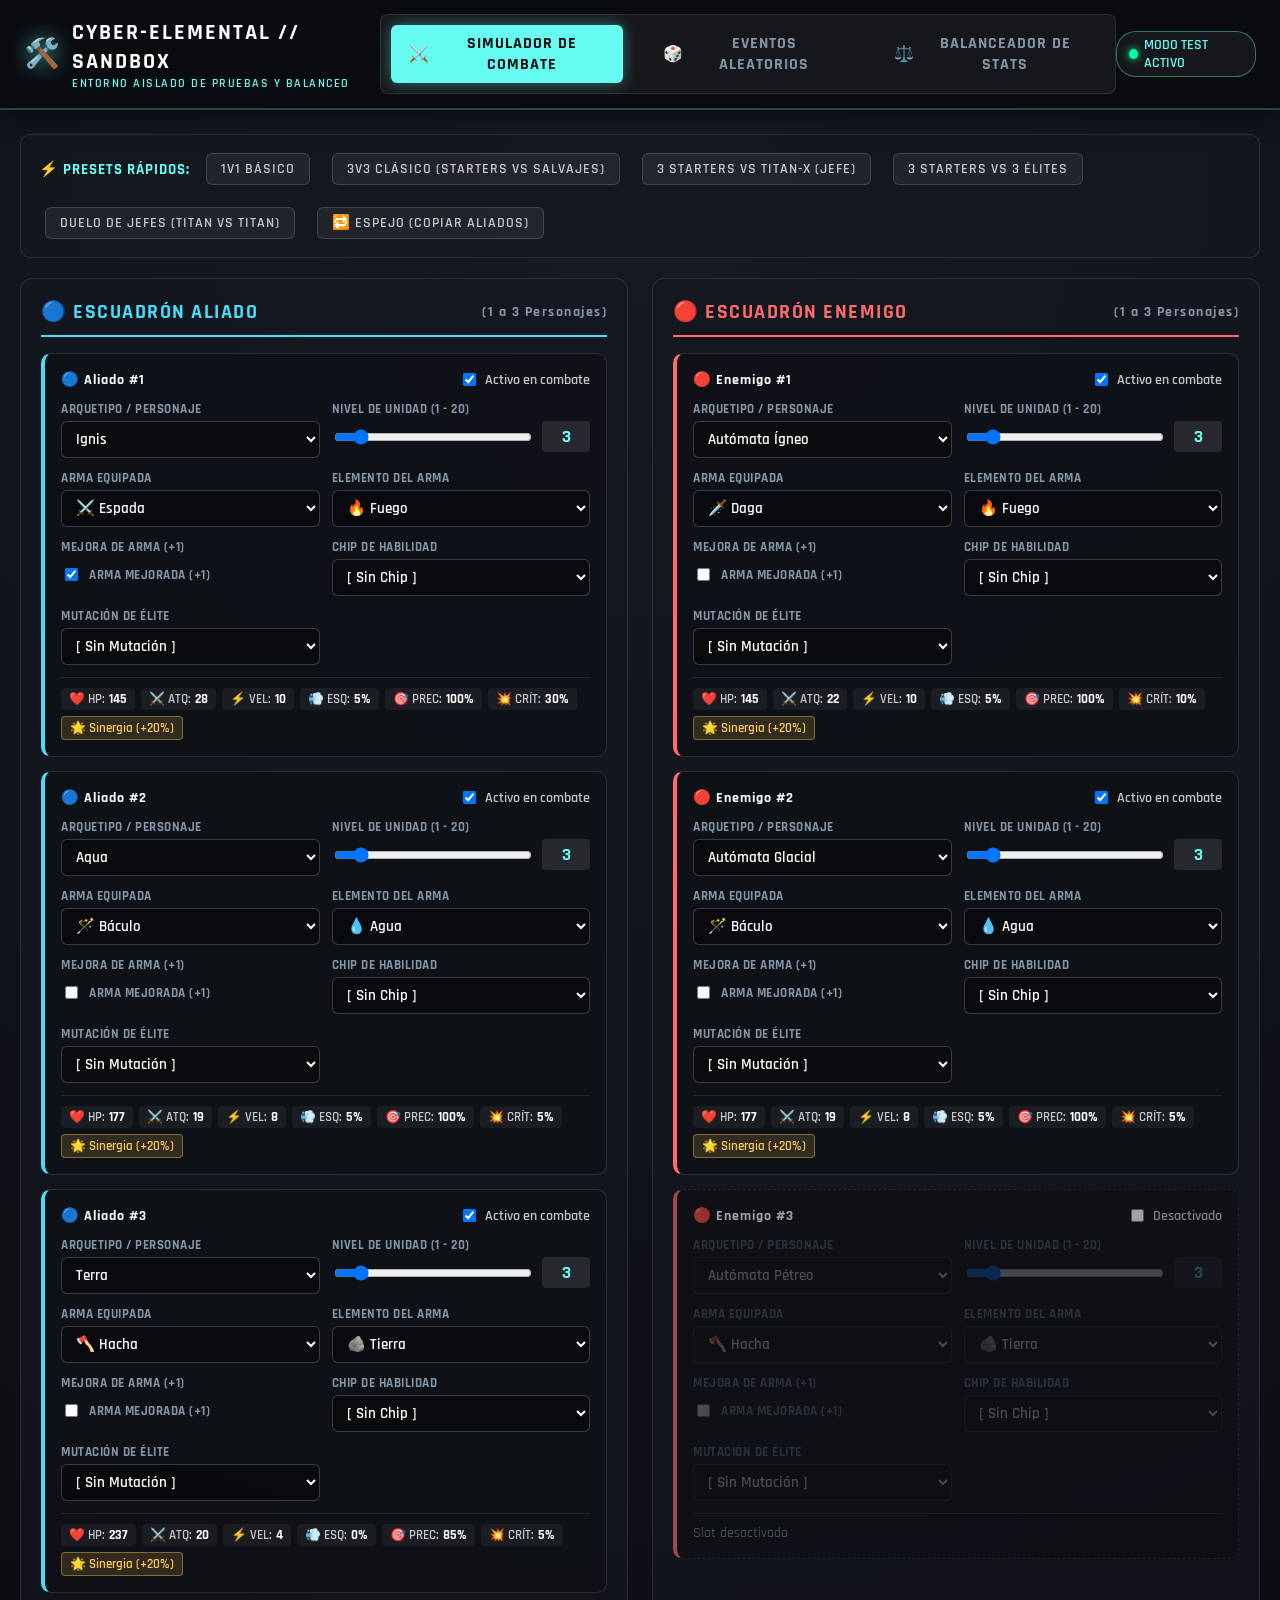
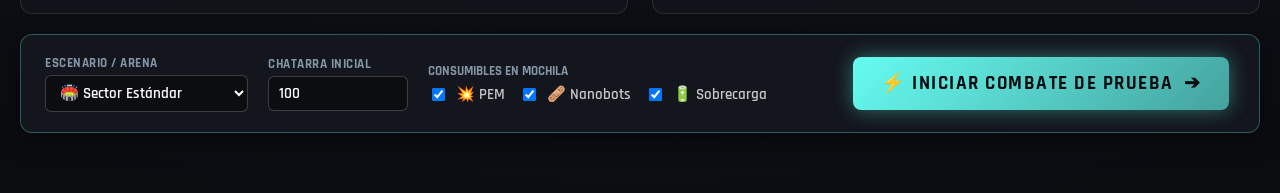
==== sandbox.html @ 803fe31c "feat: combate de escuadron, balance de elites, rocio reparador y sandbox - Nueva habilidad Rocio Rep" ====
<!DOCTYPE html>
<html lang="es">
<head>
    <meta charset="UTF-8">
    <meta name="viewport" content="width=device-width, initial-scale=1.0, maximum-scale=1.0, user-scalable=no, viewport-fit=cover">
    <title>Cyber-Elemental // Sandbox de Pruebas y Balance</title>
    <link href="https://fonts.googleapis.com/css2?family=Rajdhani:wght@400;500;600;700;800&display=swap" rel="stylesheet">
    <link rel="stylesheet" href="style.css">
    <link rel="stylesheet" href="sandbox.css">
</head>
<body class="sandbox-app-wrapper">

    <!-- Barra de Navegación Superior del Sandbox -->
    <header class="sandbox-navbar">
        <div class="sandbox-brand">
            <span class="sandbox-logo-icon">🛠️</span>
            <div class="sandbox-title-group">
                <h1>CYBER-ELEMENTAL // SANDBOX</h1>
                <div class="sandbox-tag">ENTORNO AISLADO DE PRUEBAS Y BALANCEO</div>
            </div>
        </div>

        <!-- 3 Botones / Modos Principales -->
        <div class="sandbox-nav-modes">
            <button id="tab-btn-combat" class="sandbox-tab-btn active" onclick="switchSandboxTab('combat')">
                <span>⚔️</span> SIMULADOR DE COMBATE
            </button>
            <button id="tab-btn-events" class="sandbox-tab-btn" onclick="switchSandboxTab('events')">
                <span>🎲</span> EVENTOS ALEATORIOS
            </button>
            <button id="tab-btn-balance" class="sandbox-tab-btn" onclick="switchSandboxTab('balance')">
                <span>⚖️</span> BALANCEADOR DE STATS
            </button>
        </div>

        <div class="sandbox-status-bar">
            <span class="sandbox-pill" style="color: #66fcf1; border-color: rgba(102, 252, 241, 0.4);">
                <span class="status-indicator online"></span> MODO TEST ACTIVO
            </span>
        </div>
    </header>

    <!-- Contenido Principal -->
    <main class="sandbox-main-content">
        
        <!-- ====================================================================
             1. MODO SIMULADOR DE COMBATE
             ==================================================================== -->
        <section id="view-combat" class="sandbox-view active">
            
            <!-- Editor y Configuración de Equipos -->
            <div id="combat-editor-container" style="display: flex; flex-direction: column; gap: 20px;">
                
                <!-- Barra de Presets Rápidos -->
                <div class="combat-presets-bar">
                    <span class="presets-label">⚡ PRESETS RÁPIDOS:</span>
                    <button class="btn-preset" onclick="applyCombatPreset('1V1')">1v1 Básico</button>
                    <button class="btn-preset" onclick="applyCombatPreset('3V3_STARTERS')">3v3 Clásico (Starters vs Salvajes)</button>
                    <button class="btn-preset" onclick="applyCombatPreset('VS_BOSS')">3 Starters vs TITAN-X (Jefe)</button>
                    <button class="btn-preset" onclick="applyCombatPreset('VS_3_ELITES')">3 Starters vs 3 Élites</button>
                    <button class="btn-preset" onclick="applyCombatPreset('BOSS_DUEL')">Duelo de Jefes (TITAN vs TITAN)</button>
                    <button class="btn-preset" onclick="applyCombatPreset('MIRROR')">🔁 Espejo (Copiar Aliados)</button>
                </div>

                <!-- Grid Dual: Aliados vs Enemigos -->
                <div class="teams-builder-grid">
                    
                    <!-- Columna Izquierda: Escuadrón Aliado (1 a 3) -->
                    <div class="team-builder-column">
                        <div class="column-header-allies">
                            <h2 class="team-col-title allies">
                                <span>🔵 ESCUADRÓN ALIADO</span>
                                <span style="font-size: 0.85rem; color: #8395a7;">(1 a 3 Personajes)</span>
                            </h2>
                        </div>
                        <div id="slots-allies" class="slots-container">
                            <!-- Slots generados por renderTeamBuilder('allies') -->
                        </div>
                    </div>

                    <!-- Columna Derecha: Escuadrón Enemigo (1 a 3) -->
                    <div class="team-builder-column">
                        <div class="column-header-enemies">
                            <h2 class="team-col-title enemies">
                                <span>🔴 ESCUADRÓN ENEMIGO</span>
                                <span style="font-size: 0.85rem; color: #8395a7;">(1 a 3 Personajes)</span>
                            </h2>
                        </div>
                        <div id="slots-enemies" class="slots-container">
                            <!-- Slots generados por renderTeamBuilder('enemies') -->
                        </div>
                    </div>

                </div>

                <!-- Barra de Parámetros Globales e Inicio de Combate -->
                <div class="combat-launch-bar">
                    <div class="launch-options-group">
                        <div class="form-group" style="min-width: 170px;">
                            <label>Escenario / Arena</label>
                            <select class="form-control" onchange="Sandbox.combatConfig.options.arenaBg = this.value">
                                <option value="bg-normal">🏟️ Sector Estándar</option>
                                <option value="bg-elite">💀 Sector Élite</option>
                                <option value="bg-boss">👑 Cámara del Jefe Final</option>
                            </select>
                        </div>

                        <div class="form-group" style="min-width: 140px;">
                            <label>Chatarra Inicial</label>
                            <input type="number" class="form-control" value="100" min="0" max="9999" onchange="Sandbox.combatConfig.options.startingScrap = parseInt(this.value) || 0">
                        </div>

                        <div style="display: flex; flex-direction: column; gap: 6px;">
                            <label style="font-size: 0.8rem; font-weight: 700; color: #8395a7; text-transform: uppercase;">Consumibles en Mochila</label>
                            <div style="display: flex; gap: 14px;">
                                <label class="option-checkbox-label">
                                    <input type="checkbox" checked onchange="Sandbox.combatConfig.options.hasPem = this.checked">
                                    💥 PEM
                                </label>
                                <label class="option-checkbox-label">
                                    <input type="checkbox" checked onchange="Sandbox.combatConfig.options.hasNanobots = this.checked">
                                    🩹 Nanobots
                                </label>
                                <label class="option-checkbox-label">
                                    <input type="checkbox" checked onchange="Sandbox.combatConfig.options.hasSobrecarga = this.checked">
                                    🔋 Sobrecarga
                                </label>
                            </div>
                        </div>
                    </div>

                    <button class="btn-launch-combat" onclick="launchSandboxCombat()">
                        <span>⚡ INICIAR COMBATE DE PRUEBA</span>
                        <span>➔</span>
                    </button>
                </div>

            </div>

            <!-- Contenedor del Combate Activo en Vivo (Se muestra al iniciar el combate) -->
            <div id="combat-live-container" style="display: none; flex-direction: column; width: 100%;">
                
                <!-- Barra de Control del Combate en Vivo -->
                <div class="combat-live-header-bar">
                    <div class="live-controls-left">
                        <button class="btn-sandbox-live" onclick="exitCombatToEditor()">
                            <span>⚙️</span> Modificar Equipos
                        </button>
                        <button class="btn-sandbox-live" onclick="restartSameCombat()">
                            <span>🔄</span> Reiniciar Mismo Combate
                        </button>
                        <button class="btn-sandbox-live" onclick="openCombatHistory()">
                            <span>📜</span> Registro Táctico
                        </button>
                    </div>

                    <div class="live-controls-right">
                        <span style="font-size: 0.85rem; font-weight: 700; color: #8395a7;">VELOCIDAD:</span>
                        <div class="speed-control-group">
                            <button id="btn-speed-1x" class="btn-speed active" onclick="setCombatSpeed(1)">1x</button>
                            <button id="btn-speed-2x" class="btn-speed" onclick="setCombatSpeed(2)">2x</button>
                            <button id="btn-speed-4x" class="btn-speed" onclick="setCombatSpeed(4)">4x</button>
                            <button id="btn-speed-8x" class="btn-speed" onclick="setCombatSpeed(8)">8x</button>
                        </div>
                    </div>
                </div>

                <!-- Pantalla del Combate Real del Motor -->
                <div id="screen-combat" class="screen active" style="display: flex;">
                    <div id="combat-arena-bg" class="combat-arena">
                        <div class="arena-floor-grid"></div>
                        <div id="combat-turn-queue" class="combat-turn-queue"></div>
                        <div id="combat-player-team" class="combat-player-team"></div>
                        <div id="combat-enemy-team" class="combat-enemy-team"></div>
                    </div>
                    <div id="combat-actions" class="combat-tactical-box"></div>
                </div>

            </div>

        </section>

        <!-- ====================================================================
             2. MODO PROBADOR DE EVENTOS
             ==================================================================== -->
        <section id="view-events" class="sandbox-view">
            
            <div class="events-sandbox-layout">
                
                <!-- Panel Izquierdo: Catálogo y Buscador de Eventos -->
                <div class="events-catalog-panel">
                    <div class="catalog-header">
                        <h3 class="catalog-title">📜 CATÁLOGO DE EVENTOS</h3>
                        <input type="text" class="form-control events-search-input" placeholder="🔍 Buscar por nombre o texto..." oninput="filterEventsCatalog(this.value)">
                        
                        <div style="display: flex; gap: 6px; margin-top: 4px;">
                            <button id="btn-cat-all" class="btn-hp-preset btn-cat-filter active" onclick="setEventsCategory('ALL')">Todos</button>
                            <button id="btn-cat-mystery" class="btn-hp-preset btn-cat-filter" onclick="setEventsCategory('MYSTERY')">Misterio (❓)</button>
                            <button id="btn-cat-special" class="btn-hp-preset btn-cat-filter" onclick="setEventsCategory('SPECIAL')">Especiales (⭐)</button>
                        </div>
                    </div>

                    <div id="events-catalog-list" class="events-list-scroll">
                        <!-- Generado por renderEventsCatalog() -->
                    </div>
                </div>

                <!-- Panel Derecho: Controlador de Estado de Prueba y Terminal -->
                <div class="events-interactive-panel">
                    
                    <!-- Controlador de Estado de la Partida Sandbox -->
                    <div class="sandbox-state-controller-card">
                        <div class="state-ctrl-group">
                            <span class="state-ctrl-label">⚙️ Chatarra de Prueba:</span>
                            <div class="scrap-stepper">
                                <button class="btn-stepper" onclick="adjustSandboxScrap(-20)">-20</button>
                                <button class="btn-stepper" onclick="adjustSandboxScrap(-10)">-10</button>
                                <input type="number" id="sandbox-scrap-input" class="scrap-input-val" value="50" onchange="Sandbox.eventsState.sandboxScrap = parseInt(this.value) || 0; syncSandboxGameStateTeam(); renderEventStage();">
                                <button class="btn-stepper" onclick="adjustSandboxScrap(10)">+10</button>
                                <button class="btn-stepper" onclick="adjustSandboxScrap(20)">+20</button>
                            </div>
                        </div>

                        <div class="state-ctrl-group">
                            <span class="state-ctrl-label">❤️ HP del Equipo:</span>
                            <div class="hp-quick-presets">
                                <button class="btn-hp-preset" onclick="setSandboxHpPct(100)">100% Full</button>
                                <button class="btn-hp-preset" onclick="setSandboxHpPct(50)">50% Medio</button>
                                <button class="btn-hp-preset" onclick="setSandboxHpPct(20)">20% Crítico</button>
                                <button class="btn-hp-preset" onclick="setSandboxHpPct(1)">1 HP</button>
                            </div>
                        </div>
                    </div>

                    <!-- Escenario y Terminal Interactiva del Evento -->
                    <div class="event-stage-container">
                        <div id="event-sandbox-stage">
                            <!-- Generado por renderEventStage() -->
                        </div>
                    </div>

                </div>

            </div>

        </section>

        <!-- ====================================================================
             3. MODO BALANCEADOR DE STATS
             ==================================================================== -->
        <section id="view-balance" class="sandbox-view">
            <!-- Barra Superior de Acciones de Balance -->
            <div class="balance-toolbar">
                <div class="balance-toolbar-actions">
                    <button class="btn-balance-cta btn-save-disk" onclick="handleSaveToDisk()" title="Modificar y sobrescribir directamente el archivo js/constants.js en tu disco duro">
                        <span>💾</span> Guardar en js/constants.js
                    </button>
                    <button class="btn-balance-cta btn-save-mem" onclick="handleSaveToMemory()" title="Guardar en localStorage del navegador y aplicar en memoria">
                        <span>⚡</span> Guardar en Navegador
                    </button>
                    <button class="btn-balance-cta btn-code" onclick="BalanceManager.downloadConstantsFile()" title="Descargar constants.js modificado">
                        <span>📥</span> Descargar Archivo
                    </button>
                    <button class="btn-balance-cta btn-reset" onclick="handleResetDefaults()" title="Restablecer valores oficiales originales">
                        <span>🔄</span> Restablecer Originales
                    </button>
                </div>

                <div class="balance-toolbar-actions">
                    <button class="btn-balance-cta btn-code" onclick="openCodeModal()" title="Ver código JavaScript generado">
                        <span>📋</span> Ver Código JS
                    </button>
                    <button class="btn-balance-cta btn-code" onclick="openExportModal()" title="Exportar configuración JSON">
                        <span>📤</span> Exportar JSON
                    </button>
                    <button class="btn-balance-cta btn-code" onclick="openImportModal()" title="Importar configuración JSON">
                        <span>📥</span> Importar JSON
                    </button>
                    <button class="btn-balance-cta btn-save-mem" style="background: rgba(254, 202, 87, 0.15); border-color: #feca57; color: #feca57;" onclick="testBalanceInCombat()" title="Ir al simulador de combate">
                        <span>⚔️</span> Probar en Combate
                    </button>
                </div>
            </div>

            <!-- Contenido dinámico del editor de balance -->
            <div id="balance-editor-content">
                <!-- Generado por renderBalanceEditor() -->
            </div>
        </section>

    </main>

    <!-- Modal de Resultado de Combate Sandbox -->
    <div id="sandbox-result-modal" class="sandbox-modal-overlay" style="display: none;">
        <div class="sandbox-result-box">
            <div id="sandbox-result-badge" class="result-badge">TELEMETRÍA DE COMBATE</div>
            <h2 id="sandbox-result-title" class="result-title victory">¡VICTORIA TÁCTICA!</h2>
            
            <div class="result-stats-grid">
                <div class="result-stat-item">
                    <span class="result-stat-label">Rondas Jugadas</span>
                    <span id="sandbox-stat-rounds" class="result-stat-val">3</span>
                </div>
                <div class="result-stat-item">
                    <span class="result-stat-label">Aliados Supervivientes</span>
                    <span id="sandbox-stat-allies-alive" class="result-stat-val">3 / 3</span>
                </div>
                <div class="result-stat-item">
                    <span class="result-stat-label">Enemigos Supervivientes</span>
                    <span id="sandbox-stat-enemies-alive" class="result-stat-val">0 / 3</span>
                </div>
                <div class="result-stat-item">
                    <span class="result-stat-label">Modo</span>
                    <span class="result-stat-val" style="color: #66fcf1;">SANDBOX TEST</span>
                </div>
            </div>

            <div class="result-actions-row">
                <button class="btn-sandbox-live" style="background: var(--accent-color); color: #0b0c10; font-size: 1rem; padding: 10px 20px;" onclick="restartSameCombat()">
                    🔄 Repetir Mismo Combate
                </button>
                <button class="btn-sandbox-live" style="font-size: 1rem; padding: 10px 20px;" onclick="exitCombatToEditor()">
                    ⚙️ Volver al Editor
                </button>
                <button class="btn-sandbox-live" style="font-size: 1rem; padding: 10px 20px;" onclick="openCombatHistory()">
                    📜 Ver Registro
                </button>
            </div>
        </div>
    </div>

    <!-- Modal de Historial Táctico de Combate (Reutilizado del motor) -->
    <div id="combat-history-modal" class="modal" style="display:none;">
        <div class="modal-content account-modal-box">
            <button class="close-btn" onclick="closeCombatHistory()" title="Cerrar ventana">&times;</button>
            <div class="account-modal-header">
                <div class="account-header-badge">📜 REGISTRO TÁCTICO // TELEMETRÍA DE COMBATE</div>
                <h2 class="account-modal-title">HISTORIAL DE BATALLA</h2>
            </div>
            <div id="history-log-list" class="combat-history-log-container"></div>
        </div>
    </div>

    <!-- Modal de Código / JSON Export -->
    <div id="code-modal" class="sandbox-modal-overlay" style="display: none;">
        <div class="sandbox-result-box" style="max-width: 750px; text-align: left;">
            <div style="display: flex; justify-content: space-between; align-items: center; margin-bottom: 12px;">
                <h3 id="code-modal-title" style="margin: 0; color: #66fcf1; font-size: 1.3rem;">📋 CÓDIGO GENERADO DE CONSTANTS.JS</h3>
                <button class="close-btn" style="background: none; border: none; color: #fff; font-size: 1.5rem; cursor: pointer;" onclick="closeCodeModal()">&times;</button>
            </div>
            <textarea id="code-modal-content" class="code-modal-textarea" readonly></textarea>
            <div style="display: flex; justify-content: flex-end; gap: 10px; margin-top: 14px;">
                <button class="btn-balance-cta btn-save-disk" onclick="copyCodeToClipboard()">📋 Copiar al Portapapeles</button>
                <button class="btn-balance-cta btn-code" onclick="closeCodeModal()">Cerrar</button>
            </div>
        </div>
    </div>

    <!-- Scripts del Motor del Juego -->
    <script src="js/constants.js"></script>
    <script src="js/balanceManager.js"></script>
    <script src="js/database.js"></script>
    <script src="js/eventsDatabase.js"></script>
    <script src="js/Robot.js"></script>
    <script src="js/teamManager.js"></script>
    <script src="js/inventory.js"></script>
    <script src="js/skillsData.js"></script>
    <script src="js/skillsManager.js"></script>
    <script src="js/combatSystem.js"></script>
    <script src="js/eventHandler.js"></script>
    <script src="js/postBattle.js"></script>

    <!-- Script del Sandbox -->
    <script src="js/sandbox.js"></script>
</body>
</html>
---- style.css ----
:root {
    --bg-color: #0b0c10;
    --container-bg: #15181e;
    --text-color: #c5c6c7;
    --accent-color: #66fcf1;
    --secondary-accent: #45a29e;
    --fire: #ff6b6b;
    --water: #48dbfb;
    --earth: #feca57;
    --air: #c8d6e5;
    --neutral: #8395a7;
    --card-bg: rgba(255, 255, 255, 0.03);
}

/* ==========================================================================
   Colores y Filtros Elementales (FUEGO, AGUA, TIERRA, AIRE, NEUTRO)
   ========================================================================== */

.elem-FUEGO, .elem-badge-FUEGO, .member-elem-FUEGO .member-elem-badge {
    color: var(--fire);
}
.member-emoji.elem-FUEGO,
.combat-avatar-emoji.elem-FUEGO,
.avatar-emoji.elem-FUEGO,
.emoji-graphic.elem-FUEGO,
.hud-weapon-icon.elem-FUEGO,
span.elem-FUEGO,
.defeated-avatar span.elem-FUEGO {
    filter: sepia(1) hue-rotate(-55deg) saturate(7) brightness(1.1) drop-shadow(0 0 14px rgba(255, 107, 107, 0.7));
}

.elem-AGUA, .elem-badge-AGUA, .member-elem-AGUA .member-elem-badge {
    color: var(--water);
}
.member-emoji.elem-AGUA,
.combat-avatar-emoji.elem-AGUA,
.avatar-emoji.elem-AGUA,
.emoji-graphic.elem-AGUA,
.hud-weapon-icon.elem-AGUA,
span.elem-AGUA,
.defeated-avatar span.elem-AGUA {
    filter: sepia(1) hue-rotate(160deg) saturate(7) brightness(1.2) drop-shadow(0 0 14px rgba(72, 219, 251, 0.7));
}

.elem-TIERRA, .elem-badge-TIERRA, .member-elem-TIERRA .member-elem-badge {
    color: var(--earth);
}
.member-emoji.elem-TIERRA,
.combat-avatar-emoji.elem-TIERRA,
.avatar-emoji.elem-TIERRA,
.emoji-graphic.elem-TIERRA,
.hud-weapon-icon.elem-TIERRA,
span.elem-TIERRA,
.defeated-avatar span.elem-TIERRA {
    filter: sepia(1) hue-rotate(15deg) saturate(6) brightness(1.15) drop-shadow(0 0 14px rgba(254, 202, 87, 0.7));
}

.elem-AIRE, .elem-badge-AIRE, .member-elem-AIRE .member-elem-badge {
    color: var(--air);
}
.member-emoji.elem-AIRE,
.combat-avatar-emoji.elem-AIRE,
.avatar-emoji.elem-AIRE,
.emoji-graphic.elem-AIRE,
.hud-weapon-icon.elem-AIRE,
span.elem-AIRE,
.defeated-avatar span.elem-AIRE {
    filter: sepia(1) hue-rotate(105deg) saturate(3) brightness(1.35) drop-shadow(0 0 14px rgba(200, 214, 229, 0.7));
}

.elem-NEUTRO, .elem-badge-NEUTRO, .member-elem-NEUTRO .member-elem-badge {
    color: var(--neutral);
}
.member-emoji.elem-NEUTRO,
.combat-avatar-emoji.elem-NEUTRO,
.avatar-emoji.elem-NEUTRO,
.emoji-graphic.elem-NEUTRO,
.hud-weapon-icon.elem-NEUTRO,
span.elem-NEUTRO,
.defeated-avatar span.elem-NEUTRO {
    filter: grayscale(1) brightness(1.1);
}

/* Evitar que los contenedores de texto hereden el filtro sepia si solo tienen clase elem- */
.team-weapon-pill.elem-FUEGO, .team-weapon-pill.elem-AGUA, .team-weapon-pill.elem-TIERRA, .team-weapon-pill.elem-AIRE,
.weapon-info.elem-FUEGO, .weapon-info.elem-AGUA, .weapon-info.elem-TIERRA, .weapon-info.elem-AIRE,
.member-elem-badge, .element-badge, .hud-element-badge, .hud-weapon-icon::after {
    filter: none !important;
}

html, body {
    margin: 0;
    padding: 0;
    width: 100%;
    height: 100%;
    overflow-x: hidden;
    -webkit-font-smoothing: antialiased;
    -moz-osx-font-smoothing: grayscale;
    -webkit-tap-highlight-color: transparent;
    touch-action: manipulation;
}

body {
    font-family: 'Rajdhani', sans-serif;
    font-size: 18px;
    background-color: var(--bg-color);
    color: var(--text-color);
    display: flex;
    justify-content: center;
    align-items: center;
    min-height: 100vh;
    min-height: 100dvh;
    box-sizing: border-box;
}

#game-container {
    width: 95vw;
    max-width: 1200px;
    height: 90vh;
    max-height: 850px;
    border: 1px solid var(--secondary-accent);
    border-radius: 12px;
    position: relative;
    overflow: hidden;
    background-color: var(--container-bg);
    box-shadow: 0 10px 30px rgba(0, 0, 0, 0.8), 0 0 20px rgba(69, 162, 158, 0.15);
    display: flex;
    flex-direction: column;
    box-sizing: border-box;
}

button {
    background-color: rgba(102, 252, 241, 0.05);
    color: var(--accent-color);
    border: 1px solid var(--secondary-accent);
    border-radius: 6px;
    padding: 10px 24px;
    margin: 6px;
    cursor: pointer;
    font-family: 'Rajdhani', sans-serif;
    font-size: 17px;
    font-weight: 600;
    text-transform: uppercase;
    letter-spacing: 1px;
    transition: all 0.2s ease-in-out;
    touch-action: manipulation;
    user-select: none;
    -webkit-user-select: none;
}

button:hover:not(:disabled) {
    background-color: var(--accent-color);
    color: #0b0c10;
    box-shadow: 0 0 12px rgba(102, 252, 241, 0.4);
    transform: translateY(-2px);
}

button:disabled {
    border-color: #444;
    color: #555;
    background-color: transparent;
    cursor: not-allowed;
}

.screen {
    display: none;
    padding: 65px 25px 25px 25px;
    height: 100%;
    width: 100%;
    box-sizing: border-box;
    text-align: center;
    overflow-y: auto;
    -webkit-overflow-scrolling: touch;
}

/* Pantalla de Inicio Cyberpunk */
#screen-start {
    padding: 20px 25px;
    display: none;
    flex-direction: column;
    justify-content: space-between;
    align-items: center;
    background: radial-gradient(circle at 50% 10%, rgba(102, 252, 241, 0.07) 0%, transparent 60%),
                radial-gradient(circle at 80% 80%, rgba(176, 38, 255, 0.05) 0%, transparent 50%),
                var(--container-bg);
}

#screen-start.active {
    display: flex;
}

.screen.active {
    display: flex;
    flex-direction: column;
}

.start-header {
    text-align: center;
    margin-bottom: 5px;
}

.sub-header-badge {
    display: inline-block;
    font-size: 11px;
    font-weight: 700;
    letter-spacing: 3px;
    color: var(--secondary-accent);
    background: rgba(69, 162, 158, 0.12);
    border: 1px solid rgba(102, 252, 241, 0.25);
    padding: 3px 14px;
    border-radius: 20px;
    margin-bottom: 4px;
    text-transform: uppercase;
    box-shadow: 0 0 10px rgba(102, 252, 241, 0.1);
}

.game-title {
    font-size: 40px;
    font-weight: 800;
    text-transform: uppercase;
    letter-spacing: 5px;
    margin: 0;
    background: linear-gradient(90deg, #66fcf1, #a29bfe, #fd79a8, #66fcf1);
    background-size: 300% 100%;
    -webkit-background-clip: text;
    -webkit-text-fill-color: transparent;
    animation: gradientShift 8s ease infinite;
    text-shadow: 0 0 25px rgba(102, 252, 241, 0.3);
}

@keyframes gradientShift {
    0% { background-position: 0% 50%; }
    50% { background-position: 100% 50%; }
    100% { background-position: 0% 50%; }
}

.start-instruction {
    font-size: 14px;
    color: #8395a7;
    margin: 2px 0 0 0;
    letter-spacing: 0.5px;
}

/* Selector Cards Container */
.selector-container {
    display: flex;
    justify-content: center;
    gap: 25px;
    width: 100%;
    max-width: 960px;
    margin: 8px 0;
}

.selector-box {
    flex: 1;
    max-width: 440px;
    background: rgba(13, 17, 23, 0.75);
    backdrop-filter: blur(12px);
    border: 1px solid rgba(102, 252, 241, 0.2);
    border-radius: 14px;
    padding: 14px 18px;
    box-shadow: 0 10px 25px rgba(0, 0, 0, 0.6), inset 0 0 15px rgba(102, 252, 241, 0.03);
    display: flex;
    flex-direction: column;
    position: relative;
    transition: border-color 0.3s, box-shadow 0.3s;
}

.selector-box:hover {
    border-color: rgba(102, 252, 241, 0.45);
    box-shadow: 0 12px 30px rgba(0, 0, 0, 0.7), 0 0 20px rgba(102, 252, 241, 0.15);
}

.box-header {
    display: flex;
    justify-content: space-between;
    align-items: center;
    border-bottom: 1px solid rgba(255, 255, 255, 0.08);
    padding-bottom: 8px;
    margin-bottom: 10px;
}

.box-title {
    font-size: 14px;
    font-weight: 700;
    letter-spacing: 2px;
    color: var(--accent-color);
    text-transform: uppercase;
}

.page-pill {
    font-size: 11px;
    font-weight: 700;
    padding: 2px 8px;
    background: rgba(255, 255, 255, 0.06);
    border: 1px solid rgba(255, 255, 255, 0.15);
    border-radius: 10px;
    color: #c5c6c7;
}

/* Carousel Layout */
.carousel {
    display: flex;
    align-items: center;
    justify-content: space-between;
    gap: 8px;
    flex: 1;
}

.carousel-nav-btn {
    background: rgba(102, 252, 241, 0.06);
    border: 1px solid rgba(102, 252, 241, 0.3);
    color: var(--accent-color);
    width: 34px;
    height: 34px;
    border-radius: 50%;
    display: flex;
    align-items: center;
    justify-content: center;
    cursor: pointer;
    font-size: 13px;
    padding: 0;
    margin: 0;
    transition: all 0.2s ease;
    flex-shrink: 0;
}

.carousel-nav-btn:hover {
    background: var(--accent-color);
    color: #0b0c10;
    transform: scale(1.15);
    box-shadow: 0 0 15px var(--accent-color);
}

.preview-area {
    flex-grow: 1;
    display: flex;
    flex-direction: column;
    align-items: center;
    text-align: center;
    min-height: 250px;
}

/* Hero Avatar & Platform */
.preview-hero {
    display: flex;
    flex-direction: column;
    align-items: center;
    margin-bottom: 8px;
}

.holo-platform {
    width: 76px;
    height: 76px;
    border-radius: 50%;
    display: flex;
    align-items: center;
    justify-content: center;
    position: relative;
    margin-bottom: 6px;
    background: radial-gradient(circle, rgba(255,255,255,0.06) 0%, transparent 70%);
    box-shadow: 0 6px 16px rgba(0,0,0,0.5);
    border: 1px dashed rgba(255, 255, 255, 0.15);
    transition: all 0.3s ease;
}

.platform-FUEGO { border-color: rgba(255, 107, 107, 0.5); box-shadow: 0 0 18px rgba(255, 107, 107, 0.25); }
.platform-AGUA { border-color: rgba(72, 219, 251, 0.5); box-shadow: 0 0 18px rgba(72, 219, 251, 0.25); }
.platform-TIERRA { border-color: rgba(254, 202, 87, 0.5); box-shadow: 0 0 18px rgba(254, 202, 87, 0.25); }
.platform-AIRE { border-color: rgba(200, 214, 229, 0.5); box-shadow: 0 0 18px rgba(200, 214, 229, 0.25); }

.avatar-emoji {
    font-size: 48px;
    margin: 0;
    line-height: 1;
    filter: drop-shadow(0 0 10px rgba(255,255,255,0.3));
    animation: heroFloat 3s ease-in-out infinite;
}

@keyframes heroFloat {
    0%, 100% { transform: translateY(0); }
    50% { transform: translateY(-5px); }
}

.hero-name-row {
    display: flex;
    align-items: center;
    gap: 8px;
}

.hero-name {
    font-size: 22px;
    font-weight: 700;
    margin: 0;
    letter-spacing: 1px;
    color: #fff;
}

.element-badge {
    font-size: 11px;
    font-weight: 700;
    padding: 2px 8px;
    border-radius: 5px;
    text-transform: uppercase;
    letter-spacing: 1px;
}

.elem-badge-FUEGO { background: rgba(255, 107, 107, 0.15); color: var(--fire); border: 1px solid var(--fire); }
.elem-badge-AGUA { background: rgba(72, 219, 251, 0.15); color: var(--water); border: 1px solid var(--water); }
.elem-badge-TIERRA { background: rgba(254, 202, 87, 0.15); color: var(--earth); border: 1px solid var(--earth); }
.elem-badge-AIRE { background: rgba(200, 214, 229, 0.15); color: var(--air); border: 1px solid var(--air); }

/* Stats Grid */
.stats-grid {
    display: grid;
    grid-template-columns: 1fr 1fr;
    gap: 5px;
    width: 100%;
    margin-bottom: 6px;
}

.stat-pill {
    background: rgba(0, 0, 0, 0.4);
    border: 1px solid rgba(255, 255, 255, 0.07);
    border-radius: 6px;
    padding: 4px 8px;
    display: flex;
    align-items: center;
    justify-content: space-between;
    font-size: 12px;
}

.stat-pill.full-width {
    grid-column: span 2;
}

.stat-icon {
    font-size: 12px;
    margin-right: 4px;
}

.stat-label {
    color: #8395a7;
    font-weight: 600;
}

.stat-val {
    color: #fff;
    font-weight: 700;
}

/* Special Skill & Passive Cards */
.special-skill-box, .weapon-passive-card {
    background: rgba(0, 0, 0, 0.45);
    border: 1px solid rgba(255, 255, 255, 0.08);
    border-radius: 8px;
    padding: 6px 10px;
    width: 100%;
    box-sizing: border-box;
    text-align: left;
    margin-top: 3px;
}

.skill-header, .passive-header {
    display: flex;
    justify-content: space-between;
    font-size: 10px;
    font-weight: 700;
    margin-bottom: 3px;
    color: var(--secondary-accent);
}

.skill-tag, .passive-tag {
    letter-spacing: 1px;
    text-transform: uppercase;
}

.skill-cd, .passive-type {
    color: #feca57;
}

.skill-body, .passive-body {
    font-size: 12px;
    line-height: 1.25;
    color: #c5c6c7;
}

/* Synergy Box */
.synergy-box {
    background: rgba(102, 252, 241, 0.08);
    border: 1px solid rgba(102, 252, 241, 0.3);
    border-radius: 8px;
    padding: 6px 10px;
    width: 100%;
    box-sizing: border-box;
    text-align: left;
    margin-top: 6px;
}

.synergy-header {
    font-size: 10px;
    font-weight: 700;
    letter-spacing: 1px;
    color: var(--accent-color);
    margin-bottom: 2px;
    display: flex;
    align-items: center;
    gap: 4px;
}

.synergy-body {
    font-size: 11px;
    color: #e0fbf9;
    line-height: 1.25;
}

.start-footer {
    width: 100%;
    max-width: 620px;
    display: flex;
    justify-content: center;
    gap: 10px;
    margin-top: 6px;
}

.btn-account-cta, .btn-leaderboard-cta {
    padding: 12px 16px;
    font-size: 14px;
    font-weight: 700;
    letter-spacing: 1.5px;
    border-radius: 10px;
    cursor: pointer;
    display: flex;
    align-items: center;
    justify-content: center;
    gap: 6px;
    transition: all 0.2s ease-in-out;
    white-space: nowrap;
}

.btn-account-cta {
    background: rgba(102, 252, 241, 0.08);
    border: 1px solid rgba(102, 252, 241, 0.4);
    color: var(--accent-color);
}

.btn-account-cta:hover {
    background: rgba(102, 252, 241, 0.2);
    border-color: var(--accent-color);
    box-shadow: 0 0 15px rgba(102, 252, 241, 0.3);
    transform: translateY(-2px);
}

.btn-leaderboard-cta {
    background: rgba(254, 202, 87, 0.1);
    border: 1px solid rgba(254, 202, 87, 0.45);
    color: #feca57;
}

.btn-leaderboard-cta:hover {
    background: rgba(254, 202, 87, 0.25);
    border-color: #ffd700;
    box-shadow: 0 0 15px rgba(254, 202, 87, 0.4);
    transform: translateY(-2px);
}

.btn-start-game {
    width: 100%;
    padding: 12px 28px;
    font-size: 18px;
    font-weight: 700;
    letter-spacing: 2px;
    background: linear-gradient(135deg, rgba(102, 252, 241, 0.15) 0%, rgba(69, 162, 158, 0.25) 100%);
    border: 2px solid var(--accent-color);
    border-radius: 10px;
    color: #fff;
    cursor: pointer;
    box-shadow: 0 0 20px rgba(102, 252, 241, 0.25), inset 0 0 15px rgba(102, 252, 241, 0.1);
    display: flex;
    align-items: center;
    justify-content: center;
    gap: 10px;
    transition: all 0.2s ease-in-out;
}

.btn-start-game:hover {
    background: var(--accent-color);
    color: #0b0c10;
    box-shadow: 0 0 30px rgba(102, 252, 241, 0.7);
    transform: translateY(-2px) scale(1.02);
}

.btn-start-game .btn-arrow {
    transition: transform 0.2s ease;
}

.btn-start-game:hover .btn-arrow {
    transform: translateX(5px);
}

/* Colores Elementales y Filtros para Emojis */
.elem-FUEGO { 
    color: var(--fire); 
    filter: sepia(1) hue-rotate(-50deg) saturate(5) brightness(0.9);
}
.elem-AGUA { 
    color: var(--water); 
    filter: sepia(1) hue-rotate(190deg) saturate(5) brightness(1.1);
}
.elem-TIERRA { 
    color: var(--earth); 
    filter: sepia(1) hue-rotate(20deg) saturate(4) brightness(0.8);
}
.elem-AIRE { 
    color: var(--air); 
    filter: sepia(1) hue-rotate(150deg) saturate(3) brightness(1.5);
}
.elem-NEUTRO {
    color: var(--neutral);
    filter: grayscale(1);
}

/* ==========================================================================
   Pantalla del Mapa y Torre Sectorial
   ========================================================================== */

#screen-map {
    display: none;
    padding: 65px 20px 20px 20px;
    height: 100%;
    box-sizing: border-box;
    overflow: hidden;
}

#screen-map.active {
    display: flex;
    flex-direction: column;
}

/* Panel Superior del Mapa */
.map-header-panel {
    background: rgba(13, 17, 23, 0.88);
    backdrop-filter: blur(12px);
    border: 1px solid rgba(102, 252, 241, 0.3);
    border-radius: 14px;
    padding: 10px 16px;
    margin-bottom: 10px;
    box-shadow: 0 8px 25px rgba(0, 0, 0, 0.6);
    flex-shrink: 0;
}

.map-header-badge {
    font-size: 10.5px;
    font-weight: 700;
    letter-spacing: 2px;
    color: #66fcf1;
    background: rgba(102, 252, 241, 0.12);
    border: 1px solid rgba(102, 252, 241, 0.35);
    border-radius: 20px;
    padding: 2px 10px;
    text-transform: uppercase;
    display: inline-block;
    margin-bottom: 4px;
}

.map-title-row {
    display: flex;
    justify-content: space-between;
    align-items: center;
    margin-bottom: 8px;
    flex-wrap: wrap;
    gap: 8px;
}

.map-main-title {
    font-size: 22px;
    font-weight: 900;
    letter-spacing: 2px;
    color: #fff;
    margin: 0;
    background: linear-gradient(90deg, #ffffff 0%, var(--accent-color) 100%);
    -webkit-background-clip: text;
    -webkit-text-fill-color: transparent;
    filter: drop-shadow(0 0 10px rgba(102, 252, 241, 0.4));
}

.map-floor-pill {
    display: flex;
    align-items: center;
    gap: 6px;
    background: rgba(0, 0, 0, 0.5);
    border: 1px solid rgba(102, 252, 241, 0.4);
    border-radius: 20px;
    padding: 3px 12px;
    font-size: 11.5px;
    font-weight: 700;
}

.map-floor-pill .pill-label { color: #8395a7; letter-spacing: 0.5px; }
.map-floor-pill .pill-val { color: #66fcf1; font-size: 16px; font-family: 'Rajdhani', monospace; font-weight: 900; }
.map-floor-pill .pill-max { color: #8395a7; }

/* Leyenda de Nodos */
.map-legend-bar {
    display: flex;
    gap: 12px;
    justify-content: center;
    flex-wrap: wrap;
    background: rgba(0, 0, 0, 0.35);
    border: 1px solid rgba(255, 255, 255, 0.06);
    border-radius: 8px;
    padding: 4px 10px;
    font-size: 11px;
    font-weight: 700;
    color: #c5c6c7;
}

.legend-item {
    display: flex;
    align-items: center;
    gap: 4px;
}

.legend-icon {
    font-size: 13px;
}

/* Contenedor de la Torre */
#map-container {
    display: flex;
    flex-direction: column;
    align-items: center;
    gap: 12px;
    flex: 1;
    overflow-y: auto;
    padding: 12px 10px 40px 10px;
    position: relative;
    width: 100%;
    box-sizing: border-box;
}

#map-svg-lines {
    position: absolute;
    top: 0;
    left: 0;
    width: 100%;
    height: 1500px;
    z-index: 0;
    pointer-events: none;
}

.map-line-active {
    animation: dashStroke 1s linear infinite;
    filter: drop-shadow(0 0 6px #66fcf1);
}

@keyframes dashStroke {
    to { stroke-dashoffset: -20; }
}

/* Filas de Pisos */
.map-floor-row {
    display: flex;
    align-items: center;
    gap: 20px;
    padding: 10px 18px;
    border-radius: 12px;
    width: 88%;
    max-width: 820px;
    justify-content: space-between;
    z-index: 1;
    box-sizing: border-box;
    transition: all 0.25s ease;
    position: relative;
}

.floor-passed {
    background: rgba(13, 17, 23, 0.55);
    border: 1px solid rgba(255, 255, 255, 0.05);
    opacity: 0.75;
}

.floor-current {
    background: rgba(102, 252, 241, 0.08);
    border: 1px solid rgba(102, 252, 241, 0.6);
    box-shadow: 0 0 25px rgba(102, 252, 241, 0.25), inset 0 0 15px rgba(102, 252, 241, 0.08);
    transform: scale(1.02);
}

.floor-future {
    background: rgba(13, 17, 23, 0.4);
    border: 1px solid rgba(255, 255, 255, 0.04);
}

.floor-boss-chamber {
    background: linear-gradient(90deg, rgba(255, 71, 87, 0.18) 0%, rgba(13, 17, 23, 0.9) 50%, rgba(255, 71, 87, 0.18) 100%);
    border: 1px solid rgba(255, 71, 87, 0.6);
    box-shadow: 0 0 30px rgba(255, 71, 87, 0.3);
}

/* Etiquetas del Piso */
.floor-label-box {
    display: flex;
    flex-direction: column;
    align-items: flex-start;
    min-width: 95px;
    user-select: none;
}

.floor-badge-boss {
    font-size: 13px;
    font-weight: 900;
    color: #ff4757;
    text-shadow: 0 0 10px rgba(255, 71, 87, 0.7);
    letter-spacing: 1px;
}

.floor-badge-current {
    font-size: 13px;
    font-weight: 900;
    color: #66fcf1;
    text-shadow: 0 0 10px rgba(102, 252, 241, 0.7);
    letter-spacing: 1px;
}

.floor-badge-passed {
    font-size: 12px;
    font-weight: 700;
    color: #8395a7;
}

.floor-badge-future {
    font-size: 12px;
    font-weight: 700;
    color: #576574;
}

.floor-sub-label {
    font-size: 9.5px;
    font-weight: 800;
    letter-spacing: 1px;
    text-transform: uppercase;
    margin-top: 1px;
}

.active-sub { color: #66fcf1; }
.passed-sub { color: #2ed573; }
.boss-sub { color: #ff6b81; }
.future-sub { color: #576574; }

/* Contenedor de Nodos */
.nodes-container {
    display: flex;
    gap: 36px;
    justify-content: center;
    flex-grow: 1;
    align-items: center;
}

/* Nodos del Mapa */
.map-node {
    background: rgba(18, 24, 32, 0.95);
    backdrop-filter: blur(8px);
    border: 1px solid rgba(255, 255, 255, 0.12);
    border-radius: 12px;
    padding: 8px 12px;
    min-width: 68px;
    display: flex;
    flex-direction: column;
    align-items: center;
    justify-content: center;
    gap: 3px;
    z-index: 2;
    position: relative;
    box-shadow: 0 6px 16px rgba(0, 0, 0, 0.6);
    transition: all 0.25s cubic-bezier(0.25, 1, 0.5, 1);
    user-select: none;
}

.node-icon-wrapper {
    position: relative;
    display: flex;
    align-items: center;
    justify-content: center;
}

.node-emoji {
    font-size: 24px;
    line-height: 1;
    transition: transform 0.2s ease;
}

.node-name {
    font-size: 10.5px;
    font-weight: 800;
    letter-spacing: 0.5px;
    white-space: nowrap;
    color: #c5c6c7;
}

.node-visited-check {
    position: absolute;
    top: -6px;
    right: -8px;
    background: #2ed573;
    color: #0b0c10;
    font-size: 9px;
    font-weight: 900;
    width: 14px;
    height: 14px;
    border-radius: 50%;
    display: flex;
    align-items: center;
    justify-content: center;
    box-shadow: 0 0 8px rgba(46, 213, 115, 0.8);
}

/* Estados de los Nodos */
.node-selectable {
    cursor: pointer;
    border-color: var(--accent-color);
    background: rgba(102, 252, 241, 0.14);
    box-shadow: 0 0 20px rgba(102, 252, 241, 0.4), 0 8px 25px rgba(0, 0, 0, 0.7);
    animation: nodePulse 1.5s ease-in-out infinite alternate;
}

.node-selectable:hover {
    transform: translateY(-4px) scale(1.12);
    background: var(--accent-color);
    border-color: #ffffff;
    box-shadow: 0 0 30px rgba(102, 252, 241, 0.85);
}

.node-selectable:hover .node-name {
    color: #0b0c10;
    font-weight: 900;
}

.node-pulse-ring {
    position: absolute;
    top: -4px;
    left: -4px;
    right: -4px;
    bottom: -4px;
    border: 2px solid var(--accent-color);
    border-radius: 16px;
    animation: ringExpand 1.5s cubic-bezier(0.25, 1, 0.5, 1) infinite;
    pointer-events: none;
}

.node-visited {
    opacity: 0.9;
    border-color: #feca57;
    background: rgba(254, 202, 87, 0.08);
    box-shadow: 0 0 12px rgba(254, 202, 87, 0.25);
}

.node-disabled {
    opacity: 0.35;
    cursor: not-allowed;
    border-color: rgba(255, 255, 255, 0.06);
    filter: grayscale(0.8);
}

.node-locked {
    opacity: 0.55;
    cursor: not-allowed;
    border-color: rgba(255, 255, 255, 0.08);
}

/* Colores temáticos por tipo de nodo */
.node-type-ELITE { border-color: rgba(162, 155, 254, 0.4); }
.node-type-ELITE .node-name { color: #a29bfe; }

.node-type-BOSS { border-color: rgba(255, 71, 87, 0.6); }
.node-type-BOSS .node-name { color: #ff4757; }

.node-type-REPAIR_SHOP { border-color: rgba(46, 213, 115, 0.4); }
.node-type-REPAIR_SHOP .node-name { color: #2ed573; }

.node-type-SHOP, .node-type-CHEST { border-color: rgba(254, 202, 87, 0.4); }
.node-type-SHOP .node-name, .node-type-CHEST .node-name { color: #feca57; }

@keyframes nodePulse {
    0% { transform: scale(1.0); box-shadow: 0 0 15px rgba(102, 252, 241, 0.3); }
    100% { transform: scale(1.04); box-shadow: 0 0 25px rgba(102, 252, 241, 0.6); }
}

@keyframes ringExpand {
    0% { opacity: 0.8; transform: scale(1); }
    100% { opacity: 0; transform: scale(1.2); }
}

/* ==========================================================================
/* ==========================================================================
   Pantalla de Evento / Nodo (Cofres, Campamento, Misterios, Tienda)
   ========================================================================== */

#screen-event {
    display: none;
    flex-direction: column;
    align-items: center;
    justify-content: flex-start;
    padding-top: 65px;
    padding-bottom: 25px;
    box-sizing: border-box;
    overflow-y: auto;
}

#screen-event.active {
    display: flex;
}

.event-panel-container {
    display: flex;
    flex-direction: column;
    align-items: center;
    width: 100%;
    max-width: 960px;
    margin: 0 auto;
    box-sizing: border-box;
}

.event-header-panel {
    text-align: center;
    margin-bottom: 14px;
    width: 100%;
}

.event-header-badge {
    display: inline-block;
    font-size: 11px;
    font-weight: 700;
    letter-spacing: 2px;
    color: var(--accent-color);
    background: rgba(102, 252, 241, 0.1);
    border: 1px solid var(--secondary-accent);
    border-radius: 20px;
    padding: 3px 14px;
    margin-bottom: 6px;
    text-transform: uppercase;
}

.event-main-title {
    font-size: clamp(24px, 4.5vw, 34px);
    font-weight: 900;
    letter-spacing: 2.5px;
    color: #fff;
    margin: 0 0 6px 0;
    text-transform: uppercase;
    text-shadow: 0 0 20px rgba(102, 252, 241, 0.5), 0 0 35px rgba(102, 252, 241, 0.2);
}

.event-subtitle {
    font-size: 14px;
    color: #a4b0be;
    margin: 0 auto;
    max-width: 650px;
    line-height: 1.35;
}

/* ==========================================================================
   Cofres y Suministros (Loot Showcase)
   ========================================================================== */

.chest-showcase-box {
    width: 100%;
    display: flex;
    justify-content: center;
    margin: 12px 0 20px 0;
}

.chest-reward-card {
    background: rgba(15, 20, 30, 0.85);
    border: 2px solid rgba(102, 252, 241, 0.4);
    border-radius: 16px;
    padding: 22px 28px;
    width: 100%;
    max-width: 520px;
    box-shadow: 0 12px 40px rgba(0, 0, 0, 0.8), 0 0 30px rgba(102, 252, 241, 0.2);
    backdrop-filter: blur(10px);
    display: flex;
    flex-direction: column;
    align-items: center;
    text-align: center;
    box-sizing: border-box;
    transition: all 0.3s ease;
}

.chest-reward-card:hover {
    border-color: var(--accent-color);
    box-shadow: 0 16px 50px rgba(0, 0, 0, 0.9), 0 0 40px rgba(102, 252, 241, 0.35);
    transform: translateY(-3px);
}

.chest-card-top {
    display: flex;
    justify-content: space-between;
    align-items: center;
    width: 100%;
    margin-bottom: 12px;
}

.chest-badge {
    font-size: 11px;
    font-weight: 800;
    letter-spacing: 1px;
    padding: 3px 10px;
    border-radius: 12px;
    text-transform: uppercase;
}

.chest-type-tag {
    font-size: 11px;
    font-weight: 700;
    color: #8395a7;
    letter-spacing: 1px;
}

.chest-hero-visual {
    display: flex;
    flex-direction: column;
    align-items: center;
    margin: 10px 0 14px 0;
}

.chest-holo-pedestal {
    width: 100px;
    height: 100px;
    border-radius: 50%;
    background: radial-gradient(circle, rgba(102, 252, 241, 0.25) 0%, transparent 70%);
    border: 1px dashed rgba(102, 252, 241, 0.5);
    display: flex;
    align-items: center;
    justify-content: center;
    box-shadow: 0 0 25px rgba(102, 252, 241, 0.3);
    margin-bottom: 10px;
    animation: heroFloat 3s ease-in-out infinite;
}

.chest-reward-icon {
    font-size: 52px;
    line-height: 1;
}

.chest-reward-title {
    font-size: 24px;
    font-weight: 900;
    letter-spacing: 1.5px;
    color: #fff;
    margin-top: 4px;
}

.chest-reward-desc {
    font-size: 14px;
    color: #c5c6c7;
    line-height: 1.45;
    background: rgba(0, 0, 0, 0.4);
    border: 1px solid rgba(255, 255, 255, 0.08);
    border-radius: 8px;
    padding: 10px 14px;
    width: 100%;
    box-sizing: border-box;
}

/* ==========================================================================
   Campamento Táctico (Taller de Reparación)
   ========================================================================== */

.camp-operations-grid {
    display: grid;
    grid-template-columns: repeat(auto-fit, minmax(260px, 1fr));
    gap: 16px;
    width: 100%;
    margin: 10px 0 20px 0;
    box-sizing: border-box;
}

.camp-op-card {
    background: rgba(15, 20, 30, 0.85);
    border: 1px solid rgba(102, 252, 241, 0.25);
    border-radius: 14px;
    padding: 18px 16px;
    display: flex;
    flex-direction: column;
    align-items: center;
    text-align: center;
    backdrop-filter: blur(8px);
    box-shadow: 0 8px 24px rgba(0, 0, 0, 0.6);
    transition: all 0.25s ease;
    box-sizing: border-box;
}

.camp-op-card:hover {
    border-color: var(--accent-color);
    box-shadow: 0 12px 30px rgba(0, 0, 0, 0.8), 0 0 20px rgba(102, 252, 241, 0.3);
    transform: translateY(-4px);
}

.camp-op-top {
    display: flex;
    justify-content: space-between;
    align-items: center;
    width: 100%;
    margin-bottom: 8px;
}

.camp-op-badge {
    font-size: 10px;
    font-weight: 800;
    letter-spacing: 1px;
    padding: 2px 8px;
    border-radius: 10px;
    text-transform: uppercase;
}

.badge-green { background: rgba(46, 213, 115, 0.15); color: #2ed573; border: 1px solid #2ed573; }
.badge-purple { background: rgba(162, 155, 254, 0.15); color: #a29bfe; border: 1px solid #a29bfe; }
.badge-gold { background: rgba(254, 202, 87, 0.15); color: #feca57; border: 1px solid #feca57; }

.camp-op-stat {
    font-size: 13px;
    font-weight: 800;
    color: #fff;
    font-family: 'Rajdhani', monospace;
}

.camp-op-icon {
    font-size: 40px;
    margin: 6px 0 8px 0;
}

.camp-op-title {
    font-size: 18px;
    font-weight: 800;
    color: #fff;
    letter-spacing: 1px;
    margin-bottom: 6px;
}

.camp-op-desc {
    font-size: 13px;
    color: #a4b0be;
    line-height: 1.35;
    flex-grow: 1;
    margin-bottom: 14px;
}

.camp-op-footer {
    width: 100%;
}

.btn-camp-action {
    width: 100%;
    padding: 10px 14px;
    font-size: 14px;
    font-weight: 800;
    letter-spacing: 1px;
    border-radius: 8px;
    cursor: pointer;
    display: flex;
    align-items: center;
    justify-content: center;
    gap: 6px;
    margin: 0;
    transition: all 0.2s ease;
}

.btn-camp-heal {
    background: rgba(46, 213, 115, 0.15);
    border-color: #2ed573;
    color: #2ed573;
}
.btn-camp-heal:hover {
    background: #2ed573;
    color: #0b0c10;
    box-shadow: 0 0 16px rgba(46, 213, 115, 0.6);
}

.btn-camp-train {
    background: rgba(162, 155, 254, 0.15);
    border-color: #a29bfe;
    color: #a29bfe;
}
.btn-camp-train:hover {
    background: #a29bfe;
    color: #0b0c10;
    box-shadow: 0 0 16px rgba(162, 155, 254, 0.6);
}

.btn-camp-forge {
    background: rgba(254, 202, 87, 0.15);
    border-color: #feca57;
    color: #feca57;
}
.btn-camp-forge:hover {
    background: #feca57;
    color: #0b0c10;
    box-shadow: 0 0 16px rgba(254, 202, 87, 0.6);
}

/* Selector de Unidades / Armas en Campamento */
.camp-select-grid {
    display: grid;
    grid-template-columns: repeat(auto-fit, minmax(220px, 1fr));
    gap: 14px;
    width: 100%;
    max-width: 800px;
    margin: 12px 0 20px 0;
    box-sizing: border-box;
}

.camp-select-card {
    background: rgba(15, 20, 30, 0.9);
    border: 1px solid rgba(255, 255, 255, 0.15);
    border-radius: 12px;
    padding: 14px;
    display: flex;
    flex-direction: column;
    align-items: center;
    text-align: center;
    cursor: pointer;
    transition: all 0.2s ease;
    box-sizing: border-box;
}

.camp-select-card:hover {
    border-color: var(--accent-color);
    box-shadow: 0 8px 24px rgba(0, 0, 0, 0.8), 0 0 18px rgba(102, 252, 241, 0.4);
    transform: translateY(-3px);
}

.camp-select-header {
    display: flex;
    justify-content: space-between;
    width: 100%;
    margin-bottom: 6px;
    align-items: center;
}

.camp-select-emoji {
    font-size: 38px;
    margin: 4px 0;
}

.camp-select-name {
    font-size: 16px;
    font-weight: 800;
    color: #fff;
    margin-bottom: 4px;
}

.camp-select-xp-row {
    font-size: 11px;
    color: #a4b0be;
    margin-bottom: 3px;
    font-family: 'Rajdhani', monospace;
    font-weight: 700;
}

.camp-select-desc {
    font-size: 11px;
    color: #a4b0be;
    margin: 4px 0 10px 0;
    line-height: 1.25;
}

.btn-camp-select-cta {
    width: 100%;
    padding: 7px 12px;
    font-size: 13px;
    font-weight: 800;
    border-radius: 6px;
    margin: 8px 0 0 0;
}

.btn-camp-back {
    background: rgba(255, 255, 255, 0.08);
    border: 1px solid rgba(255, 255, 255, 0.2);
    color: #c5c6c7;
    padding: 8px 20px;
    border-radius: 8px;
    font-size: 14px;
    font-weight: 700;
    cursor: pointer;
    transition: all 0.2s ease;
}

.btn-camp-back:hover {
    background: rgba(255, 255, 255, 0.2);
    color: #fff;
}

/* ==========================================================================
   Eventos Misteriosos (Anomalías y Decisiones)
   ========================================================================== */

.mystery-terminal-card {
    width: 100%;
    max-width: 700px;
    background: rgba(13, 17, 23, 0.94);
    border: 1px solid rgba(102, 252, 241, 0.35);
    border-radius: 12px;
    box-shadow: 0 10px 30px rgba(0, 0, 0, 0.8), 0 0 20px rgba(102, 252, 241, 0.15);
    backdrop-filter: blur(10px);
    overflow: hidden;
    margin-bottom: 16px;
    box-sizing: border-box;
}

.mystery-terminal-header {
    background: rgba(0, 0, 0, 0.6);
    border-bottom: 1px solid rgba(255, 255, 255, 0.08);
    padding: 8px 14px;
    display: flex;
    align-items: center;
    gap: 6px;
}

.terminal-dot {
    width: 8px;
    height: 8px;
    border-radius: 50%;
}
.terminal-dot.green { background: #2ed573; box-shadow: 0 0 6px #2ed573; }
.terminal-dot.yellow { background: #feca57; box-shadow: 0 0 6px #feca57; }
.terminal-dot.red { background: #ff4757; box-shadow: 0 0 6px #ff4757; }

.terminal-title {
    font-size: 11px;
    font-weight: 700;
    letter-spacing: 1.5px;
    color: #8395a7;
    margin-left: 8px;
    text-transform: uppercase;
}

.mystery-terminal-body {
    padding: 18px 24px;
}

.mystery-narrative-text {
    font-size: 16px;
    color: #e0fbf9;
    line-height: 1.5;
    font-style: italic;
    letter-spacing: 0.5px;
}

.mystery-choices-grid {
    display: flex;
    flex-direction: column;
    gap: 10px;
    width: 100%;
    max-width: 700px;
    margin-bottom: 16px;
}

.btn-mystery-choice {
    background: rgba(102, 252, 241, 0.06);
    border: 1px solid rgba(102, 252, 241, 0.3);
    color: #fff;
    padding: 12px 18px;
    border-radius: 10px;
    cursor: pointer;
    font-size: 15px;
    font-weight: 700;
    display: flex;
    justify-content: space-between;
    align-items: center;
    gap: 10px;
    margin: 0;
    transition: all 0.2s ease;
    text-align: left;
}

.btn-mystery-choice.can-choose:hover {
    background: rgba(102, 252, 241, 0.2);
    border-color: var(--accent-color);
    box-shadow: 0 0 16px rgba(102, 252, 241, 0.4);
    transform: translateX(4px);
}

.btn-mystery-choice.cannot-choose {
    border-color: rgba(255, 71, 87, 0.3);
    background: rgba(255, 71, 87, 0.05);
    color: #8395a7;
    cursor: not-allowed;
}

.choice-content {
    display: flex;
    align-items: center;
    gap: 10px;
}

.choice-icon {
    font-size: 16px;
}

.choice-label {
    letter-spacing: 0.5px;
}

.choice-locked-tag {
    font-size: 10px;
    font-weight: 800;
    color: #ff6b81;
    background: rgba(255, 71, 87, 0.15);
    padding: 2px 8px;
    border-radius: 4px;
    text-transform: uppercase;
}

.choice-arrow {
    font-size: 16px;
    color: var(--accent-color);
}

/* Caja de Resolución de Evento */
.event-resolution-box {
    width: 100%;
    max-width: 650px;
    background: rgba(13, 17, 23, 0.94);
    border: 1px solid rgba(46, 213, 115, 0.4);
    border-radius: 14px;
    padding: 20px 24px;
    display: flex;
    align-items: center;
    gap: 16px;
    box-shadow: 0 10px 30px rgba(0, 0, 0, 0.8), 0 0 20px rgba(46, 213, 115, 0.2);
    margin: 10px 0 20px 0;
    box-sizing: border-box;
}

.resolution-icon {
    font-size: 38px;
    flex-shrink: 0;
}

.resolution-text {
    font-size: 16px;
    color: #fff;
    line-height: 1.45;
}

.event-bottom-actions {
    display: flex;
    justify-content: center;
    width: 100%;
    margin-top: 8px;
}

.btn-event-cta {
    background: linear-gradient(135deg, rgba(102, 252, 241, 0.2) 0%, rgba(69, 162, 158, 0.35) 100%);
    border: 1.5px solid var(--accent-color);
    color: #fff;
    padding: 12px 30px;
    font-size: 16px;
    font-weight: 800;
    letter-spacing: 1.5px;
    border-radius: 10px;
    cursor: pointer;
    display: flex;
    align-items: center;
    gap: 8px;
    transition: all 0.2s ease;
    box-shadow: 0 0 20px rgba(102, 252, 241, 0.35);
}

.btn-event-cta:hover {
    background: var(--accent-color);
    color: #0b0c10;
    box-shadow: 0 0 30px rgba(102, 252, 241, 0.7);
    transform: translateY(-2px);
}

/* ==========================================================================
   Pantalla Post-Batalla y Tarjetas de Escuadrón
   ========================================================================== */

#screen-post-battle {
    justify-content: flex-start;
    padding: 75px 25px 25px 25px;
    overflow-y: auto;
}

.post-battle-container {
    width: 100%;
    max-width: 900px;
    margin: 0 auto;
    display: flex;
    flex-direction: column;
    align-items: center;
}

.post-header-badge {
    font-size: 11px;
    font-weight: 700;
    letter-spacing: 2px;
    color: var(--accent-color);
    background: rgba(102, 252, 241, 0.1);
    border: 1px solid var(--secondary-accent);
    border-radius: 20px;
    padding: 4px 14px;
    margin-bottom: 6px;
    text-transform: uppercase;
}

.post-battle-title {
    font-size: 26px;
    font-weight: 900;
    letter-spacing: 2px;
    margin: 0 0 14px 0;
    background: linear-gradient(90deg, #ffffff, #66fcf1, #a8ffb2);
    -webkit-background-clip: text;
    -webkit-text-fill-color: transparent;
    filter: drop-shadow(0 0 12px rgba(102, 252, 241, 0.6));
}

/* Tarjeta de Resumen y Recompensas */
.post-summary-card {
    background: rgba(13, 17, 23, 0.85);
    backdrop-filter: blur(12px);
    border: 1px solid rgba(102, 252, 241, 0.3);
    border-radius: 14px;
    padding: 15px 22px;
    width: 100%;
    box-sizing: border-box;
    display: flex;
    align-items: center;
    gap: 22px;
    box-shadow: 0 8px 30px rgba(0, 0, 0, 0.6), inset 0 0 15px rgba(102, 252, 241, 0.08);
    margin-bottom: 15px;
}

.defeated-hero-box {
    display: flex;
    flex-direction: column;
    align-items: center;
    justify-content: center;
    position: relative;
    min-width: 110px;
    padding: 10px;
    background: rgba(0, 0, 0, 0.4);
    border: 1px solid rgba(255, 51, 102, 0.3);
    border-radius: 12px;
}

.defeated-holo-platform {
    position: absolute;
    bottom: 22px;
    width: 80px;
    height: 22px;
    border-radius: 50%;
    background: radial-gradient(ellipse at center, rgba(255, 51, 102, 0.4) 0%, transparent 75%);
    box-shadow: 0 0 15px rgba(255, 51, 102, 0.4);
    pointer-events: none;
}

.defeated-avatar {
    font-size: 52px;
    line-height: 1;
    z-index: 2;
    filter: grayscale(0.6) drop-shadow(0 0 10px rgba(255, 51, 102, 0.5));
    margin-bottom: 4px;
}

.defeated-label {
    font-size: 10px;
    font-weight: 800;
    letter-spacing: 1px;
    color: #ff4757;
    background: rgba(255, 71, 87, 0.15);
    border: 1px solid rgba(255, 71, 87, 0.4);
    border-radius: 4px;
    padding: 2px 6px;
    text-transform: uppercase;
}

.post-rewards-content {
    flex-grow: 1;
    display: flex;
    flex-direction: column;
    gap: 10px;
    text-align: left;
}

.rewards-badges-row {
    display: flex;
    gap: 10px;
    flex-wrap: wrap;
}

.reward-pill {
    font-size: 13px;
    font-weight: 700;
    letter-spacing: 0.5px;
    padding: 5px 14px;
    border-radius: 20px;
    display: flex;
    align-items: center;
    gap: 6px;
}

.pill-scrap {
    background: rgba(254, 202, 87, 0.15);
    border: 1px solid rgba(254, 202, 87, 0.5);
    color: #feca57;
    box-shadow: 0 0 10px rgba(254, 202, 87, 0.2);
}

.pill-xp {
    background: rgba(102, 252, 241, 0.15);
    border: 1px solid rgba(102, 252, 241, 0.5);
    color: #66fcf1;
    box-shadow: 0 0 10px rgba(102, 252, 241, 0.2);
}

.pill-elite {
    background: rgba(162, 155, 254, 0.2);
    border: 1px solid #a29bfe;
    color: #dcdde1;
    box-shadow: 0 0 12px rgba(162, 155, 254, 0.35);
}

.pill-boss {
    background: rgba(255, 51, 102, 0.2);
    border: 1px solid #ff3366;
    color: #ff758c;
    box-shadow: 0 0 14px rgba(255, 51, 102, 0.4);
}

.post-battle-log {
    display: flex;
    flex-direction: column;
    gap: 5px;
    font-size: 13px;
    font-family: 'Rajdhani', sans-serif;
    color: #c5c6c7;
}

.post-log-item {
    background: rgba(255, 255, 255, 0.03);
    border-left: 3px solid var(--accent-color);
    padding: 4px 10px;
    border-radius: 0 6px 6px 0;
}

.log-lvl-up {
    border-left-color: #2ed573;
    color: #a8ffb2;
    background: rgba(46, 213, 115, 0.1);
    font-weight: 700;
}

.log-weapon {
    border-left-color: #feca57;
    color: #ffd32a;
    background: rgba(254, 202, 87, 0.1);
}

.log-item {
    border-left-color: #a29bfe;
    color: #dcdde1;
    background: rgba(162, 155, 254, 0.1);
}

.log-explosion {
    border-left-color: #ff4757;
    color: #ff6b81;
    background: rgba(255, 71, 87, 0.15);
    font-weight: 700;
    animation: logFlash 0.5s ease-in-out;
}

.log-game-over {
    border-left-color: #ff3838;
    color: #ff4d4d;
    background: rgba(255, 0, 0, 0.25);
    font-weight: 900;
    animation: logFlash 0.5s ease-in-out;
}

@keyframes logFlash {
    0% { transform: scale(0.95); opacity: 0.5; background: rgba(255, 71, 87, 0.4); }
    50% { transform: scale(1.02); opacity: 1; }
    100% { transform: scale(1.0); background: rgba(255, 71, 87, 0.15); }
}

.anim-explosion-shake {
    animation: screenShake 0.6s cubic-bezier(.36,.07,.19,.97) both;
}

@keyframes screenShake {
    10%, 90% { transform: translate3d(-3px, 0, 0); }
    20%, 80% { transform: translate3d(5px, 0, 0); }
    30%, 50%, 70% { transform: translate3d(-7px, 0, 0); }
    40%, 60% { transform: translate3d(7px, 0, 0); }
}

/* Botones de Acción Post-Batalla */
.post-actions-row {
    display: flex;
    justify-content: center;
    gap: 12px;
    flex-wrap: wrap;
    margin-bottom: 18px;
    width: 100%;
}

.btn-post-action {
    padding: 10px 20px;
    border-radius: 10px;
    font-size: 14px;
    font-weight: 700;
    letter-spacing: 0.5px;
    cursor: pointer;
    margin: 0;
    transition: all 0.2s ease;
    display: flex;
    align-items: center;
    gap: 6px;
    box-shadow: 0 4px 15px rgba(0, 0, 0, 0.4);
}

.btn-post-recruit {
    background: rgba(46, 213, 115, 0.12);
    border: 1px solid #2ed573;
    color: #2ed573;
}
.btn-post-recruit:hover:not(:disabled) {
    background: #2ed573;
    color: #0b0c10;
    box-shadow: 0 0 20px rgba(46, 213, 115, 0.6);
    transform: translateY(-2px);
}

.btn-post-recruit-elite {
    background: rgba(255, 71, 87, 0.15);
    border: 1px solid #ff4757;
    color: #ff6b81;
    animation: eliteRecruitPulse 1.5s infinite alternate;
}
.btn-post-recruit-elite:hover:not(:disabled) {
    background: #ff4757;
    color: #0b0c10;
    box-shadow: 0 0 25px rgba(255, 71, 87, 0.85);
    transform: translateY(-2px);
}

@keyframes eliteRecruitPulse {
    0% { box-shadow: 0 0 8px rgba(255, 71, 87, 0.3); border-color: rgba(255, 71, 87, 0.6); }
    100% { box-shadow: 0 0 20px rgba(255, 71, 87, 0.75); border-color: #ff4757; }
}

.btn-post-scrap {
    background: rgba(255, 165, 2, 0.12);
    border: 1px solid #ffa502;
    color: #ffa502;
}
.btn-post-scrap:hover:not(:disabled) {
    background: #ffa502;
    color: #0b0c10;
    box-shadow: 0 0 20px rgba(255, 165, 2, 0.6);
    transform: translateY(-2px);
}

.btn-post-advance {
    background: rgba(0, 210, 211, 0.12);
    border: 1px solid #00d2d3;
    color: #00d2d3;
}
.btn-post-advance:hover:not(:disabled) {
    background: #00d2d3;
    color: #0b0c10;
    box-shadow: 0 0 20px rgba(0, 210, 211, 0.6);
    transform: translateY(-2px);
}

/* Sección de Estado del Escuadrón */
.team-section-container {
    width: 100%;
    border-top: 1px solid rgba(255, 255, 255, 0.08);
    padding-top: 14px;
}

.team-section-header {
    font-size: 12px;
    font-weight: 700;
    letter-spacing: 2px;
    color: var(--secondary-accent);
    text-align: left;
    margin-bottom: 12px;
    display: flex;
    align-items: center;
    gap: 6px;
}

.team-status-grid, .team-status {
    display: flex;
    justify-content: center;
    gap: 14px;
    flex-wrap: wrap;
    width: 100%;
    margin-top: 0;
    border-top: none;
    padding-top: 0;
}

/* Tarjeta Modular de Robot del Escuadrón */
.team-member-card {
    background: rgba(13, 17, 23, 0.85);
    backdrop-filter: blur(10px);
    border: 1px solid rgba(255, 255, 255, 0.12);
    border-radius: 12px;
    padding: 10px 12px;
    width: 185px;
    box-sizing: border-box;
    box-shadow: 0 8px 25px rgba(0,0,0,0.5);
    text-align: center;
    position: relative;
    transition: all 0.2s ease;
}

.team-member-card:hover {
    border-color: var(--accent-color);
    box-shadow: 0 8px 25px rgba(0,0,0,0.7), 0 0 15px rgba(102, 252, 241, 0.25);
    transform: translateY(-2px);
}

.team-member-card.is-offline {
    opacity: 0.55;
    border-color: #ff4757;
}

.team-member-header {
    display: flex;
    justify-content: space-between;
    align-items: center;
    margin-bottom: 6px;
}

.member-elem-badge {
    font-size: 10px;
    font-weight: 800;
    padding: 1px 6px;
    border-radius: 4px;
    background: rgba(255, 255, 255, 0.1);
}

.member-lvl-badge {
    font-size: 11px;
    font-weight: 700;
    color: #feca57;
}

.team-member-avatar-box {
    position: relative;
    display: flex;
    justify-content: center;
    align-items: center;
    margin: 4px 0;
}

.member-holo-ring {
    position: absolute;
    bottom: -2px;
    width: 60px;
    height: 18px;
    border-radius: 50%;
    background: radial-gradient(ellipse at center, rgba(102, 252, 241, 0.35) 0%, transparent 70%);
}

.member-emoji {
    font-size: 44px;
    line-height: 1;
    z-index: 2;
    filter: drop-shadow(0 0 10px rgba(255,255,255,0.3));
}

.team-member-name {
    font-size: 15px;
    font-weight: 700;
    color: #fff;
    letter-spacing: 0.5px;
    margin: 4px 0 6px 0;
}

/* Barras HP y XP */
.team-member-bars {
    display: flex;
    flex-direction: column;
    gap: 4px;
    margin-bottom: 8px;
}

.member-bar-row {
    display: flex;
    justify-content: space-between;
    font-size: 10px;
    font-weight: 700;
}

.member-bar-row .bar-name { color: #8395a7; }
.member-bar-row .bar-num { color: #fff; font-family: 'Rajdhani', monospace; }

.member-track {
    width: 100%;
    height: 6px;
    background: rgba(0,0,0,0.6);
    border-radius: 3px;
    border: 1px solid rgba(255,255,255,0.06);
    overflow: hidden;
}

.member-fill {
    height: 100%;
    border-radius: 3px;
    transition: width 0.3s ease;
}

.member-hp-fill {
    background: linear-gradient(90deg, #45a29e, #66fcf1);
    box-shadow: 0 0 8px #66fcf1;
}

.member-xp-fill {
    background: linear-gradient(90deg, #9b59b6, #e056fd);
    box-shadow: 0 0 8px #e056fd;
}

/* Mini Grid de Stats */
.team-member-stats-grid {
    display: grid;
    grid-template-columns: 1fr 1fr;
    gap: 3px;
    background: rgba(0, 0, 0, 0.4);
    border-radius: 6px;
    padding: 4px;
    margin-bottom: 6px;
}

.stat-mini-cell {
    display: flex;
    justify-content: space-between;
    font-size: 10px;
    font-weight: 700;
    padding: 1px 4px;
}

.stat-mini-label { color: #8395a7; }
.stat-mini-val { color: #fff; }

/* Arma y Chips */
.team-weapon-pill {
    font-size: 11px;
    font-weight: 700;
    background: rgba(0, 0, 0, 0.5);
    border: 1px solid rgba(255, 255, 255, 0.1);
    border-radius: 6px;
    padding: 3px 6px;
    margin-bottom: 4px;
    display: flex;
    justify-content: space-between;
    align-items: center;
}

.affinity-star {
    font-size: 9px;
    color: #feca57;
    background: rgba(254, 202, 87, 0.15);
    padding: 1px 4px;
    border-radius: 3px;
}

.team-chips-container {
    display: flex;
    gap: 3px;
    flex-wrap: wrap;
    justify-content: center;
    margin-bottom: 4px;
}

.chip-mini-badge {
    font-size: 9px;
    font-weight: 700;
    background: rgba(162, 155, 254, 0.15);
    border: 1px solid rgba(162, 155, 254, 0.4);
    color: #dcdde1;
    padding: 1px 4px;
    border-radius: 4px;
}

.team-member-status-footer {
    font-size: 10px;
    font-weight: 800;
    letter-spacing: 1px;
    padding: 3px;
    border-radius: 4px;
    display: flex;
    align-items: center;
    justify-content: center;
    gap: 5px;
    margin-top: 4px;
}

.team-member-status-footer.online {
    color: #2ed573;
    background: rgba(46, 213, 115, 0.1);
}

.team-member-status-footer.offline {
    color: #ff4757;
    background: rgba(255, 71, 87, 0.1);
}

.status-indicator-dot {
    width: 6px;
    height: 6px;
    border-radius: 50%;
    background-color: currentColor;
    box-shadow: 0 0 6px currentColor;
}

/* Barras de Estado (Buff/Debuff) */
.status-bars {
    position: absolute;
    top: -50px;
    left: 0;
    width: 100%;
    display: flex;
    flex-direction: column;
    gap: 4px;
    align-items: center;
    z-index: 25;
    pointer-events: auto;
}

.buff-bar, .debuff-bar {
    display: none; /* JS toggles to flex when statuses exist */
    gap: 6px;
    padding: 2px 8px;
    align-items: center;
    justify-content: center;
    background: transparent;
    pointer-events: auto;
}

.status-pill {
    position: relative;
    display: inline-flex;
    align-items: center;
    gap: 4px;
    font-size: 12px;
    font-weight: 800;
    font-family: 'Rajdhani', monospace;
    padding: 2px 8px;
    border-radius: 8px;
    cursor: pointer;
    transition: all 0.2s ease;
    user-select: none;
    pointer-events: auto;
}

.status-pill:hover {
    transform: translateY(-2px) scale(1.1);
}

.pill-buff {
    background: rgba(46, 213, 115, 0.2);
    border: 1px solid rgba(46, 213, 115, 0.6);
    color: #2ed573;
    box-shadow: 0 0 10px rgba(46, 213, 115, 0.3);
    text-shadow: 0 0 5px #000;
}

.pill-buff:hover {
    box-shadow: 0 0 16px #2ed573;
}

.pill-debuff {
    background: rgba(255, 71, 87, 0.2);
    border: 1px solid rgba(255, 71, 87, 0.6);
    color: #ff6b81;
    box-shadow: 0 0 10px rgba(255, 71, 87, 0.3);
    text-shadow: 0 0 5px #000;
}

.pill-debuff:hover {
    box-shadow: 0 0 16px #ff4757;
}

.status-pill.pill-mutation {
    background: rgba(255, 177, 66, 0.22);
    border: 1px solid rgba(255, 177, 66, 0.85);
    color: #ffb142;
    box-shadow: 0 0 12px rgba(255, 177, 66, 0.4);
    text-shadow: 0 0 5px #000;
}

.status-pill.status-pasiva-furia {
    background: rgba(255, 71, 87, 0.25) !important;
    border: 1px solid rgba(255, 71, 87, 0.85) !important;
    color: #ff4757 !important;
    box-shadow: 0 0 12px rgba(255, 71, 87, 0.5) !important;
    animation: pulse-berserk 1.5s infinite alternate;
}

@keyframes pulse-berserk {
    0% {
        box-shadow: 0 0 8px rgba(255, 71, 87, 0.4);
        border-color: rgba(255, 71, 87, 0.6);
    }
    100% {
        box-shadow: 0 0 18px rgba(255, 71, 87, 0.9);
        border-color: #ff4757;
    }
}

.status-pill.pill-mutation:hover {
    box-shadow: 0 0 18px #ffd32a;
    border-color: #ffd32a;
}

.status-pill.pill-mutation .pill-perm {
    font-size: 13px;
    font-weight: 900;
    color: #ffd32a;
    text-shadow: 0 0 5px rgba(255, 177, 66, 0.8);
}

/* Tooltip Cyberpunk Instantáneo en Hover */
.status-pill::after {
    content: attr(data-tooltip);
    position: absolute;
    bottom: calc(100% + 8px);
    left: 50%;
    transform: translateX(-50%) translateY(4px);
    background: rgba(11, 12, 16, 0.96);
    color: #ffffff;
    font-size: 11px;
    font-weight: 800;
    font-family: 'Rajdhani', sans-serif;
    letter-spacing: 0.5px;
    white-space: nowrap;
    padding: 4px 10px;
    border-radius: 6px;
    border: 1px solid var(--accent-color);
    box-shadow: 0 4px 20px rgba(0, 0, 0, 0.9), 0 0 12px rgba(102, 252, 241, 0.4);
    opacity: 0;
    pointer-events: none;
    transition: opacity 0.15s ease, transform 0.15s ease;
    z-index: 1000;
}

.status-pill::before {
    content: '';
    position: absolute;
    bottom: calc(100% + 3px);
    left: 50%;
    transform: translateX(-50%) translateY(4px);
    border-width: 5px 5px 0 5px;
    border-style: solid;
    border-color: var(--accent-color) transparent transparent transparent;
    opacity: 0;
    pointer-events: none;
    transition: opacity 0.15s ease, transform 0.15s ease;
    z-index: 1000;
}

.status-pill:hover::after,
.status-pill:hover::before {
    opacity: 1;
    transform: translateX(-50%) translateY(0);
}

/* Combate Arena */
.combat-arena {
    display: flex;
    justify-content: space-around;
    align-items: flex-end;
    margin: 0 auto 10px auto;
    padding: 20px 25px 18px 25px;
    border-radius: 14px;
    border: 1px solid rgba(102, 252, 241, 0.35);
    position: relative;
    overflow: hidden;
    box-shadow: inset 0 0 60px rgba(0, 0, 0, 0.85), 0 8px 30px rgba(0, 0, 0, 0.7);
    flex-grow: 0;
    height: 330px;
    min-height: 330px;
    max-height: 350px;
    width: 96%;
    box-sizing: border-box;
}

.arena-floor-grid {
    position: absolute;
    bottom: 0;
    left: 0;
    width: 100%;
    height: 44%;
    background-image: 
        linear-gradient(rgba(102, 252, 241, 0.08) 1px, transparent 1px),
        linear-gradient(90deg, rgba(102, 252, 241, 0.08) 1px, transparent 1px);
    background-size: 40px 20px;
    perspective: 200px;
    transform: rotateX(65deg) scale(1.5);
    transform-origin: bottom center;
    opacity: 0.45;
    pointer-events: none;
    mask-image: linear-gradient(to top, rgba(0,0,0,1) 20%, transparent 100%);
    -webkit-mask-image: linear-gradient(to top, rgba(0,0,0,1) 20%, transparent 100%);
}

#screen-combat {
    justify-content: center;
    gap: 8px;
    padding-top: 55px;
    padding-bottom: 12px;
}

/* Fondos con Imágenes Cyberpunk */
.bg-normal, .bg-normal-alt { 
    background: linear-gradient(to bottom, rgba(11, 12, 16, 0.3) 0%, rgba(11, 12, 16, 0.7) 100%),
                url('assets/arena_bg.jpg') center bottom / cover no-repeat;
}

.bg-elite { 
    background: linear-gradient(to bottom, rgba(40, 5, 60, 0.3) 0%, rgba(15, 2, 25, 0.8) 100%),
                url('assets/elite_bg.jpg') center bottom / cover no-repeat;
    box-shadow: inset 0 0 90px rgba(176, 38, 255, 0.4);
}

.bg-boss { 
    background: linear-gradient(to bottom, rgba(60, 0, 0, 0.3) 0%, rgba(20, 0, 0, 0.85) 100%),
                url('assets/boss_bg.jpg') center bottom / cover no-repeat;
    box-shadow: inset 0 0 110px rgba(255, 0, 50, 0.5);
}

/* Barra de Iniciativa / Cola de Turnos */
.combat-turn-queue {
    position: absolute;
    top: 8px;
    left: 50%;
    transform: translateX(-50%);
    display: flex;
    gap: 6px;
    align-items: center;
    background: rgba(11, 12, 16, 0.9);
    backdrop-filter: blur(10px);
    border: 1px solid rgba(102, 252, 241, 0.3);
    border-radius: 20px;
    padding: 3px 10px;
    z-index: 30;
    box-shadow: 0 4px 15px rgba(0, 0, 0, 0.8), 0 0 12px rgba(102, 252, 241, 0.15);
    max-width: 90%;
    overflow-x: auto;
}

.turn-queue-label {
    font-size: 10px;
    font-weight: 800;
    color: var(--secondary-accent);
    letter-spacing: 1px;
    margin-right: 4px;
    text-transform: uppercase;
}

.turn-queue-item {
    display: inline-flex;
    align-items: center;
    gap: 4px;
    font-size: 11px;
    font-weight: 700;
    padding: 2px 7px;
    border-radius: 12px;
    background: rgba(255, 255, 255, 0.05);
    border: 1px solid rgba(255, 255, 255, 0.12);
    color: #c5c6c7;
    transition: all 0.25s ease;
    white-space: nowrap;
}

.turn-queue-item.is-player {
    border-color: rgba(102, 252, 241, 0.3);
}

.turn-queue-item.is-enemy {
    border-color: rgba(255, 71, 87, 0.4);
    color: #ff9e9e;
}

.turn-queue-item.is-current {
    background: rgba(102, 252, 241, 0.25);
    border-color: var(--accent-color);
    color: #ffffff;
    box-shadow: 0 0 14px var(--accent-color);
    transform: scale(1.12);
    font-weight: 900;
}

.turn-queue-item.is-enemy.is-current {
    background: rgba(255, 71, 87, 0.3);
    border-color: #ff4757;
    box-shadow: 0 0 14px #ff4757;
    color: #ffffff;
}

.turn-queue-spd {
    font-size: 9px;
    color: #feca57;
    font-family: 'Rajdhani', monospace;
    font-weight: 800;
}

/* Escuadrón Aliado (Party Combat) */
.combat-player-team {
    display: flex;
    justify-content: space-evenly;
    align-items: flex-end;
    flex: 1;
    max-width: 620px;
    gap: 8px;
    position: relative;
    z-index: 2;
}

.combat-ally-unit {
    display: flex;
    flex-direction: column;
    align-items: center;
    flex: 1;
    max-width: 195px;
    min-width: 120px;
    position: relative;
    transition: all 0.3s ease;
    box-sizing: border-box;
}

/* Solo el robot activo en el turno se mueve, de forma rápida y notoria, sin alterar su color elemental */
.combat-ally-unit .combat-avatar-emoji {
    animation: none;
}

.combat-ally-unit.acting-now .combat-avatar-emoji:not(.anim-attack-player):not(.anim-hit-player) {
    animation: allyActivePulse 0.75s ease-in-out infinite alternate;
}

.combat-ally-unit.acting-now .player-platform {
    box-shadow: 0 0 25px rgba(102, 252, 241, 0.8), inset 0 0 15px rgba(102, 252, 241, 0.6);
    border-color: #66fcf1;
    animation: platformGlow 0.75s ease-in-out infinite alternate;
}

.combat-ally-unit.acting-now .combat-hud-card {
    border-color: #66fcf1 !important;
    box-shadow: 0 0 20px rgba(102, 252, 241, 0.5), 0 8px 25px rgba(0,0,0,0.8) !important;
}

.combat-ally-unit.is-offline {
    opacity: 0.35;
    filter: grayscale(1);
}

@keyframes allyActivePulse {
    0% { transform: translateY(0); }
    100% { transform: translateY(-14px); }
}

@keyframes platformGlow {
    0% { transform: translateX(-50%) scale(1.0); opacity: 0.7; }
    100% { transform: translateX(-50%) scale(1.1); opacity: 1; }
}

/* Escuadrón Enemigo */
.combat-enemy-team {
    display: flex;
    justify-content: space-evenly;
    align-items: flex-end;
    flex: 1;
    max-width: 620px;
    gap: 8px;
    position: relative;
    z-index: 2;
}

.combat-enemy-unit {
    display: flex;
    flex-direction: column;
    align-items: center;
    flex: 1;
    max-width: 195px;
    min-width: 120px;
    position: relative;
    transition: all 0.3s ease;
    box-sizing: border-box;
    text-align: center;
}

.combat-enemy-unit.is-offline {
    opacity: 0.25;
    filter: grayscale(1);
    pointer-events: none;
}

.combat-enemy-unit .combat-avatar-emoji {
    animation: float-enemy 2.8s ease-in-out infinite;
    transform: scaleX(-1);
}

.combat-enemy-unit.acting-now .combat-avatar-emoji:not(.anim-attack-enemy):not(.anim-hit-enemy) {
    animation: enemyActivePulse 0.75s ease-in-out infinite alternate;
}

.combat-enemy-unit.acting-now .enemy-platform {
    box-shadow: 0 0 25px rgba(255, 51, 102, 0.8), inset 0 0 15px rgba(255, 51, 102, 0.6);
    border-color: #ff3366;
    animation: platformGlow 0.75s ease-in-out infinite alternate;
}

.combat-enemy-unit.acting-now .enemy-hud {
    border-color: #ff3366 !important;
    box-shadow: 0 0 20px rgba(255, 51, 102, 0.5), 0 8px 25px rgba(0,0,0,0.8) !important;
}

@keyframes enemyActivePulse {
    0% { transform: scaleX(-1) translateY(0); }
    100% { transform: scaleX(-1) translateY(-14px); }
}

/* Modo selección de objetivo interactivo en arena */
.combat-enemy-unit.is-selectable-target {
    cursor: pointer;
}

.combat-enemy-unit.is-selectable-target:hover .combat-avatar-emoji {
    transform: scaleX(-1) scale(1.12);
    filter: drop-shadow(0 0 22px rgba(255, 71, 87, 0.9));
}

.combat-enemy-unit.is-selectable-target:hover .enemy-hud {
    border-color: #ff4757 !important;
    box-shadow: 0 0 20px rgba(255, 71, 87, 0.7) !important;
}

/* Tamaños Adaptativos de Emojis y Plataformas según cantidad de combatientes */
.combat-avatar-emoji {
    font-size: 72px;
    line-height: 1;
    margin: 0;
    filter: drop-shadow(0 0 16px rgba(255,255,255,0.45));
    position: relative;
    z-index: 4;
    transition: transform 0.2s ease;
}

.team-count-1 .combat-avatar-emoji { font-size: 78px; }
.team-count-2 .combat-avatar-emoji { font-size: 64px; }
.team-count-3 .combat-avatar-emoji { font-size: 52px; }

.enemy-count-1 .combat-avatar-emoji { font-size: 78px; }
.enemy-count-2 .combat-avatar-emoji { font-size: 64px; }
.enemy-count-3 .combat-avatar-emoji { font-size: 52px; }

.combat-holo-platform {
    position: absolute;
    bottom: -6px;
    left: 50%;
    transform: translateX(-50%);
    width: 120px;
    height: 30px;
    border-radius: 50%;
    z-index: 1;
    pointer-events: none;
}

.team-count-1 .player-platform { width: 130px; height: 32px; }
.team-count-2 .player-platform { width: 105px; height: 26px; }
.team-count-3 .player-platform { width: 88px; height: 22px; }

.enemy-count-1 .enemy-platform { width: 130px; height: 32px; }
.enemy-count-2 .enemy-platform { width: 105px; height: 26px; }
.enemy-count-3 .enemy-platform { width: 88px; height: 22px; }

.player-platform {
    background: radial-gradient(ellipse at center, rgba(102, 252, 241, 0.45) 0%, rgba(102, 252, 241, 0.12) 55%, transparent 80%);
    box-shadow: 0 0 20px rgba(102, 252, 241, 0.4), inset 0 0 10px rgba(102, 252, 241, 0.3);
    border: 1px dashed rgba(102, 252, 241, 0.4);
}

.enemy-platform {
    width: 130px;
    height: 32px;
    background: radial-gradient(ellipse at center, rgba(255, 51, 102, 0.45) 0%, rgba(255, 51, 102, 0.12) 55%, transparent 80%);
    box-shadow: 0 0 22px rgba(255, 51, 102, 0.45), inset 0 0 10px rgba(255, 51, 102, 0.3);
    border: 1px dashed rgba(255, 51, 102, 0.4);
}

/* Combat HUD Cards */
.combat-hud-card {
    background: rgba(13, 17, 23, 0.85);
    backdrop-filter: blur(12px);
    padding: 6px 10px;
    border-radius: 10px;
    margin-top: 6px;
    box-shadow: 0 8px 25px rgba(0,0,0,0.7);
    position: relative;
    text-align: left;
    box-sizing: border-box;
    width: 100%;
}

.player-hud {
    border: 1px solid var(--accent-color);
    box-shadow: 0 0 16px rgba(102, 252, 241, 0.2), 0 8px 25px rgba(0,0,0,0.8);
}

.enemy-hud {
    border: 1px solid #ff3366;
    box-shadow: 0 0 16px rgba(255, 51, 102, 0.2), 0 8px 25px rgba(0,0,0,0.8);
}

.hud-name-row {
    display: flex;
    justify-content: space-between;
    align-items: center;
    margin-bottom: 4px;
}

.hud-name-container {
    display: flex;
    align-items: center;
    gap: 6px;
    flex-wrap: nowrap;
}

.hud-robot-name {
    font-size: 16px;
    font-weight: 700;
    letter-spacing: 0.5px;
    color: #fff;
    white-space: nowrap;
}

.hud-weapon-icon {
    position: relative;
    display: inline-flex;
    align-items: center;
    justify-content: center;
    font-size: 16px;
    line-height: 1;
    margin-left: 2px;
    cursor: help;
    transition: transform 0.2s ease;
    user-select: none;
}

.hud-weapon-icon:hover {
    transform: scale(1.3);
}

.hud-weapon-icon::after {
    content: attr(data-tooltip);
    position: absolute;
    bottom: calc(100% + 6px);
    left: 50%;
    transform: translateX(-50%) translateY(4px);
    background: rgba(11, 12, 16, 0.96);
    color: #ffffff;
    font-size: 11px;
    font-weight: 800;
    font-family: 'Rajdhani', sans-serif;
    letter-spacing: 0.5px;
    white-space: nowrap;
    padding: 4px 10px;
    border-radius: 6px;
    border: 1px solid var(--accent-color);
    box-shadow: 0 4px 15px rgba(0, 0, 0, 0.9), 0 0 10px rgba(102, 252, 241, 0.4);
    opacity: 0;
    pointer-events: none;
    transition: opacity 0.15s ease, transform 0.15s ease;
    z-index: 1000;
}

.hud-weapon-icon:hover::after {
    opacity: 1;
    transform: translateX(-50%) translateY(0);
}

.hud-element-badge {
    font-size: 11px;
    font-weight: 700;
    color: #ff6b6b;
    padding: 1px 6px;
    border-radius: 4px;
    background: rgba(255, 107, 107, 0.15);
}

.player-elem-badge {
    color: var(--accent-color);
    background: rgba(102, 252, 241, 0.15);
}

.hud-hp-row {
    display: flex;
    justify-content: space-between;
    align-items: center;
    font-size: 11px;
    font-weight: 700;
    margin-bottom: 3px;
}

.hud-hp-label {
    color: #8395a7;
    letter-spacing: 1px;
}

.hud-hp-val {
    color: #fff;
    font-family: 'Rajdhani', monospace;
    font-size: 12px;
}

@keyframes float-player {
    0%, 100% { transform: translateY(0); }
    50% { transform: translateY(-8px); }
}

@keyframes float-enemy {
    0%, 100% { transform: scaleX(-1) translateY(0); }
    50% { transform: scaleX(-1) translateY(-8px); }
}

/* Animaciones de Ataque y Daño */
.combat-avatar-emoji.anim-attack-player,
.anim-attack-player { 
    animation: dash-right 0.4s cubic-bezier(0.25, 1, 0.5, 1) !important; 
    z-index: 50 !important; 
}
@keyframes dash-right {
    0% { transform: translateX(0) scale(1); }
    35% { transform: translateX(130px) scale(1.25); }
    100% { transform: translateX(0) scale(1); }
}

.combat-avatar-emoji.anim-attack-enemy,
.anim-attack-enemy { 
    animation: dash-left 0.4s cubic-bezier(0.25, 1, 0.5, 1) !important; 
    z-index: 50 !important; 
}
@keyframes dash-left {
    0% { transform: scaleX(-1) translateX(0) scale(1); }
    35% { transform: scaleX(-1) translateX(130px) scale(1.25); }
    100% { transform: scaleX(-1) translateX(0) scale(1); }
}

.combat-avatar-emoji.anim-hit-player,
.anim-hit-player { 
    animation: knockback-left 0.35s ease-out !important; 
}
@keyframes knockback-left {
    0% { transform: translateX(0); }
    35% { transform: translateX(-40px) rotate(-14deg); }
    100% { transform: translateX(0); }
}

.combat-avatar-emoji.anim-hit-enemy,
.anim-hit-enemy { 
    animation: knockback-right 0.35s ease-out !important; 
}
@keyframes knockback-right {
    0% { transform: scaleX(-1) translateX(0); }
    35% { transform: scaleX(-1) translateX(-40px) rotate(-14deg); }
    100% { transform: scaleX(-1) translateX(0); }
}

/* Animaciones de Esquive / Evasión Acrobática */
.combat-avatar-emoji.anim-dodge-player,
.anim-dodge-player {
    animation: dodge-player-anim 0.45s cubic-bezier(0.175, 0.885, 0.32, 1.275) !important;
}
@keyframes dodge-player-anim {
    0% { transform: translateY(0) scale(1); filter: brightness(1); }
    25% { transform: translate(-35px, -22px) scale(0.88) skewX(-14deg); filter: brightness(2) drop-shadow(0 0 16px #48dbfb); opacity: 0.65; }
    60% { transform: translate(-12px, -6px) scale(1.05); filter: brightness(1.3) drop-shadow(0 0 10px #66fcf1); opacity: 0.95; }
    100% { transform: translateY(0) scale(1); filter: brightness(1); opacity: 1; }
}

.combat-avatar-emoji.anim-dodge-enemy,
.anim-dodge-enemy {
    animation: dodge-enemy-anim 0.45s cubic-bezier(0.175, 0.885, 0.32, 1.275) !important;
}
@keyframes dodge-enemy-anim {
    0% { transform: scaleX(-1) translateY(0) scale(1); filter: brightness(1); }
    25% { transform: scaleX(-1) translate(-35px, -22px) scale(0.88) skewX(14deg); filter: brightness(2) drop-shadow(0 0 16px #48dbfb); opacity: 0.65; }
    60% { transform: scaleX(-1) translate(-12px, -6px) scale(1.05); filter: brightness(1.3) drop-shadow(0 0 10px #66fcf1); opacity: 0.95; }
    100% { transform: scaleX(-1) translateY(0) scale(1); filter: brightness(1); opacity: 1; }
}

/* Banner de Esquive Flotante Cyberpunk */
.dodge-popup-banner {
    position: absolute;
    top: -18px;
    left: 50%;
    transform: translateX(-50%);
    background: rgba(11, 19, 43, 0.96);
    backdrop-filter: blur(8px);
    border: 2px solid #48dbfb;
    border-radius: 8px;
    padding: 4px 14px;
    display: flex;
    flex-direction: column;
    align-items: center;
    justify-content: center;
    z-index: 110;
    pointer-events: none;
    box-shadow: 0 0 25px rgba(0, 0, 0, 0.95), 0 0 18px rgba(72, 219, 251, 0.85), inset 0 0 10px rgba(72, 219, 251, 0.3);
    animation: dodgePop 1.1s cubic-bezier(0.2, 0.8, 0.2, 1) forwards;
    white-space: nowrap;
}

.dodge-popup-tag {
    font-size: 16px;
    font-weight: 900;
    color: #48dbfb;
    letter-spacing: 1.5px;
    font-family: 'Rajdhani', sans-serif;
    text-transform: uppercase;
    text-shadow: 0 0 12px rgba(72, 219, 251, 1), 0 0 20px rgba(0, 210, 211, 0.9);
    line-height: 1.1;
}

.dodge-popup-sub {
    font-size: 10px;
    font-weight: 800;
    color: #c8d6e5;
    letter-spacing: 1px;
    text-transform: uppercase;
    font-family: 'Rajdhani', monospace;
    opacity: 0.9;
}

@keyframes dodgePop {
    0% { opacity: 0; transform: translate(-50%, 15px) scale(0.6); }
    20% { opacity: 1; transform: translate(-50%, -10px) scale(1.15); }
    40% { transform: translate(-50%, -14px) scale(1.0); }
    75% { opacity: 1; transform: translate(-50%, -20px) scale(1.0); }
    100% { opacity: 0; transform: translate(-50%, -35px) scale(0.9); }
}

/* ==========================================================================
   🎮 CONSOLA TÁCTICA DE COMBATE (Nuevo Cuadro Unificado de Acciones)
   ========================================================================== */
.combat-tactical-box {
    width: 96%;
    max-width: 960px;
    margin: 8px auto 14px auto;
    background: rgba(13, 17, 23, 0.94);
    backdrop-filter: blur(12px);
    border: 1.5px solid rgba(102, 252, 241, 0.3);
    border-radius: 14px;
    box-shadow: 0 8px 30px rgba(0, 0, 0, 0.75), 0 0 20px rgba(102, 252, 241, 0.12);
    padding: 10px 14px;
    box-sizing: border-box;
    display: flex;
    flex-direction: column;
    gap: 8px;
    transition: all 0.25s ease;
}

/* Cabecera del Panel Táctico */
.tactical-box-header {
    display: flex;
    justify-content: space-between;
    align-items: center;
    border-bottom: 1px solid rgba(255, 255, 255, 0.08);
    padding-bottom: 6px;
    margin-bottom: 4px;
    flex-wrap: wrap;
    gap: 6px;
}

.tactical-header-left {
    display: flex;
    align-items: center;
    gap: 8px;
}

.tactical-indicator-pulse {
    width: 8px;
    height: 8px;
    border-radius: 50%;
    background-color: var(--accent-color);
    box-shadow: 0 0 10px var(--accent-color);
    animation: indicatorGlow 1.5s infinite alternate;
}

.tactical-header-title {
    font-size: 12px;
    font-weight: 800;
    letter-spacing: 1.8px;
    color: var(--accent-color);
    text-transform: uppercase;
}

.tactical-header-right {
    display: flex;
    align-items: center;
    gap: 6px;
}

.tactical-spd-badge {
    font-size: 11px;
    font-weight: 800;
    color: #feca57;
    background: rgba(254, 202, 87, 0.12);
    border: 1px solid rgba(254, 202, 87, 0.3);
    padding: 2px 6px;
    border-radius: 4px;
}

/* 1. Grid Principal (4 Comandos Tácticos) */
.tactical-main-grid {
    display: grid;
    grid-template-columns: repeat(4, 1fr);
    gap: 12px;
}

.tactical-cmd-btn {
    display: flex;
    align-items: center;
    gap: 12px;
    padding: 12px 14px;
    border-radius: 10px;
    background: rgba(255, 255, 255, 0.03);
    border: 1.5px solid rgba(255, 255, 255, 0.12);
    color: #fff;
    cursor: pointer;
    text-align: left;
    margin: 0;
    transition: all 0.2s cubic-bezier(0.25, 0.8, 0.25, 1);
    box-sizing: border-box;
    font-family: 'Rajdhani', sans-serif;
    position: relative;
    overflow: hidden;
}

.tactical-cmd-btn::after {
    content: '';
    position: absolute;
    top: 0;
    left: 0;
    width: 4px;
    height: 100%;
    background: transparent;
    transition: background 0.2s ease;
}

.tactical-cmd-btn:hover {
    transform: translateY(-3px);
}

/* Colores de Comandos */
.tactical-cmd-btn.cmd-attack {
    border-color: rgba(102, 252, 241, 0.35);
    background: linear-gradient(135deg, rgba(102, 252, 241, 0.1) 0%, rgba(11, 12, 16, 0.8) 100%);
}
.tactical-cmd-btn.cmd-attack:hover {
    border-color: #66fcf1;
    background: linear-gradient(135deg, rgba(102, 252, 241, 0.25) 0%, rgba(11, 12, 16, 0.9) 100%);
    box-shadow: 0 0 20px rgba(102, 252, 241, 0.4);
}
.tactical-cmd-btn.cmd-attack::after { background: #66fcf1; }

.tactical-cmd-btn.cmd-defend {
    border-color: rgba(72, 219, 251, 0.35);
    background: linear-gradient(135deg, rgba(72, 219, 251, 0.1) 0%, rgba(11, 12, 16, 0.8) 100%);
}
.tactical-cmd-btn.cmd-defend:hover {
    border-color: #48dbfb;
    background: linear-gradient(135deg, rgba(72, 219, 251, 0.25) 0%, rgba(11, 12, 16, 0.9) 100%);
    box-shadow: 0 0 20px rgba(72, 219, 251, 0.4);
}
.tactical-cmd-btn.cmd-defend::after { background: #48dbfb; }

.tactical-cmd-btn.cmd-inventory {
    border-color: rgba(255, 159, 243, 0.35);
    background: linear-gradient(135deg, rgba(255, 159, 243, 0.1) 0%, rgba(11, 12, 16, 0.8) 100%);
}
.tactical-cmd-btn.cmd-inventory:hover {
    border-color: #ff9ff3;
    background: linear-gradient(135deg, rgba(255, 159, 243, 0.25) 0%, rgba(11, 12, 16, 0.9) 100%);
    box-shadow: 0 0 20px rgba(255, 159, 243, 0.4);
}
.tactical-cmd-btn.cmd-inventory::after { background: #ff9ff3; }

.tactical-cmd-btn.cmd-history {
    border-color: rgba(254, 202, 87, 0.35);
    background: linear-gradient(135deg, rgba(254, 202, 87, 0.1) 0%, rgba(11, 12, 16, 0.8) 100%);
}
.tactical-cmd-btn.cmd-history:hover {
    border-color: #feca57;
    background: linear-gradient(135deg, rgba(254, 202, 87, 0.25) 0%, rgba(11, 12, 16, 0.9) 100%);
    box-shadow: 0 0 20px rgba(254, 202, 87, 0.4);
}
.tactical-cmd-btn.cmd-history::after { background: #feca57; }

.cmd-icon {
    font-size: 26px;
    line-height: 1;
    flex-shrink: 0;
}

.cmd-texts {
    display: flex;
    flex-direction: column;
    gap: 1px;
    overflow: hidden;
}

.cmd-title {
    font-size: 16px;
    font-weight: 900;
    letter-spacing: 1.2px;
    color: #fff;
    text-transform: uppercase;
}

.cmd-sub {
    font-size: 11px;
    font-weight: 600;
    color: #8395a7;
    letter-spacing: 0.4px;
    white-space: nowrap;
    text-overflow: ellipsis;
    overflow: hidden;
}

/* 2. Subpanel (Ataques e Inventario) */
.tactical-sub-panel {
    display: flex;
    flex-direction: column;
    gap: 8px;
    animation: fadeIn 0.2s ease-in-out;
}

.tactical-sub-header {
    display: flex;
    justify-content: space-between;
    align-items: center;
    gap: 8px;
}

.btn-tactical-back {
    background: rgba(255, 255, 255, 0.08);
    border: 1px solid rgba(255, 255, 255, 0.2);
    color: #fff;
    padding: 6px 14px;
    border-radius: 6px;
    font-size: 12px;
    font-weight: 800;
    letter-spacing: 1px;
    cursor: pointer;
    margin: 0;
    transition: all 0.2s ease;
}

.btn-tactical-back:hover {
    background: rgba(255, 255, 255, 0.2);
    border-color: #fff;
    box-shadow: 0 0 10px rgba(255, 255, 255, 0.3);
}

.tactical-sub-title {
    font-size: 11.5px;
    font-weight: 800;
    letter-spacing: 1.5px;
    color: var(--secondary-accent);
    text-transform: uppercase;
}

/* Grid de Habilidades */
.tactical-skills-grid {
    display: grid;
    grid-template-columns: repeat(auto-fit, minmax(210px, 1fr));
    gap: 10px;
}

.tactical-skill-card {
    background: rgba(18, 24, 38, 0.9);
    border: 1.5px solid rgba(255, 255, 255, 0.12);
    border-radius: 10px;
    padding: 10px 12px;
    cursor: pointer;
    transition: all 0.2s ease;
    display: flex;
    flex-direction: column;
    gap: 4px;
    text-align: left;
}

.tactical-skill-card:hover:not(.is-disabled) {
    border-color: var(--accent-color);
    box-shadow: 0 0 18px rgba(102, 252, 241, 0.4);
    transform: translateY(-2px);
}

.tactical-skill-card.is-disabled {
    opacity: 0.45;
    cursor: not-allowed;
    filter: grayscale(0.6);
}

.skill-card-top {
    display: flex;
    justify-content: space-between;
    align-items: center;
}

.skill-type-badge {
    font-size: 10px;
    font-weight: 800;
    letter-spacing: 0.8px;
    padding: 2px 6px;
    border-radius: 4px;
    text-transform: uppercase;
    background: rgba(255, 255, 255, 0.08);
    color: var(--accent-color);
}

.skill-card-cd {
    font-size: 10px;
    font-weight: 800;
    color: #feca57;
    background: rgba(254, 202, 87, 0.15);
    border: 1px solid rgba(254, 202, 87, 0.3);
    padding: 2px 6px;
    border-radius: 4px;
}

.skill-card-ready {
    font-size: 10px;
    font-weight: 800;
    color: #2ed573;
    letter-spacing: 0.5px;
}

.skill-card-name-row {
    display: flex;
    justify-content: space-between;
    align-items: center;
    gap: 6px;
}

.skill-name-text {
    font-size: 15px;
    font-weight: 800;
    color: #fff;
    letter-spacing: 0.5px;
}

.skill-card-desc {
    font-size: 11.5px;
    color: #8395a7;
    line-height: 1.3;
}

/* Grid de Objetos en Combate */
.tactical-items-grid {
    display: grid;
    grid-template-columns: repeat(auto-fit, minmax(200px, 1fr));
    gap: 10px;
}

.tactical-item-card {
    background: rgba(18, 24, 38, 0.9);
    border: 1.5px solid rgba(255, 159, 243, 0.25);
    border-radius: 10px;
    padding: 10px 12px;
    display: flex;
    flex-direction: column;
    gap: 6px;
    text-align: left;
}

.tactical-item-top {
    display: flex;
    align-items: center;
    gap: 8px;
}

.tactical-item-emoji {
    font-size: 20px;
}

.tactical-item-name {
    font-size: 14px;
    font-weight: 800;
    color: #fff;
}

.tactical-item-desc {
    font-size: 11px;
    color: #8395a7;
    line-height: 1.3;
    flex-grow: 1;
}

.btn-use-item-cta {
    background: rgba(255, 159, 243, 0.15);
    border: 1px solid #ff9ff3;
    color: #ff9ff3;
    padding: 6px 10px;
    border-radius: 6px;
    font-size: 12px;
    font-weight: 800;
    cursor: pointer;
    margin: 0;
    transition: all 0.2s ease;
}

.btn-use-item-cta:hover {
    background: #ff9ff3;
    color: #0b0c10;
    box-shadow: 0 0 12px rgba(255, 159, 243, 0.5);
}

.tactical-items-empty {
    padding: 20px;
    text-align: center;
    display: flex;
    flex-direction: column;
    align-items: center;
    gap: 8px;
}

.btn-open-full-inv {
    background: rgba(102, 252, 241, 0.15);
    border: 1px solid var(--accent-color);
    color: var(--accent-color);
    padding: 6px 14px;
    border-radius: 6px;
    font-size: 12px;
    font-weight: 800;
    cursor: pointer;
    margin-top: 4px;
}

/* Grid de Selección de Aliado Objetivo */
.tactical-allies-target-grid {
    display: grid;
    grid-template-columns: repeat(auto-fit, minmax(210px, 1fr));
    gap: 10px;
}

.tactical-ally-target-card {
    background: rgba(18, 24, 38, 0.92);
    border: 1.5px solid rgba(72, 219, 251, 0.3);
    border-radius: 10px;
    padding: 10px 12px;
    display: flex;
    flex-direction: column;
    gap: 8px;
    text-align: left;
    transition: all 0.2s ease;
}

.tactical-ally-target-card:hover {
    border-color: #48dbfb;
    box-shadow: 0 0 15px rgba(72, 219, 251, 0.35);
}

.tactical-ally-target-card.is-self {
    border-color: rgba(102, 252, 241, 0.4);
    background: rgba(18, 28, 44, 0.95);
}

.ally-target-top {
    display: flex;
    align-items: center;
    gap: 8px;
}

.ally-target-emoji {
    font-size: 22px;
}

.ally-target-info {
    display: flex;
    flex-direction: column;
    gap: 2px;
    flex-grow: 1;
}

.ally-target-name {
    font-size: 14px;
    font-weight: 800;
    color: #fff;
    font-family: 'Rajdhani', sans-serif;
}

.ally-target-hp-row {
    display: flex;
    justify-content: space-between;
    align-items: center;
    font-size: 12px;
    font-weight: 800;
    font-family: 'Rajdhani', sans-serif;
    color: #c5c6c7;
}

.btn-target-ally-cta {
    background: rgba(72, 219, 251, 0.15);
    border: 1px solid #48dbfb;
    color: #48dbfb;
    padding: 7px 10px;
    border-radius: 6px;
    font-size: 12px;
    font-weight: 800;
    font-family: 'Rajdhani', sans-serif;
    letter-spacing: 0.5px;
    cursor: pointer;
    margin: 0;
    transition: all 0.2s ease;
    display: flex;
    align-items: center;
    justify-content: center;
    gap: 6px;
}

.btn-target-ally-cta:hover {
    background: #48dbfb;
    color: #0b0c10;
    box-shadow: 0 0 15px rgba(72, 219, 251, 0.6);
}

.target-enemy-card {
    background: rgba(22, 27, 34, 0.9);
    border: 1px solid rgba(255, 71, 87, 0.35);
    border-radius: 8px;
    padding: 10px 12px;
    display: flex;
    align-items: center;
    gap: 12px;
    transition: all 0.2s ease;
}

.target-enemy-card:hover {
    border-color: #ff4757;
    box-shadow: 0 0 16px rgba(255, 71, 87, 0.4);
    background: rgba(30, 36, 48, 0.95);
}

.btn-target-enemy-cta {
    background: rgba(255, 71, 87, 0.18);
    border: 1px solid #ff4757;
    color: #ff6b81;
    padding: 7px 12px;
    border-radius: 6px;
    font-size: 12px;
    font-weight: 800;
    font-family: 'Rajdhani', sans-serif;
    letter-spacing: 0.5px;
    cursor: pointer;
    margin: 0;
    transition: all 0.2s ease;
    display: flex;
    align-items: center;
    justify-content: center;
    gap: 6px;
}

.btn-target-enemy-cta:hover {
    background: #ff4757;
    color: #fff;
    box-shadow: 0 0 15px rgba(255, 71, 87, 0.6);
}

/* Estado de Espera / Procesando */
.tactical-waiting-card {
    display: flex;
    align-items: center;
    justify-content: center;
    gap: 10px;
    padding: 16px;
    background: rgba(0, 0, 0, 0.4);
    border-radius: 8px;
    color: var(--secondary-accent);
    font-size: 13.5px;
    font-weight: 800;
    letter-spacing: 1.5px;
    text-transform: uppercase;
}

.tactical-waiting-spinner {
    font-size: 18px;
    animation: indicatorGlow 1s infinite alternate;
}

/* Historial de Combate en Modal */
.combat-history-log-container {
    max-height: 55vh;
    overflow-y: auto;
    padding: 12px 14px;
    background: rgba(0, 0, 0, 0.5);
    border-radius: 8px;
    display: flex;
    flex-direction: column;
    gap: 6px;
    box-sizing: border-box;
}

.history-log-item {
    font-family: 'Rajdhani', sans-serif;
    font-size: 13.5px;
    color: #e0fbf9;
    border-bottom: 1px solid rgba(255, 255, 255, 0.05);
    padding-bottom: 4px;
    text-align: left;
    line-height: 1.35;
}

progress {
    width: 100%;
    height: 12px;
    accent-color: var(--accent-color);
    border-radius: 6px;
    border: 1px solid rgba(255,255,255,0.1);
    overflow: hidden;
    display: block;
}

progress::-webkit-progress-bar { background-color: rgba(0,0,0,0.6); border-radius: 6px; }
progress::-webkit-progress-value { 
    background: linear-gradient(90deg, #45a29e, var(--accent-color)); 
    border-radius: 6px; 
    box-shadow: 0 0 12px var(--accent-color);
    transition: width 0.3s ease;
}

/* Barra roja para enemigo */
#enemy-robot-hp-bar::-webkit-progress-value {
    background: linear-gradient(90deg, #ff3366, #ff758c);
    box-shadow: 0 0 12px #ff3366;
}
#enemy-robot-hp-bar {
    accent-color: #ff3366;
}

/* Barra superior */
#top-bar {
    position: absolute;
    top: 0;
    left: 0;
    width: 100%;
    height: 52px;
    padding: 6px 20px;
    background-color: rgba(11, 12, 16, 0.95);
    display: none; /* Oculto por defecto, main.js lo muestra */
    justify-content: space-between;
    align-items: center;
    z-index: 1000;
    border-bottom: 1px solid var(--secondary-accent);
    box-sizing: border-box;
    box-shadow: 0 4px 15px rgba(0,0,0,0.5);
}

.top-bar-left, .top-bar-right, .top-bar-center {
    display: flex;
    align-items: center;
    gap: 12px;
}

.top-bar-center {
    justify-content: center;
}

.run-timer-badge {
    display: flex;
    align-items: center;
    gap: 6px;
    font-family: 'Rajdhani', monospace;
    font-size: 15px;
    font-weight: 800;
    letter-spacing: 1.5px;
    color: #66fcf1;
    background: rgba(102, 252, 241, 0.08);
    border: 1px solid rgba(102, 252, 241, 0.25);
    padding: 4px 12px;
    border-radius: 6px;
    box-shadow: 0 0 12px rgba(102, 252, 241, 0.15);
    user-select: none;
}

.run-timer-badge .timer-icon {
    font-size: 14px;
    line-height: 1;
}

.run-timer-badge .timer-val {
    font-variant-numeric: tabular-nums;
}

.session-status-badge {
    display: flex;
    align-items: center;
    gap: 8px;
    font-family: 'Rajdhani', sans-serif;
    font-size: 13.5px;
    font-weight: 800;
    letter-spacing: 1.5px;
    color: #c5c6c7;
    background: rgba(0, 0, 0, 0.45);
    border: 1px solid rgba(255, 255, 255, 0.1);
    padding: 5px 12px;
    border-radius: 6px;
    user-select: none;
    cursor: default;
    pointer-events: none;
}

.inventory-btn {
    background-color: rgba(102, 252, 241, 0.1);
    border: 1px solid var(--secondary-accent);
    color: var(--accent-color);
    padding: 6px 16px;
    cursor: pointer;
    border-radius: 4px;
    font-size: 14px;
    font-weight: 700;
    letter-spacing: 0.5px;
    display: flex;
    align-items: center;
    gap: 6px;
    margin: 0;
    transition: all 0.2s ease;
}

.inventory-btn:hover {
    background-color: rgba(102, 252, 241, 0.25);
    border-color: var(--accent-color);
    box-shadow: 0 0 10px rgba(102, 252, 241, 0.3);
}

#scrap-display {
    font-size: 15px;
    font-weight: 700;
    color: #feca57;
    background: rgba(254, 202, 87, 0.1);
    border: 1px solid rgba(254, 202, 87, 0.3);
    padding: 5px 14px;
    border-radius: 6px;
    display: flex;
    align-items: center;
    letter-spacing: 0.5px;
    font-family: 'Rajdhani', sans-serif;
    margin: 0;
}

/* Modal del Inventario Cyberpunk */
.modal {
    position: fixed;
    top: 0;
    left: 0;
    width: 100%;
    height: 100%;
    background-color: rgba(11, 12, 16, 0.88);
    backdrop-filter: blur(8px);
    z-index: 2000;
    display: flex;
    justify-content: center;
    align-items: center;
}

.modal-content {
    background-color: var(--container-bg);
    border: 1px solid var(--secondary-accent);
    padding: 24px 28px;
    border-radius: 14px;
    width: 90%;
    max-width: 650px;
    max-height: 85vh;
    overflow-y: auto;
    position: relative;
    box-shadow: 0 10px 40px rgba(0,0,0,0.8);
    box-sizing: border-box;
}

.inventory-modal-box {
    max-width: 860px;
    background: rgba(13, 17, 23, 0.95);
    border: 1px solid rgba(102, 252, 241, 0.4);
    border-radius: 16px;
    box-shadow: 0 15px 50px rgba(0, 0, 0, 0.9), 0 0 30px rgba(102, 252, 241, 0.2);
}

.inventory-modal-header {
    text-align: center;
    margin-bottom: 14px;
}

.inv-header-badge {
    font-size: 11px;
    font-weight: 700;
    letter-spacing: 2px;
    color: #66fcf1;
    background: rgba(102, 252, 241, 0.12);
    border: 1px solid rgba(102, 252, 241, 0.35);
    border-radius: 20px;
    padding: 3px 12px;
    text-transform: uppercase;
}

.inv-modal-title {
    font-size: 24px;
    font-weight: 900;
    letter-spacing: 2px;
    color: #fff;
    margin: 6px 0 0 0;
    text-shadow: 0 0 15px rgba(102, 252, 241, 0.35);
}

.inv-section-title-row {
    display: flex;
    align-items: center;
    gap: 8px;
    font-size: 13px;
    font-weight: 800;
    color: #feca57;
    letter-spacing: 1.5px;
    margin-bottom: 10px;
    border-bottom: 1px solid rgba(255, 255, 255, 0.08);
    padding-bottom: 4px;
    text-transform: uppercase;
}

.inv-section-icon {
    font-size: 16px;
}

/* Grid del Escuadrón en Inventario */
.inventory-team-grid {
    display: flex;
    gap: 12px;
    justify-content: center;
    flex-wrap: wrap;
    margin-bottom: 6px;
}

.inv-unit-card {
    flex: 1;
    min-width: 210px;
    max-width: 260px;
    background: rgba(20, 26, 36, 0.85);
    border: 1px solid rgba(255, 255, 255, 0.12);
    border-radius: 12px;
    padding: 10px 12px;
    box-sizing: border-box;
    display: flex;
    flex-direction: column;
    align-items: center;
    text-align: center;
    transition: all 0.2s ease;
    box-shadow: 0 6px 20px rgba(0,0,0,0.5);
    position: relative;
}

.inv-unit-card:hover {
    border-color: var(--accent-color);
    box-shadow: 0 8px 25px rgba(102, 252, 241, 0.25);
    transform: translateY(-2px);
}

.inv-unit-card.is-offline {
    opacity: 0.45;
    border-color: #ff4757;
}

.inv-unit-header {
    display: flex;
    justify-content: space-between;
    width: 100%;
    align-items: center;
    margin-bottom: 4px;
}

.inv-unit-avatar-box {
    position: relative;
    display: flex;
    justify-content: center;
    align-items: center;
    margin: 2px 0;
}

.inv-unit-avatar-box .member-emoji {
    font-size: 46px;
}

.inv-unit-name {
    font-size: 15px;
    font-weight: 800;
    color: #fff;
    letter-spacing: 0.5px;
    margin: 2px 0 6px 0;
}

.inv-unit-bar-box {
    width: 100%;
    margin-bottom: 6px;
}

.inv-bar-row {
    display: flex;
    justify-content: space-between;
    font-size: 10px;
    font-weight: 700;
    color: #c5c6c7;
    margin-bottom: 2px;
}

.inv-bar-val {
    font-family: 'Rajdhani', monospace;
    color: #fff;
}

.inv-stats-grid {
    display: grid;
    grid-template-columns: 1fr 1fr;
    gap: 3px 8px;
    width: 100%;
    background: rgba(0, 0, 0, 0.45);
    border: 1px solid rgba(255, 255, 255, 0.08);
    border-radius: 6px;
    padding: 5px 8px;
    margin-bottom: 6px;
    box-sizing: border-box;
}

.inv-stat-cell {
    display: flex;
    justify-content: space-between;
    align-items: center;
    font-size: 11px;
    font-weight: 700;
}

.inv-stat-cell .stat-lbl { color: #8395a7; font-size: 10.5px; }
.inv-stat-cell .stat-val { color: #fff; font-family: 'Rajdhani', monospace; font-weight: 800; }

/* Ranuras de Arma y Chips en Tarjetas */
.inv-slot-box {
    width: 100%;
    border-radius: 8px;
    padding: 6px 8px;
    box-sizing: border-box;
    margin-bottom: 4px;
    text-align: left;
}

.inv-slot-equipped {
    background: rgba(0, 0, 0, 0.55);
    border: 1px solid rgba(255, 255, 255, 0.15);
}

.inv-slot-empty {
    background: rgba(0, 0, 0, 0.25);
    border: 1px dashed rgba(255, 255, 255, 0.15);
    text-align: center;
    color: #8395a7;
    font-size: 11px;
    padding: 6px;
}

.inv-slot-header {
    display: flex;
    justify-content: space-between;
    align-items: center;
    font-size: 12px;
    font-weight: 700;
    color: #fff;
    margin-bottom: 2px;
}

.inv-slot-desc {
    font-size: 10px;
    color: #a4b0be;
    line-height: 1.2;
}

.btn-inv-unequip {
    background: rgba(255, 71, 87, 0.15);
    border: 1px solid #ff4757;
    color: #ff6b81;
    font-size: 9px;
    padding: 2px 6px;
    border-radius: 4px;
    cursor: pointer;
    margin: 0;
    text-transform: uppercase;
    font-weight: 800;
    transition: all 0.15s ease;
}

.btn-inv-unequip:hover {
    background: #ff4757;
    color: #fff;
    box-shadow: 0 0 10px rgba(255, 71, 87, 0.5);
}

.inv-chips-row {
    display: flex;
    gap: 4px;
    flex-wrap: wrap;
    justify-content: center;
    width: 100%;
    margin-top: 2px;
}

.inv-chip-pill {
    font-size: 10px;
    font-weight: 700;
    background: rgba(162, 155, 254, 0.15);
    border: 1px solid rgba(162, 155, 254, 0.4);
    padding: 2px 6px;
    border-radius: 4px;
    color: #dcdde1;
}

/* Categorías del Almacén de la Mochila */
.inventory-items-container {
    display: flex;
    flex-direction: column;
    gap: 12px;
    width: 100%;
}

.inv-category-block {
    background: rgba(11, 12, 16, 0.65);
    border: 1px solid rgba(255, 255, 255, 0.08);
    border-radius: 10px;
    padding: 10px 14px;
    text-align: left;
}

.inv-cat-header {
    font-size: 12px;
    font-weight: 800;
    color: var(--accent-color);
    letter-spacing: 1px;
    margin-bottom: 8px;
    display: flex;
    align-items: center;
    gap: 6px;
    text-transform: uppercase;
}

.inv-cards-grid {
    display: grid;
    grid-template-columns: repeat(auto-fill, minmax(230px, 1fr));
    gap: 8px;
}

.inv-item-card {
    background: rgba(22, 27, 34, 0.9);
    border: 1px solid rgba(255, 255, 255, 0.1);
    border-radius: 8px;
    padding: 8px 10px;
    transition: all 0.2s ease;
    cursor: pointer;
    display: flex;
    flex-direction: column;
    justify-content: space-between;
}

.inv-item-card:hover {
    border-color: var(--accent-color);
    box-shadow: 0 4px 15px rgba(102, 252, 241, 0.2);
    transform: translateY(-2px);
}

.inv-item-card.is-selected {
    border-color: #66fcf1;
    background: rgba(102, 252, 241, 0.08);
    box-shadow: 0 0 15px rgba(102, 252, 241, 0.3);
}

.inv-item-top {
    display: flex;
    gap: 8px;
    align-items: center;
    margin-bottom: 4px;
}

.inv-item-emoji {
    font-size: 26px;
    line-height: 1;
    flex-shrink: 0;
}

.inv-item-info {
    display: flex;
    flex-direction: column;
    gap: 2px;
    flex-grow: 1;
}

.inv-item-title {
    font-size: 13px;
    font-weight: 800;
    color: #fff;
}

.inv-item-desc {
    font-size: 10.5px;
    color: #a4b0be;
    line-height: 1.25;
}

.inv-item-hint {
    font-size: 9.5px;
    color: var(--secondary-accent);
    margin-top: 4px;
    text-align: right;
    font-style: italic;
}

.inv-card-actions {
    display: flex;
    flex-direction: column;
    gap: 4px;
    margin-top: 6px;
    border-top: 1px solid rgba(255, 255, 255, 0.08);
    padding-top: 6px;
}

.btn-inv-action {
    font-size: 11px;
    font-weight: 700;
    padding: 5px 8px;
    border-radius: 6px;
    cursor: pointer;
    margin: 0;
    text-align: center;
    transition: all 0.15s ease;
    text-transform: none;
    letter-spacing: 0.5px;
}

.btn-equip-ally {
    background: rgba(102, 252, 241, 0.12);
    border: 1px solid var(--accent-color);
    color: #fff;
}
.btn-equip-ally:hover {
    background: var(--accent-color);
    color: #0b0c10;
    font-weight: 900;
    box-shadow: 0 0 10px rgba(102, 252, 241, 0.5);
}

.btn-scrap-item {
    background: rgba(254, 202, 87, 0.12);
    border: 1px solid #feca57;
    color: #feca57;
}
.btn-scrap-item:hover {
    background: #feca57;
    color: #0b0c10;
    font-weight: 900;
    box-shadow: 0 0 10px rgba(254, 202, 87, 0.5);
}

.btn-install-chip {
    background: rgba(162, 155, 254, 0.15);
    border: 1px solid #a29bfe;
    color: #dcdde1;
}
.btn-install-chip:hover {
    background: #a29bfe;
    color: #0b0c10;
    font-weight: 900;
    box-shadow: 0 0 10px rgba(162, 155, 254, 0.5);
}

.btn-heal-ally {
    background: rgba(46, 213, 115, 0.15);
    border: 1px solid #2ed573;
    color: #2ed573;
}
.btn-heal-ally:hover {
    background: #2ed573;
    color: #0b0c10;
    font-weight: 900;
    box-shadow: 0 0 10px rgba(46, 213, 115, 0.5);
}

.inv-combat-only-tag {
    font-size: 10px;
    font-weight: 700;
    color: #8395a7;
    background: rgba(255, 255, 255, 0.05);
    padding: 3px 6px;
    border-radius: 4px;
    text-align: center;
}

/* Sección de Pasivas del Árbol Activas en Inventario */
.inv-section-title-between {
    display: flex;
    justify-content: space-between;
    align-items: center;
    width: 100%;
}

.inv-section-title-left {
    display: flex;
    align-items: center;
    gap: 8px;
}

.inv-passives-badge {
    font-size: 11px;
    font-weight: 800;
    color: #66fcf1;
    background: rgba(102, 252, 241, 0.12);
    border: 1px solid rgba(102, 252, 241, 0.4);
    padding: 2px 8px;
    border-radius: 12px;
    letter-spacing: 0.5px;
}

.inv-passives-container {
    max-height: 210px;
    overflow-y: auto;
    padding-right: 4px;
    margin-bottom: 6px;
}

.inv-passives-grid {
    display: grid;
    grid-template-columns: repeat(auto-fill, minmax(230px, 1fr));
    gap: 6px;
    width: 100%;
}

.inv-passive-card {
    display: flex;
    align-items: center;
    gap: 8px;
    background: rgba(20, 26, 36, 0.85);
    border: 1px solid rgba(255, 255, 255, 0.08);
    border-left: 3px solid #66fcf1;
    border-radius: 8px;
    padding: 6px 9px;
    box-sizing: border-box;
    transition: all 0.15s ease;
    user-select: none;
}

.inv-passive-card:hover {
    background: rgba(30, 40, 56, 0.95);
    transform: translateY(-1px);
    box-shadow: 0 4px 12px rgba(0, 0, 0, 0.6);
}

.inv-passive-card.branch-assault {
    border-left-color: #ff4757;
}

.inv-passive-card.branch-defense {
    border-left-color: #2ed573;
}

.inv-passive-card.branch-elemental {
    border-left-color: #66fcf1;
}

.inv-passive-card.branch-tactics {
    border-left-color: #feca57;
}

.inv-passive-icon {
    font-size: 16px;
    line-height: 1;
    flex-shrink: 0;
    min-width: 20px;
    text-align: center;
}

.inv-passive-info {
    display: flex;
    flex-direction: column;
    overflow: hidden;
    min-width: 0;
    text-align: left;
}

.inv-passive-title {
    font-size: 11px;
    font-weight: 800;
    color: #fff;
    white-space: nowrap;
    overflow: hidden;
    text-overflow: ellipsis;
    letter-spacing: 0.3px;
}

.inv-passive-desc {
    font-size: 10px;
    color: #a4b0be;
    line-height: 1.2;
    display: -webkit-box;
    -webkit-line-clamp: 2;
    -webkit-box-orient: vertical;
    overflow: hidden;
}

.inv-empty-state {
    display: flex;
    flex-direction: column;
    align-items: center;
    justify-content: center;
    gap: 4px;
    padding: 14px;
    color: #636e72;
    font-size: 11px;
    font-weight: 600;
    text-align: center;
}

.empty-state-icon {
    font-size: 20px;
    opacity: 0.6;
}

.close-btn {
    position: absolute;
    top: 14px;
    right: 18px;
    font-size: 24px;
    cursor: pointer;
    color: #8395a7;
    background: rgba(255, 255, 255, 0.05);
    border: 1px solid rgba(255, 255, 255, 0.1);
    border-radius: 50%;
    width: 32px;
    height: 32px;
    display: flex;
    align-items: center;
    justify-content: center;
    padding: 0;
    margin: 0;
    transition: all 0.2s ease;
}
.close-btn:hover {
    color: #fff;
    background: #ff4757;
    border-color: #ff4757;
    box-shadow: 0 0 10px rgba(255, 71, 87, 0.6);
}

/* Animaciones de Golpes */
.hit-effect-container {
    position: relative;
    display: inline-block;
}

.hit-effect {
    position: absolute;
    top: 50%;
    left: 50%;
    transform: translate(-50%, -50%);
    font-size: 50px;
    pointer-events: none;
    z-index: 100;
    animation: popOut 0.5s ease-out forwards;
}

@keyframes popOut {
    0% {
        transform: translate(-50%, -50%) scale(0.5);
        opacity: 1;
    }
    50% {
        transform: translate(-50%, -50%) scale(1.5);
        opacity: 1;
    }
    100% {
        transform: translate(-50%, -50%) scale(2);
        opacity: 0;
    }
}

/* ==========================================================================
   Pantallas Finales: Game Over y Victoria del Sector
   ========================================================================== */

/* ==========================================================================
   Pantallas Finales: Game Over y Victoria del Sector
   ========================================================================== */

#screen-game-over {
    display: none;
    padding: 16px 12px;
    background: linear-gradient(to bottom, rgba(11, 12, 16, 0.55), rgba(11, 12, 16, 0.92)),
                url('assets/gameover_bg.jpg') center center / cover no-repeat;
    box-shadow: inset 0 0 80px rgba(255, 0, 50, 0.35);
    overflow-y: auto !important;
    overflow-x: hidden;
    box-sizing: border-box;
}

#screen-victory {
    display: none;
    padding: 16px 12px;
    background: linear-gradient(to bottom, rgba(11, 12, 16, 0.5), rgba(11, 12, 16, 0.92)),
                url('assets/victory_bg.jpg') center center / cover no-repeat;
    box-shadow: inset 0 0 80px rgba(102, 252, 241, 0.3);
    overflow-y: auto !important;
    overflow-x: hidden;
    box-sizing: border-box;
}

#screen-game-over.active, #screen-victory.active {
    display: flex;
    flex-direction: column;
    align-items: center;
}

.endgame-container {
    width: 100%;
    max-width: 520px;
    margin: auto;
    padding: 18px 22px;
    background: rgba(13, 17, 23, 0.92);
    backdrop-filter: blur(14px);
    border-radius: 12px;
    text-align: center;
    box-sizing: border-box;
    display: flex;
    flex-direction: column;
    align-items: center;
}

.gameover-container {
    border: 1px solid rgba(255, 71, 87, 0.45);
    box-shadow: 0 0 25px rgba(255, 71, 87, 0.2), 0 10px 30px rgba(0, 0, 0, 0.8);
}

.victory-container {
    border: 1px solid rgba(102, 252, 241, 0.45);
    box-shadow: 0 0 25px rgba(102, 252, 241, 0.2), 0 10px 30px rgba(0, 0, 0, 0.8);
}

.endgame-header-badge {
    font-size: 10px;
    font-weight: 700;
    letter-spacing: 1.5px;
    border-radius: 16px;
    padding: 3px 10px;
    margin-bottom: 4px;
    text-transform: uppercase;
}

.alert-badge {
    color: #ff4757;
    background: rgba(255, 71, 87, 0.15);
    border: 1px solid rgba(255, 71, 87, 0.4);
}

.victory-badge {
    color: #66fcf1;
    background: rgba(102, 252, 241, 0.15);
    border: 1px solid rgba(102, 252, 241, 0.4);
}

.endgame-title {
    font-size: 26px;
    font-weight: 900;
    letter-spacing: 2px;
    margin: 2px 0 4px 0;
}

.gameover-title {
    color: #ff4757;
    text-shadow: 0 0 15px rgba(255, 71, 87, 0.7);
}

.victory-title {
    color: #66fcf1;
    text-shadow: 0 0 15px rgba(102, 252, 241, 0.7);
}

.endgame-subtitle {
    font-size: 13px;
    color: #8395a7;
    margin: 0 0 8px 0;
    line-height: 1.35;
}

.endgame-stats-card {
    display: flex;
    justify-content: space-around;
    width: 100%;
    background: rgba(0, 0, 0, 0.5);
    border: 1px solid rgba(255, 255, 255, 0.08);
    border-radius: 8px;
    padding: 8px 10px;
    margin: 4px 0 8px 0;
    box-sizing: border-box;
}

.endgame-stat-item {
    display: flex;
    flex-direction: column;
    gap: 2px;
}

.endgame-stat-label {
    font-size: 9.5px;
    font-weight: 700;
    color: #8395a7;
    text-transform: uppercase;
    letter-spacing: 1px;
}

.endgame-stat-val {
    font-size: 15px;
    font-weight: 800;
    color: #fff;
    font-family: 'Rajdhani', monospace;
}

.endgame-global-scrap-banner {
    width: 100%;
    box-sizing: border-box;
    padding: 6px 10px;
    font-size: 12.5px;
    font-weight: 700;
    color: #feca57;
    background: rgba(254, 202, 87, 0.1);
    border: 1px solid rgba(254, 202, 87, 0.3);
    border-radius: 6px;
    margin-bottom: 6px;
    text-align: center;
}

.victory-roster-row {
    display: flex;
    gap: 6px;
    flex-wrap: wrap;
    justify-content: center;
    margin-bottom: 8px;
}

.victory-hero-pill {
    font-size: 11px;
    font-weight: 700;
    padding: 3px 8px;
    border-radius: 5px;
    background: rgba(0, 0, 0, 0.6);
    border: 1px solid rgba(255, 255, 255, 0.12);
    display: flex;
    align-items: center;
    gap: 5px;
}

.victory-lvl {
    color: #feca57;
    font-size: 9.5px;
}

.btn-endgame-cta {
    width: 100%;
    padding: 10px 18px;
    font-size: 15px;
    font-weight: 800;
    letter-spacing: 1.5px;
    border-radius: 8px;
    cursor: pointer;
    transition: all 0.2s ease;
    margin: 4px 0 0 0;
    display: flex;
    align-items: center;
    justify-content: center;
    gap: 8px;
    box-sizing: border-box;
}

.btn-gameover {
    background: linear-gradient(90deg, #ff4757, #ff6b81);
    border: none;
    color: #fff;
    box-shadow: 0 0 20px rgba(255, 71, 87, 0.5);
}

.btn-gameover:hover {
    transform: translateY(-1px);
    box-shadow: 0 0 28px rgba(255, 71, 87, 0.8);
}

.btn-victory {
    background: linear-gradient(90deg, #00d2d3, #66fcf1);
    border: none;
    color: #0b0c10;
    box-shadow: 0 0 20px rgba(102, 252, 241, 0.5);
}

.btn-victory:hover {
    transform: translateY(-1px);
    box-shadow: 0 0 28px rgba(102, 252, 241, 0.8);
}

/* ==========================================================================
   Efectos y Popups de Combos Elementales y Daño
   ========================================================================== */

.combo-popup-banner {
    position: absolute;
    top: -68px;
    left: 50%;
    transform: translateX(-50%);
    background: rgba(13, 17, 23, 0.95);
    backdrop-filter: blur(8px);
    border: 2px solid var(--accent-color);
    border-radius: 8px;
    padding: 6px 14px;
    display: flex;
    flex-direction: column;
    align-items: center;
    justify-content: center;
    z-index: 100;
    pointer-events: none;
    box-shadow: 0 0 25px rgba(0,0,0,0.9), 0 0 15px currentColor;
    animation: comboPop 1.2s ease-out forwards;
    white-space: nowrap;
}

.combo-popup-title {
    font-size: 16px;
    font-weight: 900;
    letter-spacing: 1px;
    text-shadow: 0 0 10px currentColor;
}

.combo-popup-desc {
    font-size: 11px;
    color: #fff;
    font-weight: 600;
}

@keyframes comboPop {
    0% { opacity: 0; transform: translate(-50%, 15px) scale(0.6); }
    20% { opacity: 1; transform: translate(-50%, -10px) scale(1.15); }
    40% { transform: translate(-50%, -15px) scale(1.0); }
    80% { opacity: 1; transform: translate(-50%, -20px) scale(1.0); }
    100% { opacity: 0; transform: translate(-50%, -35px) scale(0.9); }
}

/* Banner de Daño Acentuado (Amarillo por defecto) */
.damage-popup-banner {
    position: absolute;
    top: -15px;
    left: 50%;
    transform: translateX(-50%);
    background: rgba(13, 17, 23, 0.95);
    backdrop-filter: blur(8px);
    border: 2px solid #ffd32a;
    border-radius: 8px;
    padding: 4px 14px;
    display: flex;
    flex-direction: column;
    align-items: center;
    justify-content: center;
    z-index: 105;
    pointer-events: none;
    box-shadow: 0 0 25px rgba(0, 0, 0, 0.95), 0 0 16px rgba(255, 211, 42, 0.7), inset 0 0 10px rgba(255, 211, 42, 0.25);
    animation: damagePop 1.1s ease-out forwards;
    white-space: nowrap;
}

.damage-popup-val {
    font-size: 26px;
    font-weight: 900;
    color: #ffd32a;
    letter-spacing: 1.5px;
    font-family: 'Rajdhani', sans-serif;
    text-shadow: 0 0 12px rgba(255, 211, 42, 1), 0 0 20px rgba(254, 202, 87, 0.8), 0 2px 4px rgba(0, 0, 0, 0.9);
    line-height: 1.1;
}

.damage-popup-crit-tag {
    font-size: 11px;
    font-weight: 900;
    color: #ff6b81;
    letter-spacing: 1.5px;
    text-transform: uppercase;
    text-shadow: 0 0 8px rgba(255, 71, 87, 1);
    line-height: 1;
    margin-bottom: 2px;
}

/* Daño Rojo (Crítico o Reacción de Marcas Elementales) */
.damage-popup-banner.damage-popup-red {
    border-color: #ff4757;
    box-shadow: 0 0 25px rgba(0, 0, 0, 0.95), 0 0 20px rgba(255, 71, 87, 0.85), inset 0 0 12px rgba(255, 71, 87, 0.3);
}

.damage-popup-banner.damage-popup-red .damage-popup-val {
    font-size: 30px;
    color: #ff4757;
    text-shadow: 0 0 14px rgba(255, 71, 87, 1), 0 0 24px rgba(255, 56, 56, 0.9), 0 2px 4px rgba(0, 0, 0, 0.95);
}

/* Curación Verde (Báculo, Sinergias/Combos, Habilidades, Ítems) */
.damage-popup-banner.damage-popup-green {
    border-color: #2ed573;
    box-shadow: 0 0 25px rgba(0, 0, 0, 0.95), 0 0 20px rgba(46, 213, 115, 0.85), inset 0 0 12px rgba(46, 213, 115, 0.3);
}

.damage-popup-banner.damage-popup-green .damage-popup-val {
    font-size: 28px;
    color: #2ed573;
    text-shadow: 0 0 14px rgba(46, 213, 115, 1), 0 0 24px rgba(46, 213, 115, 0.9), 0 2px 4px rgba(0, 0, 0, 0.95);
}

@keyframes damagePop {
    0% { opacity: 0; transform: translate(-50%, 15px) scale(0.6); }
    20% { opacity: 1; transform: translate(-50%, -8px) scale(1.22); }
    40% { transform: translate(-50%, -12px) scale(1.0); }
    75% { opacity: 1; transform: translate(-50%, -18px) scale(1.0); }
    100% { opacity: 0; transform: translate(-50%, -32px) scale(0.88); }
}

/* ==========================================================================
   Pantalla de Tienda / Mercado Negro Cyberpunk
   ========================================================================== */

.shop-container {
    display: flex;
    flex-direction: column;
    align-items: center;
    width: 100%;
    max-width: 960px;
    margin: 0 auto;
    box-sizing: border-box;
}

.shop-header-panel {
    text-align: center;
    margin-bottom: 12px;
    width: 100%;
}

.shop-header-badge {
    display: inline-block;
    font-size: 11px;
    font-weight: 700;
    letter-spacing: 3px;
    color: #ffa502;
    background: rgba(255, 165, 2, 0.12);
    border: 1px solid rgba(255, 165, 2, 0.35);
    padding: 3px 14px;
    border-radius: 20px;
    margin-bottom: 4px;
    text-transform: uppercase;
    box-shadow: 0 0 12px rgba(255, 165, 2, 0.2);
}

.shop-main-title {
    font-size: 32px;
    font-weight: 900;
    letter-spacing: 4px;
    color: #fff;
    margin: 2px 0 6px 0;
    text-transform: uppercase;
    text-shadow: 0 0 15px rgba(255, 165, 2, 0.6), 0 0 30px rgba(255, 165, 2, 0.3);
}

.shop-subtitle-row {
    display: flex;
    justify-content: space-between;
    align-items: center;
    flex-wrap: wrap;
    gap: 10px;
    width: 100%;
    margin-bottom: 10px;
    padding: 0 4px;
    box-sizing: border-box;
}

.shop-subtitle {
    margin: 0;
    font-size: 14px;
    color: #a4b0be;
    text-align: left;
}

.shop-scrap-pill {
    display: flex;
    align-items: center;
    gap: 8px;
    background: rgba(0, 0, 0, 0.6);
    border: 1px solid #ffd32a;
    padding: 5px 14px;
    border-radius: 8px;
    box-shadow: 0 0 15px rgba(255, 211, 42, 0.25);
}

.scrap-pill-label {
    font-size: 11px;
    font-weight: 700;
    color: #8395a7;
    letter-spacing: 1px;
}

.scrap-pill-val {
    font-size: 16px;
    font-weight: 900;
    color: #ffd32a;
    letter-spacing: 1px;
    text-shadow: 0 0 8px rgba(255, 211, 42, 0.7);
}

.shop-feedback-toast {
    width: 100%;
    background: rgba(46, 213, 115, 0.15);
    border: 1px solid #2ed573;
    border-radius: 8px;
    padding: 8px 16px;
    font-size: 14px;
    font-weight: 600;
    color: #2ed573;
    margin-bottom: 12px;
    box-shadow: 0 0 15px rgba(46, 213, 115, 0.3);
    animation: toastFadeIn 0.3s ease-out;
    box-sizing: border-box;
}

@keyframes toastFadeIn {
    from { opacity: 0; transform: translateY(-8px); }
    to { opacity: 1; transform: translateY(0); }
}

/* Grid de Tarjetas de Productos */
.shop-cards-grid {
    display: grid;
    grid-template-columns: repeat(2, 1fr);
    gap: 14px;
    width: 100%;
    margin-bottom: 16px;
    box-sizing: border-box;
}

.shop-item-card {
    background: rgba(21, 24, 30, 0.9);
    border: 1px solid rgba(255, 255, 255, 0.12);
    border-radius: 12px;
    padding: 12px 14px;
    display: flex;
    flex-direction: column;
    justify-content: space-between;
    position: relative;
    overflow: hidden;
    backdrop-filter: blur(8px);
    box-shadow: 0 6px 20px rgba(0, 0, 0, 0.6);
    transition: all 0.25s ease;
    box-sizing: border-box;
}

.shop-item-card:hover:not(.item-bought) {
    transform: translateY(-3px);
    border-color: rgba(255, 165, 2, 0.6);
    box-shadow: 0 8px 25px rgba(0, 0, 0, 0.8), 0 0 15px rgba(255, 165, 2, 0.2);
}

.shop-item-card.item-bought {
    opacity: 0.5;
    filter: grayscale(0.6);
    border-color: rgba(255, 255, 255, 0.05);
}

/* Bordes elementales en tarjetas */
.shop-item-card.card-elem-FUEGO { border-left: 3px solid var(--fire); }
.shop-item-card.card-elem-AGUA { border-left: 3px solid var(--water); }
.shop-item-card.card-elem-TIERRA { border-left: 3px solid var(--earth); }
.shop-item-card.card-elem-AIRE { border-left: 3px solid var(--air); }

.shop-card-top {
    display: flex;
    justify-content: space-between;
    align-items: center;
    margin-bottom: 8px;
}

.shop-tag-badge {
    font-size: 10px;
    font-weight: 800;
    letter-spacing: 1px;
    padding: 2px 8px;
    border-radius: 4px;
    text-transform: uppercase;
}

.badge-chip {
    background: rgba(162, 155, 254, 0.15);
    color: #a29bfe;
    border: 1px solid rgba(162, 155, 254, 0.4);
}

.badge-tactical {
    background: rgba(46, 213, 115, 0.15);
    color: #2ed573;
    border: 1px solid rgba(46, 213, 115, 0.4);
}

.badge-neutral {
    background: rgba(255, 255, 255, 0.1);
    color: #c5c6c7;
    border: 1px solid rgba(255, 255, 255, 0.2);
}

.shop-price-tag {
    font-size: 14px;
    font-weight: 800;
    display: flex;
    align-items: center;
    gap: 4px;
}

.shop-price-tag.price-ok {
    color: #ffd32a;
    text-shadow: 0 0 6px rgba(255, 211, 42, 0.5);
}

.shop-price-tag.price-no {
    color: #ff6b81;
}

.shop-card-hero {
    display: flex;
    align-items: center;
    gap: 12px;
    margin-bottom: 8px;
}

.shop-holo-pedestal {
    width: 44px;
    height: 44px;
    border-radius: 10px;
    background: rgba(0, 0, 0, 0.4);
    border: 1px solid rgba(255, 255, 255, 0.1);
    display: flex;
    justify-content: center;
    align-items: center;
    flex-shrink: 0;
}

.shop-card-icon {
    font-size: 26px;
    line-height: 1;
}

.shop-card-name {
    font-size: 17px;
    font-weight: 800;
    color: #fff;
    letter-spacing: 0.5px;
    text-align: left;
    line-height: 1.2;
}

.shop-card-desc {
    font-size: 12px;
    color: #c5c6c7;
    background: rgba(0, 0, 0, 0.3);
    border-radius: 6px;
    padding: 6px 8px;
    min-height: 38px;
    display: flex;
    align-items: center;
    text-align: left;
    margin-bottom: 10px;
    border: 1px solid rgba(255, 255, 255, 0.05);
    line-height: 1.3;
}

.shop-card-footer {
    width: 100%;
}

.btn-shop-buy {
    width: 100%;
    padding: 8px 12px;
    border-radius: 8px;
    font-size: 13px;
    font-weight: 800;
    letter-spacing: 0.5px;
    cursor: pointer;
    margin: 0;
    transition: all 0.2s ease;
    display: flex;
    justify-content: center;
    align-items: center;
    gap: 6px;
    box-sizing: border-box;
}

.btn-shop-buy.can-afford {
    background: rgba(255, 165, 2, 0.15);
    border: 1px solid #ffa502;
    color: #ffa502;
}

.btn-shop-buy.can-afford:hover:not(:disabled) {
    background: #ffa502;
    color: #0b0c10;
    box-shadow: 0 0 16px rgba(255, 165, 2, 0.7);
    transform: translateY(-1px);
}

.btn-shop-buy.cannot-afford {
    background: rgba(255, 71, 87, 0.08);
    border: 1px solid rgba(255, 71, 87, 0.3);
    color: #ff6b81;
    cursor: not-allowed;
    opacity: 0.7;
}

.btn-shop-buy.is-bought {
    background: rgba(255, 255, 255, 0.05);
    border: 1px solid rgba(255, 255, 255, 0.15);
    color: #8395a7;
    cursor: default;
}

.shop-card-top-right {
    display: flex;
    align-items: center;
    gap: 8px;
}

.shop-owned-tag {
    font-size: 10px;
    font-weight: 700;
    color: #00d2d3;
    background: rgba(0, 210, 211, 0.12);
    border: 1px solid rgba(0, 210, 211, 0.3);
    padding: 1px 6px;
    border-radius: 4px;
    letter-spacing: 0.5px;
}

/* Panel de Servicio de Desguace / Baja de Unidad */
.shop-service-panel {
    width: 100%;
    max-width: 960px;
    background: rgba(15, 20, 28, 0.75);
    border: 1px solid rgba(255, 71, 87, 0.35);
    border-radius: 12px;
    padding: 14px 20px;
    margin-top: 14px;
    margin-bottom: 6px;
    box-sizing: border-box;
    display: flex;
    flex-direction: column;
    gap: 8px;
    box-shadow: 0 4px 20px rgba(0, 0, 0, 0.4);
    backdrop-filter: blur(8px);
}

.shop-service-header {
    display: flex;
    justify-content: space-between;
    align-items: center;
}

.shop-service-badge {
    font-size: 11px;
    font-weight: 800;
    letter-spacing: 1px;
    color: #ff6b81;
    background: rgba(255, 71, 87, 0.15);
    border: 1px solid rgba(255, 71, 87, 0.4);
    padding: 2px 10px;
    border-radius: 4px;
    text-transform: uppercase;
}

.shop-service-price {
    font-size: 14px;
    font-weight: 900;
    color: #ffd32a;
    display: flex;
    align-items: center;
    gap: 4px;
}

.shop-service-body {
    display: flex;
    justify-content: space-between;
    align-items: center;
    gap: 16px;
    flex-wrap: wrap;
}

.shop-service-info {
    flex: 1;
    min-width: 250px;
}

.shop-service-title {
    font-size: 15px;
    font-weight: 800;
    color: #ffffff;
    letter-spacing: 0.5px;
    margin-bottom: 3px;
}

.shop-service-desc {
    font-size: 12px;
    color: #a4b0be;
    line-height: 1.4;
}

.shop-service-action {
    flex-shrink: 0;
}

.btn-shop-service {
    padding: 9px 18px;
    border-radius: 8px;
    font-size: 13px;
    font-weight: 800;
    letter-spacing: 0.5px;
    cursor: pointer;
    transition: all 0.2s ease;
    display: flex;
    align-items: center;
    gap: 6px;
    box-sizing: border-box;
}

.btn-shop-service.can-use {
    background: rgba(255, 71, 87, 0.15);
    border: 1px solid #ff4757;
    color: #ff6b81;
    box-shadow: 0 0 12px rgba(255, 71, 87, 0.25);
}

.btn-shop-service.can-use:hover {
    background: #ff4757;
    color: #ffffff;
    box-shadow: 0 0 20px rgba(255, 71, 87, 0.6);
    transform: translateY(-1px);
}

.btn-shop-service.cannot-use {
    background: rgba(255, 255, 255, 0.05);
    border: 1px solid rgba(255, 255, 255, 0.15);
    color: #8395a7;
    cursor: not-allowed;
    opacity: 0.6;
}

.btn-shop-service.is-used {
    background: rgba(255, 255, 255, 0.05);
    border: 1px solid rgba(255, 255, 255, 0.15);
    color: #8395a7;
    cursor: default;
}

.btn-camp-select-cta.btn-camp-dismiss {
    background: rgba(255, 71, 87, 0.2);
    border: 1px solid #ff4757;
    color: #ff6b81;
}

.btn-camp-select-cta.btn-camp-dismiss:hover {
    background: #ff4757;
    color: #ffffff;
    box-shadow: 0 0 15px rgba(255, 71, 87, 0.7);
}

.shop-bottom-actions {
    display: flex;
    justify-content: center;
    align-items: center;
    gap: 16px;
    flex-wrap: wrap;
    width: 100%;
    margin-top: 6px;
    margin-bottom: 14px;
}

.btn-shop-buy-all {
    padding: 10px 24px;
    border-radius: 8px;
    font-size: 13px;
    font-weight: 900;
    letter-spacing: 1px;
    cursor: pointer;
    background: rgba(255, 211, 42, 0.15);
    border: 1px solid #ffd32a;
    color: #ffd32a;
    transition: all 0.2s ease;
    display: flex;
    align-items: center;
    gap: 8px;
    box-shadow: 0 0 15px rgba(255, 211, 42, 0.3);
}

.btn-shop-buy-all:hover {
    background: #ffd32a;
    color: #0b0c10;
    box-shadow: 0 0 25px rgba(255, 211, 42, 0.8);
    transform: translateY(-2px);
}

.btn-shop-exit {
    padding: 10px 28px;
    border-radius: 8px;
    font-size: 14px;
    font-weight: 800;
    letter-spacing: 1px;
    cursor: pointer;
    background: rgba(0, 210, 211, 0.12);
    border: 1px solid #00d2d3;
    color: #00d2d3;
    transition: all 0.2s ease;
    display: flex;
    align-items: center;
    gap: 8px;
    box-shadow: 0 4px 15px rgba(0, 0, 0, 0.4);
}

.btn-shop-exit:hover {
    background: #00d2d3;
    color: #0b0c10;
    box-shadow: 0 0 20px rgba(0, 210, 211, 0.6);
    transform: translateY(-2px);
}

/* ==========================================================================
   RESPONSIVE DESIGN & MEDIA QUERIES (TABLETS, MÓVILES Y LANDSCAPE)
   ========================================================================== */

/* 1. Tablets y Laptops Pequeñas (≤ 1024px) */
@media (max-width: 1024px) {
    #game-container {
        width: 98vw;
        height: 96vh;
        max-height: 900px;
    }
    
    .selector-container {
        gap: 16px;
        max-width: 100%;
    }
    
    .map-floor-row {
        width: 96%;
        gap: 14px;
        padding: 8px 14px;
    }
    
    .nodes-container {
        gap: 20px;
    }
    
    .combat-arena {
        width: 100%;
        padding: 16px 18px;
    }

    .combat-player-team {
        flex: 1;
        max-width: 580px;
        gap: 6px;
    }

    .combat-ally-unit {
        min-width: 100px;
        max-width: 175px;
    }

    .combat-enemy-container {
        min-width: 180px;
        max-width: 230px;
    }
    
    .combat-tactical-box {
        width: 100%;
        margin: 6px auto;
    }

    .shop-cards-grid {
        gap: 10px;
    }

    .inventory-modal-box {
        max-width: 92%;
    }
}

/* 2. Tablets en Vertical y Teléfonos Móviles (≤ 768px) */
@media (max-width: 768px) {
    body {
        padding: 0;
        align-items: stretch;
    }

    #game-container {
        width: 100vw;
        height: 100vh;
        height: 100dvh;
        max-height: 100dvh;
        border: none;
        border-radius: 0;
        box-shadow: none;
        margin: 0;
    }

    /* Barra Superior */
    #top-bar {
        padding: 8px 12px;
    }

    #scrap-display {
        font-size: 14px;
        margin-right: 6px;
    }

    .inventory-btn {
        padding: 5px 12px;
        font-size: 13px;
    }

    /* Pantallas base */
    .screen {
        padding: 54px 10px 14px 10px;
    }

    /* Pantalla de Inicio */
    #screen-start {
        padding: 14px 10px;
        justify-content: flex-start;
        overflow-y: auto;
        gap: 8px;
    }

    .start-header {
        margin-bottom: 2px;
    }

    .game-title {
        font-size: clamp(24px, 7vw, 34px);
        letter-spacing: 2px;
    }

    .sub-header-badge {
        font-size: 9px;
        letter-spacing: 1.5px;
        padding: 2px 10px;
    }

    .start-instruction {
        font-size: 12px;
        margin-top: 1px;
    }

    .selector-container {
        flex-direction: column;
        align-items: center;
        gap: 10px;
        margin: 4px 0;
        width: 100%;
    }

    .selector-box {
        max-width: 100%;
        width: 100%;
        padding: 10px 12px;
        box-sizing: border-box;
    }

    .preview-area {
        min-height: auto;
    }

    .holo-platform {
        width: 58px;
        height: 58px;
        margin-bottom: 4px;
    }

    .avatar-emoji {
        font-size: 38px;
    }

    .hero-name {
        font-size: 18px;
    }

    .stats-grid {
        gap: 4px;
        margin-bottom: 4px;
    }

    .stat-pill {
        padding: 3px 6px;
        font-size: 11px;
    }

    .special-skill-box, .weapon-passive-card, .synergy-box {
        padding: 5px 8px;
        margin-top: 4px;
    }

    .skill-header, .passive-header, .synergy-header {
        font-size: 9.5px;
        margin-bottom: 2px;
    }

    .skill-body, .passive-body, .synergy-body {
        font-size: 11px;
        line-height: 1.2;
    }

    .start-footer {
        max-width: 100%;
        margin-top: 4px;
        margin-bottom: 6px;
    }

    .btn-start-game {
        padding: 10px 18px;
        font-size: 16px;
        width: 100%;
    }

    /* Pantalla del Mapa */
    #screen-map {
        padding: 58px 8px 10px 8px;
    }

    .map-header-panel {
        padding: 8px 10px;
        border-radius: 10px;
        margin-bottom: 6px;
    }

    .map-header-badge {
        font-size: 9px;
        letter-spacing: 1px;
        padding: 2px 8px;
    }

    .map-main-title {
        font-size: 18px;
        letter-spacing: 1px;
    }

    .map-floor-pill {
        padding: 2px 8px;
        font-size: 10px;
    }

    .map-floor-pill .pill-val {
        font-size: 14px;
    }

    .map-legend-bar {
        gap: 6px 10px;
        font-size: 10px;
        padding: 4px 6px;
    }

    .legend-icon {
        font-size: 11px;
    }

    #map-container {
        padding: 8px 4px 30px 4px;
        gap: 8px;
    }

    .map-floor-row {
        width: 100%;
        padding: 8px 6px;
        gap: 8px;
        border-radius: 8px;
    }

    .floor-label-box {
        min-width: 65px;
    }

    .floor-badge-boss, .floor-badge-current {
        font-size: 11.5px;
    }

    .floor-badge-passed, .floor-badge-future {
        font-size: 11px;
    }

    .floor-sub-label {
        font-size: 8px;
        letter-spacing: 0.5px;
    }

    .nodes-container {
        gap: 8px;
        justify-content: space-evenly;
    }

    .map-node {
        min-width: 50px;
        padding: 6px 6px;
        border-radius: 8px;
        gap: 2px;
    }

    .node-emoji {
        font-size: 20px;
    }

    .node-name {
        font-size: 9px;
        letter-spacing: 0;
    }

    .node-visited-check {
        top: -4px;
        right: -4px;
        width: 12px;
        height: 12px;
        font-size: 8px;
    }

    /* Pantalla de Combate */
    #screen-combat {
        padding-top: 48px;
        padding-bottom: 8px;
        gap: 6px;
        justify-content: flex-start;
    }

    .combat-arena {
        min-height: 230px;
        height: auto;
        padding: 10px 8px 8px 8px;
        margin-bottom: 4px;
        width: 100%;
        border-radius: 10px;
    }

    .combat-turn-queue {
        top: 4px;
        padding: 2px 8px;
        max-width: 96%;
        gap: 4px;
    }

    .turn-queue-label {
        font-size: 8.5px;
    }

    .turn-queue-item {
        font-size: 9.5px;
        padding: 1px 5px;
    }

    .turn-queue-spd {
        font-size: 8.5px;
    }

    .combat-player-team,
    .combat-enemy-team {
        max-width: 50%;
        gap: 4px;
    }

    .combat-ally-unit,
    .combat-enemy-unit {
        min-width: 0;
        max-width: 140px;
    }

    .combat-avatar-emoji {
        font-size: 46px;
    }

    .team-count-1 .combat-avatar-emoji,
    .enemy-count-1 .combat-avatar-emoji { font-size: 52px; }
    .team-count-2 .combat-avatar-emoji,
    .enemy-count-2 .combat-avatar-emoji { font-size: 40px; }
    .team-count-3 .combat-avatar-emoji,
    .enemy-count-3 .combat-avatar-emoji { font-size: 32px; }

    .combat-holo-platform {
        width: 70px;
        height: 18px;
        bottom: -3px;
    }

    .team-count-1 .player-platform,
    .enemy-count-1 .enemy-platform { width: 75px; height: 18px; }
    .team-count-2 .player-platform,
    .enemy-count-2 .enemy-platform { width: 60px; height: 16px; }
    .team-count-3 .player-platform,
    .enemy-count-3 .enemy-platform { width: 48px; height: 14px; }

    .combat-hud-card {
        padding: 4px 6px;
        border-radius: 6px;
        margin-top: 4px;
    }

    .hud-name-row {
        margin-bottom: 2px;
    }

    .hud-robot-name {
        font-size: 11.5px;
        letter-spacing: 0;
    }

    .hud-weapon-icon {
        font-size: 12px;
    }

    .hud-element-badge {
        font-size: 8.5px;
        padding: 0 4px;
    }

    .hud-hp-row {
        font-size: 9.5px;
        margin-bottom: 2px;
    }

    .hud-hp-val {
        font-size: 10px;
    }

    progress {
        height: 7px;
        border-radius: 4px;
    }

    .status-bars {
        top: -36px;
        gap: 2px;
    }

    .status-pill {
        font-size: 9px;
        padding: 1px 4px;
        border-radius: 4px;
    }

    .combat-actions-bar {
        gap: 5px;
        margin: 2px 0 6px 0;
        width: 100%;
        display: flex;
        flex-wrap: wrap;
        justify-content: center;
    }

    .btn-combat-skill, .btn-special-skill, .btn-combat-defend, .btn-combat-swap, .btn-combat-item {
        padding: 7px 10px;
        font-size: 12px;
        letter-spacing: 0.5px;
        border-radius: 6px;
        flex: 1 1 calc(50% - 6px);
        min-width: 115px;
        max-width: 220px;
        text-align: center;
        justify-content: center;
        margin: 0;
        box-sizing: border-box;
    }

    .btn-cd-tag {
        font-size: 8.5px;
        padding: 1px 3px;
    }

    .combat-tactical-box {
        width: 100%;
        padding: 8px 10px;
        margin: 4px auto 6px auto;
        border-radius: 10px;
        gap: 6px;
    }

    .tactical-box-header {
        padding-bottom: 4px;
        margin-bottom: 2px;
    }

    .tactical-header-title {
        font-size: 10.5px;
        letter-spacing: 1px;
    }

    .tactical-main-grid {
        grid-template-columns: repeat(2, 1fr);
        gap: 8px;
    }

    .tactical-cmd-btn {
        padding: 8px 10px;
        gap: 8px;
        border-radius: 8px;
    }

    .cmd-icon {
        font-size: 20px;
    }

    .cmd-title {
        font-size: 13.5px;
        letter-spacing: 0.8px;
    }

    .cmd-sub {
        font-size: 9.5px;
    }

    .tactical-skills-grid, .tactical-items-grid {
        grid-template-columns: 1fr;
        gap: 6px;
    }

    .tactical-skill-card {
        padding: 8px 10px;
    }

    .skill-name-text {
        font-size: 13.5px;
    }

    .skill-card-desc {
        font-size: 10.5px;
    }

    /* Pantalla de Tienda / Mercado Negro */
    .shop-container {
        width: 100%;
    }

    .shop-header-panel {
        margin-bottom: 8px;
    }

    .shop-header-badge {
        font-size: 9.5px;
        letter-spacing: 1.5px;
        padding: 2px 10px;
    }

    .shop-main-title {
        font-size: 24px;
        letter-spacing: 2px;
        margin: 2px 0;
    }

    .shop-subtitle-row {
        flex-direction: column;
        align-items: center;
        gap: 6px;
        text-align: center;
        margin-bottom: 8px;
    }

    .shop-subtitle {
        text-align: center;
        font-size: 12px;
    }

    .shop-scrap-pill {
        padding: 4px 10px;
    }

    .scrap-pill-label {
        font-size: 10px;
    }

    .scrap-pill-val {
        font-size: 14px;
    }

    .shop-cards-grid {
        grid-template-columns: 1fr;
        gap: 10px;
        margin-bottom: 10px;
    }

    .shop-item-card {
        padding: 10px 12px;
        border-radius: 10px;
    }

    .shop-card-name {
        font-size: 15px;
    }

    .shop-card-desc {
        font-size: 11.5px;
        min-height: auto;
        padding: 4px 6px;
        margin-bottom: 6px;
    }

    .btn-shop-buy {
        padding: 8px 10px;
        font-size: 12px;
    }

    .shop-bottom-actions {
        flex-direction: column;
        gap: 8px;
        margin-top: 4px;
        margin-bottom: 10px;
    }

    .btn-shop-buy-all, .btn-shop-exit {
        width: 100%;
        justify-content: center;
        padding: 10px 16px;
        box-sizing: border-box;
    }

    /* Pantalla Post-Batalla */
    #screen-post-battle {
        padding: 52px 10px 14px 10px;
    }

    .post-header-badge {
        font-size: 9.5px;
        padding: 2px 10px;
    }

    .post-battle-title {
        font-size: 22px;
        margin-bottom: 8px;
    }

    .post-summary-card {
        flex-direction: column;
        align-items: center;
        text-align: center;
        gap: 10px;
        padding: 12px 14px;
        margin-bottom: 10px;
    }

    .defeated-hero-box {
        min-width: 80px;
        padding: 6px;
    }

    .defeated-avatar {
        font-size: 40px;
    }

    .defeated-holo-platform {
        width: 60px;
        height: 16px;
        bottom: 16px;
    }

    .post-rewards-content {
        text-align: center;
        align-items: center;
        width: 100%;
    }

    .rewards-badges-row {
        justify-content: center;
        gap: 6px;
    }

    .reward-pill {
        font-size: 11.5px;
        padding: 3px 10px;
    }

    .post-battle-log {
        font-size: 11.5px;
        width: 100%;
    }

    .post-actions-row {
        flex-direction: column;
        width: 100%;
        gap: 8px;
        margin-bottom: 12px;
    }

    .btn-post-action {
        width: 100%;
        justify-content: center;
        padding: 10px 14px;
        font-size: 13px;
        box-sizing: border-box;
    }

    .team-section-container {
        padding-top: 10px;
    }

    .team-section-header {
        font-size: 11px;
        margin-bottom: 8px;
    }

    .team-status-grid {
        gap: 8px;
    }

    .team-member-card {
        width: calc(50% - 6px);
        min-width: 135px;
        padding: 8px;
    }

    .team-member-name {
        font-size: 13px;
        margin: 2px 0 4px 0;
    }

    .member-emoji {
        font-size: 34px;
    }

    .team-weapon-pill {
        font-size: 9.5px;
        padding: 2px 4px;
    }

    .chip-mini-badge {
        font-size: 8px;
        padding: 1px 3px;
    }

    /* Pantallas Finales (Game Over / Victoria) */
    #screen-game-over, #screen-victory {
        padding: 14px 10px;
    }

    .endgame-container {
        padding: 20px 14px;
        width: 95%;
        border-radius: 12px;
    }

    .endgame-title {
        font-size: 26px;
        letter-spacing: 1.5px;
        margin: 2px 0 6px 0;
    }

    .endgame-subtitle {
        font-size: 12px;
        margin-bottom: 10px;
    }

    .endgame-stats-card {
        padding: 8px 6px;
        margin: 8px 0 12px 0;
    }

    .endgame-stat-val {
        font-size: 15px;
    }

    .endgame-stat-label {
        font-size: 9px;
    }

    .btn-endgame-cta {
        padding: 10px 14px;
        font-size: 14px;
    }

    /* Modal de Inventario */
    .modal-content {
        padding: 18px 12px;
        width: 95%;
        max-height: 92vh;
        border-radius: 12px;
    }

    .inventory-modal-box {
        padding: 16px 10px;
        width: 96%;
    }

    .inv-header-badge {
        font-size: 9.5px;
        padding: 2px 8px;
    }

    .inv-modal-title {
        font-size: 18px;
        margin-top: 4px;
    }

    .inv-section-title-row {
        font-size: 11.5px;
        margin-bottom: 6px;
    }

    .inventory-team-grid {
        gap: 8px;
    }

    .inv-unit-card {
        min-width: 100%;
        max-width: 100%;
        padding: 8px 10px;
    }

    .inv-unit-avatar-box .member-emoji {
        font-size: 36px;
    }

    .inv-category-block {
        padding: 8px 10px;
        border-radius: 8px;
    }

    .inv-cat-header {
        font-size: 11px;
        margin-bottom: 6px;
    }

    .inv-cards-grid {
        grid-template-columns: 1fr;
        gap: 6px;
    }

    .inv-item-card {
        padding: 6px 8px;
    }

    .inv-item-emoji {
        font-size: 20px;
    }

    .inv-item-title {
        font-size: 12px;
    }

    .inv-item-desc {
        font-size: 10px;
    }

    .inv-card-actions {
        margin-top: 4px;
        padding-top: 4px;
    }

    .btn-inv-action {
        padding: 5px 8px;
        font-size: 10.5px;
    }

    .close-btn {
        top: 10px;
        right: 10px;
        width: 28px;
        height: 28px;
        font-size: 20px;
    }
}

/* 3. Smartphones Compactos (≤ 480px) */
@media (max-width: 480px) {
    .game-title {
        font-size: 22px;
        letter-spacing: 1px;
    }

    .map-floor-row {
        padding: 6px 3px;
        gap: 4px;
    }

    .floor-label-box {
        min-width: 48px;
    }

    .floor-badge-boss, .floor-badge-current, .floor-badge-passed, .floor-badge-future {
        font-size: 9.5px;
    }

    .floor-sub-label {
        font-size: 7.5px;
    }

    .nodes-container {
        gap: 4px;
    }

    .map-node {
        min-width: 42px;
        padding: 4px 4px;
        border-radius: 6px;
    }

    .node-emoji {
        font-size: 17px;
    }

    .node-name {
        font-size: 8px;
    }

    .combat-player-team,
    .combat-enemy-team {
        max-width: 48%;
        gap: 2px;
    }

    .team-count-3 .combat-avatar-emoji,
    .enemy-count-3 .combat-avatar-emoji {
        font-size: 26px;
    }

    .hud-robot-name {
        font-size: 10px;
    }

    .hud-hp-val {
        font-size: 9px;
    }

    .combat-actions-bar {
        gap: 3px;
    }

    .btn-combat-skill, .btn-special-skill, .btn-combat-defend, .btn-combat-swap, .btn-combat-item {
        font-size: 10.5px;
        padding: 6px 4px;
        flex: 1 1 calc(50% - 3px);
        min-width: 95px;
    }

    .team-member-card {
        width: 100%;
    }

    .endgame-stats-card {
        flex-direction: column;
        gap: 6px;
        align-items: center;
    }
}

/* 4. Dispositivos Móviles en Modo Paisaje / Baja Altura (≤ 650px de alto) */
@media (max-height: 650px) {
    .screen {
        padding: 44px 10px 8px 10px;
    }

    #top-bar {
        padding: 4px 10px;
    }

    #scrap-display {
        font-size: 13px;
    }

    .inventory-btn {
        padding: 3px 8px;
        font-size: 12px;
    }

    #screen-start {
        padding: 6px 10px;
        gap: 4px;
    }

    .game-title {
        font-size: 20px;
        letter-spacing: 1px;
    }

    .start-instruction {
        display: none;
    }

    .selector-container {
        flex-direction: row;
        gap: 8px;
        margin: 2px 0;
    }

    .selector-box {
        padding: 6px 10px;
    }

    .preview-area {
        min-height: 110px;
    }

    .holo-platform {
        width: 40px;
        height: 40px;
        margin-bottom: 2px;
    }

    .avatar-emoji {
        font-size: 26px;
    }

    .hero-name {
        font-size: 14px;
    }

    .special-skill-box, .weapon-passive-card, .synergy-box {
        display: none;
    }

    .btn-start-game {
        padding: 6px 14px;
        font-size: 14px;
    }

    .combat-arena {
        min-height: 160px;
        height: 160px;
        padding: 4px 8px;
        margin-bottom: 2px;
    }

    .combat-avatar-emoji {
        font-size: 28px !important;
    }

    .combat-holo-platform {
        height: 10px;
        width: 45px;
    }

    .combat-actions-bar {
        margin: 2px 0;
        gap: 3px;
    }

    .btn-combat-skill, .btn-special-skill, .btn-combat-defend, .btn-combat-swap, .btn-combat-item {
        padding: 4px 8px;
        font-size: 11px;
    }

    .log-box-styled {
        height: 38px;
        font-size: 10.5px;
    }

    .btn-history-styled {
        width: 60px;
        padding: 2px;
        font-size: 9px;
    }

    .btn-history-styled .history-icon {
        font-size: 14px;
    }

    .modal-content {
        max-height: 96vh;
        padding: 12px 10px;
    }
}

/* ==========================================================================
   Cuenta de Usuario e Historial de Incursiones (Supabase / Local)
   ========================================================================== */

.account-btn {
    background-color: rgba(102, 252, 241, 0.1);
    border: 1px solid var(--secondary-accent);
    color: var(--accent-color);
    padding: 6px 14px;
    cursor: pointer;
    border-radius: 4px;
    font-size: 14px;
    display: flex;
    align-items: center;
    gap: 6px;
    transition: all 0.2s ease;
}

.account-btn:hover {
    background-color: rgba(102, 252, 241, 0.25);
    border-color: var(--accent-color);
    box-shadow: 0 0 10px rgba(102, 252, 241, 0.3);
}

.account-modal-box {
    max-width: 780px;
    width: 92%;
    background: rgba(13, 17, 23, 0.96);
    border: 1px solid rgba(102, 252, 241, 0.4);
    border-radius: 16px;
    box-shadow: 0 20px 60px rgba(0, 0, 0, 0.95), 0 0 35px rgba(102, 252, 241, 0.2);
    padding: 24px 28px;
    box-sizing: border-box;
}

.account-modal-header {
    text-align: center;
    margin-bottom: 16px;
}

.account-header-badge {
    font-size: 11px;
    font-weight: 700;
    letter-spacing: 2px;
    color: #66fcf1;
    background: rgba(102, 252, 241, 0.12);
    border: 1px solid rgba(102, 252, 241, 0.35);
    border-radius: 20px;
    padding: 4px 14px;
    text-transform: uppercase;
    display: inline-block;
}

.account-modal-title {
    font-size: 24px;
    font-weight: 900;
    letter-spacing: 2px;
    color: #fff;
    margin: 8px 0 0 0;
    text-shadow: 0 0 15px rgba(102, 252, 241, 0.35);
}

/* Tabs */
.account-tabs-bar {
    display: flex;
    gap: 8px;
    border-bottom: 1px solid rgba(255, 255, 255, 0.1);
    margin-bottom: 18px;
    padding-bottom: 2px;
}

.account-tab-btn {
    flex: 1;
    background: rgba(255, 255, 255, 0.03);
    border: 1px solid rgba(255, 255, 255, 0.1);
    border-bottom: none;
    border-radius: 8px 8px 0 0;
    color: var(--text-color);
    padding: 10px 16px;
    margin: 0;
    font-size: 14px;
    font-weight: 700;
    letter-spacing: 1px;
    cursor: pointer;
    transition: all 0.2s ease;
}

.account-tab-btn:hover {
    color: var(--accent-color);
    background: rgba(102, 252, 241, 0.08);
}

.account-tab-btn.active {
    color: #0b0c10;
    background: var(--accent-color);
    border-color: var(--accent-color);
    box-shadow: 0 -2px 10px rgba(102, 252, 241, 0.3);
}

.account-tab-panel {
    display: none;
}

.account-tab-panel.active {
    display: block;
}

/* Badges de Estado */
.account-status-row {
    margin-bottom: 14px;
    display: flex;
    justify-content: center;
}

.status-badge-offline, .status-badge-online, .status-badge-ready {
    font-size: 12px;
    font-weight: 700;
    letter-spacing: 1px;
    padding: 4px 12px;
    border-radius: 6px;
    display: inline-flex;
    align-items: center;
    gap: 6px;
}

.status-badge-offline {
    color: #feca57;
    background: rgba(254, 202, 87, 0.12);
    border: 1px solid rgba(254, 202, 87, 0.3);
}

.status-badge-online {
    color: #66fcf1;
    background: rgba(102, 252, 241, 0.15);
    border: 1px solid rgba(102, 252, 241, 0.4);
    box-shadow: 0 0 10px rgba(102, 252, 241, 0.2);
}

.status-badge-ready {
    color: #48dbfb;
    background: rgba(72, 219, 251, 0.12);
    border: 1px solid rgba(72, 219, 251, 0.3);
}

/* Banner de mensajes */
.auth-msg-banner {
    padding: 10px 14px;
    border-radius: 8px;
    font-size: 14px;
    font-weight: 600;
    margin-bottom: 14px;
    line-height: 1.4;
    text-align: center;
}

.auth-msg-info {
    background: rgba(72, 219, 251, 0.12);
    border: 1px solid rgba(72, 219, 251, 0.4);
    color: #48dbfb;
}

.auth-msg-success {
    background: rgba(102, 252, 241, 0.15);
    border: 1px solid rgba(102, 252, 241, 0.5);
    color: #66fcf1;
}

.auth-msg-warning {
    background: rgba(254, 202, 87, 0.15);
    border: 1px solid rgba(254, 202, 87, 0.5);
    color: #feca57;
}

.auth-msg-error {
    background: rgba(255, 107, 107, 0.15);
    border: 1px solid rgba(255, 107, 107, 0.5);
    color: #ff6b6b;
}

/* Formulario Auth */
.auth-info-card {
    background: rgba(255, 255, 255, 0.02);
    border: 1px solid rgba(255, 255, 255, 0.08);
    border-radius: 10px;
    padding: 12px 16px;
    margin-bottom: 16px;
    text-align: center;
}

.auth-card-lead {
    font-size: 15px;
    font-weight: 700;
    color: #fff;
    margin: 0 0 4px 0;
}

.auth-card-sub {
    font-size: 13px;
    color: var(--text-color);
    margin: 0;
}

.auth-form-styled {
    display: flex;
    flex-direction: column;
    gap: 12px;
}

.form-group {
    display: flex;
    flex-direction: column;
    gap: 6px;
    text-align: left;
}

.form-group label {
    font-size: 13px;
    font-weight: 700;
    color: var(--accent-color);
    letter-spacing: 1px;
}

.cyber-input {
    background: rgba(0, 0, 0, 0.5);
    border: 1px solid rgba(102, 252, 241, 0.3);
    border-radius: 8px;
    padding: 10px 14px;
    color: #fff;
    font-family: 'Rajdhani', sans-serif;
    font-size: 16px;
    outline: none;
    transition: all 0.2s ease;
}

.cyber-input:focus {
    border-color: var(--accent-color);
    box-shadow: 0 0 12px rgba(102, 252, 241, 0.3);
    background: rgba(0, 0, 0, 0.7);
}

.auth-buttons-row {
    display: flex;
    gap: 10px;
    margin-top: 8px;
}

.btn-auth-action {
    flex: 1;
    padding: 11px 14px;
    font-size: 14px;
    font-weight: 700;
    margin: 0;
    border-radius: 8px;
    cursor: pointer;
    transition: all 0.2s ease;
}

.btn-auth-login {
    background: rgba(102, 252, 241, 0.15);
    border: 1px solid var(--accent-color);
    color: #fff;
}

.btn-auth-login:hover {
    background: var(--accent-color);
    color: #0b0c10;
    box-shadow: 0 0 15px rgba(102, 252, 241, 0.4);
}

.btn-auth-signup {
    background: rgba(69, 162, 158, 0.15);
    border: 1px solid var(--secondary-accent);
    color: var(--accent-color);
}

.btn-auth-signup:hover {
    background: rgba(69, 162, 158, 0.35);
    border-color: var(--accent-color);
}

/* Vista Logueada / Perfil */
.profile-card {
    display: flex;
    align-items: center;
    gap: 16px;
    background: rgba(255, 255, 255, 0.03);
    border: 1px solid rgba(102, 252, 241, 0.25);
    border-radius: 12px;
    padding: 16px 20px;
    margin-bottom: 18px;
}

.profile-avatar-box {
    width: 60px;
    height: 60px;
    border-radius: 50%;
    background: rgba(102, 252, 241, 0.1);
    border: 1px solid var(--accent-color);
    display: flex;
    align-items: center;
    justify-content: center;
    font-size: 28px;
    box-shadow: 0 0 15px rgba(102, 252, 241, 0.2);
}

.profile-details {
    text-align: left;
    flex: 1;
}

.profile-badge {
    font-size: 11px;
    font-weight: 800;
    letter-spacing: 1.5px;
    color: #feca57;
}

.profile-email {
    font-size: 18px;
    font-weight: 700;
    color: #fff;
    margin: 2px 0;
}

.profile-sync-note {
    font-size: 12px;
    color: #66fcf1;
}

.auth-logged-actions {
    display: flex;
    gap: 10px;
}

.btn-view-history {
    flex: 2;
    background: rgba(102, 252, 241, 0.15);
    border: 1px solid var(--accent-color);
    color: #fff;
    padding: 11px;
    margin: 0;
    font-size: 14px;
    border-radius: 8px;
}

.btn-view-history:hover {
    background: var(--accent-color);
    color: #0b0c10;
}

.btn-logout {
    flex: 1;
    background: rgba(255, 107, 107, 0.1);
    border: 1px solid rgba(255, 107, 107, 0.4);
    color: #ff6b6b;
    padding: 11px;
    margin: 0;
    font-size: 14px;
    border-radius: 8px;
}

.btn-logout:hover {
    background: rgba(255, 107, 107, 0.25);
    border-color: #ff6b6b;
    box-shadow: 0 0 12px rgba(255, 107, 107, 0.3);
}

/* Pestaña Historial */
.history-controls-row {
    display: flex;
    justify-content: space-between;
    align-items: center;
    margin-bottom: 12px;
    border-bottom: 1px solid rgba(255, 255, 255, 0.08);
    padding-bottom: 8px;
}

.history-section-title {
    font-size: 13px;
    font-weight: 800;
    letter-spacing: 1.5px;
    color: var(--accent-color);
    text-transform: uppercase;
}

.btn-refresh-history {
    padding: 4px 10px;
    font-size: 12px;
    margin: 0;
    background: rgba(255, 255, 255, 0.05);
    border: 1px solid rgba(255, 255, 255, 0.15);
    border-radius: 4px;
    color: var(--text-color);
    cursor: pointer;
}

.btn-refresh-history:hover {
    color: #fff;
    border-color: var(--accent-color);
}

.history-runs-container {
    max-height: 52vh;
    overflow-y: auto;
    display: flex;
    flex-direction: column;
    gap: 12px;
    padding-right: 4px;
}

.history-loading {
    padding: 30px;
    text-align: center;
    color: var(--accent-color);
    font-size: 15px;
    font-weight: 600;
}

.history-empty-state {
    padding: 35px 20px;
    text-align: center;
    background: rgba(255, 255, 255, 0.02);
    border: 1px dashed rgba(255, 255, 255, 0.12);
    border-radius: 12px;
}

.empty-icon {
    font-size: 36px;
    margin-bottom: 8px;
    opacity: 0.7;
}

.empty-title {
    font-size: 16px;
    font-weight: 800;
    letter-spacing: 1.5px;
    color: #fff;
    margin-bottom: 4px;
}

.empty-desc {
    font-size: 13px;
    color: var(--text-color);
}

/* Tarjeta de Partida */
.run-history-card {
    background: rgba(255, 255, 255, 0.03);
    border-radius: 10px;
    padding: 12px 16px;
    display: flex;
    flex-direction: column;
    gap: 8px;
    transition: transform 0.15s ease;
}

.run-history-card:hover {
    transform: translateY(-2px);
}

.run-win {
    border-left: 4px solid #66fcf1;
    border-top: 1px solid rgba(102, 252, 241, 0.2);
    border-right: 1px solid rgba(102, 252, 241, 0.1);
    border-bottom: 1px solid rgba(102, 252, 241, 0.1);
    box-shadow: 0 4px 15px rgba(0, 0, 0, 0.4);
}

.run-loss {
    border-left: 4px solid #ff6b6b;
    border-top: 1px solid rgba(255, 107, 107, 0.2);
    border-right: 1px solid rgba(255, 107, 107, 0.1);
    border-bottom: 1px solid rgba(255, 107, 107, 0.1);
    box-shadow: 0 4px 15px rgba(0, 0, 0, 0.4);
}

.run-card-header {
    display: flex;
    justify-content: space-between;
    align-items: center;
}

.run-outcome-badge {
    font-size: 12px;
    font-weight: 800;
    letter-spacing: 1px;
    padding: 2px 8px;
    border-radius: 4px;
}

.badge-win {
    color: #66fcf1;
    background: rgba(102, 252, 241, 0.12);
}

.badge-loss {
    color: #ff6b6b;
    background: rgba(255, 107, 107, 0.12);
}

.run-date {
    font-size: 12px;
    color: rgba(255, 255, 255, 0.5);
}

.run-metrics-row {
    display: flex;
    gap: 18px;
    background: rgba(0, 0, 0, 0.3);
    padding: 6px 12px;
    border-radius: 6px;
}

.run-metric {
    display: flex;
    align-items: center;
    gap: 6px;
    font-size: 13px;
}

.metric-lbl {
    font-weight: 700;
    color: var(--text-color);
    opacity: 0.8;
}

.metric-val {
    font-weight: 800;
    color: #fff;
}

.val-win {
    color: #66fcf1;
}

.run-squad-section {
    display: flex;
    flex-direction: column;
    gap: 4px;
}

.squad-title {
    font-size: 11px;
    font-weight: 700;
    letter-spacing: 1px;
    color: #feca57;
    opacity: 0.85;
}

.run-squad-grid {
    display: grid;
    grid-template-columns: repeat(auto-fit, minmax(180px, 1fr));
    gap: 6px;
}

.run-member-pill {
    background: rgba(255, 255, 255, 0.04);
    border: 1px solid rgba(255, 255, 255, 0.08);
    border-radius: 6px;
    padding: 6px 10px;
    display: flex;
    flex-direction: column;
    gap: 2px;
}

.member-info-top {
    display: flex;
    align-items: center;
    gap: 6px;
    font-size: 13px;
    font-weight: 700;
    color: #fff;
}

.member-level {
    font-size: 11px;
    color: #66fcf1;
    background: rgba(102, 252, 241, 0.1);
    padding: 1px 4px;
    border-radius: 3px;
    margin-left: auto;
}

.member-gear-info {
    font-size: 11px;
    color: var(--text-color);
    display: flex;
    flex-wrap: wrap;
    gap: 6px;
}

.gear-weapon {
    color: #feca57;
}

.gear-chips {
    color: #48dbfb;
}

/* Responsividad para móviles */
@media (max-width: 600px) {
    .start-footer {
        flex-direction: column;
        width: 90%;
    }

    .btn-account-cta, .btn-leaderboard-cta {
        width: 100%;
        padding: 10px;
        font-size: 14px;
    }

    .account-modal-box {
        padding: 16px 14px;
    }

    .auth-buttons-row, .auth-logged-actions {
        flex-direction: column;
    }

    .run-metrics-row {
        flex-wrap: wrap;
        gap: 8px;
    }

    .run-squad-grid {
        grid-template-columns: 1fr;
    }

    .leaderboard-card {
        flex-direction: column;
        align-items: stretch;
        gap: 12px;
    }

    .leaderboard-rank-col {
        flex-direction: row;
        justify-content: space-between;
        width: 100%;
        border-bottom: 1px solid rgba(255,255,255,0.1);
        padding-bottom: 8px;
    }

    .leaderboard-time-col {
        align-self: flex-start;
        flex-direction: row;
        justify-content: space-between;
        width: 100%;
        border-top: 1px solid rgba(255,255,255,0.1);
        padding-top: 8px;
    }
}

/* ==========================================================================
   Sección Top 10 Speedrunners (Leaderboard)
   ========================================================================== */

.btn-view-leaderboard {
    flex: 2;
    background: rgba(254, 202, 87, 0.15);
    border: 1px solid rgba(254, 202, 87, 0.6);
    color: #feca57;
    padding: 11px;
    margin: 0;
    font-size: 14px;
    border-radius: 8px;
    cursor: pointer;
    transition: all 0.2s ease;
}

.btn-view-leaderboard:hover {
    background: #feca57;
    color: #0b0c10;
    box-shadow: 0 0 15px rgba(254, 202, 87, 0.5);
}

.leaderboard-title-group {
    display: flex;
    flex-direction: column;
    gap: 2px;
}

.leaderboard-subtitle {
    font-size: 11.5px;
    color: rgba(255, 255, 255, 0.6);
}

.leaderboard-runs-container {
    max-height: 56vh;
    overflow-y: auto;
    display: flex;
    flex-direction: column;
    gap: 10px;
    padding-right: 6px;
    box-sizing: border-box;
}

/* Tarjeta Base de Clasificación */
.leaderboard-card {
    display: flex;
    align-items: center;
    justify-content: space-between;
    gap: 12px;
    border-radius: 12px;
    padding: 12px 16px;
    background: rgba(18, 22, 30, 0.85);
    position: relative;
    overflow: hidden;
    transition: all 0.2s ease-in-out;
    flex-shrink: 0;
    min-height: min-content;
}

.leaderboard-card:hover {
    transform: translateY(-2px);
}

/* ==========================================================================
   💎 TIER DIAMANTE (Puestos 1, 2 y 3) - Efectos Brillantes y Prisma
   ========================================================================== */
.leaderboard-card.tier-diamond {
    background: linear-gradient(135deg, rgba(0, 242, 254, 0.08) 0%, rgba(79, 172, 254, 0.12) 50%, rgba(243, 85, 218, 0.08) 100%), rgba(13, 17, 23, 0.95);
    border: 2px solid transparent;
    border-image: linear-gradient(135deg, #00f2fe 0%, #4facfe 45%, #f355da 80%, #ffffff 100%) 1;
    box-shadow: 0 0 20px rgba(0, 242, 254, 0.3), inset 0 0 15px rgba(79, 172, 254, 0.12);
    animation: diamondGlow 3s ease-in-out infinite alternate;
}

.leaderboard-card.tier-diamond::before {
    content: '';
    position: absolute;
    top: -50%;
    left: -50%;
    width: 200%;
    height: 200%;
    background: radial-gradient(circle, rgba(255, 255, 255, 0.15) 0%, transparent 60%);
    opacity: 0.6;
    pointer-events: none;
    animation: diamondShimmer 5s linear infinite;
}

@keyframes diamondGlow {
    0% {
        box-shadow: 0 0 15px rgba(0, 242, 254, 0.25), inset 0 0 10px rgba(79, 172, 254, 0.1);
    }
    100% {
        box-shadow: 0 0 28px rgba(0, 242, 254, 0.55), inset 0 0 20px rgba(243, 85, 218, 0.25);
    }
}

@keyframes diamondShimmer {
    0% { transform: rotate(0deg); }
    100% { transform: rotate(360deg); }
}

.tier-diamond .leaderboard-rank-badge {
    background: linear-gradient(135deg, #00f2fe 0%, #4facfe 100%);
    color: #0b0c10;
    box-shadow: 0 0 15px rgba(0, 242, 254, 0.8);
    font-weight: 900;
}

.tier-diamond .rank-tier-label {
    color: #00f2fe;
    font-weight: 800;
    text-shadow: 0 0 8px rgba(0, 242, 254, 0.7);
    letter-spacing: 1.5px;
}

.tier-diamond .time-value {
    color: #00f2fe !important;
    text-shadow: 0 0 10px rgba(0, 242, 254, 0.7);
    font-size: 20px;
}

.tier-diamond .leaderboard-pilot-name {
    color: #fff;
    text-shadow: 0 0 6px rgba(255, 255, 255, 0.5);
}

/* ==========================================================================
   🥇 TIER DORADO (Puestos 4, 5 y 6)
   ========================================================================== */
.leaderboard-card.tier-gold {
    background: rgba(20, 18, 12, 0.9);
    border: 1.5px solid rgba(254, 202, 87, 0.85);
    box-shadow: 0 0 16px rgba(254, 202, 87, 0.25), inset 0 0 10px rgba(254, 202, 87, 0.08);
}

.tier-gold .leaderboard-rank-badge {
    background: #feca57;
    color: #0b0c10;
    box-shadow: 0 0 10px rgba(254, 202, 87, 0.6);
    font-weight: 900;
}

.tier-gold .rank-tier-label {
    color: #feca57;
    font-weight: 800;
}

.tier-gold .time-value {
    color: #feca57 !important;
}

/* ==========================================================================
   🥈 TIER PLATEADO (Puestos 7, 8, 9 y 10)
   ========================================================================== */
.leaderboard-card.tier-silver {
    background: rgba(16, 20, 26, 0.85);
    border: 1px solid rgba(200, 214, 229, 0.55);
    box-shadow: 0 0 10px rgba(200, 214, 229, 0.12);
}

.tier-silver .leaderboard-rank-badge {
    background: #c8d6e5;
    color: #0b0c10;
    font-weight: 800;
}

.tier-silver .rank-tier-label {
    color: #c8d6e5;
    font-weight: 700;
}

.tier-silver .time-value {
    color: #c8d6e5 !important;
}

/* ==========================================================================
   Sub-elementos de la Tarjeta del Leaderboard
   ========================================================================== */
.leaderboard-rank-col {
    display: flex;
    flex-direction: column;
    align-items: center;
    justify-content: center;
    gap: 3px;
    min-width: 58px;
}

.leaderboard-rank-badge {
    display: flex;
    align-items: center;
    justify-content: center;
    gap: 4px;
    padding: 4px 8px;
    border-radius: 6px;
    font-size: 13px;
}

.rank-tier-label {
    font-size: 9px;
    text-transform: uppercase;
}

.leaderboard-main-col {
    flex: 1;
    display: flex;
    flex-direction: column;
    gap: 4px;
    text-align: left;
}

.leaderboard-pilot-row {
    display: flex;
    align-items: center;
    gap: 10px;
}

.leaderboard-pilot-name {
    font-size: 15px;
    font-weight: 800;
    letter-spacing: 0.5px;
    color: #fff;
}

.leaderboard-date {
    font-size: 11px;
    color: rgba(255, 255, 255, 0.45);
}

.leaderboard-squad-row {
    display: flex;
    align-items: center;
    gap: 6px;
}

.squad-label {
    font-size: 10px;
    font-weight: 700;
    color: rgba(255, 255, 255, 0.5);
    letter-spacing: 1px;
}

.squad-chips-wrap {
    display: flex;
    flex-wrap: wrap;
    gap: 4px;
}

.leaderboard-squad-member {
    background: rgba(255, 255, 255, 0.05);
    border: 1px solid rgba(255, 255, 255, 0.1);
    border-radius: 4px;
    padding: 1px 6px;
    font-size: 11px;
    display: inline-flex;
    align-items: center;
    gap: 3px;
    color: #fff;
}

.leaderboard-time-col {
    display: flex;
    flex-direction: column;
    align-items: flex-end;
    justify-content: center;
    gap: 2px;
    min-width: 90px;
}

.leaderboard-time-display {
    display: flex;
    flex-direction: column;
    align-items: flex-end;
}

.time-label {
    font-size: 10px;
    font-weight: 700;
    color: rgba(255, 255, 255, 0.6);
    letter-spacing: 1px;
}

.time-value {
    font-size: 18px;
    font-weight: 900;
    letter-spacing: 1px;
}

.leaderboard-scrap-info {
    font-size: 11px;
    color: #feca57;
    font-weight: 700;
}

/* ==========================================================================
   🌳 ÁRBOL DE HABILIDADES Y META-PROGRESIÓN // ESTILOS CYBERPUNK
   ========================================================================== */

/* Botón CTA en Pantalla de Inicio */
.btn-skills-tree-cta {
    background: linear-gradient(135deg, rgba(102, 252, 241, 0.15), rgba(72, 219, 251, 0.25));
    border: 1px solid var(--accent-color);
    color: #fff;
    padding: 10px 18px;
    font-family: 'Rajdhani', sans-serif;
    font-size: 15px;
    font-weight: 700;
    letter-spacing: 1px;
    border-radius: 6px;
    cursor: pointer;
    display: inline-flex;
    align-items: center;
    gap: 10px;
    transition: all 0.25s ease;
    box-shadow: 0 0 15px rgba(102, 252, 241, 0.2);
}

.btn-skills-tree-cta:hover {
    background: linear-gradient(135deg, rgba(102, 252, 241, 0.3), rgba(72, 219, 251, 0.45));
    box-shadow: 0 0 22px rgba(102, 252, 241, 0.45);
    transform: translateY(-2px);
}

.scrap-pill-badge {
    background: rgba(254, 202, 87, 0.2);
    border: 1px solid #feca57;
    color: #feca57;
    padding: 3px 8px;
    border-radius: 12px;
    font-size: 13px;
    font-weight: 800;
    letter-spacing: 0.5px;
}

/* Banner de Chatarra en Pantallas de Fin de Partida */
.endgame-global-scrap-banner {
    background: rgba(254, 202, 87, 0.12);
    border: 1px dashed rgba(254, 202, 87, 0.6);
    color: #feca57;
    padding: 10px 16px;
    border-radius: 6px;
    font-size: 15px;
    font-weight: 700;
    text-align: center;
    margin: 12px 0 16px;
    letter-spacing: 0.5px;
    animation: pulseGlow 2.5s infinite alternate;
}

@keyframes pulseGlow {
    0% { box-shadow: 0 0 8px rgba(254, 202, 87, 0.2); }
    100% { box-shadow: 0 0 18px rgba(254, 202, 87, 0.5); }
}

/* Modal del Árbol de Habilidades */
.skills-modal-box {
    width: 95vw;
    max-width: 1200px;
    max-height: 92vh;
    display: flex;
    flex-direction: column;
    background: #0f1118;
    border: 1px solid rgba(102, 252, 241, 0.35);
    box-shadow: 0 0 40px rgba(0, 0, 0, 0.8), 0 0 30px rgba(102, 252, 241, 0.15);
    border-radius: 10px;
    padding: 24px;
    overflow: hidden;
    position: relative;
}

.skills-modal-header {
    margin-bottom: 16px;
    border-bottom: 1px solid rgba(255, 255, 255, 0.08);
    padding-bottom: 14px;
}

.skills-header-badge {
    font-size: 11px;
    font-weight: 700;
    color: var(--accent-color);
    letter-spacing: 2px;
    margin-bottom: 4px;
}

.skills-header-main-row {
    display: flex;
    justify-content: space-between;
    align-items: center;
    gap: 20px;
    flex-wrap: wrap;
}

.skills-modal-title {
    font-size: 24px;
    font-weight: 800;
    letter-spacing: 1.5px;
    color: #fff;
    margin: 0 0 4px;
    text-shadow: 0 0 12px rgba(102, 252, 241, 0.3);
}

.skills-subtitle {
    font-size: 13px;
    color: rgba(255, 255, 255, 0.6);
}

.skills-global-scrap-card {
    background: rgba(254, 202, 87, 0.08);
    border: 1px solid rgba(254, 202, 87, 0.4);
    border-radius: 8px;
    padding: 8px 16px;
    display: flex;
    flex-direction: column;
    align-items: flex-end;
    box-shadow: 0 0 15px rgba(254, 202, 87, 0.15);
}

.scrap-card-label {
    font-size: 10px;
    font-weight: 700;
    color: rgba(254, 202, 87, 0.8);
    letter-spacing: 1px;
}

.scrap-card-val {
    font-size: 22px;
    font-weight: 900;
    color: #feca57;
    letter-spacing: 1px;
}

.scrap-card-unlocked {
    font-size: 11px;
    color: rgba(255, 255, 255, 0.7);
    margin-top: 2px;
}

.scrap-card-unlocked strong {
    color: var(--accent-color);
}

/* Pestañas de Ramas */
.skills-branch-tabs-bar {
    display: flex;
    gap: 10px;
    margin-bottom: 16px;
    border-bottom: 1px solid rgba(255, 255, 255, 0.08);
    padding-bottom: 10px;
    overflow-x: auto;
}

.skills-branch-tab-btn {
    background: rgba(255, 255, 255, 0.03);
    border: 1px solid rgba(255, 255, 255, 0.12);
    color: rgba(255, 255, 255, 0.7);
    padding: 10px 16px;
    font-family: 'Rajdhani', sans-serif;
    font-size: 14px;
    font-weight: 700;
    letter-spacing: 1px;
    border-radius: 6px;
    cursor: pointer;
    display: flex;
    align-items: center;
    gap: 8px;
    transition: all 0.2s ease;
    white-space: nowrap;
}

.skills-branch-tab-btn:hover {
    background: rgba(255, 255, 255, 0.08);
    color: #fff;
    border-color: rgba(102, 252, 241, 0.4);
}

.skills-branch-tab-btn.active {
    background: rgba(102, 252, 241, 0.15);
    border-color: var(--accent-color);
    color: #fff;
    box-shadow: 0 0 15px rgba(102, 252, 241, 0.25);
}

/* Cuerpo del Modal (2 columnas) */
.skills-modal-body {
    display: grid;
    grid-template-columns: 1fr 340px;
    gap: 20px;
    flex: 1;
    overflow: hidden;
}

.skills-tree-view-column {
    display: flex;
    flex-direction: column;
    overflow-y: auto;
    padding-right: 10px;
}

.skills-branch-info-banner {
    background: rgba(255, 255, 255, 0.02);
    border-left: 3px solid var(--accent-color);
    padding: 10px 14px;
    margin-bottom: 16px;
    border-radius: 0 6px 6px 0;
}

.branch-info-name {
    font-size: 16px;
    font-weight: 800;
    color: #fff;
    margin: 0 0 2px;
    letter-spacing: 1px;
}

.branch-info-desc {
    font-size: 12px;
    color: rgba(255, 255, 255, 0.6);
    margin: 0;
}

/* Tiers y Nodos */
.skills-tier-row {
    margin-bottom: 20px;
}

.tier-indicator-pill {
    display: flex;
    align-items: center;
    gap: 12px;
    margin-bottom: 10px;
}

.tier-label {
    font-size: 11px;
    font-weight: 800;
    color: var(--accent-color);
    background: rgba(102, 252, 241, 0.1);
    border: 1px solid rgba(102, 252, 241, 0.3);
    padding: 2px 8px;
    border-radius: 4px;
    letter-spacing: 1px;
    white-space: nowrap;
}

.tier-divider-line {
    flex: 1;
    height: 1px;
    background: linear-gradient(90deg, rgba(102, 252, 241, 0.3), rgba(255, 255, 255, 0.03));
}

.skills-tier-cards-grid {
    display: grid;
    grid-template-columns: repeat(auto-fill, minmax(220px, 1fr));
    gap: 12px;
}

/* Card de Nodo */
.skill-node-card {
    background: #151821;
    border: 1px solid rgba(255, 255, 255, 0.08);
    border-radius: 8px;
    padding: 12px;
    cursor: pointer;
    transition: all 0.22s ease;
    display: flex;
    flex-direction: column;
    justify-content: space-between;
    position: relative;
    user-select: none;
}

.skill-node-card:hover {
    transform: translateY(-2px);
    box-shadow: 0 6px 18px rgba(0, 0, 0, 0.5);
}

/* Estado: Bloqueada */
.skill-node-card.node-locked {
    opacity: 0.65;
    background: #111319;
    border-color: rgba(255, 255, 255, 0.05);
}

.skill-node-card.node-locked:hover {
    opacity: 0.85;
    border-color: rgba(255, 255, 255, 0.15);
}

/* Estado: Disponible para comprar */
.skill-node-card.node-available {
    border-color: rgba(254, 202, 87, 0.5);
    background: linear-gradient(145deg, #151821, #181d28);
    box-shadow: 0 0 10px rgba(254, 202, 87, 0.1);
}

.skill-node-card.node-available:hover {
    border-color: #feca57;
    box-shadow: 0 0 18px rgba(254, 202, 87, 0.3);
}

/* Estado: Desbloqueada / Activa */
.skill-node-card.node-unlocked {
    border-color: rgba(46, 213, 115, 0.6);
    background: linear-gradient(145deg, #131d1b, #15221e);
    box-shadow: 0 0 12px rgba(46, 213, 115, 0.15);
}

.skill-node-card.node-unlocked:hover {
    border-color: #2ed573;
    box-shadow: 0 0 20px rgba(46, 213, 115, 0.35);
}

/* Estado: Seleccionada */
.skill-node-card.is-selected {
    outline: 2px solid var(--accent-color);
    outline-offset: 1px;
}

.node-card-header {
    display: flex;
    justify-content: space-between;
    align-items: center;
    margin-bottom: 8px;
}

.node-icon {
    font-size: 24px;
}

.node-status-badge {
    font-size: 10px;
    font-weight: 700;
    padding: 2px 6px;
    border-radius: 4px;
    letter-spacing: 0.5px;
}

.node-locked-badge {
    background: rgba(255, 255, 255, 0.05);
    color: rgba(255, 255, 255, 0.5);
    border: 1px solid rgba(255, 255, 255, 0.1);
}

.node-available-badge {
    background: rgba(254, 202, 87, 0.15);
    color: #feca57;
    border: 1px solid rgba(254, 202, 87, 0.4);
}

.node-unlocked-badge {
    background: rgba(46, 213, 115, 0.15);
    color: #2ed573;
    border: 1px solid rgba(46, 213, 115, 0.4);
}

.node-name {
    font-size: 14px;
    font-weight: 700;
    color: #fff;
    margin-bottom: 4px;
    line-height: 1.2;
}

.node-desc {
    font-size: 11px;
    color: rgba(255, 255, 255, 0.6);
    line-height: 1.35;
    margin-bottom: 10px;
    flex: 1;
}

.node-footer {
    display: flex;
    justify-content: space-between;
    align-items: center;
    border-top: 1px solid rgba(255, 255, 255, 0.05);
    padding-top: 8px;
    font-size: 11px;
}

.node-tier-tag {
    color: rgba(255, 255, 255, 0.4);
    font-weight: 700;
}

.node-cost-tag {
    font-weight: 800;
}

.node-cost-tag.cost-affordable {
    color: #feca57;
}

.node-cost-tag.cost-expensive {
    color: rgba(255, 107, 107, 0.85);
}

.node-cost-tag.cost-paid {
    color: #2ed573;
}

/* Columna Lateral de Detalle */
.skills-detail-column {
    display: flex;
    flex-direction: column;
}

.skill-detail-box {
    background: #151821;
    border: 1px solid rgba(102, 252, 241, 0.25);
    border-radius: 8px;
    padding: 18px;
    display: flex;
    flex-direction: column;
    height: 100%;
    box-sizing: border-box;
    box-shadow: 0 0 25px rgba(0, 0, 0, 0.5);
}

.detail-empty-state {
    display: flex;
    align-items: center;
    justify-content: center;
    text-align: center;
    height: 100%;
    color: rgba(255, 255, 255, 0.4);
    font-size: 13px;
    line-height: 1.5;
    padding: 20px;
}

.detail-card-inner {
    display: flex;
    flex-direction: column;
    height: 100%;
    justify-content: space-between;
}

.detail-header-row {
    display: flex;
    align-items: center;
    gap: 14px;
    margin-bottom: 16px;
}

.detail-icon-box {
    font-size: 36px;
    background: rgba(255, 255, 255, 0.05);
    border: 1px solid rgba(255, 255, 255, 0.1);
    border-radius: 8px;
    width: 54px;
    height: 54px;
    display: flex;
    align-items: center;
    justify-content: center;
}

.detail-branch-tag {
    font-size: 11px;
    font-weight: 700;
    color: var(--accent-color);
    letter-spacing: 1px;
}

.detail-skill-name {
    font-size: 18px;
    font-weight: 800;
    color: #fff;
    margin: 2px 0 0;
}

.detail-desc-box {
    background: rgba(0, 0, 0, 0.3);
    border: 1px solid rgba(255, 255, 255, 0.06);
    border-radius: 6px;
    padding: 12px;
    margin-bottom: 14px;
}

.detail-section-title {
    font-size: 10px;
    font-weight: 800;
    color: rgba(255, 255, 255, 0.45);
    letter-spacing: 1px;
    margin-bottom: 6px;
}

.detail-desc-text {
    font-size: 13px;
    color: #fff;
    line-height: 1.45;
}

.detail-meta-grid {
    display: grid;
    grid-template-columns: 1fr 1fr;
    gap: 10px;
    margin-bottom: 14px;
}

.detail-meta-cell {
    background: rgba(255, 255, 255, 0.03);
    border: 1px solid rgba(255, 255, 255, 0.06);
    border-radius: 6px;
    padding: 8px 10px;
    display: flex;
    flex-direction: column;
}

.detail-meta-label {
    font-size: 10px;
    font-weight: 700;
    color: rgba(255, 255, 255, 0.5);
    letter-spacing: 0.5px;
}

.detail-meta-val {
    font-size: 14px;
    font-weight: 800;
    margin-top: 2px;
}

.detail-meta-val.val-affordable {
    color: #feca57;
}

.detail-meta-val.val-expensive {
    color: #ff6b6b;
}

.detail-meta-val.val-unlocked {
    color: #2ed573;
}

.detail-meta-val.val-locked {
    color: rgba(255, 255, 255, 0.6);
}

.detail-prereqs-section {
    background: rgba(0, 0, 0, 0.2);
    border: 1px solid rgba(255, 255, 255, 0.05);
    border-radius: 6px;
    padding: 10px 12px;
    margin-bottom: 16px;
}

.detail-val-none {
    font-size: 12px;
    color: rgba(255, 255, 255, 0.5);
}

.detail-prereq-item {
    display: flex;
    justify-content: space-between;
    align-items: center;
    font-size: 12px;
    padding: 4px 0;
    border-bottom: 1px solid rgba(255, 255, 255, 0.03);
}

.detail-prereq-item:last-child {
    border-bottom: none;
}

.detail-prereq-item.is-met {
    color: #2ed573;
}

.detail-prereq-item.is-unmet {
    color: #ff6b6b;
}

.prereq-status-tag {
    font-size: 9px;
    font-weight: 800;
    padding: 2px 4px;
    border-radius: 3px;
}

.detail-prereq-item.is-met .prereq-status-tag {
    background: rgba(46, 213, 115, 0.15);
    border: 1px solid rgba(46, 213, 115, 0.4);
}

.detail-prereq-item.is-unmet .prereq-status-tag {
    background: rgba(255, 107, 107, 0.15);
    border: 1px solid rgba(255, 107, 107, 0.4);
}

.detail-action-container {
    margin-top: auto;
}

.btn-unlock-skill {
    width: 100%;
    padding: 14px;
    font-family: 'Rajdhani', sans-serif;
    font-size: 15px;
    font-weight: 800;
    letter-spacing: 1px;
    border-radius: 6px;
    cursor: pointer;
    transition: all 0.25s ease;
    display: flex;
    align-items: center;
    justify-content: center;
    gap: 8px;
    border: none;
}

.btn-skill-can-buy {
    background: linear-gradient(135deg, #feca57, #ff9f43);
    color: #0b0c10;
    box-shadow: 0 0 20px rgba(254, 202, 87, 0.4);
}

.btn-skill-can-buy:hover {
    transform: translateY(-2px);
    box-shadow: 0 0 28px rgba(254, 202, 87, 0.6);
}

.btn-skill-acquired {
    background: rgba(46, 213, 115, 0.2);
    border: 1px solid #2ed573;
    color: #2ed573;
    cursor: default;
}

.btn-skill-locked {
    background: rgba(255, 255, 255, 0.05);
    border: 1px solid rgba(255, 255, 255, 0.1);
    color: rgba(255, 255, 255, 0.4);
    cursor: not-allowed;
}

/* Toast de Notificación */
.skills-toast {
    position: absolute;
    top: 20px;
    left: 50%;
    transform: translateX(-50%) translateY(-20px);
    background: rgba(15, 17, 24, 0.95);
    border: 1px solid var(--accent-color);
    color: #fff;
    padding: 10px 20px;
    border-radius: 6px;
    font-family: 'Rajdhani', sans-serif;
    font-size: 14px;
    font-weight: 700;
    letter-spacing: 0.5px;
    box-shadow: 0 10px 30px rgba(0, 0, 0, 0.8), 0 0 20px rgba(102, 252, 241, 0.3);
    opacity: 0;
    pointer-events: none;
    transition: all 0.3s ease;
    z-index: 100;
}

.skills-toast.show {
    opacity: 1;
    transform: translateX(-50%) translateY(0);
}

.skills-toast.toast-success {
    border-color: #2ed573;
    box-shadow: 0 0 20px rgba(46, 213, 115, 0.4);
}

.skills-toast.toast-warning {
    border-color: #feca57;
    box-shadow: 0 0 20px rgba(254, 202, 87, 0.4);
}

/* Adaptación responsive para pantallas móviles / tablets */
@media (max-width: 900px) {
    .skills-modal-body {
        grid-template-columns: 1fr;
        grid-template-rows: 1fr auto;
        overflow-y: auto;
    }
    
    .skills-tree-view-column {
        overflow-y: visible;
    }

    .skills-detail-column {
        margin-top: 15px;
    }
    
    .skills-header-main-row {
        flex-direction: column;
        align-items: flex-start;
    }
    
    .skills-global-scrap-card {
        width: 100%;
        align-items: flex-start;
        box-sizing: border-box;
    }
}





/* MAIN MENU STYLES */
#screen-main-menu { 
    position: relative; 
    display: flex; 
    flex-direction: column; 
    align-items: center; 
    height: 100%; 
    min-height: 0;
    background-color: #0b0c10;
    overflow-y: auto;
    overflow-x: hidden;
    padding: 80px 20px 40px;
    box-sizing: border-box;
}

#screen-main-menu::before {
    content: '';
    position: absolute;
    top: -50%;
    left: -50%;
    width: 200%;
    height: 200%;
    background: radial-gradient(circle at center, rgba(102, 252, 241, 0.15) 0%, rgba(13, 17, 23, 0) 50%),
                linear-gradient(rgba(102, 252, 241, 0.08) 1px, transparent 1px),
                linear-gradient(90deg, rgba(102, 252, 241, 0.08) 1px, transparent 1px);
    background-size: 100% 100%, 50px 50px, 50px 50px;
    background-position: center, center, center;
    transform: perspective(600px) rotateX(60deg) translateY(-100px);
    animation: menuGridMove 15s linear infinite;
    z-index: 1;
    pointer-events: none;
}

#screen-main-menu::after {
    content: '';
    position: absolute;
    top: 0;
    left: 0;
    width: 100%;
    height: 100%;
    background: radial-gradient(circle at center, transparent 30%, #0b0c10 90%);
    z-index: 2;
    pointer-events: none;
}

@keyframes menuGridMove {
    0% { background-position: center, 0 0, 0 0; }
    100% { background-position: center, 0 50px, 0 50px; }
}

#screen-main-menu:not(.active) { display: none; }
.main-menu-top-left { position: absolute; top: 20px; left: 20px; background: rgba(0, 0, 0, 0.6); border: 1px solid rgba(102, 252, 241, 0.3); padding: 8px 16px; border-radius: 4px; font-size: 14px; font-weight: 600; color: #fff; cursor: pointer; display: flex; align-items: center; gap: 8px; transition: all 0.3s ease; z-index: 10; }
.main-menu-top-left:hover { border-color: #66fcf1; background: rgba(102, 252, 241, 0.1); }
.status-indicator { display: inline-block; width: 10px; height: 10px; border-radius: 50%; }
.status-indicator.online { background-color: #00ffaa; box-shadow: 0 0 8px #00ffaa; }
.status-indicator.anon { background-color: #feca57; box-shadow: 0 0 8px #feca57; animation: pulseAnon 2s infinite ease-in-out; }
.status-indicator.offline { background-color: #ff3366; box-shadow: 0 0 8px #ff3366; }

@keyframes pulseAnon {
    0%, 100% { opacity: 1; transform: scale(1); }
    50% { opacity: 0.6; transform: scale(0.85); }
}

.status-badge-anon {
    font-size: 12px;
    font-weight: 700;
    letter-spacing: 1px;
    padding: 4px 12px;
    border-radius: 6px;
    display: inline-flex;
    align-items: center;
    gap: 6px;
    color: #feca57;
    background: rgba(254, 202, 87, 0.12);
    border: 1px solid rgba(254, 202, 87, 0.4);
    box-shadow: 0 0 10px rgba(254, 202, 87, 0.15);
}

/* ==========================================================================
   POST-GAME AUTH / REGISTRATION BANNER (COMPACT & RESPONSIVE)
   ========================================================================== */
.postgame-auth-container {
    width: 100%;
    max-width: 100%;
    margin: 6px auto 10px;
    z-index: 10;
    box-sizing: border-box;
}

.postgame-auth-box {
    background: rgba(11, 12, 16, 0.94);
    border: 1px solid rgba(254, 202, 87, 0.35);
    border-radius: 8px;
    padding: 10px 14px;
    box-shadow: 0 0 15px rgba(254, 202, 87, 0.1), inset 0 0 10px rgba(0, 0, 0, 0.5);
    text-align: left;
    backdrop-filter: blur(8px);
    box-sizing: border-box;
}

.postgame-auth-header {
    margin-bottom: 6px;
}

.postgame-auth-badge {
    display: inline-block;
    font-family: 'Rajdhani', sans-serif;
    font-size: 9.5px;
    font-weight: 800;
    letter-spacing: 1px;
    color: #feca57;
    background: rgba(254, 202, 87, 0.15);
    border: 1px solid rgba(254, 202, 87, 0.4);
    padding: 1px 6px;
    border-radius: 4px;
    margin-bottom: 3px;
}

.postgame-auth-title {
    font-family: 'Rajdhani', sans-serif;
    font-size: 13.5px;
    font-weight: 700;
    letter-spacing: 0.5px;
    color: #fff;
    margin: 0 0 3px 0;
}

.postgame-auth-desc {
    font-size: 11.5px;
    color: #c5c6c7;
    line-height: 1.35;
    margin: 0;
}

.postgame-auth-desc strong {
    color: #66fcf1;
}

.postgame-auth-form {
    margin-top: 6px;
}

.postgame-inputs-row {
    display: grid;
    grid-template-columns: 1fr 1fr;
    gap: 6px;
}

.postgame-input {
    width: 100%;
    min-width: 0;
    height: 32px;
    padding: 4px 10px;
    font-size: 12px;
    background: rgba(0, 0, 0, 0.6);
    border: 1px solid rgba(255, 255, 255, 0.15);
    border-radius: 4px;
    color: #fff;
    font-family: 'Rajdhani', sans-serif;
    transition: all 0.2s ease;
    box-sizing: border-box;
}

.postgame-input:focus {
    border-color: #66fcf1;
    box-shadow: 0 0 8px rgba(102, 252, 241, 0.3);
    outline: none;
}

.btn-postgame-link {
    grid-column: 1 / -1;
    background: linear-gradient(135deg, rgba(254, 202, 87, 0.25), rgba(255, 159, 26, 0.4));
    border: 1px solid #feca57;
    color: #fff;
    font-family: 'Rajdhani', sans-serif;
    font-size: 13px;
    font-weight: 800;
    letter-spacing: 1px;
    padding: 7px 12px;
    border-radius: 4px;
    cursor: pointer;
    transition: all 0.2s ease;
    display: flex;
    align-items: center;
    justify-content: center;
    gap: 6px;
    margin: 0;
    box-shadow: 0 0 10px rgba(254, 202, 87, 0.15);
}

.btn-postgame-link:hover {
    background: linear-gradient(135deg, rgba(254, 202, 87, 0.4), rgba(255, 159, 26, 0.6));
    border-color: #fff;
    transform: translateY(-1px);
    box-shadow: 0 0 15px rgba(254, 202, 87, 0.3);
}

.btn-postgame-link:disabled {
    opacity: 0.6;
    cursor: not-allowed;
    transform: none;
}

.postgame-auth-feedback {
    margin-top: 6px;
    padding: 5px 8px;
    border-radius: 4px;
    font-size: 11.5px;
    font-weight: 600;
    line-height: 1.3;
    text-align: center;
}

.feedback-info {
    background: rgba(72, 219, 251, 0.12);
    border: 1px solid rgba(72, 219, 251, 0.35);
    color: #48dbfb;
}

.feedback-success {
    background: rgba(46, 213, 115, 0.15);
    border: 1px solid rgba(46, 213, 115, 0.4);
    color: #2ed573;
}

.feedback-error {
    background: rgba(255, 71, 87, 0.15);
    border: 1px solid rgba(255, 71, 87, 0.4);
    color: #ff4757;
}

.postgame-auth-secured {
    border-color: rgba(46, 213, 115, 0.35);
    box-shadow: 0 0 15px rgba(46, 213, 115, 0.1), inset 0 0 10px rgba(0, 0, 0, 0.5);
    display: flex;
    align-items: center;
    gap: 10px;
    padding: 8px 12px;
    box-sizing: border-box;
}

.secured-icon {
    font-size: 24px;
    flex-shrink: 0;
}

.secured-title {
    font-family: 'Rajdhani', sans-serif;
    font-size: 13.5px;
    font-weight: 800;
    letter-spacing: 0.5px;
    color: #2ed573;
    margin-bottom: 2px;
}

.secured-desc {
    font-size: 11.5px;
    color: #c5c6c7;
    line-height: 1.3;
}

.secured-desc strong {
    color: #66fcf1;
}

/* Notebook and Laptop Height Adjustments */
@media (max-height: 760px) {
    #screen-game-over, #screen-victory {
        padding: 10px 8px !important;
    }
    .endgame-container {
        padding: 12px 16px !important;
        max-width: 480px !important;
    }
    .endgame-title {
        font-size: 22px !important;
        margin: 1px 0 2px 0 !important;
    }
    .endgame-subtitle {
        font-size: 11.5px !important;
        margin-bottom: 6px !important;
    }
    .endgame-stats-card {
        padding: 6px 8px !important;
        margin: 2px 0 6px 0 !important;
    }
    .endgame-stat-val {
        font-size: 14px !important;
    }
    .endgame-global-scrap-banner {
        padding: 4px 8px !important;
        font-size: 11.5px !important;
        margin-bottom: 4px !important;
    }
    .postgame-auth-box {
        padding: 8px 10px !important;
    }
    .postgame-auth-title {
        font-size: 12.5px !important;
    }
    .postgame-auth-desc {
        font-size: 11px !important;
    }
    .btn-endgame-cta {
        padding: 8px 14px !important;
        font-size: 14px !important;
    }
}

@media (max-width: 500px) {
    .postgame-inputs-row {
        grid-template-columns: 1fr;
    }
}
.main-menu-top-right { position: absolute; top: 20px; right: 20px; background: rgba(0, 0, 0, 0.6); border: 1px solid #c5a365; padding: 8px 16px; border-radius: 4px; font-size: 16px; font-weight: 700; color: #ffd700; display: flex; align-items: center; gap: 8px; z-index: 10; }
.main-menu-center { 
    display: flex; 
    flex-direction: column; 
    align-items: center; 
    gap: 20px; 
    z-index: 5; 
    margin: auto;
    animation: menuFloat 4s ease-in-out infinite alternate;
}

@keyframes menuFloat {
    0% { transform: translateY(0px); }
    100% { transform: translateY(-10px); }
}
.main-menu-buttons { display: flex; flex-direction: column; gap: 15px; margin-top: 30px; width: 100%; max-width: 400px; }
.btn-main-menu { background: rgba(31, 40, 51, 0.9); border: 2px solid rgba(102, 252, 241, 0.3); color: #c5c6c7; padding: 18px 24px; border-radius: 8px; font-family: 'Rajdhani', sans-serif; font-size: 18px; font-weight: 700; cursor: pointer; text-transform: uppercase; display: flex; align-items: center; justify-content: center; gap: 12px; transition: all 0.2s; letter-spacing: 1px; }
.btn-main-menu:hover { background: rgba(69, 162, 158, 0.2); border-color: #66fcf1; color: #fff; transform: translateY(-2px); box-shadow: 0 4px 15px rgba(102, 252, 241, 0.2); }
.btn-main-menu:active { transform: translateY(0); }

/* HERO ROBOTS COMPOSITION */
.main-menu-hero-robots { position: relative; width: 280px; height: 110px; margin-bottom: 5px; display: flex; justify-content: center; align-items: flex-end; }
.hero-robot { position: absolute; bottom: 0; }
.hero-front { z-index: 3; }
.hero-front .avatar-emoji { font-size: 85px !important; animation-duration: 3.5s; }
.hero-mid { z-index: 2; bottom: 15px; }
.hero-mid.hero-fire { left: 30px; }
.hero-mid.hero-water { right: 30px; }
.hero-mid .avatar-emoji { font-size: 55px !important; animation-delay: 0.5s; }
.hero-back { z-index: 1; bottom: 35px; opacity: 0.7; }
.hero-back.hero-wind { left: 0px; }
.hero-back.hero-earth { right: 0px; }
.hero-back .avatar-emoji { font-size: 40px !important; animation-delay: 1.2s; }

/* RESPONSIVE SKILL TREE UPDATES */
.skills-modal-box { overflow-y: auto !important; overflow-x: hidden !important; }
.skills-modal-body.full-width-grid { display: flex; flex-direction: column; overflow: visible !important; }
.skills-branch-tabs-bar { flex-wrap: wrap; justify-content: center; border-bottom: none; overflow: visible !important; gap: 15px; }
.skills-branch-tab-btn { padding: 12px 20px; font-size: 20px; border-radius: 8px; }
.skills-tree-view-column { width: 100% !important; border-right: none !important; padding-right: 0 !important; overflow-y: visible; flex: 1; }
.skills-nodes-container.responsive-grid { display: block; overflow-y: visible; max-height: none; }
.skill-node-card { display: flex; flex-direction: column; justify-content: space-between; cursor: default; }
.skill-node-card:hover { transform: none; box-shadow: inherit; }
.node-action-bar { margin-top: 15px; border-top: 1px solid rgba(255,255,255,0.1); padding-top: 15px; }
.btn-unlock-inline { width: 100%; padding: 10px; border-radius: 6px; font-weight: bold; cursor: pointer; transition: 0.2s; border: none; font-size: 14px; display: flex; align-items: center; justify-content: center; gap: 8px; }
.btn-skill-acquired { background: rgba(46, 213, 115, 0.2); color: #2ed573; border: 1px solid rgba(46, 213, 115, 0.3); cursor: not-allowed; }
.btn-skill-can-buy { background: rgba(102, 252, 241, 0.15); color: #66fcf1; border: 1px solid rgba(102, 252, 241, 0.4); }
.btn-skill-can-buy:hover { background: rgba(102, 252, 241, 0.3); box-shadow: 0 0 10px rgba(102, 252, 241, 0.5); }
.btn-skill-locked { background: rgba(255,255,255,0.05); color: #888; border: 1px solid rgba(255,255,255,0.1); cursor: not-allowed; }
.skill-card-prereqs { margin-top: 8px; margin-bottom: 8px; font-size: 12px; }
.prereq-pill { display: inline-block; padding: 2px 6px; border-radius: 4px; margin-right: 4px; margin-bottom: 4px; background: rgba(0,0,0,0.3); }
.prereq-met { color: #2ed573; border: 1px solid rgba(46,213,115,0.3); }
.prereq-unmet { color: #ff4757; border: 1px solid rgba(255,71,87,0.3); }

/* Responsive adjustments for Event Screens */
@media (max-width: 600px) {
    #screen-event {
        padding-top: 58px;
        padding-left: 10px;
        padding-right: 10px;
    }
    .chest-reward-card {
        padding: 16px 14px;
    }
    .chest-holo-pedestal {
        width: 80px;
        height: 80px;
    }
    .chest-reward-icon {
        font-size: 42px;
    }
    .chest-reward-title {
        font-size: 20px;
    }
    .camp-operations-grid {
        grid-template-columns: 1fr;
        gap: 12px;
    }
    .camp-select-grid {
        grid-template-columns: 1fr;
        gap: 10px;
    }
    .mystery-terminal-body {
        padding: 14px 16px;
    }
    .mystery-narrative-text {
        font-size: 14.5px;
    }
    .btn-mystery-choice {
        padding: 10px 14px;
        font-size: 14px;
    }
    .event-resolution-box {
        padding: 14px 16px;
        flex-direction: column;
        text-align: center;
    }
}

/* ==========================================================================
   Efectos Visuales y Animaciones para los 4 Grandes Élites
   ========================================================================== */

/* 1. Berserker Térmico: Estela y Aura Roja Neón Creciente */
@keyframes berserkPulse1 {
    0%, 100% { filter: drop-shadow(0 0 12px rgba(255, 71, 87, 0.6)) brightness(1.1); }
    50% { filter: drop-shadow(0 0 20px rgba(255, 71, 87, 0.9)) brightness(1.2); }
}

@keyframes berserkPulse2 {
    0%, 100% { filter: drop-shadow(0 0 20px rgba(255, 71, 87, 0.8)) drop-shadow(0 0 35px rgba(255, 107, 107, 0.6)) brightness(1.25); transform: scale(1.03); }
    50% { filter: drop-shadow(0 0 30px rgba(255, 71, 87, 1.0)) drop-shadow(0 0 50px rgba(255, 107, 107, 0.8)) brightness(1.35); transform: scale(1.06); }
}

@keyframes berserkPulse3 {
    0%, 100% { filter: drop-shadow(0 0 30px rgba(255, 0, 50, 1.0)) drop-shadow(0 0 60px rgba(255, 71, 87, 0.9)) brightness(1.4); transform: scale(1.08) rotate(-1deg); }
    50% { filter: drop-shadow(0 0 45px rgba(255, 0, 50, 1.0)) drop-shadow(0 0 80px rgba(255, 71, 87, 1.0)) brightness(1.55); transform: scale(1.12) rotate(1deg); }
}

.berserk-glow-1 {
    animation: berserkPulse1 1.8s infinite ease-in-out !important;
}

.berserk-glow-2 {
    animation: berserkPulse2 1.2s infinite ease-in-out !important;
}

.berserk-glow-3 {
    animation: berserkPulse3 0.7s infinite ease-in-out !important;
}

/* 2. Cyber-Stalker: Desfase Cuántico (Holograma Translúcido / Glitch) */
@keyframes quantumPhase {
    0%, 100% { opacity: 0.35; filter: drop-shadow(0 0 15px rgba(102, 252, 241, 0.9)) blur(0.5px); transform: translate(0, 0); }
    25% { opacity: 0.5; filter: drop-shadow(0 0 25px rgba(200, 214, 229, 1)) blur(0px); transform: translate(2px, -1px); }
    50% { opacity: 0.25; filter: drop-shadow(0 0 10px rgba(102, 252, 241, 0.7)) blur(1px); transform: translate(-2px, 1px); }
    75% { opacity: 0.45; filter: drop-shadow(0 0 20px rgba(102, 252, 241, 0.9)) blur(0px); transform: translate(1px, 2px); }
}

.is-desfase {
    animation: quantumPhase 0.8s infinite ease-in-out !important;
}

/* 3. Coloso Sísmico: Temblor de Terremoto Cataclísmico */
@keyframes quakeShake {
    0% { transform: translate(0, 0) rotate(0deg); }
    10% { transform: translate(-6px, 8px) rotate(-1deg); }
    20% { transform: translate(8px, -6px) rotate(1.5deg); }
    30% { transform: translate(-8px, 6px) rotate(-1deg); }
    40% { transform: translate(6px, -8px) rotate(1deg); }
    50% { transform: translate(-4px, 4px) rotate(-0.5deg); }
    60% { transform: translate(5px, -4px) rotate(0.5deg); }
    70% { transform: translate(-3px, 3px) rotate(0deg); }
    80% { transform: translate(3px, -2px) rotate(0deg); }
    100% { transform: translate(0, 0) rotate(0deg); }
}

.anim-quake-shake {
    animation: quakeShake 0.65s cubic-bezier(0.36, 0.07, 0.19, 0.97) both !important;
}

/* 4. Estilos de Píldoras de Estado Especiales */
.status-desfase-100 {
    background: rgba(102, 252, 241, 0.25) !important;
    border-color: rgba(102, 252, 241, 0.8) !important;
    box-shadow: 0 0 10px rgba(102, 252, 241, 0.5) !important;
}

.status-slow-extreme {
    background: rgba(72, 219, 251, 0.25) !important;
    border-color: rgba(72, 219, 251, 0.9) !important;
    box-shadow: 0 0 10px rgba(72, 219, 251, 0.6) !important;
}
---- sandbox.css ----
/* ==========================================================================
   sandbox.css - Estilos del Entorno de Pruebas y Balance
   ========================================================================== */

html, body.sandbox-app-wrapper {
    height: auto !important;
    min-height: 100vh !important;
    display: flex !important;
    flex-direction: column !important;
    justify-content: flex-start !important;
    align-items: stretch !important;
    overflow-y: auto !important;
    overflow-x: hidden !important;
    background: radial-gradient(circle at 50% 10%, #151a24 0%, #0b0c10 100%) !important;
    margin: 0 !important;
    padding: 0 !important;
}

.sandbox-app-wrapper {
    width: 100%;
    color: var(--text-color);
    font-family: 'Rajdhani', sans-serif;
    box-sizing: border-box;
}

/* Barra Superior de Navegación del Sandbox */
.sandbox-navbar {
    display: flex;
    justify-content: space-between;
    align-items: center;
    padding: 14px 24px;
    background: rgba(11, 12, 16, 0.98);
    border-bottom: 2px solid rgba(102, 252, 241, 0.25);
    box-shadow: 0 4px 25px rgba(0, 0, 0, 0.7);
    position: sticky;
    top: 0;
    left: 0;
    width: 100%;
    box-sizing: border-box;
    z-index: 1000;
    backdrop-filter: blur(12px);
    flex-shrink: 0;
}

.sandbox-brand {
    display: flex;
    align-items: center;
    gap: 12px;
}

.sandbox-logo-icon {
    font-size: 1.8rem;
    filter: drop-shadow(0 0 10px rgba(102, 252, 241, 0.6));
}

.sandbox-title-group h1 {
    margin: 0;
    font-size: 1.4rem;
    font-weight: 700;
    letter-spacing: 2px;
    color: #fff;
    text-transform: uppercase;
}

.sandbox-tag {
    font-size: 0.75rem;
    font-weight: 600;
    color: var(--accent-color);
    letter-spacing: 1.5px;
}

.sandbox-nav-modes {
    display: flex;
    gap: 10px;
    background: rgba(255, 255, 255, 0.05);
    padding: 4px;
    border-radius: 8px;
    border: 1px solid rgba(255, 255, 255, 0.1);
}

.sandbox-tab-btn {
    display: flex;
    align-items: center;
    gap: 8px;
    padding: 8px 18px;
    background: transparent;
    border: none;
    border-radius: 6px;
    color: #8395a7;
    font-family: 'Rajdhani', sans-serif;
    font-size: 1rem;
    font-weight: 700;
    letter-spacing: 1px;
    cursor: pointer;
    transition: all 0.2s ease;
}

.sandbox-tab-btn:hover {
    color: #fff;
    background: rgba(255, 255, 255, 0.08);
}

.sandbox-tab-btn.active {
    background: var(--accent-color);
    color: #0b0c10;
    box-shadow: 0 0 15px rgba(102, 252, 241, 0.4);
}

.sandbox-status-bar {
    display: flex;
    align-items: center;
    gap: 16px;
}

.sandbox-pill {
    display: inline-flex;
    align-items: center;
    gap: 6px;
    padding: 4px 12px;
    background: rgba(255, 255, 255, 0.05);
    border: 1px solid rgba(255, 255, 255, 0.15);
    border-radius: 20px;
    font-size: 0.85rem;
    font-weight: 600;
}

/* Contenido Principal */
.sandbox-main-content {
    flex: 1 0 auto;
    padding: 24px 20px 60px 20px;
    display: flex;
    flex-direction: column;
    max-width: 1400px;
    margin: 0 auto;
    width: 100%;
    box-sizing: border-box;
    position: relative;
    z-index: 1;
}

.sandbox-view {
    display: none;
    flex-direction: column;
    gap: 20px;
    width: 100%;
}

.sandbox-view.active {
    display: flex;
}

#screen-combat.screen {
    padding: 0 !important;
    height: auto !important;
    min-height: 520px;
}

/* ==========================================================================
   MODO COMBATE - EDITOR DE EQUIPOS
   ========================================================================== */

.combat-presets-bar {
    display: flex;
    flex-wrap: wrap;
    align-items: center;
    gap: 10px;
    background: rgba(21, 24, 30, 0.8);
    padding: 12px 18px;
    border-radius: 10px;
    border: 1px solid rgba(255, 255, 255, 0.1);
}

.presets-label {
    font-weight: 700;
    color: var(--accent-color);
    font-size: 0.95rem;
    letter-spacing: 1px;
}

.btn-preset {
    padding: 6px 14px;
    background: rgba(255, 255, 255, 0.06);
    border: 1px solid rgba(255, 255, 255, 0.15);
    border-radius: 6px;
    color: #c5c6c7;
    font-family: 'Rajdhani', sans-serif;
    font-size: 0.9rem;
    font-weight: 600;
    cursor: pointer;
    transition: all 0.2s;
}

.btn-preset:hover {
    background: rgba(102, 252, 241, 0.15);
    border-color: var(--accent-color);
    color: #fff;
    transform: translateY(-1px);
}

/* Dual Column Layout: Aliados vs Enemigos */
.teams-builder-grid {
    display: grid;
    grid-template-columns: 1fr 1fr;
    gap: 24px;
}

@media (max-width: 1024px) {
    .teams-builder-grid {
        grid-template-columns: 1fr;
    }
}

.team-builder-column {
    display: flex;
    flex-direction: column;
    gap: 16px;
    background: rgba(21, 24, 30, 0.6);
    padding: 20px;
    border-radius: 12px;
    border: 1px solid rgba(255, 255, 255, 0.1);
}

.column-header-allies {
    border-bottom: 2px solid #48dbfb;
    padding-bottom: 10px;
}

.column-header-enemies {
    border-bottom: 2px solid #ff6b6b;
    padding-bottom: 10px;
}

.team-col-title {
    display: flex;
    justify-content: space-between;
    align-items: center;
    font-size: 1.25rem;
    font-weight: 700;
    letter-spacing: 1.5px;
    margin: 0;
}

.team-col-title.allies { color: #48dbfb; }
.team-col-title.enemies { color: #ff6b6b; }

.slots-container {
    display: flex;
    flex-direction: column;
    gap: 14px;
}

/* Tarjeta de Slot de Robot */
.robot-slot-card {
    background: rgba(15, 17, 23, 0.9);
    border: 1px solid rgba(255, 255, 255, 0.12);
    border-radius: 10px;
    padding: 16px;
    transition: all 0.2s ease;
    position: relative;
}

.robot-slot-card.disabled-slot {
    opacity: 0.6;
    background: rgba(10, 11, 15, 0.6);
    border-style: dashed;
}

.robot-slot-card.slot-ally {
    border-left: 4px solid #48dbfb;
}

.robot-slot-card.slot-enemy {
    border-left: 4px solid #ff6b6b;
}

.slot-top-row {
    display: flex;
    justify-content: space-between;
    align-items: center;
    margin-bottom: 12px;
}

.slot-index-badge {
    font-size: 0.9rem;
    font-weight: 700;
    letter-spacing: 1px;
    color: #fff;
}

.slot-toggle-label {
    display: flex;
    align-items: center;
    gap: 6px;
    font-size: 0.85rem;
    font-weight: 600;
    cursor: pointer;
}

.slot-form-grid {
    display: grid;
    grid-template-columns: repeat(auto-fit, minmax(180px, 1fr));
    gap: 12px;
}

.form-group {
    display: flex;
    flex-direction: column;
    gap: 4px;
}

.form-group label {
    font-size: 0.8rem;
    font-weight: 700;
    color: #8395a7;
    text-transform: uppercase;
    letter-spacing: 0.5px;
}

.form-control {
    background: rgba(0, 0, 0, 0.4);
    border: 1px solid rgba(255, 255, 255, 0.2);
    border-radius: 6px;
    color: #fff;
    padding: 7px 10px;
    font-family: 'Rajdhani', sans-serif;
    font-size: 0.95rem;
    font-weight: 600;
    outline: none;
    transition: border-color 0.2s;
}

.form-control:focus {
    border-color: var(--accent-color);
}

.form-control option {
    background: #15181e;
    color: #fff;
}

.level-input-row {
    display: flex;
    align-items: center;
    gap: 8px;
}

.level-slider {
    flex: 1;
    cursor: pointer;
}

.level-number-badge {
    min-width: 32px;
    text-align: center;
    background: rgba(255, 255, 255, 0.1);
    padding: 4px 8px;
    border-radius: 4px;
    font-weight: 700;
    color: var(--accent-color);
}

/* Vista previa de estadísticas en el slot */
.slot-stats-preview {
    display: flex;
    flex-wrap: wrap;
    gap: 6px;
    margin-top: 12px;
    padding-top: 10px;
    border-top: 1px solid rgba(255, 255, 255, 0.08);
}

.stat-chip {
    display: inline-flex;
    align-items: center;
    gap: 4px;
    background: rgba(255, 255, 255, 0.05);
    padding: 3px 8px;
    border-radius: 4px;
    font-size: 0.8rem;
    font-weight: 600;
    color: #c5c6c7;
}

.stat-chip strong {
    color: #fff;
}

.stat-chip.stat-affinity {
    background: rgba(254, 202, 87, 0.15);
    border: 1px solid rgba(254, 202, 87, 0.4);
    color: #feca57;
}

/* Parámetros Globales de Combate y Botón Iniciar */
.combat-launch-bar {
    display: flex;
    flex-wrap: wrap;
    justify-content: space-between;
    align-items: center;
    background: rgba(21, 24, 30, 0.9);
    border: 1px solid rgba(102, 252, 241, 0.3);
    padding: 16px 24px;
    border-radius: 12px;
    gap: 16px;
    box-shadow: 0 6px 25px rgba(0, 0, 0, 0.5);
}

.launch-options-group {
    display: flex;
    flex-wrap: wrap;
    align-items: center;
    gap: 20px;
}

.option-checkbox-label {
    display: flex;
    align-items: center;
    gap: 8px;
    font-size: 0.95rem;
    font-weight: 600;
    cursor: pointer;
}

.btn-launch-combat {
    display: inline-flex;
    align-items: center;
    gap: 10px;
    background: linear-gradient(135deg, #66fcf1 0%, #45a29e 100%);
    color: #0b0c10;
    border: none;
    border-radius: 8px;
    padding: 14px 28px;
    font-family: 'Rajdhani', sans-serif;
    font-size: 1.2rem;
    font-weight: 800;
    letter-spacing: 1.5px;
    cursor: pointer;
    box-shadow: 0 0 20px rgba(102, 252, 241, 0.4);
    transition: all 0.25s ease;
}

.btn-launch-combat:hover {
    transform: translateY(-2px) scale(1.02);
    box-shadow: 0 0 30px rgba(102, 252, 241, 0.7);
}

/* ==========================================================================
   COMBATE ACTIVO EN VIVO EN EL SANDBOX
   ========================================================================== */

.combat-live-header-bar {
    display: flex;
    justify-content: space-between;
    align-items: center;
    background: rgba(15, 17, 23, 0.95);
    padding: 10px 20px;
    border-radius: 8px;
    border: 1px solid rgba(255, 255, 255, 0.15);
    margin-bottom: 12px;
}

.live-controls-left {
    display: flex;
    align-items: center;
    gap: 12px;
}

.live-controls-right {
    display: flex;
    align-items: center;
    gap: 10px;
}

.btn-sandbox-live {
    display: inline-flex;
    align-items: center;
    gap: 6px;
    padding: 6px 14px;
    background: rgba(255, 255, 255, 0.08);
    border: 1px solid rgba(255, 255, 255, 0.2);
    border-radius: 6px;
    color: #fff;
    font-family: 'Rajdhani', sans-serif;
    font-size: 0.9rem;
    font-weight: 700;
    cursor: pointer;
    transition: all 0.2s;
}

.btn-sandbox-live:hover {
    background: rgba(255, 255, 255, 0.15);
    border-color: var(--accent-color);
}

.speed-control-group {
    display: flex;
    align-items: center;
    background: rgba(0, 0, 0, 0.4);
    border-radius: 6px;
    border: 1px solid rgba(255, 255, 255, 0.15);
    overflow: hidden;
}

.btn-speed {
    padding: 5px 10px;
    background: transparent;
    border: none;
    color: #8395a7;
    font-family: 'Rajdhani', sans-serif;
    font-weight: 700;
    font-size: 0.85rem;
    cursor: pointer;
    transition: all 0.2s;
}

.btn-speed.active {
    background: var(--accent-color);
    color: #0b0c10;
}

/* Modal de Fin de Combate Sandbox */
.sandbox-modal-overlay {
    position: fixed;
    top: 0;
    left: 0;
    width: 100vw;
    height: 100vh;
    background: rgba(0, 0, 0, 0.85);
    display: flex;
    justify-content: center;
    align-items: center;
    z-index: 2000;
    backdrop-filter: blur(8px);
}

.sandbox-result-box {
    background: #15181e;
    border: 2px solid var(--accent-color);
    border-radius: 14px;
    padding: 30px;
    max-width: 550px;
    width: 90%;
    text-align: center;
    box-shadow: 0 0 40px rgba(102, 252, 241, 0.3);
    animation: popIn 0.3s cubic-bezier(0.175, 0.885, 0.32, 1.275);
}

@keyframes popIn {
    from { transform: scale(0.85); opacity: 0; }
    to { transform: scale(1); opacity: 1; }
}

.result-badge {
    font-size: 0.9rem;
    font-weight: 700;
    letter-spacing: 2px;
    text-transform: uppercase;
    color: var(--accent-color);
    margin-bottom: 8px;
}

.result-title {
    font-size: 2.2rem;
    font-weight: 800;
    margin: 0 0 16px 0;
    letter-spacing: 1px;
}

.result-title.victory { color: #66fcf1; }
.result-title.defeat { color: #ff6b6b; }

.result-stats-grid {
    display: grid;
    grid-template-columns: 1fr 1fr;
    gap: 12px;
    background: rgba(0, 0, 0, 0.3);
    padding: 16px;
    border-radius: 8px;
    margin-bottom: 24px;
}

.result-stat-item {
    display: flex;
    flex-direction: column;
    gap: 4px;
}

.result-stat-label {
    font-size: 0.8rem;
    color: #8395a7;
    font-weight: 600;
}

.result-stat-val {
    font-size: 1.2rem;
    font-weight: 700;
    color: #fff;
}

.result-actions-row {
    display: flex;
    justify-content: center;
    gap: 12px;
}

/* ==========================================================================
   MODO EVENTOS - EXPLORADOR Y TESTER
   ========================================================================== */

.events-sandbox-layout {
    display: grid;
    grid-template-columns: 360px 1fr;
    gap: 20px;
    min-height: 650px;
}

@media (max-width: 900px) {
    .events-sandbox-layout {
        grid-template-columns: 1fr;
    }
}

/* Panel Izquierdo: Catálogo */
.events-catalog-panel {
    background: rgba(21, 24, 30, 0.8);
    border: 1px solid rgba(255, 255, 255, 0.1);
    border-radius: 10px;
    padding: 16px;
    display: flex;
    flex-direction: column;
    gap: 12px;
    max-height: 750px;
}

.catalog-header {
    display: flex;
    flex-direction: column;
    gap: 8px;
}

.catalog-title {
    font-size: 1.1rem;
    font-weight: 700;
    color: var(--accent-color);
    letter-spacing: 1px;
    margin: 0;
}

.events-search-input {
    width: 100%;
    box-sizing: border-box;
}

.events-list-scroll {
    overflow-y: auto;
    display: flex;
    flex-direction: column;
    gap: 8px;
    padding-right: 4px;
}

.event-catalog-item {
    background: rgba(15, 17, 23, 0.8);
    border: 1px solid rgba(255, 255, 255, 0.08);
    border-radius: 8px;
    padding: 10px 14px;
    cursor: pointer;
    transition: all 0.2s;
    text-align: left;
}

.event-catalog-item:hover {
    background: rgba(255, 255, 255, 0.05);
    border-color: rgba(102, 252, 241, 0.4);
    transform: translateX(2px);
}

.event-catalog-item.selected {
    background: rgba(102, 252, 241, 0.12);
    border-color: var(--accent-color);
    box-shadow: 0 0 10px rgba(102, 252, 241, 0.2);
}

.event-item-top {
    display: flex;
    justify-content: space-between;
    align-items: center;
    margin-bottom: 4px;
}

.event-item-name {
    font-weight: 700;
    font-size: 0.95rem;
    color: #fff;
}

.event-item-badge {
    font-size: 0.75rem;
    padding: 2px 6px;
    border-radius: 4px;
    background: rgba(255, 255, 255, 0.1);
    color: #c5c6c7;
}

.event-item-desc-snippet {
    font-size: 0.8rem;
    color: #8395a7;
    white-space: nowrap;
    overflow: hidden;
    text-overflow: ellipsis;
}

/* Panel Derecho: Controlador de Estado y Terminal de Eventos */
.events-interactive-panel {
    display: flex;
    flex-direction: column;
    gap: 16px;
}

/* Barra de Estado del Jugador en el Sandbox */
.sandbox-state-controller-card {
    background: rgba(21, 24, 30, 0.9);
    border: 1px solid rgba(255, 255, 255, 0.15);
    border-radius: 10px;
    padding: 14px 18px;
    display: flex;
    flex-wrap: wrap;
    justify-content: space-between;
    align-items: center;
    gap: 14px;
}

.state-ctrl-group {
    display: flex;
    align-items: center;
    gap: 10px;
}

.state-ctrl-label {
    font-size: 0.85rem;
    font-weight: 700;
    color: #8395a7;
    text-transform: uppercase;
}

.scrap-stepper {
    display: flex;
    align-items: center;
    background: rgba(0, 0, 0, 0.4);
    border-radius: 6px;
    border: 1px solid rgba(255, 255, 255, 0.2);
    overflow: hidden;
}

.btn-stepper {
    padding: 5px 12px;
    background: transparent;
    border: none;
    color: var(--accent-color);
    font-weight: 700;
    font-size: 1rem;
    cursor: pointer;
}

.btn-stepper:hover {
    background: rgba(255, 255, 255, 0.1);
}

.scrap-input-val {
    width: 60px;
    text-align: center;
    background: transparent;
    border: none;
    color: #fff;
    font-weight: 700;
    font-size: 0.95rem;
    font-family: 'Rajdhani', sans-serif;
}

.hp-quick-presets {
    display: flex;
    gap: 6px;
}

.btn-hp-preset {
    padding: 4px 8px;
    background: rgba(255, 255, 255, 0.06);
    border: 1px solid rgba(255, 255, 255, 0.15);
    border-radius: 4px;
    font-family: 'Rajdhani', sans-serif;
    font-size: 0.8rem;
    font-weight: 600;
    color: #c5c6c7;
    cursor: pointer;
}

.btn-hp-preset:hover {
    background: rgba(255, 255, 255, 0.15);
    color: #fff;
}

/* Área de Ejecución del Evento */
.event-stage-container {
    background: rgba(15, 17, 23, 0.9);
    border: 1px solid rgba(255, 255, 255, 0.12);
    border-radius: 12px;
    padding: 20px;
    flex: 1;
    display: flex;
    flex-direction: column;
    justify-content: center;
}

/* Vista del Inspector Técnico del Evento */
.event-tech-inspector {
    background: rgba(0, 0, 0, 0.35);
    border: 1px solid rgba(255, 255, 255, 0.08);
    border-radius: 8px;
    padding: 12px 16px;
    margin-top: 14px;
    font-size: 0.85rem;
}

.tech-inspector-title {
    font-weight: 700;
    color: #8395a7;
    margin-bottom: 6px;
    display: flex;
    align-items: center;
    gap: 6px;
}

/* ==========================================================================
   MODO BALANCEADOR DE STATS
   ========================================================================== */

.balance-toolbar {
    display: flex;
    flex-wrap: wrap;
    justify-content: space-between;
    align-items: center;
    background: rgba(21, 24, 30, 0.95);
    border: 1px solid rgba(102, 252, 241, 0.3);
    border-radius: 12px;
    padding: 14px 20px;
    gap: 12px;
    position: sticky;
    top: 70px;
    z-index: 900;
    box-shadow: 0 8px 30px rgba(0, 0, 0, 0.6);
    backdrop-filter: blur(10px);
}

.balance-toolbar-actions {
    display: flex;
    flex-wrap: wrap;
    align-items: center;
    gap: 10px;
}

.btn-balance-cta {
    display: inline-flex;
    align-items: center;
    gap: 8px;
    padding: 10px 18px;
    border-radius: 6px;
    font-family: 'Rajdhani', sans-serif;
    font-size: 0.95rem;
    font-weight: 700;
    letter-spacing: 1px;
    cursor: pointer;
    transition: all 0.2s;
    border: 1px solid transparent;
}

.btn-balance-cta.btn-save-disk {
    background: linear-gradient(135deg, #66fcf1 0%, #45a29e 100%);
    color: #0b0c10;
    font-weight: 800;
    box-shadow: 0 0 15px rgba(102, 252, 241, 0.4);
}

.btn-balance-cta.btn-save-disk:hover {
    transform: translateY(-2px);
    box-shadow: 0 0 25px rgba(102, 252, 241, 0.7);
}

.btn-balance-cta.btn-save-mem {
    background: rgba(102, 252, 241, 0.15);
    border-color: var(--accent-color);
    color: #66fcf1;
}

.btn-balance-cta.btn-save-mem:hover {
    background: var(--accent-color);
    color: #0b0c10;
}

.btn-balance-cta.btn-reset {
    background: rgba(255, 107, 107, 0.15);
    border-color: rgba(255, 107, 107, 0.4);
    color: #ff6b6b;
}

.btn-balance-cta.btn-reset:hover {
    background: #ff6b6b;
    color: #0b0c10;
}

.btn-balance-cta.btn-code {
    background: rgba(255, 255, 255, 0.08);
    border-color: rgba(255, 255, 255, 0.2);
    color: #c5c6c7;
}

.btn-balance-cta.btn-code:hover {
    background: rgba(255, 255, 255, 0.15);
    color: #fff;
}

.balance-sections-container {
    display: flex;
    flex-direction: column;
    gap: 24px;
}

.balance-section-card {
    background: rgba(21, 24, 30, 0.7);
    border: 1px solid rgba(255, 255, 255, 0.12);
    border-radius: 12px;
    padding: 20px;
    display: flex;
    flex-direction: column;
    gap: 16px;
}

.balance-section-header {
    display: flex;
    justify-content: space-between;
    align-items: center;
    border-bottom: 1px solid rgba(255, 255, 255, 0.1);
    padding-bottom: 10px;
}

.balance-section-title {
    font-size: 1.25rem;
    font-weight: 700;
    color: #fff;
    margin: 0;
    display: flex;
    align-items: center;
    gap: 10px;
}

.balance-elements-grid {
    display: grid;
    grid-template-columns: repeat(auto-fit, minmax(240px, 1fr));
    gap: 16px;
}

.balance-elem-card {
    background: rgba(15, 17, 23, 0.9);
    border: 1px solid rgba(255, 255, 255, 0.1);
    border-radius: 10px;
    padding: 16px;
    display: flex;
    flex-direction: column;
    gap: 12px;
}

.balance-elem-card.card-FUEGO { border-top: 4px solid var(--fire); }
.balance-elem-card.card-AGUA { border-top: 4px solid var(--water); }
.balance-elem-card.card-TIERRA { border-top: 4px solid var(--earth); }
.balance-elem-card.card-AIRE { border-top: 4px solid var(--air); }
.balance-elem-card.card-NEUTRO { border-top: 4px solid var(--neutral); }

.balance-elem-header {
    display: flex;
    align-items: center;
    gap: 8px;
    font-size: 1.1rem;
    font-weight: 700;
    color: #fff;
}

.balance-stats-inputs-grid {
    display: grid;
    grid-template-columns: 1fr 1fr;
    gap: 10px;
}

.stat-input-group {
    display: flex;
    flex-direction: column;
    gap: 4px;
}

.stat-input-group label {
    font-size: 0.75rem;
    font-weight: 700;
    color: #8395a7;
    text-transform: uppercase;
}

.stat-num-input {
    background: rgba(0, 0, 0, 0.5);
    border: 1px solid rgba(255, 255, 255, 0.2);
    border-radius: 6px;
    color: #fff;
    padding: 6px 8px;
    font-family: 'Rajdhani', sans-serif;
    font-size: 1rem;
    font-weight: 700;
    outline: none;
    transition: all 0.2s;
}

.stat-num-input:focus {
    border-color: var(--accent-color);
    background: rgba(102, 252, 241, 0.05);
}

.code-modal-textarea {
    width: 100%;
    height: 380px;
    background: #0b0c10;
    border: 1px solid rgba(255, 255, 255, 0.2);
    border-radius: 8px;
    color: #66fcf1;
    font-family: 'Consolas', monospace;
    font-size: 0.85rem;
    padding: 12px;
    box-sizing: border-box;
    resize: none;
}
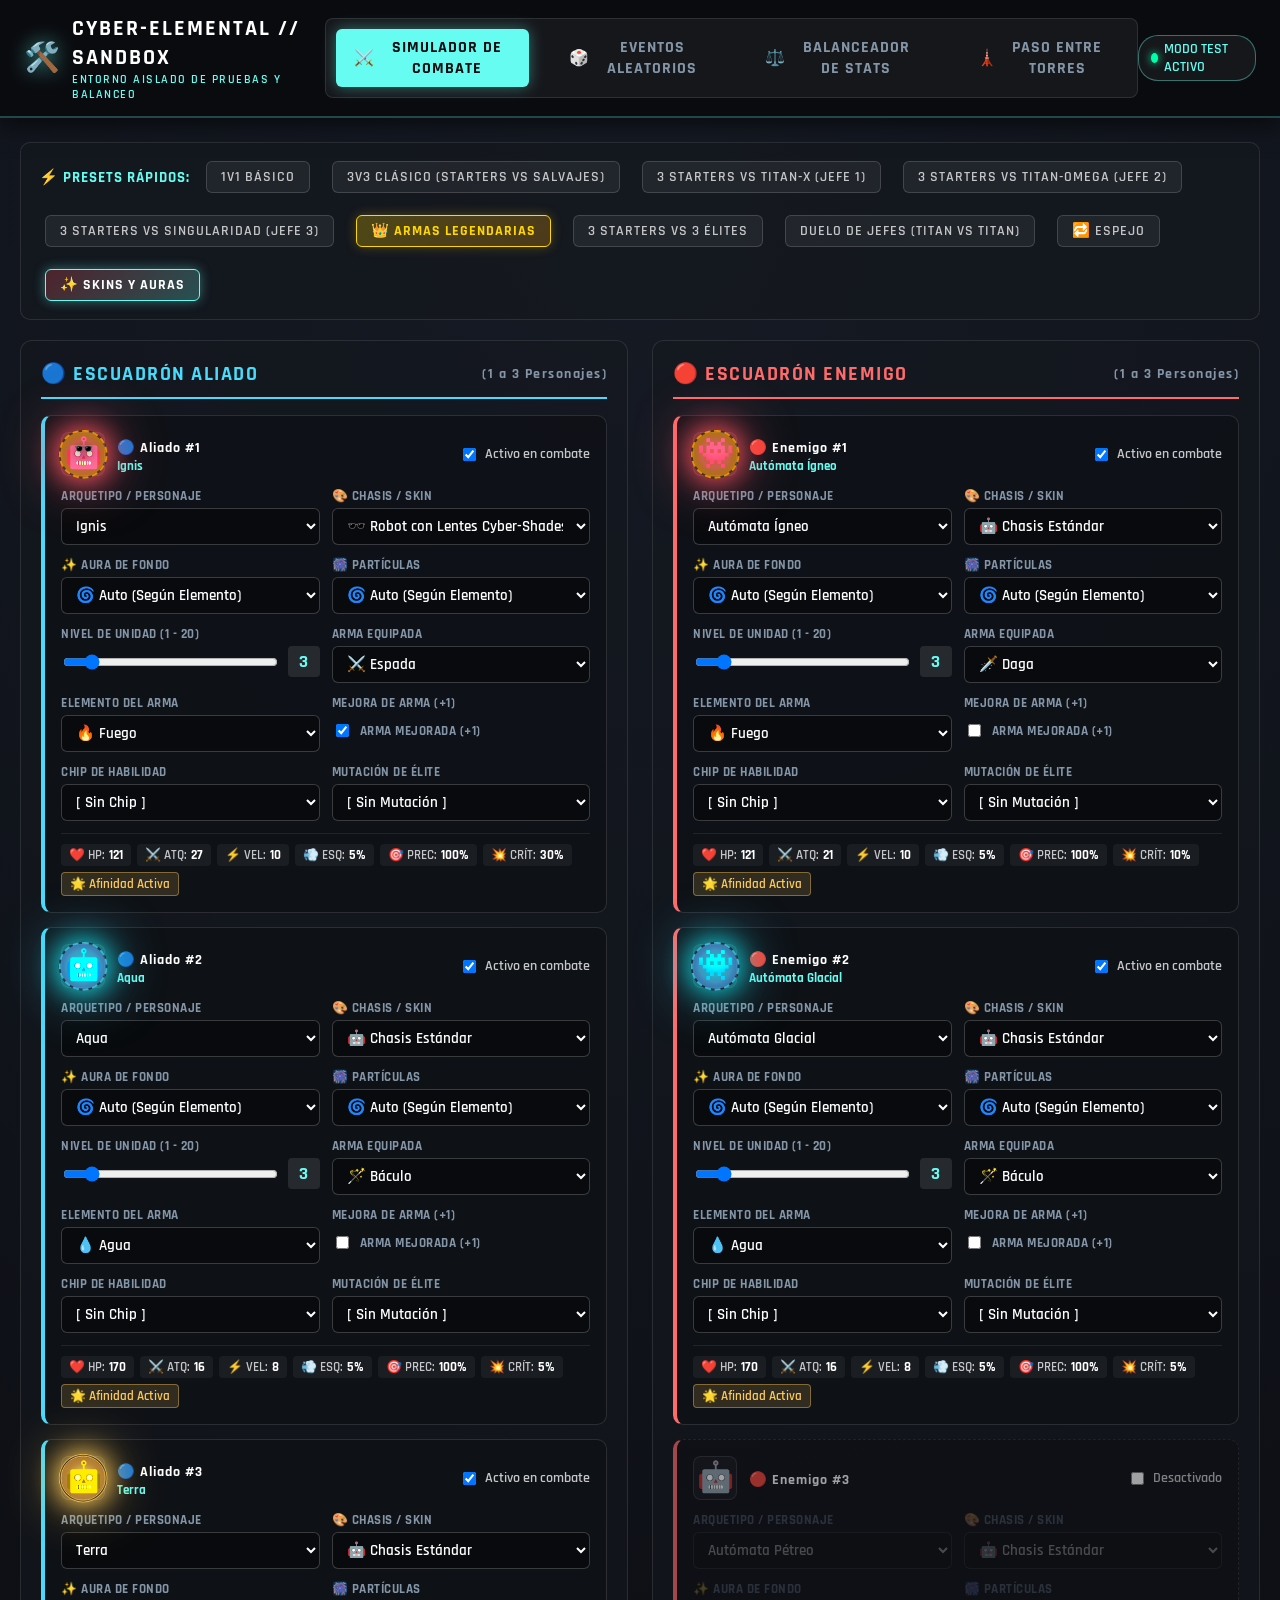
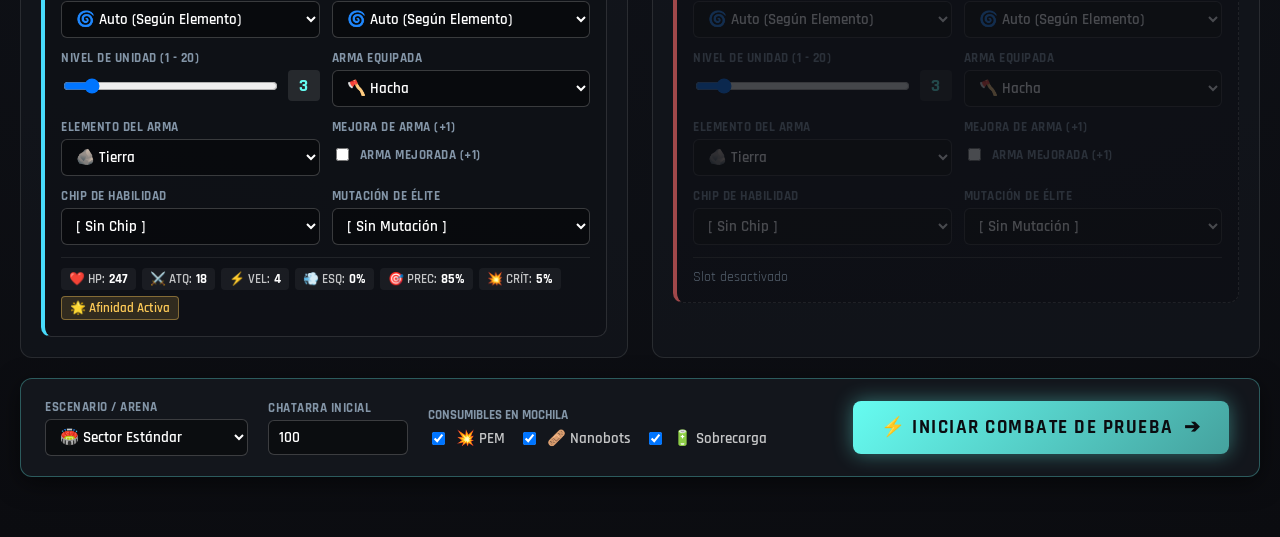
==== commit 664adaf2: "feat: sistema multitorre (1-3), armas doradas legendarias, persistencia en BD y sandbox de torres - " ====
--- a/sandbox.html
+++ b/sandbox.html
@@ -20,7 +20,7 @@
             </div>
         </div>
 
-        <!-- 3 Botones / Modos Principales -->
+        <!-- 4 Botones / Modos Principales -->
         <div class="sandbox-nav-modes">
             <button id="tab-btn-combat" class="sandbox-tab-btn active" onclick="switchSandboxTab('combat')">
                 <span>⚔️</span> SIMULADOR DE COMBATE
@@ -30,6 +30,9 @@
             </button>
             <button id="tab-btn-balance" class="sandbox-tab-btn" onclick="switchSandboxTab('balance')">
                 <span>⚖️</span> BALANCEADOR DE STATS
+            </button>
+            <button id="tab-btn-towers" class="sandbox-tab-btn" onclick="switchSandboxTab('towers')">
+                <span>🗼</span> PASO ENTRE TORRES
             </button>
         </div>
 
@@ -56,10 +59,14 @@
                     <span class="presets-label">⚡ PRESETS RÁPIDOS:</span>
                     <button class="btn-preset" onclick="applyCombatPreset('1V1')">1v1 Básico</button>
                     <button class="btn-preset" onclick="applyCombatPreset('3V3_STARTERS')">3v3 Clásico (Starters vs Salvajes)</button>
-                    <button class="btn-preset" onclick="applyCombatPreset('VS_BOSS')">3 Starters vs TITAN-X (Jefe)</button>
+                    <button class="btn-preset" onclick="applyCombatPreset('VS_BOSS')">3 Starters vs TITAN-X (Jefe 1)</button>
+                    <button class="btn-preset" onclick="applyCombatPreset('VS_TITAN_OMEGA')">3 Starters vs TITAN-OMEGA (Jefe 2)</button>
+                    <button class="btn-preset" onclick="applyCombatPreset('VS_SINGULARIDAD')">3 Starters vs SINGULARIDAD (Jefe 3)</button>
+                    <button class="btn-preset btn-preset-legendary" onclick="applyCombatPreset('LEGENDARY_SQUAD')">👑 Armas Legendarias</button>
                     <button class="btn-preset" onclick="applyCombatPreset('VS_3_ELITES')">3 Starters vs 3 Élites</button>
                     <button class="btn-preset" onclick="applyCombatPreset('BOSS_DUEL')">Duelo de Jefes (TITAN vs TITAN)</button>
-                    <button class="btn-preset" onclick="applyCombatPreset('MIRROR')">🔁 Espejo (Copiar Aliados)</button>
+                    <button class="btn-preset" onclick="applyCombatPreset('MIRROR')">🔁 Espejo</button>
+                    <button class="btn-preset btn-preset-skins" onclick="applyCombatPreset('SKINS_SHOWCASE')">✨ Skins y Auras</button>
                 </div>
 
                 <!-- Grid Dual: Aliados vs Enemigos -->
@@ -288,6 +295,94 @@
             </div>
         </section>
 
+        <!-- ====================================================================
+             4. MODO PASO ENTRE TORRES & ARMAS LEGENDARIAS
+             ==================================================================== -->
+        <section id="view-towers" class="sandbox-view">
+            <!-- Barra Superior: Selector de Torres y Estado Global -->
+            <div class="towers-dashboard-header">
+                <div class="towers-header-info">
+                    <div class="sub-header-badge">SIMULADOR DE ASCENSO // ARQUITECTURA MULTITORRE</div>
+                    <h2 class="towers-main-title">PASO ENTRE TORRES Y ARMAS LEGENDARIAS</h2>
+                    <p class="towers-desc">Prueba y visualiza la transición entre sectores, la entrega de llaves cuánticas, los drops de armas doradas y el guardado de checkpoints en base de datos.</p>
+                </div>
+                
+                <!-- Selector de Acción Rápida de Transición -->
+                <div class="tower-quick-controls">
+                    <span class="control-label">⚡ SIMULAR TRANSICIÓN:</span>
+                    <button class="btn-tower-action btn-trans-1-2" onclick="simulateTowerTransition(1)">
+                        <span>🔑</span> Torre 1 ➔ Torre 2 (TITAN-X)
+                    </button>
+                    <button class="btn-tower-action btn-trans-2-3" onclick="simulateTowerTransition(2)">
+                        <span>🗝️</span> Torre 2 ➔ Torre 3 (TITAN-OMEGA)
+                    </button>
+                    <button class="btn-tower-action btn-trans-3-win" onclick="simulateTowerTransition(3)">
+                        <span>👑</span> Torre 3 ➔ Victoria (SINGULARIDAD)
+                    </button>
+                </div>
+            </div>
+
+            <!-- Grid de las 3 Torres -->
+            <div id="towers-cards-grid" class="towers-cards-grid">
+                <!-- Generado por renderTowersOverview() -->
+            </div>
+
+            <!-- Panel Dual: Escenario de Transición en Vivo vs Visor de Mapa -->
+            <div class="towers-split-layout">
+                
+                <!-- Columna Izquierda: Escenario de Transición y Post-Batalla -->
+                <div class="tower-panel-box transition-stage-panel">
+                    <div class="panel-header-badge">
+                        <span>🎬 ESCENARIO DE TRANSICIÓN POST-BATALLA</span>
+                        <span id="trans-current-step-badge" class="badge-status-step">LISTO</span>
+                    </div>
+                    
+                    <div id="tower-transition-stage" class="transition-stage-content">
+                        <!-- Renderizado dinámico de la post-batalla de jefe: Llave, Arma Dorada, Acciones y JSON de BD -->
+                    </div>
+                </div>
+
+                <!-- Columna Derecha: Visor Interactivo de Mapa Sectorial -->
+                <div class="tower-panel-box map-viewer-panel">
+                    <div class="panel-header-badge">
+                        <span>🗺️ MAPA SECTORIAL // <span id="map-preview-tower-name">TORRE CIBERNÉTICA</span></span>
+                        <div class="map-controls-bar">
+                            <span class="pill-label">PISO SIMULADO:</span>
+                            <select id="map-preview-floor-select" class="sandbox-select-inline" onchange="onTowerFloorSelectChange(this.value)">
+                                <!-- Opciones 1..10, 11..20, etc. -->
+                            </select>
+                        </div>
+                    </div>
+                    
+                    <div id="sandbox-map-preview-container" class="sandbox-map-container">
+                        <!-- Mapa generado con nodos y líneas SVG -->
+                    </div>
+
+                    <!-- Panel de Información de Nodo Seleccionado -->
+                    <div id="sandbox-node-details" class="sandbox-node-details" style="display: none;">
+                        <span id="node-detail-badge" class="node-detail-badge">👾 NODO COMBATE</span>
+                        <span id="node-detail-info" class="node-detail-info">Piso 4 // Ruta Principal</span>
+                    </div>
+                </div>
+
+            </div>
+
+            <!-- Sección Inferior: Laboratorio de Armas Legendarias Doradas -->
+            <div class="legendary-lab-section">
+                <div class="legendary-lab-header">
+                    <div class="sub-header-badge" style="color: #ffd700; border-color: rgba(255, 215, 0, 0.4);">
+                        👑 ARSENAL LEGENDARIO // AFINIDAD UNIVERSAL (+25% ATQ / +15% HP)
+                    </div>
+                    <h3 class="lab-title">PROBADOR DE ARMAS DORADAS</h3>
+                    <p class="lab-desc">Prueba cómo las armas doradas legendarias otorgan bonificaciones de estadísticas universales a cualquier robot e infligen 1.15x de daño contra cualquier elemento.</p>
+                </div>
+
+                <div id="legendary-lab-content" class="legendary-lab-grid">
+                    <!-- Generado por renderLegendaryWeaponsLab() -->
+                </div>
+            </div>
+        </section>
+
     </main>
 
     <!-- Modal de Resultado de Combate Sandbox -->
@@ -360,6 +455,7 @@
     <script src="js/constants.js"></script>
     <script src="js/balanceManager.js"></script>
     <script src="js/database.js"></script>
+    <script src="js/skinsData.js"></script>
     <script src="js/eventsDatabase.js"></script>
     <script src="js/Robot.js"></script>
     <script src="js/teamManager.js"></script>
@@ -369,6 +465,7 @@
     <script src="js/combatSystem.js"></script>
     <script src="js/eventHandler.js"></script>
     <script src="js/postBattle.js"></script>
+    <script src="js/mapGenerator.js"></script>
 
     <!-- Script del Sandbox -->
     <script src="js/sandbox.js"></script>
--- a/style.css
+++ b/style.css
@@ -1,3 +1,7 @@
+*, *::before, *::after {
+    box-sizing: border-box;
+}
+
 :root {
     --bg-color: #0b0c10;
     --container-bg: #15181e;
@@ -22,6 +26,7 @@
 .member-emoji.elem-FUEGO,
 .combat-avatar-emoji.elem-FUEGO,
 .avatar-emoji.elem-FUEGO,
+.avatar-base-emoji.elem-FUEGO,
 .emoji-graphic.elem-FUEGO,
 .hud-weapon-icon.elem-FUEGO,
 span.elem-FUEGO,
@@ -35,6 +40,7 @@
 .member-emoji.elem-AGUA,
 .combat-avatar-emoji.elem-AGUA,
 .avatar-emoji.elem-AGUA,
+.avatar-base-emoji.elem-AGUA,
 .emoji-graphic.elem-AGUA,
 .hud-weapon-icon.elem-AGUA,
 span.elem-AGUA,
@@ -48,6 +54,7 @@
 .member-emoji.elem-TIERRA,
 .combat-avatar-emoji.elem-TIERRA,
 .avatar-emoji.elem-TIERRA,
+.avatar-base-emoji.elem-TIERRA,
 .emoji-graphic.elem-TIERRA,
 .hud-weapon-icon.elem-TIERRA,
 span.elem-TIERRA,
@@ -61,6 +68,7 @@
 .member-emoji.elem-AIRE,
 .combat-avatar-emoji.elem-AIRE,
 .avatar-emoji.elem-AIRE,
+.avatar-base-emoji.elem-AIRE,
 .emoji-graphic.elem-AIRE,
 .hud-weapon-icon.elem-AIRE,
 span.elem-AIRE,
@@ -74,6 +82,7 @@
 .member-emoji.elem-NEUTRO,
 .combat-avatar-emoji.elem-NEUTRO,
 .avatar-emoji.elem-NEUTRO,
+.avatar-base-emoji.elem-NEUTRO,
 .emoji-graphic.elem-NEUTRO,
 .hud-weapon-icon.elem-NEUTRO,
 span.elem-NEUTRO,
@@ -81,9 +90,24 @@
     filter: grayscale(1) brightness(1.1);
 }
 
+.elem-LEGENDARIO, .elem-badge-LEGENDARIO, .member-elem-LEGENDARIO .member-elem-badge {
+    color: #ffd700;
+    text-shadow: 0 0 10px rgba(255, 215, 0, 0.7);
+}
+.member-emoji.elem-LEGENDARIO,
+.combat-avatar-emoji.elem-LEGENDARIO,
+.avatar-emoji.elem-LEGENDARIO,
+.avatar-base-emoji.elem-LEGENDARIO,
+.emoji-graphic.elem-LEGENDARIO,
+.hud-weapon-icon.elem-LEGENDARIO,
+span.elem-LEGENDARIO,
+.defeated-avatar span.elem-LEGENDARIO {
+    filter: drop-shadow(0 0 16px rgba(255, 215, 0, 0.9)) brightness(1.3);
+}
+
 /* Evitar que los contenedores de texto hereden el filtro sepia si solo tienen clase elem- */
-.team-weapon-pill.elem-FUEGO, .team-weapon-pill.elem-AGUA, .team-weapon-pill.elem-TIERRA, .team-weapon-pill.elem-AIRE,
-.weapon-info.elem-FUEGO, .weapon-info.elem-AGUA, .weapon-info.elem-TIERRA, .weapon-info.elem-AIRE,
+.team-weapon-pill.elem-FUEGO, .team-weapon-pill.elem-AGUA, .team-weapon-pill.elem-TIERRA, .team-weapon-pill.elem-AIRE, .team-weapon-pill.elem-LEGENDARIO,
+.weapon-info.elem-FUEGO, .weapon-info.elem-AGUA, .weapon-info.elem-TIERRA, .weapon-info.elem-AIRE, .weapon-info.elem-LEGENDARIO,
 .member-elem-badge, .element-badge, .hud-element-badge, .hud-weapon-icon::after {
     filter: none !important;
 }
@@ -237,65 +261,73 @@
 .start-instruction {
     font-size: 14px;
     color: #8395a7;
-    margin: 2px 0 0 0;
+    margin: 2px auto 0 auto;
     letter-spacing: 0.5px;
+    max-width: 90%;
+    line-height: 1.35;
 }
 
 /* Selector Cards Container */
 .selector-container {
     display: flex;
     justify-content: center;
-    gap: 25px;
+    gap: 20px;
     width: 100%;
-    max-width: 960px;
-    margin: 8px 0;
+    max-width: 980px;
+    margin: 8px 0 4px 0;
+    box-sizing: border-box;
 }
 
 .selector-box {
     flex: 1;
-    max-width: 440px;
-    background: rgba(13, 17, 23, 0.75);
-    backdrop-filter: blur(12px);
-    border: 1px solid rgba(102, 252, 241, 0.2);
+    max-width: 480px;
+    width: 100%;
+    box-sizing: border-box;
+    background: rgba(13, 17, 23, 0.82);
+    backdrop-filter: blur(14px);
+    border: 1px solid rgba(102, 252, 241, 0.25);
     border-radius: 14px;
-    padding: 14px 18px;
-    box-shadow: 0 10px 25px rgba(0, 0, 0, 0.6), inset 0 0 15px rgba(102, 252, 241, 0.03);
+    padding: 16px 18px;
+    box-shadow: 0 12px 30px rgba(0, 0, 0, 0.65), inset 0 0 20px rgba(102, 252, 241, 0.04);
     display: flex;
     flex-direction: column;
     position: relative;
-    transition: border-color 0.3s, box-shadow 0.3s;
+    transition: all 0.3s ease;
 }
 
 .selector-box:hover {
-    border-color: rgba(102, 252, 241, 0.45);
-    box-shadow: 0 12px 30px rgba(0, 0, 0, 0.7), 0 0 20px rgba(102, 252, 241, 0.15);
+    border-color: rgba(102, 252, 241, 0.5);
+    box-shadow: 0 14px 35px rgba(0, 0, 0, 0.75), 0 0 25px rgba(102, 252, 241, 0.2);
 }
 
 .box-header {
     display: flex;
     justify-content: space-between;
     align-items: center;
-    border-bottom: 1px solid rgba(255, 255, 255, 0.08);
+    border-bottom: 1px solid rgba(255, 255, 255, 0.1);
     padding-bottom: 8px;
     margin-bottom: 10px;
+    width: 100%;
+    box-sizing: border-box;
 }
 
 .box-title {
-    font-size: 14px;
-    font-weight: 700;
-    letter-spacing: 2px;
+    font-size: 13.5px;
+    font-weight: 800;
+    letter-spacing: 1.5px;
     color: var(--accent-color);
     text-transform: uppercase;
 }
 
 .page-pill {
-    font-size: 11px;
+    font-size: 12px;
     font-weight: 700;
-    padding: 2px 8px;
-    background: rgba(255, 255, 255, 0.06);
-    border: 1px solid rgba(255, 255, 255, 0.15);
-    border-radius: 10px;
-    color: #c5c6c7;
+    padding: 2px 10px;
+    background: rgba(255, 255, 255, 0.08);
+    border: 1px solid rgba(255, 255, 255, 0.2);
+    border-radius: 12px;
+    color: #e2e8f0;
+    white-space: nowrap;
 }
 
 /* Carousel Layout */
@@ -304,40 +336,50 @@
     align-items: center;
     justify-content: space-between;
     gap: 8px;
+    width: 100%;
+    box-sizing: border-box;
     flex: 1;
 }
 
 .carousel-nav-btn {
-    background: rgba(102, 252, 241, 0.06);
-    border: 1px solid rgba(102, 252, 241, 0.3);
+    background: rgba(102, 252, 241, 0.08);
+    border: 1px solid rgba(102, 252, 241, 0.35);
     color: var(--accent-color);
-    width: 34px;
-    height: 34px;
+    width: 36px;
+    height: 36px;
     border-radius: 50%;
     display: flex;
     align-items: center;
     justify-content: center;
     cursor: pointer;
-    font-size: 13px;
+    font-size: 14px;
     padding: 0;
     margin: 0;
     transition: all 0.2s ease;
     flex-shrink: 0;
+    touch-action: manipulation;
 }
 
 .carousel-nav-btn:hover {
     background: var(--accent-color);
     color: #0b0c10;
     transform: scale(1.15);
-    box-shadow: 0 0 15px var(--accent-color);
+    box-shadow: 0 0 18px var(--accent-color);
+}
+
+.carousel-nav-btn:active {
+    transform: scale(0.95);
 }
 
 .preview-area {
-    flex-grow: 1;
+    flex: 1;
+    min-width: 0;
     display: flex;
     flex-direction: column;
     align-items: center;
     text-align: center;
+    width: 100%;
+    box-sizing: border-box;
     min-height: 250px;
 }
 
@@ -347,34 +389,51 @@
     flex-direction: column;
     align-items: center;
     margin-bottom: 8px;
+    width: 100%;
 }
 
 .holo-platform {
-    width: 76px;
-    height: 76px;
+    width: 72px;
+    height: 72px;
     border-radius: 50%;
     display: flex;
     align-items: center;
     justify-content: center;
     position: relative;
     margin-bottom: 6px;
-    background: radial-gradient(circle, rgba(255,255,255,0.06) 0%, transparent 70%);
-    box-shadow: 0 6px 16px rgba(0,0,0,0.5);
-    border: 1px dashed rgba(255, 255, 255, 0.15);
+    background: radial-gradient(circle, rgba(255,255,255,0.08) 0%, transparent 70%);
+    box-shadow: 0 6px 20px rgba(0,0,0,0.5);
+    border: 1px dashed rgba(255, 255, 255, 0.2);
     transition: all 0.3s ease;
-}
-
-.platform-FUEGO { border-color: rgba(255, 107, 107, 0.5); box-shadow: 0 0 18px rgba(255, 107, 107, 0.25); }
-.platform-AGUA { border-color: rgba(72, 219, 251, 0.5); box-shadow: 0 0 18px rgba(72, 219, 251, 0.25); }
-.platform-TIERRA { border-color: rgba(254, 202, 87, 0.5); box-shadow: 0 0 18px rgba(254, 202, 87, 0.25); }
-.platform-AIRE { border-color: rgba(200, 214, 229, 0.5); box-shadow: 0 0 18px rgba(200, 214, 229, 0.25); }
+    font-size: 46px;
+}
+
+.platform-FUEGO { border-color: rgba(255, 107, 107, 0.6); box-shadow: 0 0 20px rgba(255, 107, 107, 0.3); }
+.platform-AGUA { border-color: rgba(72, 219, 251, 0.6); box-shadow: 0 0 20px rgba(72, 219, 251, 0.3); }
+.platform-TIERRA { border-color: rgba(254, 202, 87, 0.6); box-shadow: 0 0 20px rgba(254, 202, 87, 0.3); }
+.platform-AIRE { border-color: rgba(200, 214, 229, 0.6); box-shadow: 0 0 20px rgba(200, 214, 229, 0.3); }
 
 .avatar-emoji {
-    font-size: 48px;
+    font-size: 46px;
     margin: 0;
     line-height: 1;
-    filter: drop-shadow(0 0 10px rgba(255,255,255,0.3));
+    filter: drop-shadow(0 0 12px rgba(255,255,255,0.35));
     animation: heroFloat 3s ease-in-out infinite;
+}
+
+.holo-platform .avatar-skin-wrapper {
+    font-size: 46px;
+    width: 1.25em;
+    height: 1.25em;
+    display: inline-flex;
+    align-items: center;
+    justify-content: center;
+    animation: heroFloat 3s ease-in-out infinite;
+}
+
+.holo-platform .avatar-base-emoji {
+    font-size: 46px;
+    line-height: 1;
 }
 
 @keyframes heroFloat {
@@ -386,132 +445,272 @@
     display: flex;
     align-items: center;
     gap: 8px;
+    flex-wrap: wrap;
+    justify-content: center;
 }
 
 .hero-name {
     font-size: 22px;
-    font-weight: 700;
+    font-weight: 800;
     margin: 0;
     letter-spacing: 1px;
-    color: #fff;
+    color: #ffffff;
 }
 
 .element-badge {
-    font-size: 11px;
+    font-size: 11.5px;
     font-weight: 700;
-    padding: 2px 8px;
-    border-radius: 5px;
+    padding: 3px 9px;
+    border-radius: 6px;
     text-transform: uppercase;
     letter-spacing: 1px;
 }
 
-.elem-badge-FUEGO { background: rgba(255, 107, 107, 0.15); color: var(--fire); border: 1px solid var(--fire); }
-.elem-badge-AGUA { background: rgba(72, 219, 251, 0.15); color: var(--water); border: 1px solid var(--water); }
-.elem-badge-TIERRA { background: rgba(254, 202, 87, 0.15); color: var(--earth); border: 1px solid var(--earth); }
-.elem-badge-AIRE { background: rgba(200, 214, 229, 0.15); color: var(--air); border: 1px solid var(--air); }
+.elem-badge-FUEGO { background: rgba(255, 107, 107, 0.18); color: var(--fire); border: 1px solid var(--fire); }
+.elem-badge-AGUA { background: rgba(72, 219, 251, 0.18); color: var(--water); border: 1px solid var(--water); }
+.elem-badge-TIERRA { background: rgba(254, 202, 87, 0.18); color: var(--earth); border: 1px solid var(--earth); }
+.elem-badge-AIRE { background: rgba(200, 214, 229, 0.18); color: var(--air); border: 1px solid var(--air); }
+
+.hero-role-badge {
+    font-size: 12.5px;
+    font-weight: 600;
+    color: #94a3b8;
+    background: rgba(255, 255, 255, 0.05);
+    border: 1px solid rgba(255, 255, 255, 0.08);
+    padding: 3px 12px;
+    border-radius: 20px;
+    margin-top: 5px;
+    display: inline-flex;
+    align-items: center;
+    justify-content: center;
+    gap: 5px;
+    max-width: 100%;
+    text-align: center;
+    line-height: 1.3;
+}
 
 /* Stats Grid */
 .stats-grid {
     display: grid;
-    grid-template-columns: 1fr 1fr;
-    gap: 5px;
+    grid-template-columns: repeat(3, minmax(0, 1fr));
+    gap: 6px;
     width: 100%;
-    margin-bottom: 6px;
+    margin: 8px 0;
+    box-sizing: border-box;
 }
 
 .stat-pill {
-    background: rgba(0, 0, 0, 0.4);
-    border: 1px solid rgba(255, 255, 255, 0.07);
-    border-radius: 6px;
-    padding: 4px 8px;
-    display: flex;
-    align-items: center;
-    justify-content: space-between;
-    font-size: 12px;
-}
-
-.stat-pill.full-width {
-    grid-column: span 2;
+    background: rgba(0, 0, 0, 0.45);
+    border: 1px solid rgba(255, 255, 255, 0.09);
+    border-radius: 8px;
+    padding: 5px 4px;
+    display: flex;
+    align-items: center;
+    justify-content: center;
+    gap: 4px;
+    font-size: 13px;
+    min-width: 0;
+    box-sizing: border-box;
+    transition: border-color 0.2s;
+    white-space: nowrap;
+}
+
+.stat-pill:hover {
+    border-color: rgba(102, 252, 241, 0.3);
 }
 
 .stat-icon {
-    font-size: 12px;
-    margin-right: 4px;
+    font-size: 12.5px;
+    flex-shrink: 0;
 }
 
 .stat-label {
-    color: #8395a7;
-    font-weight: 600;
+    color: #94a3b8;
+    font-weight: 700;
+    font-size: 11.5px;
+    letter-spacing: 0.5px;
 }
 
 .stat-val {
-    color: #fff;
-    font-weight: 700;
+    color: #ffffff;
+    font-weight: 800;
+    font-size: 13.5px;
 }
 
 /* Special Skill & Passive Cards */
 .special-skill-box, .weapon-passive-card {
-    background: rgba(0, 0, 0, 0.45);
-    border: 1px solid rgba(255, 255, 255, 0.08);
-    border-radius: 8px;
-    padding: 6px 10px;
+    background: rgba(0, 0, 0, 0.55);
+    border: 1px solid rgba(255, 255, 255, 0.12);
+    border-radius: 10px;
+    padding: 10px 14px;
     width: 100%;
     box-sizing: border-box;
     text-align: left;
-    margin-top: 3px;
+    margin-top: 8px;
+    transition: all 0.2s ease;
+}
+
+.special-skill-box:hover, .weapon-passive-card:hover {
+    border-color: rgba(102, 252, 241, 0.35);
 }
 
 .skill-header, .passive-header {
     display: flex;
     justify-content: space-between;
-    font-size: 10px;
-    font-weight: 700;
-    margin-bottom: 3px;
+    align-items: center;
+    font-size: 12px;
+    font-weight: 800;
+    margin-bottom: 6px;
     color: var(--secondary-accent);
 }
 
 .skill-tag, .passive-tag {
-    letter-spacing: 1px;
+    letter-spacing: 1.2px;
     text-transform: uppercase;
 }
 
 .skill-cd, .passive-type {
     color: #feca57;
+    font-size: 12px;
+    font-weight: 700;
+    background: rgba(254, 202, 87, 0.12);
+    border: 1px solid rgba(254, 202, 87, 0.3);
+    padding: 2px 8px;
+    border-radius: 6px;
 }
 
 .skill-body, .passive-body {
-    font-size: 12px;
-    line-height: 1.25;
-    color: #c5c6c7;
-}
-
-/* Synergy Box */
-.synergy-box {
-    background: rgba(102, 252, 241, 0.08);
-    border: 1px solid rgba(102, 252, 241, 0.3);
+    font-size: 14px;
+    line-height: 1.45;
+    color: #e2e8f0;
+}
+
+.skill-title {
+    color: #66fcf1;
+    font-weight: 700;
+    margin-right: 4px;
+}
+
+.skill-desc-text {
+    color: #e2e8f0;
+}
+
+/* Weapon Basic Attack Row */
+.weapon-basic-row {
+    background: rgba(255, 211, 42, 0.07);
+    border: 1px solid rgba(255, 211, 42, 0.25);
     border-radius: 8px;
-    padding: 6px 10px;
+    padding: 7px 12px;
+    margin-top: 8px;
     width: 100%;
     box-sizing: border-box;
+    display: flex;
+    align-items: center;
+    gap: 8px;
     text-align: left;
-    margin-top: 6px;
-}
-
-.synergy-header {
-    font-size: 10px;
+}
+
+.weapon-basic-badge {
+    font-size: 11px;
+    font-weight: 800;
+    color: #ffd32a;
+    background: rgba(255, 211, 42, 0.18);
+    border: 1px solid rgba(255, 211, 42, 0.3);
+    padding: 2px 7px;
+    border-radius: 4px;
+    white-space: nowrap;
+    letter-spacing: 0.5px;
+}
+
+.weapon-basic-desc {
+    font-size: 13.5px;
+    color: #f1f2f6;
+    line-height: 1.35;
+}
+
+/* Unified Elemental Synergy Banner */
+.synergy-banner {
+    width: 100%;
+    max-width: 980px;
+    margin: 8px auto 4px auto;
+    padding: 10px 16px;
+    border-radius: 12px;
+    text-align: left;
+    box-sizing: border-box;
+    backdrop-filter: blur(12px);
+    transition: all 0.3s ease;
+}
+
+.synergy-theme-FUEGO {
+    background: linear-gradient(90deg, rgba(255, 107, 107, 0.16) 0%, rgba(13, 17, 23, 0.85) 100%);
+    border: 1px solid rgba(255, 107, 107, 0.45);
+    box-shadow: 0 4px 20px rgba(255, 107, 107, 0.15);
+}
+
+.synergy-theme-AGUA {
+    background: linear-gradient(90deg, rgba(72, 219, 251, 0.16) 0%, rgba(13, 17, 23, 0.85) 100%);
+    border: 1px solid rgba(72, 219, 251, 0.45);
+    box-shadow: 0 4px 20px rgba(72, 219, 251, 0.15);
+}
+
+.synergy-theme-TIERRA {
+    background: linear-gradient(90deg, rgba(254, 202, 87, 0.16) 0%, rgba(13, 17, 23, 0.85) 100%);
+    border: 1px solid rgba(254, 202, 87, 0.45);
+    box-shadow: 0 4px 20px rgba(254, 202, 87, 0.15);
+}
+
+.synergy-theme-AIRE {
+    background: linear-gradient(90deg, rgba(200, 214, 229, 0.16) 0%, rgba(13, 17, 23, 0.85) 100%);
+    border: 1px solid rgba(200, 214, 229, 0.45);
+    box-shadow: 0 4px 20px rgba(200, 214, 229, 0.15);
+}
+
+.synergy-header-row {
+    display: flex;
+    justify-content: space-between;
+    align-items: center;
+    margin-bottom: 4px;
+    flex-wrap: wrap;
+    gap: 6px;
+}
+
+.synergy-title-group {
+    display: flex;
+    align-items: center;
+    gap: 8px;
+}
+
+.synergy-icon {
+    font-size: 16px;
+}
+
+.synergy-label {
+    font-size: 13px;
+    font-weight: 800;
+    letter-spacing: 1.5px;
+    color: #ffffff;
+    text-transform: uppercase;
+}
+
+.synergy-status-pill {
+    font-size: 11px;
     font-weight: 700;
-    letter-spacing: 1px;
-    color: var(--accent-color);
-    margin-bottom: 2px;
-    display: flex;
-    align-items: center;
-    gap: 4px;
-}
-
-.synergy-body {
-    font-size: 11px;
-    color: #e0fbf9;
-    line-height: 1.25;
+    color: #2ed573;
+    background: rgba(46, 213, 115, 0.14);
+    border: 1px solid rgba(46, 213, 115, 0.35);
+    padding: 2px 8px;
+    border-radius: 12px;
+    letter-spacing: 0.5px;
+}
+
+.synergy-body-text {
+    font-size: 14px;
+    color: #f1f2f6;
+    line-height: 1.45;
+}
+
+.synergy-body-text strong {
+    color: #ffffff;
 }
 
 .start-footer {
@@ -2554,6 +2753,465 @@
     position: relative;
     z-index: 4;
     transition: transform 0.2s ease;
+    display: inline-flex;
+    align-items: center;
+    justify-content: center;
+    width: 1.35em;
+    height: 1.35em;
+    aspect-ratio: 1 / 1;
+}
+
+/* ==========================================================================
+   SISTEMA DE SKINS, CRIATURAS MITOLÓGICAS, ACCESORIOS Y AURAS ELEMENTALES
+   ========================================================================== */
+
+.avatar-skin-wrapper {
+    position: relative;
+    display: inline-flex;
+    align-items: center;
+    justify-content: center;
+    width: 1.25em;
+    height: 1.25em;
+    aspect-ratio: 1 / 1;
+    flex-shrink: 0;
+}
+
+.avatar-base-emoji {
+    position: relative;
+    z-index: 3;
+    display: inline-flex;
+    align-items: center;
+    justify-content: center;
+    line-height: 1;
+    user-select: none;
+    width: 1em;
+    height: 1em;
+    text-align: center;
+}
+
+/* Accesorios superpuestos (Lentes, Visores, Coronas) */
+.avatar-accessory {
+    position: absolute;
+    z-index: 4;
+    pointer-events: none;
+    line-height: 1;
+    display: inline-block;
+    filter: drop-shadow(0 3px 6px rgba(0, 0, 0, 0.95));
+}
+
+.avatar-accessory.acc-shades {
+    font-size: 0.52em;
+    top: 38%;
+    left: 50%;
+    transform: translate(-50%, -50%);
+}
+
+/* Calibración fina de lentes según chasis / emoji */
+.chasis-🗿 .avatar-accessory.acc-shades { top: 40%; font-size: 0.55em; }
+.chasis-💀 .avatar-accessory.acc-shades { top: 43%; font-size: 0.54em; }
+.chasis-🐙 .avatar-accessory.acc-shades { top: 38%; font-size: 0.52em; }
+.chasis-🦖 .avatar-accessory.acc-shades { top: 35%; left: 47%; font-size: 0.50em; }
+.chasis-🦅 .avatar-accessory.acc-shades { top: 38%; left: 48%; font-size: 0.52em; }
+.chasis-🐉 .avatar-accessory.acc-shades { top: 37%; left: 48%; font-size: 0.52em; }
+.chasis-👾 .avatar-accessory.acc-shades { top: 34%; font-size: 0.48em; }
+
+.avatar-accessory.acc-vr {
+    font-size: 0.50em;
+    top: 38%;
+    left: 50%;
+    transform: translate(-50%, -50%);
+}
+
+.avatar-accessory.acc-crown {
+    font-size: 0.46em;
+    top: -5%;
+    left: 50%;
+    transform: translate(-50%, -50%);
+}
+
+/* ==========================================================================
+   AURAS ELEMENTALES Y CÓSMICAS (100% CIRCULARES Y REDONDAS)
+   ========================================================================== */
+
+.avatar-aura-effect {
+    position: absolute;
+    top: 50%;
+    left: 50%;
+    transform: translate(-50%, -50%);
+    width: 1.6em;
+    height: 1.6em;
+    aspect-ratio: 1 / 1;
+    border-radius: 50% !important;
+    pointer-events: none;
+    z-index: 1;
+    box-sizing: border-box;
+    transition: all 0.3s ease;
+}
+
+/* 1. FUEGO: TORBELLINO INFERNAL */
+.avatar-aura-effect.aura-fire {
+    background: radial-gradient(circle, rgba(255, 71, 87, 0.95) 10%, rgba(255, 107, 129, 0.6) 45%, rgba(255, 165, 2, 0.2) 70%, transparent 85%);
+    box-shadow: 0 0 28px #ff4757, 0 0 55px rgba(255, 107, 129, 0.8), inset 0 0 20px #ffa502;
+    border: 2px dashed rgba(255, 165, 2, 0.85);
+    border-radius: 50% !important;
+    animation: auraFirePulse 1.4s ease-in-out infinite alternate, auraFireSpin 5s linear infinite;
+}
+@keyframes auraFirePulse {
+    0% { transform: translate(-50%, -50%) scale(0.95); opacity: 0.85; filter: brightness(1) drop-shadow(0 0 12px #ff4757); }
+    100% { transform: translate(-50%, -50%) scale(1.15); opacity: 1; filter: brightness(1.35) drop-shadow(0 0 28px #ff6b6b); }
+}
+@keyframes auraFireSpin {
+    0% { filter: hue-rotate(-12deg); }
+    50% { filter: hue-rotate(18deg); }
+    100% { filter: hue-rotate(-12deg); }
+}
+
+/* 2. AGUA: VÓRTICE ABISAL */
+.avatar-aura-effect.aura-water {
+    background: radial-gradient(circle, rgba(0, 210, 211, 0.9) 15%, rgba(72, 219, 251, 0.55) 50%, rgba(10, 61, 98, 0.2) 75%, transparent 85%);
+    box-shadow: 0 0 28px #00d2d3, 0 0 55px rgba(72, 219, 251, 0.8), inset 0 0 20px #54a0ff;
+    border: 2px dashed rgba(72, 219, 251, 0.75);
+    border-radius: 50% !important;
+    animation: auraWaterVortex 3s linear infinite;
+}
+@keyframes auraWaterVortex {
+    0% { transform: translate(-50%, -50%) rotate(0deg) scale(0.95); opacity: 0.85; }
+    50% { transform: translate(-50%, -50%) rotate(180deg) scale(1.14); opacity: 1; }
+    100% { transform: translate(-50%, -50%) rotate(360deg) scale(0.95); opacity: 0.85; }
+}
+
+/* 3. TIERRA: CAMPO SÍSMICO */
+.avatar-aura-effect.aura-earth {
+    background: radial-gradient(circle, rgba(254, 202, 87, 0.95) 20%, rgba(225, 177, 44, 0.55) 50%, rgba(130, 88, 15, 0.25) 75%, transparent 85%);
+    box-shadow: 0 0 28px #feca57, 0 0 55px rgba(254, 202, 87, 0.75), inset 0 0 18px #ff9f43;
+    border: 3px double rgba(254, 202, 87, 0.85);
+    border-radius: 50% !important;
+    animation: auraEarthPulse 1.6s ease-in-out infinite alternate, auraEarthQuake 0.3s infinite linear;
+}
+@keyframes auraEarthPulse {
+    0% { transform: translate(-50%, -50%) scale(0.95); border-radius: 50% !important; }
+    100% { transform: translate(-50%, -50%) scale(1.15); border-radius: 50% !important; }
+}
+@keyframes auraEarthQuake {
+    0% { transform: translate(-50%, -50%) rotate(0deg); }
+    25% { transform: translate(-49.5%, -50.5%) rotate(0.8deg); }
+    75% { transform: translate(-50.5%, -49.5%) rotate(-0.8deg); }
+    100% { transform: translate(-50%, -50%) rotate(0deg); }
+}
+
+/* 4. AIRE: TEMPESTAD CICLÓNICA */
+.avatar-aura-effect.aura-air {
+    background: radial-gradient(circle, rgba(200, 214, 229, 0.95) 20%, rgba(102, 252, 241, 0.7) 45%, rgba(72, 219, 251, 0.25) 70%, transparent 85%);
+    box-shadow: 0 0 32px #66fcf1, 0 0 65px rgba(200, 214, 229, 0.8), inset 0 0 20px #48dbfb;
+    border: 2px dotted rgba(102, 252, 241, 0.9);
+    border-radius: 50% !important;
+    animation: auraAirCyclone 1.4s linear infinite;
+}
+@keyframes auraAirCyclone {
+    0% { transform: translate(-50%, -50%) rotate(0deg) scale(0.95); opacity: 0.85; }
+    50% { transform: translate(-50%, -50%) rotate(180deg) scale(1.15); opacity: 1; }
+    100% { transform: translate(-50%, -50%) rotate(360deg) scale(0.95); opacity: 0.85; }
+}
+
+/* 5. CÓSMICO / GLITCH */
+.avatar-aura-effect.aura-cosmic {
+    background: radial-gradient(circle, rgba(165, 94, 234, 0.9) 0%, rgba(69, 170, 242, 0.65) 50%, rgba(255, 0, 128, 0.25) 75%, transparent 85%);
+    box-shadow: 0 0 32px #a55eea, 0 0 60px #45aaf2, inset 0 0 22px #ff007f;
+    border-radius: 50% !important;
+    animation: auraCosmicGlow 2s infinite ease-in-out;
+}
+@keyframes auraCosmicGlow {
+    0% { transform: translate(-50%, -50%) scale(0.95); filter: hue-rotate(0deg) drop-shadow(0 0 15px #a55eea); }
+    50% { transform: translate(-50%, -50%) scale(1.15); filter: hue-rotate(180deg) drop-shadow(0 0 25px #00f0ff); }
+    100% { transform: translate(-50%, -50%) scale(0.95); filter: hue-rotate(360deg) drop-shadow(0 0 15px #a55eea); }
+}
+
+/* 6. DIVINA / CYBER-GOLD */
+.avatar-aura-effect.aura-gold {
+    background: radial-gradient(circle, rgba(255, 215, 0, 0.95) 0%, rgba(255, 165, 0, 0.6) 50%, rgba(218, 165, 32, 0.25) 75%, transparent 85%);
+    box-shadow: 0 0 35px #ffd700, 0 0 70px rgba(255, 215, 0, 0.8), inset 0 0 22px #ffffff;
+    border: 2px solid rgba(255, 255, 255, 0.85);
+    border-radius: 50% !important;
+    animation: auraGoldGlow 1.4s ease-in-out infinite alternate;
+}
+@keyframes auraGoldGlow {
+    0% { transform: translate(-50%, -50%) scale(0.95); filter: drop-shadow(0 0 10px #ffd700); }
+    100% { transform: translate(-50%, -50%) scale(1.18); filter: drop-shadow(0 0 28px #ffffff); }
+}
+
+/* ==========================================================================
+   PARTÍCULAS DINÁMICAS DE LAS AURAS ELEMENTALES (100% CIRCULARES)
+   ========================================================================== */
+
+.aura-particles-layer {
+    position: absolute;
+    top: 50%;
+    left: 50%;
+    transform: translate(-50%, -50%);
+    width: 1.6em;
+    height: 1.6em;
+    aspect-ratio: 1 / 1;
+    pointer-events: none;
+    overflow: visible;
+    z-index: 2;
+    box-sizing: border-box;
+}
+
+.aura-particle {
+    position: absolute;
+    pointer-events: none;
+    display: inline-flex;
+    align-items: center;
+    justify-content: center;
+    border-radius: 50%;
+    opacity: 0;
+}
+
+/* 1. PARTÍCULAS DE FUEGO (Brasas y chispas flotantes) */
+.particles-fire .aura-particle {
+    background: radial-gradient(circle, #fff 10%, #ffa502 45%, #ff4757 85%);
+    box-shadow: 0 0 10px #ff4757, 0 0 18px #ffa502;
+    animation: emberRise 2s cubic-bezier(0.25, 0.46, 0.45, 0.94) infinite;
+}
+
+.particles-fire .p-1 { width: 8px; height: 8px; left: 18%; bottom: 15%; animation-delay: 0s; animation-duration: 2.1s; }
+.particles-fire .p-2 { width: 12px; height: 12px; left: 42%; bottom: 10%; animation-delay: 0.4s; animation-duration: 1.8s; }
+.particles-fire .p-3 { width: 14px; height: 14px; left: 70%; bottom: 20%; animation-delay: 0.8s; animation-duration: 2.3s; }
+.particles-fire .p-4 { width: 7px; height: 7px; left: 30%; bottom: 12%; animation-delay: 1.2s; animation-duration: 1.9s; }
+.particles-fire .p-5 { width: 10px; height: 10px; left: 82%; bottom: 18%; animation-delay: 1.6s; animation-duration: 2.2s; }
+.particles-fire .p-6 { width: 9px; height: 9px; left: 55%; bottom: 8%; animation-delay: 1.0s; animation-duration: 2.0s; }
+
+.particles-fire .p-3::before {
+    content: '✨';
+    font-size: 11px;
+    filter: drop-shadow(0 0 5px #ff4757);
+}
+
+@keyframes emberRise {
+    0% {
+        transform: translateY(0) translateX(0) scale(0.6);
+        opacity: 0;
+    }
+    25% {
+        opacity: 1;
+        transform: translateY(-25px) translateX(6px) scale(1.1);
+    }
+    65% {
+        opacity: 0.85;
+        transform: translateY(-55px) translateX(-8px) scale(0.9);
+    }
+    100% {
+        transform: translateY(-90px) translateX(12px) scale(0.3);
+        opacity: 0;
+    }
+}
+
+/* 2. PARTÍCULAS DE AGUA (Burbujas bioluminiscentes y gotas) */
+.particles-water .aura-particle {
+    background: radial-gradient(circle at 35% 35%, rgba(255, 255, 255, 0.95), rgba(72, 219, 251, 0.6) 40%, rgba(10, 61, 98, 0.3) 80%);
+    border: 1px solid rgba(255, 255, 255, 0.7);
+    box-shadow: 0 0 10px #00d2d3, inset 0 0 6px #54a0ff;
+    animation: bubbleRise 2.4s ease-in-out infinite;
+}
+
+.particles-water .p-1 { width: 10px; height: 10px; left: 22%; bottom: 12%; animation-delay: 0s; }
+.particles-water .p-2 { width: 16px; height: 16px; left: 48%; bottom: 8%; animation-delay: 0.5s; animation-duration: 2.8s; }
+.particles-water .p-3 { width: 12px; height: 12px; left: 75%; bottom: 16%; animation-delay: 1.1s; }
+.particles-water .p-4 { width: 8px; height: 8px; left: 35%; bottom: 14%; animation-delay: 1.5s; animation-duration: 2.1s; }
+.particles-water .p-5 { width: 14px; height: 14px; left: 84%; bottom: 10%; animation-delay: 1.9s; }
+.particles-water .p-6 { width: 11px; height: 11px; left: 60%; bottom: 6%; animation-delay: 0.8s; animation-duration: 2.5s; }
+
+.particles-water .p-2::before {
+    content: '🫧';
+    font-size: 13px;
+    filter: drop-shadow(0 0 6px #00d2d3);
+}
+
+@keyframes bubbleRise {
+    0% {
+        transform: translateY(0) translateX(0) scale(0.5);
+        opacity: 0;
+    }
+    20% {
+        opacity: 0.9;
+        transform: translateY(-20px) translateX(-5px) scale(1);
+    }
+    60% {
+        opacity: 0.9;
+        transform: translateY(-50px) translateX(6px) scale(1.1);
+    }
+    90% {
+        opacity: 0.8;
+        transform: translateY(-75px) translateX(-3px) scale(1.25);
+    }
+    100% {
+        transform: translateY(-85px) translateX(0) scale(1.4);
+        opacity: 0;
+    }
+}
+
+/* 3. PARTÍCULAS DE TIERRA (Fragmentos tectónicos y cristales telúricos) */
+.particles-earth .aura-particle {
+    background: radial-gradient(circle, #fff 15%, #feca57 50%, #ff9f43 90%);
+    box-shadow: 0 0 10px #feca57, 0 0 18px #e1b12c;
+    border-radius: 20%;
+    animation: rockOrbit 3s linear infinite;
+}
+
+.particles-earth .p-1 { width: 10px; height: 10px; top: 15%; left: 15%; animation-delay: 0s; }
+.particles-earth .p-2 { width: 14px; height: 14px; top: 60%; left: 80%; animation-delay: -0.5s; animation-duration: 3.5s; }
+.particles-earth .p-3 { width: 12px; height: 12px; top: 80%; left: 25%; animation-delay: -1.2s; }
+.particles-earth .p-4 { width: 9px; height: 9px; top: 25%; left: 75%; animation-delay: -1.8s; }
+.particles-earth .p-5 { width: 13px; height: 13px; top: 45%; left: 10%; animation-delay: -2.3s; animation-duration: 3.2s; }
+.particles-earth .p-6 { width: 11px; height: 11px; top: 10%; left: 50%; animation-delay: -2.8s; }
+
+.particles-earth .p-3::before {
+    content: '💎';
+    font-size: 12px;
+    filter: drop-shadow(0 0 5px #feca57);
+}
+
+@keyframes rockOrbit {
+    0% {
+        transform: rotate(0deg) translateX(45px) rotate(0deg) scale(0.85);
+        opacity: 0.8;
+    }
+    50% {
+        transform: rotate(180deg) translateX(55px) rotate(-180deg) scale(1.2);
+        opacity: 1;
+        box-shadow: 0 0 16px #feca57;
+    }
+    100% {
+        transform: rotate(360deg) translateX(45px) rotate(-360deg) scale(0.85);
+        opacity: 0.8;
+    }
+}
+
+/* 4. PARTÍCULAS DE AIRE (Ráfagas eólicas y centellas ciclónicas) */
+.particles-air .aura-particle {
+    background: radial-gradient(circle, #fff 30%, #66fcf1 70%, #48dbfb 100%);
+    box-shadow: 0 0 12px #66fcf1, 0 0 22px #48dbfb;
+    border-radius: 40% 60% 70% 30% / 40% 50% 60% 50%;
+    animation: cycloneParticle 1.2s linear infinite;
+}
+
+.particles-air .p-1 { width: 9px; height: 9px; animation-delay: 0s; }
+.particles-air .p-2 { width: 13px; height: 13px; animation-delay: -0.2s; }
+.particles-air .p-3 { width: 10px; height: 10px; animation-delay: -0.4s; }
+.particles-air .p-4 { width: 14px; height: 14px; animation-delay: -0.6s; }
+.particles-air .p-5 { width: 8px; height: 8px; animation-delay: -0.8s; }
+.particles-air .p-6 { width: 11px; height: 11px; animation-delay: -1.0s; }
+
+.particles-air .p-4::before {
+    content: '⚡';
+    font-size: 13px;
+    filter: drop-shadow(0 0 6px #66fcf1);
+}
+
+@keyframes cycloneParticle {
+    0% {
+        top: 50%;
+        left: 50%;
+        transform: translate(-50%, -50%) rotate(0deg) translateX(35px) scale(0.7);
+        opacity: 0.5;
+    }
+    50% {
+        opacity: 1;
+        transform: translate(-50%, -50%) rotate(180deg) translateX(55px) scale(1.2);
+    }
+    100% {
+        top: 50%;
+        left: 50%;
+        transform: translate(-50%, -50%) rotate(360deg) translateX(35px) scale(0.7);
+        opacity: 0.5;
+    }
+}
+
+/* 5. PARTÍCULAS CÓSMICAS / GLITCH (Fragmentos de datos y píxeles cuánticos) */
+.particles-cosmic .aura-particle {
+    border-radius: 0;
+    background: #00f0ff;
+    box-shadow: 0 0 10px #00f0ff, 0 0 18px #ff007f;
+    animation: cosmicGlitch 1.5s steps(4) infinite;
+}
+
+.particles-cosmic .p-1 { width: 7px; height: 7px; top: 20%; left: 25%; animation-delay: 0s; }
+.particles-cosmic .p-2 { width: 9px; height: 9px; top: 65%; left: 75%; background: #ff007f; animation-delay: 0.3s; }
+.particles-cosmic .p-3 { width: 6px; height: 12px; top: 75%; left: 30%; animation-delay: 0.6s; }
+.particles-cosmic .p-4 { width: 12px; height: 6px; top: 30%; left: 80%; background: #a55eea; animation-delay: 0.9s; }
+.particles-cosmic .p-5 { width: 8px; height: 8px; top: 15%; left: 60%; animation-delay: 1.2s; }
+.particles-cosmic .p-6 { width: 10px; height: 10px; top: 80%; left: 60%; background: #fff; animation-delay: 0.4s; }
+
+.particles-cosmic .p-2::before {
+    content: '01';
+    font-size: 8px;
+    font-weight: 800;
+    color: #fff;
+    font-family: monospace;
+}
+
+@keyframes cosmicGlitch {
+    0% {
+        transform: translate(0, 0) scale(1);
+        opacity: 0;
+    }
+    20% {
+        opacity: 1;
+        transform: translate(-10px, 8px) scale(1.3) skew(15deg);
+    }
+    50% {
+        opacity: 0.8;
+        transform: translate(12px, -15px) scale(0.8) skew(-10deg);
+        filter: hue-rotate(90deg);
+    }
+    80% {
+        opacity: 1;
+        transform: translate(-6px, -22px) scale(1.1);
+    }
+    100% {
+        opacity: 0;
+        transform: translate(8px, -35px) scale(0.2);
+    }
+}
+
+/* 6. PARTÍCULAS DORADAS / CYBER-GOLD (Estrellas radiantes y destellos divinos) */
+.particles-gold .aura-particle {
+    background: radial-gradient(circle, #ffffff 30%, #ffd700 70%, #ff9f43 100%);
+    box-shadow: 0 0 12px #ffd700, 0 0 25px #ffffff;
+    animation: goldShimmer 2s ease-in-out infinite;
+}
+
+.particles-gold .p-1 { width: 8px; height: 8px; top: 18%; left: 20%; animation-delay: 0s; }
+.particles-gold .p-2 { width: 14px; height: 14px; top: 70%; left: 75%; animation-delay: 0.4s; }
+.particles-gold .p-3 { width: 12px; height: 12px; top: 78%; left: 25%; animation-delay: 0.8s; }
+.particles-gold .p-4 { width: 15px; height: 15px; top: 25%; left: 78%; animation-delay: 1.2s; }
+.particles-gold .p-5 { width: 9px; height: 9px; top: 40%; left: 10%; animation-delay: 1.6s; }
+.particles-gold .p-6 { width: 11px; height: 11px; top: 12%; left: 55%; animation-delay: 0.6s; }
+
+.particles-gold .p-4::before {
+    content: '⭐';
+    font-size: 13px;
+    filter: drop-shadow(0 0 8px #ffd700);
+}
+
+@keyframes goldShimmer {
+    0% {
+        transform: scale(0.5) rotate(0deg);
+        opacity: 0;
+    }
+    30% {
+        opacity: 1;
+        transform: scale(1.2) rotate(45deg);
+        filter: brightness(1.5);
+    }
+    70% {
+        opacity: 0.9;
+        transform: scale(0.9) rotate(90deg);
+    }
+    100% {
+        transform: scale(0.2) rotate(135deg) translateY(-20px);
+        opacity: 0;
+    }
 }
 
 .team-count-1 .combat-avatar-emoji { font-size: 78px; }
@@ -2596,6 +3254,40 @@
     background: radial-gradient(ellipse at center, rgba(255, 51, 102, 0.45) 0%, rgba(255, 51, 102, 0.12) 55%, transparent 80%);
     box-shadow: 0 0 22px rgba(255, 51, 102, 0.45), inset 0 0 10px rgba(255, 51, 102, 0.3);
     border: 1px dashed rgba(255, 51, 102, 0.4);
+}
+
+/* TITAN-X: Jefe Colosal (Doble de tamaño, plataforma masiva y aura) */
+.combat-enemy-unit.is-boss-titan .combat-avatar-emoji {
+    font-size: 155px !important;
+    filter: drop-shadow(0 0 25px rgba(255, 71, 87, 0.95)) drop-shadow(0 0 50px rgba(255, 211, 42, 0.75)) !important;
+    animation: titanBreathing 2.4s ease-in-out infinite alternate !important;
+    transform-origin: bottom center;
+}
+
+.combat-enemy-unit.is-boss-titan .enemy-platform {
+    width: 240px !important;
+    height: 52px !important;
+    background: radial-gradient(ellipse at center, rgba(255, 71, 87, 0.8) 0%, rgba(255, 211, 42, 0.45) 45%, transparent 80%) !important;
+    box-shadow: 0 0 35px rgba(255, 71, 87, 0.9), 0 0 65px rgba(255, 211, 42, 0.6), inset 0 0 20px rgba(255, 71, 87, 0.7) !important;
+    border: 2px solid #ff4757 !important;
+}
+
+.combat-enemy-unit.is-boss-titan .combat-hud-card {
+    border: 2px solid #ff4757 !important;
+    box-shadow: 0 0 25px rgba(255, 71, 87, 0.45), 0 8px 30px rgba(0, 0, 0, 0.95) !important;
+}
+
+.combat-enemy-unit.is-boss-titan .hud-robot-name {
+    color: #ff4757 !important;
+    font-size: 1.18em !important;
+    font-weight: 900 !important;
+    text-shadow: 0 0 12px rgba(255, 71, 87, 0.95);
+    letter-spacing: 1px;
+}
+
+@keyframes titanBreathing {
+    0% { transform: translateY(0px) scale(1.0); }
+    100% { transform: translateY(-10px) scale(1.07); }
 }
 
 /* Combat HUD Cards */
@@ -4526,6 +5218,18 @@
     text-shadow: 0 0 14px rgba(46, 213, 115, 1), 0 0 24px rgba(46, 213, 115, 0.9), 0 2px 4px rgba(0, 0, 0, 0.95);
 }
 
+/* Recarga de Cooldown / Sobrecarga Cian (Báculo +1, Núcleo Sobrecarga) */
+.damage-popup-banner.damage-popup-cyan {
+    border-color: #66fcf1;
+    box-shadow: 0 0 25px rgba(0, 0, 0, 0.95), 0 0 22px rgba(102, 252, 241, 0.9), inset 0 0 12px rgba(102, 252, 241, 0.35);
+}
+
+.damage-popup-banner.damage-popup-cyan .damage-popup-val {
+    font-size: 24px;
+    color: #66fcf1;
+    text-shadow: 0 0 14px rgba(102, 252, 241, 1), 0 0 24px rgba(69, 162, 158, 0.9), 0 2px 4px rgba(0, 0, 0, 0.95);
+}
+
 @keyframes damagePop {
     0% { opacity: 0; transform: translate(-50%, 15px) scale(0.6); }
     20% { opacity: 1; transform: translate(-50%, -8px) scale(1.22); }
@@ -5113,7 +5817,8 @@
     }
 
     #game-container {
-        width: 100vw;
+        width: 100%;
+        max-width: 100%;
         height: 100vh;
         height: 100dvh;
         max-height: 100dvh;
@@ -5148,11 +5853,11 @@
         padding: 14px 10px;
         justify-content: flex-start;
         overflow-y: auto;
-        gap: 8px;
+        gap: 10px;
     }
 
     .start-header {
-        margin-bottom: 2px;
+        margin-bottom: 4px;
     }
 
     .game-title {
@@ -5161,78 +5866,154 @@
     }
 
     .sub-header-badge {
-        font-size: 9px;
+        font-size: 10px;
         letter-spacing: 1.5px;
         padding: 2px 10px;
     }
 
     .start-instruction {
-        font-size: 12px;
-        margin-top: 1px;
+        font-size: 13px;
+        margin-top: 2px;
     }
 
     .selector-container {
         flex-direction: column;
         align-items: center;
-        gap: 10px;
-        margin: 4px 0;
+        gap: 14px;
+        margin: 6px 0;
         width: 100%;
     }
 
     .selector-box {
         max-width: 100%;
         width: 100%;
-        padding: 10px 12px;
+        padding: 12px 10px;
         box-sizing: border-box;
+        overflow: hidden;
+    }
+
+    .carousel {
+        gap: 6px;
+        width: 100%;
+        box-sizing: border-box;
+    }
+
+    .carousel-nav-btn {
+        width: 30px;
+        height: 30px;
+        font-size: 11px;
+        flex-shrink: 0;
     }
 
     .preview-area {
+        min-width: 0;
+        width: 100%;
+        box-sizing: border-box;
         min-height: auto;
     }
 
     .holo-platform {
-        width: 58px;
-        height: 58px;
+        width: 60px;
+        height: 60px;
         margin-bottom: 4px;
-    }
-
-    .avatar-emoji {
         font-size: 38px;
     }
 
+    .avatar-emoji,
+    .holo-platform .avatar-skin-wrapper,
+    .holo-platform .avatar-base-emoji {
+        font-size: 38px;
+    }
+
     .hero-name {
-        font-size: 18px;
+        font-size: 19px;
+    }
+
+    .hero-role-badge {
+        font-size: 12px;
+        padding: 2px 10px;
+        max-width: 100%;
+        text-align: center;
     }
 
     .stats-grid {
-        gap: 4px;
+        grid-template-columns: repeat(3, minmax(0, 1fr));
+        gap: 5px;
+        margin: 6px 0;
+        width: 100%;
+        box-sizing: border-box;
+    }
+
+    .stat-pill {
+        padding: 4px 3px;
+        font-size: 12px;
+        min-width: 0;
+        display: flex;
+        align-items: center;
+        justify-content: center;
+        gap: 3px;
+        box-sizing: border-box;
+        white-space: nowrap;
+    }
+
+    .stat-icon {
+        font-size: 11.5px;
+        flex-shrink: 0;
+    }
+
+    .stat-label {
+        font-size: 10.5px;
+    }
+
+    .stat-val {
+        font-size: 13px;
+    }
+
+    .special-skill-box, .weapon-passive-card {
+        padding: 8px 12px;
+        margin-top: 6px;
+    }
+
+    .skill-header, .passive-header {
+        font-size: 11.5px;
         margin-bottom: 4px;
     }
 
-    .stat-pill {
-        padding: 3px 6px;
-        font-size: 11px;
-    }
-
-    .special-skill-box, .weapon-passive-card, .synergy-box {
-        padding: 5px 8px;
-        margin-top: 4px;
-    }
-
-    .skill-header, .passive-header, .synergy-header {
-        font-size: 9.5px;
-        margin-bottom: 2px;
-    }
-
-    .skill-body, .passive-body, .synergy-body {
-        font-size: 11px;
-        line-height: 1.2;
+    .skill-body, .passive-body {
+        font-size: 13.5px;
+        line-height: 1.4;
+    }
+
+    .weapon-basic-row {
+        padding: 6px 10px;
+        margin-top: 6px;
+    }
+
+    .weapon-basic-desc {
+        font-size: 13px;
+    }
+
+    .synergy-banner {
+        margin: 6px auto;
+        padding: 8px 12px;
+        border-radius: 10px;
+    }
+
+    .synergy-label {
+        font-size: 12px;
+    }
+
+    .synergy-body-text {
+        font-size: 13px;
+        line-height: 1.4;
     }
 
     .start-footer {
         max-width: 100%;
-        margin-top: 4px;
-        margin-bottom: 6px;
+        margin-top: 6px;
+        margin-bottom: 8px;
+        flex-direction: column-reverse;
+        gap: 8px;
     }
 
     .btn-start-game {
@@ -5984,53 +6765,121 @@
     }
 
     #screen-start {
-        padding: 6px 10px;
-        gap: 4px;
+        padding: 8px 10px;
+        gap: 6px;
+        overflow-y: auto;
+        justify-content: flex-start;
     }
 
     .game-title {
-        font-size: 20px;
+        font-size: clamp(18px, 4vw, 24px);
         letter-spacing: 1px;
     }
 
     .start-instruction {
-        display: none;
+        font-size: 12px;
+        margin-top: 1px;
     }
 
     .selector-container {
         flex-direction: row;
-        gap: 8px;
-        margin: 2px 0;
+        gap: 10px;
+        margin: 4px 0;
+        width: 100%;
     }
 
     .selector-box {
+        padding: 8px 10px;
+        flex: 1;
+    }
+
+    .preview-area {
+        min-height: auto;
+    }
+
+    .holo-platform {
+        width: 48px;
+        height: 48px;
+        margin-bottom: 3px;
+        font-size: 30px;
+    }
+
+    .avatar-emoji,
+    .holo-platform .avatar-skin-wrapper,
+    .holo-platform .avatar-base-emoji {
+        font-size: 30px;
+    }
+
+    .hero-name {
+        font-size: 16px;
+    }
+
+    .hero-role-badge {
+        font-size: 11px;
+        padding: 2px 8px;
+        margin-top: 2px;
+    }
+
+    .stats-grid {
+        grid-template-columns: repeat(3, 1fr);
+        gap: 4px;
+        margin: 4px 0;
+    }
+
+    .stat-pill {
+        padding: 3px 6px;
+        font-size: 12px;
+    }
+
+    .stat-label {
+        font-size: 10px;
+    }
+
+    .stat-val {
+        font-size: 12.5px;
+    }
+
+    .special-skill-box, .weapon-passive-card {
+        display: block;
+        padding: 6px 8px;
+        margin-top: 4px;
+    }
+
+    .skill-header, .passive-header {
+        font-size: 10.5px;
+        margin-bottom: 2px;
+    }
+
+    .skill-body, .passive-body {
+        font-size: 12px;
+        line-height: 1.35;
+    }
+
+    .weapon-basic-row {
+        padding: 4px 8px;
+        margin-top: 4px;
+    }
+
+    .weapon-basic-desc {
+        font-size: 11.5px;
+    }
+
+    .synergy-banner {
         padding: 6px 10px;
-    }
-
-    .preview-area {
-        min-height: 110px;
-    }
-
-    .holo-platform {
-        width: 40px;
-        height: 40px;
-        margin-bottom: 2px;
-    }
-
-    .avatar-emoji {
-        font-size: 26px;
-    }
-
-    .hero-name {
-        font-size: 14px;
-    }
-
-    .special-skill-box, .weapon-passive-card, .synergy-box {
-        display: none;
+        margin: 4px auto;
+    }
+
+    .synergy-label {
+        font-size: 11.5px;
+    }
+
+    .synergy-body-text {
+        font-size: 12px;
+        line-height: 1.35;
     }
 
     .btn-start-game {
-        padding: 6px 14px;
+        padding: 8px 16px;
         font-size: 14px;
     }
 
@@ -8213,6 +9062,38 @@
     animation: quakeShake 0.65s cubic-bezier(0.36, 0.07, 0.19, 0.97) both !important;
 }
 
+/* Efecto de temblor sísmico colosal (Golpe Titánico) */
+.anim-titan-quake {
+    animation: quakeShake 0.9s cubic-bezier(0.36, 0.07, 0.19, 0.97) both !important;
+}
+
+/* Efecto de Tormenta de Rayos / Flash Electromagnético (Pulso PEM) */
+@keyframes empFlash {
+    0% { filter: brightness(1); }
+    15% { filter: brightness(3.5) hue-rotate(180deg) drop-shadow(0 0 50px #66fcf1); }
+    30% { filter: brightness(1.2); }
+    45% { filter: brightness(4.0) hue-rotate(190deg) drop-shadow(0 0 60px #48dbfb); }
+    70% { filter: brightness(2.0) drop-shadow(0 0 35px #66fcf1); }
+    100% { filter: brightness(1); }
+}
+
+.anim-emp-flash {
+    animation: empFlash 0.75s ease-in-out !important;
+}
+
+/* Efecto de Alerta de Peligro Carmesí (Protocolo Exterminio) */
+@keyframes exterminationAlert {
+    0% { box-shadow: inset 0 0 0px transparent; }
+    25% { box-shadow: inset 0 0 120px rgba(255, 71, 87, 0.95), 0 0 50px rgba(255, 71, 87, 0.8); }
+    50% { box-shadow: inset 0 0 70px rgba(255, 71, 87, 0.6); }
+    75% { box-shadow: inset 0 0 160px rgba(255, 71, 87, 1), 0 0 70px rgba(255, 71, 87, 0.9); }
+    100% { box-shadow: inset 0 0 0px transparent; }
+}
+
+.anim-extermination-screen {
+    animation: exterminationAlert 1.3s ease-in-out, quakeShake 0.9s cubic-bezier(0.36, 0.07, 0.19, 0.97) both !important;
+}
+
 /* 4. Estilos de Píldoras de Estado Especiales */
 .status-desfase-100 {
     background: rgba(102, 252, 241, 0.25) !important;
@@ -8225,3 +9106,963 @@
     border-color: rgba(72, 219, 251, 0.9) !important;
     box-shadow: 0 0 10px rgba(72, 219, 251, 0.6) !important;
 }
+
+/* ==========================================================================
+   TIENDA DE COSMÉTICOS (AURAS Y PARTÍCULAS) - UI Y HOLO-POD
+   ========================================================================== */
+
+/* Botón Destacado en Menú Principal */
+.btn-cosmetics-highlight {
+    border-color: #66fcf1 !important;
+    box-shadow: 0 0 15px rgba(102, 252, 241, 0.25), inset 0 0 10px rgba(102, 252, 241, 0.15) !important;
+    animation: cosmeticBtnPulse 3s infinite ease-in-out;
+}
+
+@keyframes cosmeticBtnPulse {
+    0%, 100% {
+        box-shadow: 0 0 15px rgba(102, 252, 241, 0.25);
+    }
+    50% {
+        box-shadow: 0 0 25px rgba(102, 252, 241, 0.5), 0 0 10px rgba(254, 202, 87, 0.3);
+    }
+}
+
+/* Barra de Cosméticos en Pantalla de Inicio / Despliegue */
+.start-cosmetics-bar {
+    display: flex;
+    align-items: center;
+    justify-content: center;
+    gap: 14px;
+    margin-top: 10px;
+    margin-bottom: 8px;
+    flex-wrap: wrap;
+}
+
+.cosmetics-status-pill {
+    display: inline-flex;
+    align-items: center;
+    gap: 6px;
+    background: rgba(15, 17, 24, 0.85);
+    border: 1px solid rgba(102, 252, 241, 0.3);
+    padding: 6px 14px;
+    border-radius: 20px;
+    font-size: 0.85rem;
+    font-weight: 600;
+}
+
+.cosmetics-indicator-label {
+    color: #8395a7;
+    font-size: 0.8rem;
+    text-transform: uppercase;
+    letter-spacing: 1px;
+}
+
+.cosmetics-tag {
+    color: #66fcf1;
+    font-weight: 700;
+}
+
+.btn-mini-shop {
+    background: linear-gradient(135deg, rgba(102, 252, 241, 0.15), rgba(69, 162, 158, 0.3));
+    border: 1px solid #66fcf1;
+    color: #fff;
+    font-family: 'Rajdhani', sans-serif;
+    font-size: 0.85rem;
+    font-weight: 700;
+    padding: 6px 16px;
+    border-radius: 20px;
+    cursor: pointer;
+    transition: all 0.2s ease;
+}
+
+.btn-mini-shop:hover {
+    background: #66fcf1;
+    color: #0b0c10;
+    box-shadow: 0 0 15px rgba(102, 252, 241, 0.5);
+    transform: translateY(-1px);
+}
+
+/* Modal Box de Cosméticos */
+.cosmetics-modal-box {
+    width: 95vw;
+    max-width: 1100px;
+    max-height: 90vh;
+    display: flex;
+    flex-direction: column;
+    background: #0d0f17;
+    border: 1px solid rgba(102, 252, 241, 0.4);
+    box-shadow: 0 0 50px rgba(0, 0, 0, 0.9), 0 0 30px rgba(102, 252, 241, 0.2);
+    border-radius: 14px;
+    padding: 24px;
+    overflow-y: auto !important;
+    overflow-x: hidden !important;
+    position: relative;
+    box-sizing: border-box;
+}
+
+/* Custom Scrollbar */
+.cosmetics-modal-box::-webkit-scrollbar {
+    width: 8px;
+}
+.cosmetics-modal-box::-webkit-scrollbar-track {
+    background: rgba(0, 0, 0, 0.4);
+    border-radius: 4px;
+}
+.cosmetics-modal-box::-webkit-scrollbar-thumb {
+    background: rgba(102, 252, 241, 0.35);
+    border-radius: 4px;
+}
+.cosmetics-modal-box::-webkit-scrollbar-thumb:hover {
+    background: rgba(102, 252, 241, 0.7);
+}
+
+.cosmetics-modal-header,
+.cosmetics-preview-pod,
+.cosmetics-tabs-bar,
+.cosmetics-modal-body {
+    flex-shrink: 0 !important;
+    width: 100%;
+    box-sizing: border-box;
+}
+
+.cosmetics-modal-header {
+    border-bottom: 1px solid rgba(255, 255, 255, 0.08);
+    padding-bottom: 14px;
+    margin-bottom: 16px;
+}
+
+.cosmetics-header-badge {
+    font-size: 11px;
+    font-weight: 700;
+    color: var(--accent-color);
+    letter-spacing: 2px;
+    margin-bottom: 4px;
+}
+
+.cosmetics-header-main-row {
+    display: flex;
+    justify-content: space-between;
+    align-items: center;
+    gap: 16px;
+    flex-wrap: wrap;
+}
+
+.cosmetics-title-group {
+    flex: 1;
+    min-width: 260px;
+}
+
+.cosmetics-modal-title {
+    font-size: 1.8rem;
+    font-weight: 800;
+    color: #fff;
+    margin: 0 0 4px 0;
+    text-shadow: 0 0 15px rgba(102, 252, 241, 0.4);
+    letter-spacing: 1.5px;
+}
+
+.cosmetics-subtitle {
+    font-size: 0.9rem;
+    color: #8395a7;
+    margin: 0;
+}
+
+.cosmetics-global-scrap-card {
+    display: flex;
+    flex-direction: column;
+    align-items: flex-end;
+    background: rgba(0, 0, 0, 0.55);
+    border: 1px solid rgba(254, 202, 87, 0.5);
+    border-radius: 10px;
+    padding: 10px 18px;
+    gap: 4px;
+}
+
+.cosmetics-global-scrap-card .scrap-card-label {
+    font-size: 0.75rem;
+    color: #8395a7;
+    font-weight: 700;
+    letter-spacing: 1px;
+}
+
+.cosmetics-global-scrap-card .scrap-card-val {
+    font-size: 1.5rem;
+    font-weight: 800;
+    color: #feca57;
+    text-shadow: 0 0 10px rgba(254, 202, 87, 0.5);
+}
+
+
+/* ==========================================================================
+   HOLO-POD DE PREVISUALIZACIÓN EN VIVO (RESPONSIVO Y NO COLAPSABLE)
+   ========================================================================== */
+
+.cosmetics-preview-pod {
+    display: flex;
+    flex-direction: row;
+    flex-shrink: 0 !important;
+    min-height: 220px;
+    width: 100%;
+    box-sizing: border-box;
+    background: radial-gradient(ellipse at 25% 50%, rgba(31, 40, 51, 0.9), rgba(11, 12, 16, 0.98));
+    border: 1px solid rgba(102, 252, 241, 0.35);
+    border-radius: 14px;
+    padding: 22px 26px;
+    margin-bottom: 20px;
+    gap: 28px;
+    align-items: center;
+    position: relative;
+    box-shadow: 0 4px 25px rgba(0, 0, 0, 0.6), inset 0 0 30px rgba(102, 252, 241, 0.05);
+}
+
+.holo-pod-scanline {
+    position: absolute;
+    top: 0; left: 0; right: 0; height: 2px;
+    background: linear-gradient(90deg, transparent, #66fcf1, #ff9f43, transparent);
+    animation: beamScan 3.5s infinite linear;
+    pointer-events: none;
+    border-radius: 14px 14px 0 0;
+}
+
+@keyframes beamScan {
+    0% { transform: translateX(-100%); }
+    100% { transform: translateX(100%); }
+}
+
+.holo-pod-stage {
+    position: relative;
+    width: 170px;
+    height: 170px;
+    min-width: 170px;
+    min-height: 170px;
+    display: flex;
+    align-items: center;
+    justify-content: center;
+    flex-shrink: 0;
+}
+
+.holo-pod-pedestal {
+    width: 135px;
+    height: 135px;
+    border-radius: 50%;
+    display: flex;
+    align-items: center;
+    justify-content: center;
+    background: radial-gradient(circle, rgba(102, 252, 241, 0.18) 0%, rgba(0, 0, 0, 0.75) 80%);
+    border: 2px solid rgba(102, 252, 241, 0.6);
+    box-shadow: 0 0 35px rgba(102, 252, 241, 0.35), inset 0 0 25px rgba(102, 252, 241, 0.25);
+    position: relative;
+    transition: all 0.3s ease;
+}
+
+.holo-avatar-container {
+    width: 105px;
+    height: 105px;
+    font-size: 4.5rem;
+    position: relative;
+    display: flex;
+    align-items: center;
+    justify-content: center;
+}
+
+.holo-avatar-container .avatar-skin-wrapper {
+    width: 100%;
+    height: 100%;
+    display: flex;
+    align-items: center;
+    justify-content: center;
+    transform: scale(1.05);
+}
+
+.holo-pod-details {
+    flex: 1;
+    min-width: 0;
+    display: flex;
+    flex-direction: column;
+    gap: 14px;
+}
+
+.holo-controls-group {
+    display: flex;
+    flex-direction: column;
+    gap: 8px;
+}
+
+.holo-element-switchers {
+    display: flex;
+    align-items: center;
+    gap: 10px;
+    flex-wrap: wrap;
+}
+
+.switcher-label {
+    font-size: 0.82rem;
+    color: #8395a7;
+    font-weight: 700;
+    text-transform: uppercase;
+    letter-spacing: 1px;
+    min-width: 110px;
+}
+
+.switcher-buttons {
+    display: flex;
+    gap: 8px;
+    flex-wrap: wrap;
+}
+
+.btn-element-switch {
+    background: rgba(255, 255, 255, 0.05);
+    border: 1px solid rgba(255, 255, 255, 0.2);
+    color: #fff;
+    padding: 5px 12px;
+    border-radius: 6px;
+    font-family: 'Rajdhani', sans-serif;
+    font-size: 0.85rem;
+    font-weight: 700;
+    cursor: pointer;
+    transition: all 0.2s;
+}
+
+.btn-element-switch:hover {
+    background: rgba(255, 255, 255, 0.12);
+    border-color: #fff;
+}
+
+.btn-element-switch.active {
+    border-color: #66fcf1;
+    background: rgba(102, 252, 241, 0.25);
+    color: #66fcf1;
+    box-shadow: 0 0 10px rgba(102, 252, 241, 0.4);
+}
+
+.holo-equipped-status-card {
+    display: grid;
+    grid-template-columns: repeat(auto-fit, minmax(210px, 1fr));
+    gap: 12px;
+    background: rgba(0, 0, 0, 0.45);
+    border: 1px solid rgba(102, 252, 241, 0.2);
+    border-radius: 10px;
+    padding: 12px 18px;
+}
+
+.status-row {
+    display: flex;
+    align-items: center;
+    gap: 10px;
+}
+
+.status-row .status-icon {
+    font-size: 1.4rem;
+}
+
+.status-info {
+    display: flex;
+    flex-direction: column;
+}
+
+.status-info .status-lbl {
+    font-size: 0.72rem;
+    color: #8395a7;
+    text-transform: uppercase;
+    letter-spacing: 0.5px;
+}
+
+.status-info .status-val {
+    font-size: 0.95rem;
+    font-weight: 700;
+    color: #66fcf1;
+}
+
+/* Barra de Pestañas (Auras vs Partículas) */
+.cosmetics-tabs-bar {
+    display: flex;
+    gap: 12px;
+    margin-bottom: 18px;
+    border-bottom: 1px solid rgba(255, 255, 255, 0.08);
+    padding-bottom: 12px;
+    flex-shrink: 0 !important;
+}
+
+.cosmetics-tab-btn {
+    background: rgba(255, 255, 255, 0.04);
+    border: 1px solid rgba(255, 255, 255, 0.15);
+    color: #8395a7;
+    font-family: 'Rajdhani', sans-serif;
+    font-size: 1rem;
+    font-weight: 700;
+    padding: 10px 22px;
+    border-radius: 8px;
+    cursor: pointer;
+    display: flex;
+    align-items: center;
+    gap: 8px;
+    transition: all 0.2s ease;
+    letter-spacing: 1px;
+}
+
+.cosmetics-tab-btn:hover {
+    background: rgba(255, 255, 255, 0.08);
+    color: #fff;
+}
+
+.cosmetics-tab-btn.active {
+    background: linear-gradient(135deg, rgba(102, 252, 241, 0.2), rgba(69, 162, 158, 0.4));
+    border-color: #66fcf1;
+    color: #66fcf1;
+    box-shadow: 0 0 15px rgba(102, 252, 241, 0.3);
+}
+
+/* Grid de Tarjetas de Cosméticos */
+.cosmetics-cards-grid {
+    display: grid;
+    grid-template-columns: repeat(auto-fill, minmax(285px, 1fr));
+    gap: 16px;
+    padding-bottom: 10px;
+    width: 100%;
+    box-sizing: border-box;
+}
+
+.cosmetic-card {
+    display: flex;
+    background: rgba(15, 17, 24, 0.85);
+    border: 1px solid rgba(255, 255, 255, 0.1);
+    border-radius: 10px;
+    padding: 14px;
+    gap: 14px;
+    align-items: center;
+    transition: transform 0.2s, box-shadow 0.2s, border-color 0.2s;
+    position: relative;
+    box-sizing: border-box;
+}
+
+.cosmetic-card:hover {
+    transform: translateY(-2px);
+    border-color: rgba(102, 252, 241, 0.4);
+    box-shadow: 0 4px 15px rgba(0, 0, 0, 0.5);
+}
+
+.cosmetic-card.equipped-card {
+    border-color: #2ed573 !important;
+    background: rgba(46, 213, 115, 0.08);
+    box-shadow: 0 0 15px rgba(46, 213, 115, 0.25);
+}
+
+.cosmetic-card.inspected-card {
+    border-color: #66fcf1 !important;
+    box-shadow: 0 0 16px rgba(102, 252, 241, 0.45), inset 0 0 12px rgba(102, 252, 241, 0.15) !important;
+    background: rgba(102, 252, 241, 0.06);
+}
+
+.cosmetic-card.unlocked-card {
+    border-color: rgba(102, 252, 241, 0.35);
+}
+
+.card-mini-preview {
+    width: 75px;
+    height: 75px;
+    min-width: 75px;
+    background: radial-gradient(circle, rgba(255, 255, 255, 0.08) 0%, rgba(0, 0, 0, 0.5) 80%);
+    border: 1px solid rgba(255, 255, 255, 0.15);
+    border-radius: 8px;
+    display: flex;
+    align-items: center;
+    justify-content: center;
+    flex-shrink: 0;
+}
+
+.mini-avatar-scale {
+    transform: scale(0.68);
+    font-size: 2.2rem;
+    display: flex;
+    align-items: center;
+    justify-content: center;
+}
+
+.card-info {
+    flex: 1;
+    min-width: 0;
+    display: flex;
+    flex-direction: column;
+    gap: 6px;
+}
+
+.card-title-row {
+    display: flex;
+    justify-content: space-between;
+    align-items: flex-start;
+    gap: 8px;
+}
+
+.card-name {
+    font-size: 1rem;
+    font-weight: 700;
+    color: #fff;
+    margin: 0;
+    line-height: 1.2;
+}
+
+.cosmetic-price-pill {
+    font-size: 0.75rem;
+    font-weight: 800;
+    padding: 3px 8px;
+    border-radius: 12px;
+    letter-spacing: 0.5px;
+    white-space: nowrap;
+}
+
+.cosmetic-price-pill.cost {
+    background: rgba(254, 202, 87, 0.2);
+    color: #feca57;
+    border: 1px solid #feca57;
+}
+
+.cosmetic-price-pill.free {
+    background: rgba(102, 252, 241, 0.15);
+    color: #66fcf1;
+    border: 1px solid #66fcf1;
+}
+
+.cosmetic-price-pill.purchased {
+    background: rgba(46, 213, 115, 0.15);
+    color: #2ed573;
+    border: 1px solid #2ed573;
+}
+
+.card-desc {
+    font-size: 0.8rem;
+    color: #8395a7;
+    margin: 0;
+    line-height: 1.3;
+}
+
+.card-action-bar {
+    margin-top: 4px;
+}
+
+.btn-cosmetic-action {
+    width: 100%;
+    padding: 7px 12px;
+    border-radius: 6px;
+    font-family: 'Rajdhani', sans-serif;
+    font-size: 0.9rem;
+    font-weight: 800;
+    cursor: pointer;
+    transition: all 0.2s;
+    letter-spacing: 0.5px;
+}
+
+.btn-cosmetic-action.btn-buy {
+    background: linear-gradient(135deg, #feca57, #ff9f43);
+    border: 1px solid #feca57;
+    color: #0b0c10;
+    box-shadow: 0 0 10px rgba(254, 202, 87, 0.3);
+}
+
+.btn-cosmetic-action.btn-buy:hover {
+    background: #fff;
+    box-shadow: 0 0 15px rgba(254, 202, 87, 0.6);
+    transform: translateY(-1px);
+}
+
+.btn-cosmetic-action.btn-equip {
+    background: linear-gradient(135deg, rgba(102, 252, 241, 0.2), rgba(69, 162, 158, 0.5));
+    border: 1px solid #66fcf1;
+    color: #66fcf1;
+}
+
+.btn-cosmetic-action.btn-equip:hover {
+    background: #66fcf1;
+    color: #0b0c10;
+    box-shadow: 0 0 15px rgba(102, 252, 241, 0.5);
+    transform: translateY(-1px);
+}
+
+.btn-cosmetic-action.btn-equipped {
+    background: rgba(46, 213, 115, 0.25);
+    border: 1px solid #2ed573;
+    color: #2ed573;
+    cursor: default;
+    box-shadow: 0 0 10px rgba(46, 213, 115, 0.3);
+}
+
+.btn-cosmetic-action.btn-locked {
+    background: rgba(255, 255, 255, 0.05);
+    border: 1px solid rgba(255, 255, 255, 0.15);
+    color: #576574;
+    cursor: not-allowed;
+}
+
+/* Toast de Notificación */
+.cosmetics-toast {
+    position: fixed;
+    bottom: 30px;
+    right: 30px;
+    background: #1f2833;
+    color: #fff;
+    padding: 12px 20px;
+    border-radius: 8px;
+    font-family: 'Rajdhani', sans-serif;
+    font-weight: 700;
+    font-size: 0.95rem;
+    box-shadow: 0 10px 30px rgba(0, 0, 0, 0.7);
+    border: 1px solid #66fcf1;
+    opacity: 0;
+    transform: translateY(20px);
+    transition: all 0.3s ease;
+    z-index: 9999;
+    pointer-events: none;
+}
+
+.cosmetics-toast.show {
+    opacity: 1;
+    transform: translateY(0);
+}
+
+.cosmetics-toast.toast-success {
+    border-color: #2ed573;
+    box-shadow: 0 0 20px rgba(46, 213, 115, 0.4);
+}
+
+.cosmetics-toast.toast-warning {
+    border-color: #feca57;
+    box-shadow: 0 0 20px rgba(254, 202, 87, 0.4);
+}
+
+.cosmetics-toast.toast-error {
+    border-color: #ff4757;
+    box-shadow: 0 0 20px rgba(255, 71, 87, 0.4);
+}
+
+/* ==========================================================================
+   REGLAS DE RESPONSIVIDAD PARA LA TIENDA DE COSMÉTICOS
+   ========================================================================== */
+
+@media (max-width: 960px) {
+    .cosmetics-preview-pod {
+        flex-direction: column;
+        align-items: center;
+        text-align: center;
+        padding: 18px 20px;
+        gap: 18px;
+    }
+
+    .holo-pod-details {
+        align-items: center;
+        width: 100%;
+    }
+
+    .holo-element-switchers {
+        justify-content: center;
+    }
+
+    .switcher-label {
+        min-width: unset;
+        width: 100%;
+        text-align: center;
+    }
+
+    .switcher-buttons {
+        justify-content: center;
+    }
+
+    .holo-equipped-status-card {
+        width: 100%;
+        box-sizing: border-box;
+    }
+
+    .cosmetics-cards-grid {
+        grid-template-columns: repeat(auto-fill, minmax(270px, 1fr));
+    }
+}
+
+@media (max-width: 768px) {
+    .cosmetics-modal-box {
+        width: 96vw;
+        max-height: 94vh;
+        padding: 18px 14px;
+    }
+
+    .cosmetics-header-main-row {
+        flex-direction: column;
+        align-items: center;
+        text-align: center;
+        gap: 12px;
+    }
+
+    .cosmetics-title-group {
+        min-width: unset;
+        text-align: center;
+    }
+
+    .cosmetics-modal-title {
+        font-size: 1.5rem;
+    }
+
+    .cosmetics-global-scrap-card {
+        align-items: center;
+        width: 100%;
+        box-sizing: border-box;
+    }
+
+    .cosmetics-tabs-bar {
+        flex-direction: column;
+        gap: 8px;
+    }
+
+    .cosmetics-tab-btn {
+        width: 100%;
+        justify-content: center;
+        padding: 10px 14px;
+        font-size: 0.95rem;
+    }
+
+    .cosmetics-cards-grid {
+        grid-template-columns: 1fr;
+        gap: 12px;
+    }
+
+    .cosmetic-card {
+        padding: 12px;
+    }
+}
+
+@media (max-width: 480px) {
+    .cosmetics-modal-box {
+        width: 98vw;
+        padding: 12px 10px;
+    }
+
+    .holo-pod-stage {
+        width: 140px;
+        height: 140px;
+        min-width: 140px;
+        min-height: 140px;
+    }
+
+    .holo-pod-pedestal {
+        width: 110px;
+        height: 110px;
+    }
+
+    .holo-avatar-container {
+        width: 85px;
+        height: 85px;
+        font-size: 3.6rem;
+    }
+
+    .cosmetic-card {
+        flex-direction: column;
+        align-items: center;
+        text-align: center;
+    }
+
+    .card-title-row {
+        flex-direction: column;
+        align-items: center;
+        gap: 4px;
+    }
+}
+
+/* ==========================================================================
+   Armas Legendarias Doradas y Progresión Multitorre
+   ========================================================================== */
+
+/* Badges de Armas Legendarias */
+.badge-legendary {
+    display: inline-flex;
+    align-items: center;
+    background: linear-gradient(135deg, #ffd700 0%, #ffaa00 100%);
+    color: #0b0c10;
+    font-size: 0.72rem;
+    font-weight: 800;
+    letter-spacing: 0.05em;
+    padding: 2px 8px;
+    border-radius: 4px;
+    margin-left: 8px;
+    box-shadow: 0 0 10px rgba(255, 215, 0, 0.6);
+    text-transform: uppercase;
+}
+
+.badge-legendary-mini {
+    display: inline-block;
+    background: linear-gradient(135deg, #ffd700 0%, #ffaa00 100%);
+    color: #0b0c10;
+    font-size: 0.65rem;
+    font-weight: 800;
+    padding: 1px 6px;
+    border-radius: 3px;
+    margin-left: 6px;
+    box-shadow: 0 0 8px rgba(255, 215, 0, 0.5);
+    vertical-align: middle;
+}
+
+/* Tarjeta y Ranura Legendaria */
+.inv-item-card.is-legendary,
+.inv-slot-box.is-legendary {
+    border-color: #ffd700 !important;
+    background: linear-gradient(135deg, rgba(255, 215, 0, 0.08) 0%, rgba(25, 28, 36, 0.95) 100%) !important;
+    box-shadow: 0 0 18px rgba(255, 215, 0, 0.35), inset 0 0 12px rgba(255, 215, 0, 0.1) !important;
+    animation: pulse-gold-border 3s infinite ease-in-out;
+}
+
+@keyframes pulse-gold-border {
+    0%, 100% {
+        box-shadow: 0 0 14px rgba(255, 215, 0, 0.3), inset 0 0 10px rgba(255, 215, 0, 0.08);
+    }
+    50% {
+        box-shadow: 0 0 24px rgba(255, 215, 0, 0.6), inset 0 0 16px rgba(255, 215, 0, 0.18);
+    }
+}
+
+.btn-equip-legendary {
+    background: linear-gradient(135deg, #ffd700 0%, #d49a00 100%) !important;
+    color: #0b0c10 !important;
+    font-weight: 700 !important;
+    border-color: #ffe66d !important;
+}
+.btn-equip-legendary:hover {
+    box-shadow: 0 0 15px rgba(255, 215, 0, 0.75) !important;
+    transform: translateY(-2px);
+}
+
+.log-weapon-legendary {
+    border-left: 4px solid #ffd700 !important;
+    background: rgba(255, 215, 0, 0.1) !important;
+    color: #ffeaa7 !important;
+    box-shadow: 0 0 12px rgba(255, 215, 0, 0.3);
+}
+
+/* Banner de Llaves de Acceso a Nuevas Torres en Post-Batalla */
+.log-key-unlocked {
+    display: flex;
+    align-items: center;
+    gap: 16px;
+    background: linear-gradient(135deg, rgba(255, 215, 0, 0.2) 0%, rgba(20, 24, 32, 0.9) 100%);
+    border: 2px solid #ffd700;
+    border-radius: 8px;
+    padding: 14px 18px;
+    margin: 12px 0;
+    box-shadow: 0 0 25px rgba(255, 215, 0, 0.4);
+    animation: key-banner-glow 2.5s infinite alternate ease-in-out;
+}
+
+@keyframes key-banner-glow {
+    from {
+        border-color: #ffd700;
+        box-shadow: 0 0 15px rgba(255, 215, 0, 0.3);
+    }
+    to {
+        border-color: #fff275;
+        box-shadow: 0 0 30px rgba(255, 215, 0, 0.65);
+    }
+}
+
+.key-banner-icon {
+    font-size: 2.8rem;
+    filter: drop-shadow(0 0 10px rgba(255, 215, 0, 0.8));
+    animation: key-bounce 1.5s infinite alternate ease-in-out;
+}
+
+@keyframes key-bounce {
+    from { transform: translateY(0) scale(1); }
+    to { transform: translateY(-4px) scale(1.1); }
+}
+
+.key-banner-text {
+    display: flex;
+    flex-direction: column;
+    text-align: left;
+}
+
+.key-banner-text strong {
+    font-size: 1.25rem;
+    color: #ffd700;
+    letter-spacing: 0.06em;
+    text-shadow: 0 0 12px rgba(255, 215, 0, 0.6);
+}
+
+.key-banner-text span {
+    font-size: 0.85rem;
+    color: #c8d6e5;
+    letter-spacing: 0.04em;
+    margin-top: 3px;
+}
+
+/* Botones de Ascenso y Victoria Post-Batalla */
+.btn-post-ascend {
+    background: linear-gradient(135deg, #10ac84 0%, #1dd1a1 100%);
+    color: #0b0c10 !important;
+    font-size: 1.15rem;
+    font-weight: 800;
+    border: 2px solid #1dd1a1;
+    border-radius: 8px;
+    padding: 14px 22px;
+    cursor: pointer;
+    box-shadow: 0 0 20px rgba(29, 209, 161, 0.4);
+    transition: all 0.25s ease;
+}
+.btn-post-ascend:hover {
+    transform: translateY(-2px) scale(1.02);
+    box-shadow: 0 0 30px rgba(29, 209, 161, 0.7);
+}
+
+.btn-post-claim-victory {
+    background: linear-gradient(135deg, #2c3e50 0%, #34495e 100%);
+    color: #f1f2f6 !important;
+    font-size: 1rem;
+    font-weight: 700;
+    border: 1px solid rgba(255, 255, 255, 0.2);
+    border-radius: 8px;
+    padding: 12px 20px;
+    cursor: pointer;
+    transition: all 0.25s ease;
+}
+.btn-post-claim-victory:hover {
+    background: linear-gradient(135deg, #34495e 0%, #4b6584 100%);
+    border-color: #66fcf1;
+    color: #66fcf1 !important;
+    box-shadow: 0 0 15px rgba(102, 252, 241, 0.3);
+}
+
+.btn-pulse-gold {
+    background: linear-gradient(135deg, #ffd700 0%, #f39c12 100%) !important;
+    color: #0b0c10 !important;
+    font-size: 1.25rem !important;
+    font-weight: 800 !important;
+    border: 2px solid #fff275 !important;
+    box-shadow: 0 0 25px rgba(255, 215, 0, 0.6) !important;
+    animation: gold-pulse-btn 1.8s infinite alternate ease-in-out;
+}
+@keyframes gold-pulse-btn {
+    from { transform: scale(1); box-shadow: 0 0 20px rgba(255, 215, 0, 0.4); }
+    to { transform: scale(1.04); box-shadow: 0 0 35px rgba(255, 215, 0, 0.85); }
+}
+
+.btn-dismantled {
+    background: rgba(255, 255, 255, 0.05) !important;
+    color: #8395a7 !important;
+    border-color: rgba(255, 255, 255, 0.1) !important;
+    cursor: default !important;
+    box-shadow: none !important;
+}
+
+/* Botón Reanudar Incursión en el Menú Principal */
+.btn-resume-run {
+    background: linear-gradient(135deg, #0984e3 0%, #00cec9 100%) !important;
+    color: #ffffff !important;
+    border: 2px solid #00cec9 !important;
+    font-weight: 800 !important;
+    box-shadow: 0 0 22px rgba(0, 206, 201, 0.45) !important;
+    animation: resume-btn-pulse 2.2s infinite alternate ease-in-out;
+}
+.btn-resume-run:hover {
+    transform: translateY(-2px) scale(1.02);
+    box-shadow: 0 0 32px rgba(0, 206, 201, 0.75) !important;
+}
+
+@keyframes resume-btn-pulse {
+    from { box-shadow: 0 0 15px rgba(0, 206, 201, 0.3); }
+    to { box-shadow: 0 0 28px rgba(0, 206, 201, 0.65); }
+}
+
+
--- a/sandbox.css
+++ b/sandbox.css
@@ -197,6 +197,20 @@
     transform: translateY(-1px);
 }
 
+.btn-preset.btn-preset-skins {
+    background: linear-gradient(135deg, rgba(255, 71, 87, 0.25) 0%, rgba(102, 252, 241, 0.25) 100%);
+    border-color: #66fcf1;
+    color: #fff;
+    box-shadow: 0 0 12px rgba(102, 252, 241, 0.4);
+    font-weight: 700;
+}
+
+.btn-preset.btn-preset-skins:hover {
+    background: linear-gradient(135deg, rgba(255, 71, 87, 0.45) 0%, rgba(102, 252, 241, 0.45) 100%);
+    box-shadow: 0 0 20px rgba(102, 252, 241, 0.75);
+    transform: translateY(-2px);
+}
+
 /* Dual Column Layout: Aliados vs Enemigos */
 .teams-builder-grid {
     display: grid;
@@ -278,6 +292,32 @@
     justify-content: space-between;
     align-items: center;
     margin-bottom: 12px;
+}
+
+.slot-header-left {
+    display: flex;
+    align-items: center;
+    gap: 12px;
+}
+
+.slot-avatar-badge-preview {
+    width: 44px;
+    height: 44px;
+    display: inline-flex;
+    align-items: center;
+    justify-content: center;
+    font-size: 30px;
+    border-radius: 8px;
+    background: rgba(255, 255, 255, 0.04);
+    border: 1px solid rgba(255, 255, 255, 0.12);
+    position: relative;
+    overflow: visible;
+    flex-shrink: 0;
+}
+
+.slot-avatar-badge-preview .avatar-aura-effect {
+    width: 130%;
+    height: 130%;
 }
 
 .slot-index-badge {
@@ -1034,3 +1074,880 @@
     resize: none;
 }
 
+/* ==========================================================================
+   Sección: Paso entre Torres y Armas Legendarias (Sandbox)
+   ========================================================================== */
+
+/* Botón Preset Legendario */
+.btn-preset-legendary {
+    background: linear-gradient(135deg, rgba(255, 215, 0, 0.25) 0%, rgba(243, 156, 18, 0.25) 100%) !important;
+    border: 1px solid #ffd700 !important;
+    color: #ffd700 !important;
+    box-shadow: 0 0 12px rgba(255, 215, 0, 0.25);
+    font-weight: 700;
+}
+.btn-preset-legendary:hover {
+    background: linear-gradient(135deg, #ffd700 0%, #f39c12 100%) !important;
+    color: #0b0c10 !important;
+    box-shadow: 0 0 20px rgba(255, 215, 0, 0.6);
+}
+
+/* Elemento Legendario / Dorado */
+.elem-LEGENDARIO, .element-LEGENDARIO {
+    color: #ffd700 !important;
+    text-shadow: 0 0 10px rgba(255, 215, 0, 0.6);
+}
+.balance-elem-card.card-LEGENDARIO {
+    border-top: 4px solid #ffd700;
+}
+.badge-legendary {
+    display: inline-block;
+    background: linear-gradient(135deg, #ffd700 0%, #f39c12 100%);
+    color: #0b0c10;
+    font-size: 0.7rem;
+    font-weight: 800;
+    padding: 2px 6px;
+    border-radius: 4px;
+    margin-left: 6px;
+    vertical-align: middle;
+    letter-spacing: 1px;
+}
+.badge-legendary-mini {
+    background: rgba(255, 215, 0, 0.2);
+    color: #ffd700;
+    border: 1px solid #ffd700;
+    font-size: 0.7rem;
+    font-weight: 800;
+    padding: 2px 8px;
+    border-radius: 12px;
+    letter-spacing: 1px;
+}
+
+/* Header del Dashboard de Torres */
+.towers-dashboard-header {
+    display: flex;
+    justify-content: space-between;
+    align-items: center;
+    background: rgba(18, 22, 31, 0.95);
+    border: 1px solid rgba(102, 252, 241, 0.2);
+    border-radius: 12px;
+    padding: 16px 24px;
+    margin-bottom: 24px;
+    box-shadow: 0 8px 32px rgba(0, 0, 0, 0.4);
+    flex-wrap: wrap;
+    gap: 16px;
+}
+
+.towers-main-title h2 {
+    margin: 0;
+    font-size: 1.4rem;
+    font-weight: 800;
+    color: #fff;
+    letter-spacing: 1.5px;
+    text-transform: uppercase;
+}
+
+.towers-main-title p {
+    margin: 4px 0 0 0;
+    font-size: 0.85rem;
+    color: #8395a7;
+}
+
+.tower-quick-controls {
+    display: flex;
+    gap: 10px;
+    flex-wrap: wrap;
+}
+
+.btn-tower-action {
+    display: flex;
+    align-items: center;
+    gap: 8px;
+    padding: 10px 18px;
+    background: rgba(255, 255, 255, 0.05);
+    border: 1px solid rgba(255, 255, 255, 0.2);
+    border-radius: 8px;
+    color: #c8d6e5;
+    font-family: 'Rajdhani', sans-serif;
+    font-size: 0.95rem;
+    font-weight: 700;
+    cursor: pointer;
+    transition: all 0.25s ease;
+}
+
+.btn-tower-action:hover {
+    background: rgba(102, 252, 241, 0.15);
+    border-color: #66fcf1;
+    color: #fff;
+    transform: translateY(-2px);
+    box-shadow: 0 4px 15px rgba(102, 252, 241, 0.3);
+}
+
+.btn-tower-action.golden {
+    border-color: rgba(255, 215, 0, 0.6);
+    color: #ffd700;
+    background: rgba(255, 215, 0, 0.1);
+}
+
+.btn-tower-action.golden:hover {
+    background: linear-gradient(135deg, #ffd700 0%, #f39c12 100%);
+    color: #0b0c10;
+    box-shadow: 0 4px 20px rgba(255, 215, 0, 0.5);
+}
+
+/* Grid de las 3 Torres */
+.towers-cards-grid {
+    display: grid;
+    grid-template-columns: repeat(auto-fit, minmax(320px, 1fr));
+    gap: 20px;
+    margin-bottom: 24px;
+}
+
+.tower-card {
+    background: rgba(18, 22, 31, 0.95);
+    border: 1px solid rgba(255, 255, 255, 0.12);
+    border-radius: 12px;
+    padding: 20px;
+    position: relative;
+    cursor: pointer;
+    transition: all 0.3s cubic-bezier(0.16, 1, 0.3, 1);
+    display: flex;
+    flex-direction: column;
+    justify-content: space-between;
+}
+
+.tower-card:hover {
+    transform: translateY(-4px);
+    border-color: rgba(102, 252, 241, 0.5);
+    box-shadow: 0 10px 30px rgba(0, 0, 0, 0.5), 0 0 15px rgba(102, 252, 241, 0.2);
+}
+
+.tower-card.is-active-tower {
+    border-color: #66fcf1;
+    background: linear-gradient(145deg, rgba(102, 252, 241, 0.08) 0%, rgba(18, 22, 31, 0.98) 100%);
+    box-shadow: 0 0 25px rgba(102, 252, 241, 0.3);
+}
+
+.tower-card.is-completed-tower {
+    border-color: rgba(29, 209, 161, 0.6);
+    background: linear-gradient(145deg, rgba(29, 209, 161, 0.06) 0%, rgba(18, 22, 31, 0.98) 100%);
+}
+
+.tower-card-header {
+    display: flex;
+    justify-content: space-between;
+    align-items: center;
+    margin-bottom: 12px;
+}
+
+.tower-id-badge {
+    font-size: 0.75rem;
+    font-weight: 800;
+    color: #8395a7;
+    letter-spacing: 1.5px;
+    background: rgba(255, 255, 255, 0.05);
+    padding: 3px 8px;
+    border-radius: 4px;
+}
+
+.tower-status-badge {
+    font-size: 0.75rem;
+    font-weight: 800;
+    padding: 3px 10px;
+    border-radius: 12px;
+    letter-spacing: 1px;
+}
+
+.status-active {
+    background: rgba(102, 252, 241, 0.2);
+    color: #66fcf1;
+    border: 1px solid #66fcf1;
+    animation: pulse-active-tower 2s infinite alternate;
+}
+
+@keyframes pulse-active-tower {
+    from { box-shadow: 0 0 6px rgba(102, 252, 241, 0.3); }
+    to { box-shadow: 0 0 16px rgba(102, 252, 241, 0.7); }
+}
+
+.status-completed {
+    background: rgba(29, 209, 161, 0.2);
+    color: #1dd1a1;
+    border: 1px solid #1dd1a1;
+}
+
+.status-locked {
+    background: rgba(255, 255, 255, 0.05);
+    color: #8395a7;
+    border: 1px solid rgba(255, 255, 255, 0.1);
+}
+
+.tower-card-title {
+    margin: 0 0 4px 0;
+    font-size: 1.3rem;
+    font-weight: 800;
+    color: #fff;
+    letter-spacing: 0.8px;
+}
+
+.tower-card-badge-desc {
+    font-size: 0.8rem;
+    color: #66fcf1;
+    margin-bottom: 16px;
+    font-weight: 600;
+}
+
+.tower-card-stats {
+    display: flex;
+    flex-direction: column;
+    gap: 8px;
+    background: rgba(0, 0, 0, 0.35);
+    padding: 12px 14px;
+    border-radius: 8px;
+    border: 1px solid rgba(255, 255, 255, 0.06);
+    margin-bottom: 14px;
+}
+
+.tower-stat-item {
+    display: flex;
+    justify-content: space-between;
+    font-size: 0.85rem;
+}
+
+.tower-stat-item .lbl {
+    color: #8395a7;
+}
+
+.tower-stat-item .val {
+    color: #fff;
+    font-weight: 700;
+}
+
+.tower-card-footer {
+    display: flex;
+    justify-content: flex-end;
+    font-size: 0.8rem;
+    font-weight: 700;
+    color: #66fcf1;
+}
+
+/* Layout dividido: Escenario de Transición + Visualizador de Mapa */
+.towers-split-layout {
+    display: grid;
+    grid-template-columns: 1fr 1fr;
+    gap: 24px;
+    margin-bottom: 30px;
+}
+
+@media (max-width: 1100px) {
+    .towers-split-layout {
+        grid-template-columns: 1fr;
+    }
+}
+
+.transition-stage-panel, .map-viewer-panel {
+    background: rgba(18, 22, 31, 0.95);
+    border: 1px solid rgba(255, 255, 255, 0.1);
+    border-radius: 12px;
+    padding: 20px;
+    box-shadow: 0 8px 32px rgba(0, 0, 0, 0.4);
+    display: flex;
+    flex-direction: column;
+}
+
+.panel-header-clean {
+    display: flex;
+    justify-content: space-between;
+    align-items: center;
+    border-bottom: 1px solid rgba(255, 255, 255, 0.1);
+    padding-bottom: 12px;
+    margin-bottom: 18px;
+}
+
+.panel-header-clean h3 {
+    margin: 0;
+    font-size: 1.15rem;
+    font-weight: 800;
+    color: #fff;
+    letter-spacing: 1px;
+}
+
+.panel-step-badge {
+    background: rgba(102, 252, 241, 0.15);
+    border: 1px solid #66fcf1;
+    color: #66fcf1;
+    font-size: 0.75rem;
+    font-weight: 800;
+    padding: 3px 10px;
+    border-radius: 4px;
+    letter-spacing: 1px;
+}
+
+.transition-empty-state {
+    text-align: center;
+    padding: 40px 20px;
+    color: #8395a7;
+}
+
+.transition-empty-state .empty-icon {
+    font-size: 3rem;
+    display: block;
+    margin-bottom: 12px;
+    filter: drop-shadow(0 0 10px rgba(102, 252, 241, 0.4));
+}
+
+.transition-summary-header {
+    background: rgba(0, 0, 0, 0.4);
+    border-radius: 8px;
+    padding: 14px 16px;
+    margin-bottom: 14px;
+    border: 1px solid rgba(255, 255, 255, 0.08);
+}
+
+.boss-trophy-row {
+    display: flex;
+    align-items: center;
+    gap: 14px;
+}
+
+.boss-emoji-large {
+    font-size: 2.8rem;
+    filter: drop-shadow(0 0 12px rgba(255, 71, 87, 0.6));
+}
+
+.boss-defeated-title {
+    margin: 0 0 6px 0;
+    font-size: 1.25rem;
+    color: #fff;
+    font-weight: 800;
+}
+
+.reward-pill-row {
+    display: flex;
+    gap: 8px;
+    flex-wrap: wrap;
+}
+
+.reward-pill {
+    font-size: 0.8rem;
+    font-weight: 700;
+    padding: 3px 8px;
+    border-radius: 4px;
+}
+
+.pill-scrap {
+    background: rgba(255, 165, 2, 0.2);
+    color: #ffa502;
+    border: 1px solid rgba(255, 165, 2, 0.4);
+}
+
+.pill-xp {
+    background: rgba(46, 204, 113, 0.2);
+    color: #2ecc71;
+    border: 1px solid rgba(46, 204, 113, 0.4);
+}
+
+.pill-boss {
+    background: rgba(235, 77, 75, 0.2);
+    color: #eb4d4b;
+    border: 1px solid rgba(235, 77, 75, 0.4);
+}
+
+.legendary-drop-box {
+    margin: 16px 0;
+}
+
+.legendary-drop-label {
+    font-size: 0.8rem;
+    font-weight: 800;
+    color: #ffd700;
+    letter-spacing: 1px;
+    margin-bottom: 8px;
+}
+
+.transition-interactive-actions {
+    margin-top: 16px;
+}
+
+.post-actions-flex {
+    display: flex;
+    flex-direction: column;
+    gap: 10px;
+}
+
+.btn-post-action {
+    display: flex;
+    align-items: center;
+    justify-content: center;
+    gap: 10px;
+    padding: 12px 18px;
+    border-radius: 8px;
+    font-family: 'Rajdhani', sans-serif;
+    font-size: 1rem;
+    font-weight: 700;
+    cursor: pointer;
+    transition: all 0.25s ease;
+    text-align: center;
+}
+
+.btn-post-scrap {
+    background: rgba(255, 165, 2, 0.15);
+    border: 1px solid #ffa502;
+    color: #ffa502;
+}
+
+.btn-post-scrap:hover:not(:disabled) {
+    background: rgba(255, 165, 2, 0.3);
+    box-shadow: 0 0 15px rgba(255, 165, 2, 0.4);
+    transform: translateY(-2px);
+}
+
+.ascent-success-banner {
+    display: flex;
+    align-items: center;
+    gap: 16px;
+    background: rgba(29, 209, 161, 0.15);
+    border: 1px solid #1dd1a1;
+    border-radius: 8px;
+    padding: 14px 18px;
+    box-shadow: 0 0 20px rgba(29, 209, 161, 0.3);
+}
+
+.checkpoint-telemetry-box {
+    margin-top: 18px;
+    background: rgba(0, 0, 0, 0.6);
+    border: 1px solid rgba(255, 255, 255, 0.1);
+    border-radius: 8px;
+    overflow: hidden;
+}
+
+.checkpoint-telemetry-summary {
+    display: flex;
+    justify-content: space-between;
+    align-items: center;
+    padding: 10px 14px;
+    cursor: pointer;
+    font-size: 0.85rem;
+    font-weight: 700;
+    color: #c8d6e5;
+    background: rgba(255, 255, 255, 0.03);
+    user-select: none;
+}
+
+.checkpoint-telemetry-summary:hover {
+    color: #66fcf1;
+    background: rgba(102, 252, 241, 0.08);
+}
+
+.zero-storage-tag {
+    background: rgba(46, 204, 113, 0.2);
+    color: #2ecc71;
+    border: 1px solid rgba(46, 204, 113, 0.5);
+    font-size: 0.7rem;
+    font-weight: 800;
+    padding: 2px 6px;
+    border-radius: 4px;
+}
+
+.checkpoint-json-code {
+    margin: 0;
+    padding: 14px;
+    font-family: 'Consolas', monospace;
+    font-size: 0.78rem;
+    color: #66fcf1;
+    background: #08090c;
+    overflow-x: auto;
+    max-height: 240px;
+}
+
+/* Map Viewer Panel */
+.map-header-controls {
+    display: flex;
+    align-items: center;
+    gap: 8px;
+}
+
+.map-floor-select {
+    background: rgba(0, 0, 0, 0.6);
+    border: 1px solid rgba(102, 252, 241, 0.4);
+    border-radius: 6px;
+    color: #fff;
+    padding: 4px 10px;
+    font-family: 'Rajdhani', sans-serif;
+    font-size: 0.9rem;
+    font-weight: 700;
+    outline: none;
+    cursor: pointer;
+}
+
+.sandbox-map-container {
+    position: relative;
+    flex: 1;
+    min-height: 380px;
+    max-height: 480px;
+    overflow-y: auto;
+    overflow-x: hidden;
+    background: radial-gradient(circle at 50% 50%, rgba(18, 26, 38, 0.8) 0%, rgba(8, 10, 15, 0.95) 100%);
+    border: 1px solid rgba(255, 255, 255, 0.08);
+    border-radius: 8px;
+    padding: 16px 12px;
+}
+
+#sandbox-map-svg-lines {
+    position: absolute;
+    top: 0;
+    left: 0;
+    width: 100%;
+    height: 100%;
+    pointer-events: none;
+    z-index: 1;
+}
+
+.sandbox-map-container .map-floor-row {
+    display: flex;
+    align-items: center;
+    margin-bottom: 22px;
+    position: relative;
+    z-index: 2;
+}
+
+.sandbox-map-container .floor-label-box {
+    width: 90px;
+    flex-shrink: 0;
+}
+
+.floor-badge-boss {
+    background: rgba(255, 215, 0, 0.2);
+    border: 1px solid #ffd700;
+    color: #ffd700;
+    font-size: 0.75rem;
+    font-weight: 800;
+    padding: 3px 6px;
+    border-radius: 4px;
+}
+
+.floor-badge-current {
+    background: rgba(102, 252, 241, 0.25);
+    border: 1px solid #66fcf1;
+    color: #66fcf1;
+    font-size: 0.75rem;
+    font-weight: 800;
+    padding: 3px 6px;
+    border-radius: 4px;
+    box-shadow: 0 0 10px rgba(102, 252, 241, 0.4);
+}
+
+.floor-badge-passed {
+    background: rgba(255, 255, 255, 0.05);
+    border: 1px solid rgba(255, 255, 255, 0.1);
+    color: #8395a7;
+    font-size: 0.75rem;
+    font-weight: 700;
+    padding: 3px 6px;
+    border-radius: 4px;
+}
+
+.floor-badge-future {
+    background: rgba(255, 255, 255, 0.03);
+    color: #576574;
+    font-size: 0.75rem;
+    padding: 3px 6px;
+}
+
+.sandbox-map-container .nodes-container {
+    display: flex;
+    flex: 1;
+    justify-content: space-around;
+    align-items: center;
+}
+
+.sandbox-map-container .map-node {
+    display: flex;
+    flex-direction: column;
+    align-items: center;
+    cursor: pointer;
+    transition: transform 0.2s;
+    user-select: none;
+}
+
+.sandbox-map-container .map-node:hover {
+    transform: scale(1.18);
+}
+
+.sandbox-map-container .node-icon-wrapper {
+    width: 38px;
+    height: 38px;
+    border-radius: 50%;
+    background: rgba(15, 20, 28, 0.9);
+    border: 2px solid rgba(255, 255, 255, 0.2);
+    display: flex;
+    align-items: center;
+    justify-content: center;
+    box-shadow: 0 4px 12px rgba(0, 0, 0, 0.5);
+    transition: all 0.2s ease;
+}
+
+.sandbox-map-container .node-type-BOSS .node-icon-wrapper {
+    border-color: #ffd700;
+    background: rgba(255, 215, 0, 0.2);
+    box-shadow: 0 0 16px rgba(255, 215, 0, 0.6);
+    width: 44px;
+    height: 44px;
+}
+
+.sandbox-map-container .node-type-ELITE .node-icon-wrapper {
+    border-color: #eb4d4b;
+    background: rgba(235, 77, 75, 0.2);
+    box-shadow: 0 0 12px rgba(235, 77, 75, 0.4);
+}
+
+.sandbox-map-container .node-type-CHEST .node-icon-wrapper {
+    border-color: #f1c40f;
+}
+
+.sandbox-map-container .node-type-SHOP .node-icon-wrapper {
+    border-color: #2ecc71;
+}
+
+.sandbox-map-container .node-type-REPAIR_SHOP .node-icon-wrapper {
+    border-color: #00cec9;
+}
+
+.sandbox-map-container .node-disabled .node-icon-wrapper {
+    opacity: 0.45;
+    filter: grayscale(0.8);
+}
+
+.sandbox-map-container .node-selectable .node-icon-wrapper {
+    border-color: #66fcf1;
+    box-shadow: 0 0 14px rgba(102, 252, 241, 0.7);
+}
+
+.sandbox-map-container .node-emoji {
+    font-size: 1.1rem;
+}
+
+.sandbox-map-container .node-type-BOSS .node-emoji {
+    font-size: 1.4rem;
+}
+
+.sandbox-map-container .node-name {
+    font-size: 0.68rem;
+    font-weight: 700;
+    color: #c8d6e5;
+    margin-top: 4px;
+    letter-spacing: 0.5px;
+}
+
+.sandbox-node-details-box {
+    display: flex;
+    align-items: center;
+    gap: 12px;
+    background: rgba(0, 0, 0, 0.5);
+    border: 1px solid rgba(102, 252, 241, 0.3);
+    border-radius: 8px;
+    padding: 10px 14px;
+    margin-top: 14px;
+}
+
+.node-detail-badge {
+    background: rgba(102, 252, 241, 0.2);
+    border: 1px solid #66fcf1;
+    color: #fff;
+    font-size: 0.8rem;
+    font-weight: 800;
+    padding: 4px 10px;
+    border-radius: 6px;
+    white-space: nowrap;
+}
+
+.node-detail-info {
+    font-size: 0.82rem;
+    color: #c8d6e5;
+    line-height: 1.4;
+}
+
+/* Laboratorio de Armas Doradas Legendarias */
+.legendary-lab-section {
+    background: rgba(18, 22, 31, 0.95);
+    border: 1px solid rgba(255, 215, 0, 0.35);
+    border-radius: 12px;
+    padding: 24px;
+    box-shadow: 0 8px 32px rgba(0, 0, 0, 0.5), 0 0 20px rgba(255, 215, 0, 0.15);
+}
+
+.legendary-lab-section .panel-header-clean {
+    border-color: rgba(255, 215, 0, 0.3);
+}
+
+.legendary-lab-section .panel-header-clean h3 {
+    color: #ffd700;
+    text-shadow: 0 0 10px rgba(255, 215, 0, 0.4);
+}
+
+.legendary-lab-grid {
+    display: grid;
+    grid-template-columns: 1fr 1fr;
+    gap: 24px;
+    margin-top: 18px;
+}
+
+@media (max-width: 992px) {
+    .legendary-lab-grid {
+        grid-template-columns: 1fr;
+    }
+}
+
+.lab-group-title {
+    display: block;
+    font-size: 0.8rem;
+    font-weight: 800;
+    color: #8395a7;
+    letter-spacing: 1px;
+    margin-bottom: 8px;
+}
+
+.lab-buttons-row {
+    display: flex;
+    flex-wrap: wrap;
+    gap: 8px;
+}
+
+.btn-lab-choice {
+    background: rgba(255, 255, 255, 0.05);
+    border: 1px solid rgba(255, 255, 255, 0.15);
+    border-radius: 6px;
+    color: #c8d6e5;
+    font-family: 'Rajdhani', sans-serif;
+    font-size: 0.9rem;
+    font-weight: 700;
+    padding: 7px 12px;
+    cursor: pointer;
+    transition: all 0.2s ease;
+}
+
+.btn-lab-choice:hover {
+    background: rgba(255, 215, 0, 0.15);
+    border-color: #ffd700;
+    color: #ffd700;
+}
+
+.btn-lab-choice.active-lab-choice {
+    background: linear-gradient(135deg, rgba(255, 215, 0, 0.25) 0%, rgba(243, 156, 18, 0.25) 100%);
+    border-color: #ffd700;
+    color: #ffd700;
+    box-shadow: 0 0 12px rgba(255, 215, 0, 0.4);
+}
+
+.stat-comparison-box {
+    background: rgba(10, 12, 16, 0.85);
+    border: 1px solid rgba(255, 215, 0, 0.25);
+    border-radius: 10px;
+    padding: 18px;
+    display: flex;
+    flex-direction: column;
+    gap: 12px;
+}
+
+.stat-comp-header {
+    display: flex;
+    justify-content: space-between;
+    align-items: center;
+    border-bottom: 1px solid rgba(255, 255, 255, 0.08);
+    padding-bottom: 10px;
+}
+
+.comp-title {
+    font-size: 0.9rem;
+    font-weight: 800;
+    color: #fff;
+    letter-spacing: 1px;
+}
+
+.comp-stat-row {
+    display: flex;
+    align-items: center;
+    justify-content: space-between;
+    font-size: 0.95rem;
+    padding: 6px 0;
+    border-bottom: 1px solid rgba(255, 255, 255, 0.04);
+}
+
+.comp-stat-name {
+    color: #8395a7;
+    font-weight: 600;
+}
+
+.comp-val-base {
+    color: #c8d6e5;
+    font-weight: 700;
+}
+
+.comp-arrow {
+    color: #ffd700;
+    font-weight: 800;
+    margin: 0 8px;
+}
+
+.comp-val-boosted {
+    font-weight: 800;
+    color: #fff;
+}
+
+.comp-val-boosted small {
+    font-size: 0.8rem;
+    color: #ffd700;
+    font-weight: 700;
+}
+
+.multipliers-pill-row {
+    display: flex;
+    gap: 6px;
+    flex-wrap: wrap;
+}
+
+.mult-pill {
+    background: rgba(255, 215, 0, 0.15);
+    border: 1px solid rgba(255, 215, 0, 0.4);
+    color: #ffd700;
+    font-size: 0.78rem;
+    font-weight: 800;
+    padding: 2px 7px;
+    border-radius: 4px;
+}
+
+.comp-stat-hint {
+    background: rgba(255, 215, 0, 0.08);
+    border-left: 3px solid #ffd700;
+    padding: 8px 12px;
+    font-size: 0.82rem;
+    color: #c8d6e5;
+    line-height: 1.4;
+    border-radius: 0 6px 6px 0;
+}
+
+.btn-send-to-combat {
+    background: linear-gradient(135deg, #ffd700 0%, #f39c12 100%);
+    border: none;
+    border-radius: 8px;
+    color: #0b0c10;
+    font-family: 'Rajdhani', sans-serif;
+    font-size: 1.05rem;
+    font-weight: 800;
+    letter-spacing: 1px;
+    padding: 12px 18px;
+    cursor: pointer;
+    transition: all 0.25s ease;
+    display: flex;
+    align-items: center;
+    justify-content: center;
+    gap: 8px;
+    box-shadow: 0 4px 18px rgba(255, 215, 0, 0.35);
+    margin-top: 8px;
+}
+
+.btn-send-to-combat:hover {
+    transform: translateY(-2px);
+    box-shadow: 0 6px 25px rgba(255, 215, 0, 0.6);
+}
+
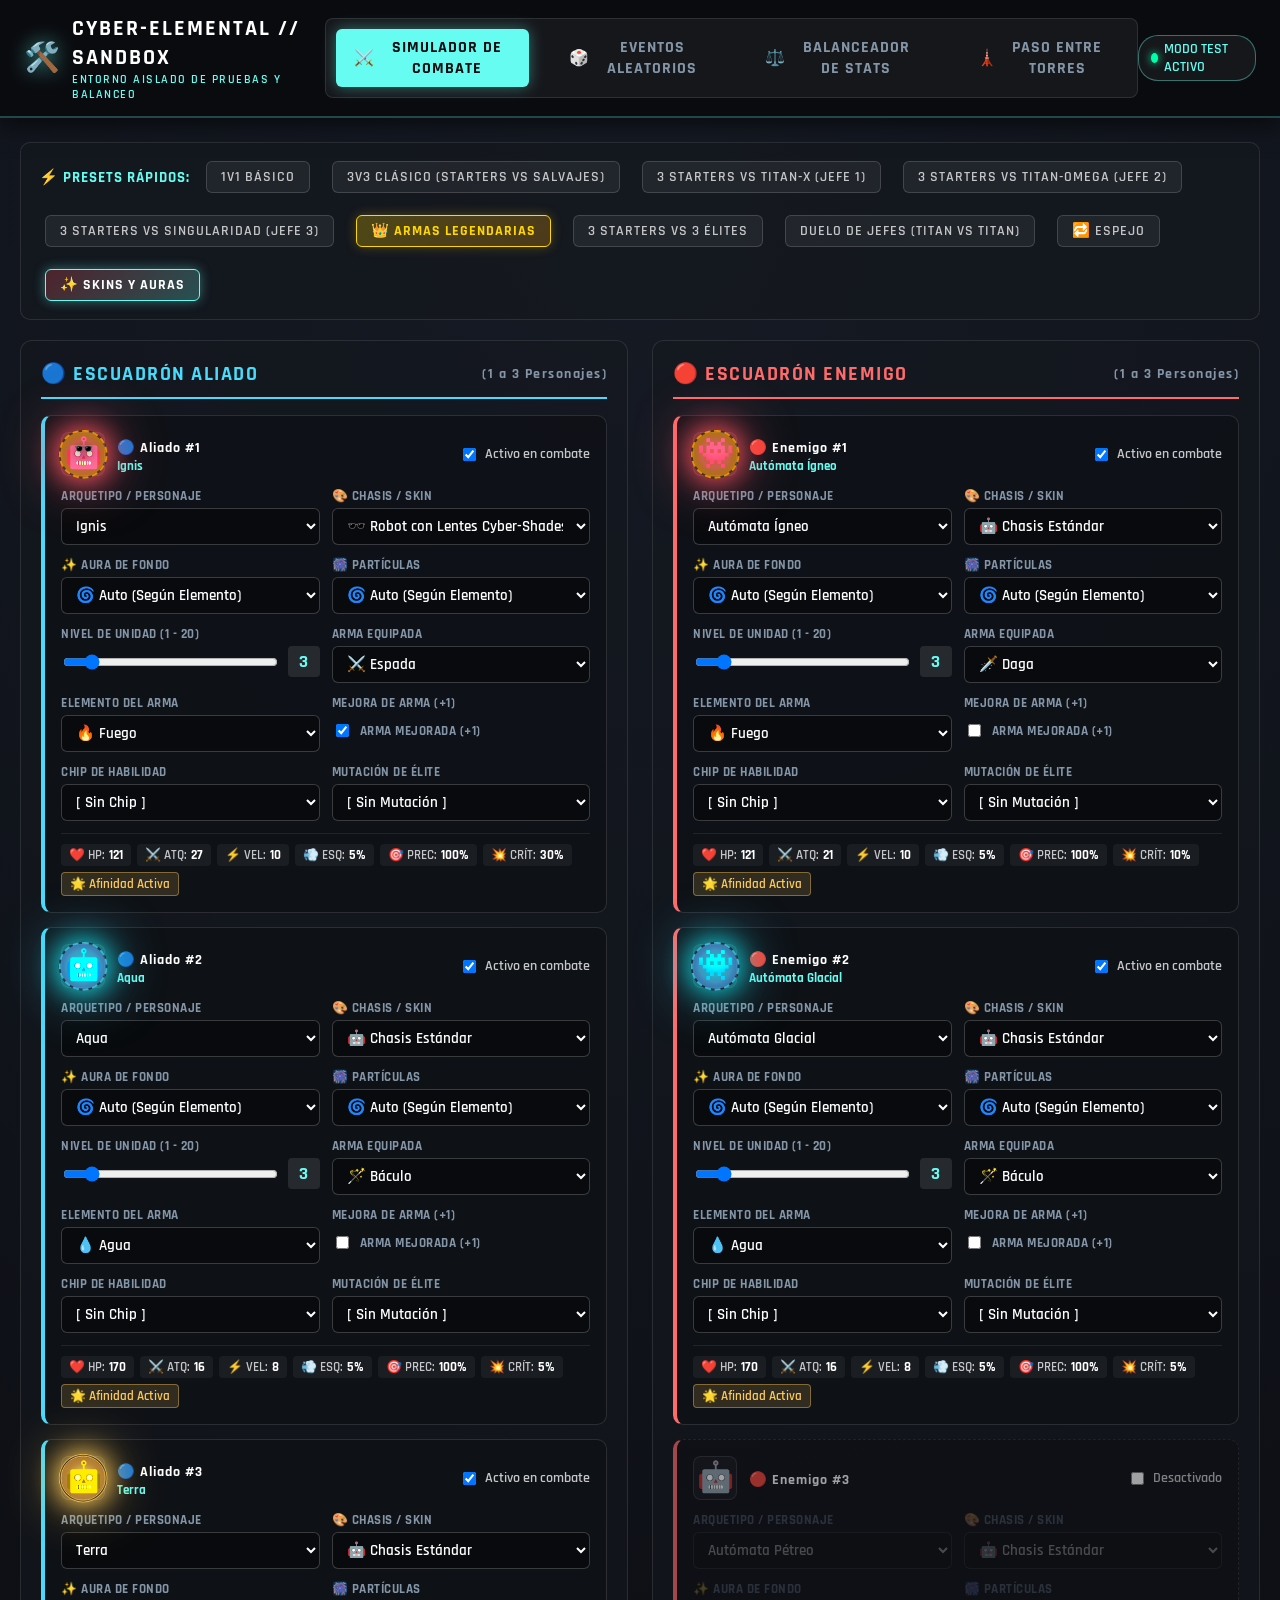
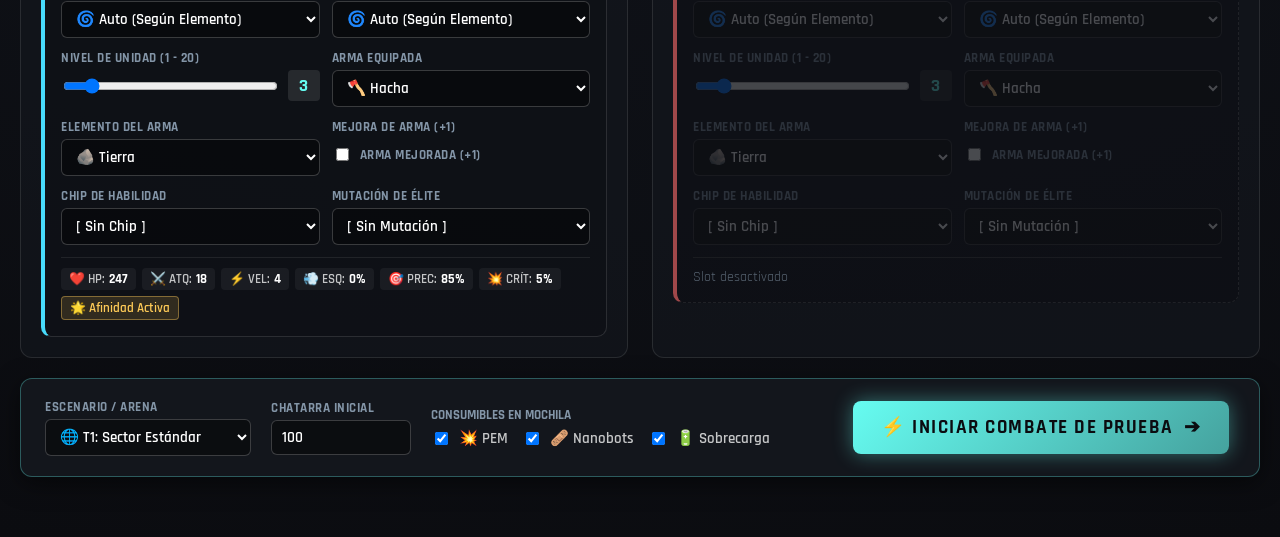
==== commit b7a6d988: "feat: rediseño de pantalla inicial, checkpoint exclusivo en BD al ascender torres y revivir aliados " ====
--- a/sandbox.html
+++ b/sandbox.html
@@ -5,7 +5,7 @@
     <meta name="viewport" content="width=device-width, initial-scale=1.0, maximum-scale=1.0, user-scalable=no, viewport-fit=cover">
     <title>Cyber-Elemental // Sandbox de Pruebas y Balance</title>
     <link href="https://fonts.googleapis.com/css2?family=Rajdhani:wght@400;500;600;700;800&display=swap" rel="stylesheet">
-    <link rel="stylesheet" href="style.css">
+    <link rel="stylesheet" href="style.css?v=3.8">
     <link rel="stylesheet" href="sandbox.css">
 </head>
 <body class="sandbox-app-wrapper">
@@ -106,9 +106,21 @@
                         <div class="form-group" style="min-width: 170px;">
                             <label>Escenario / Arena</label>
                             <select class="form-control" onchange="Sandbox.combatConfig.options.arenaBg = this.value">
-                                <option value="bg-normal">🏟️ Sector Estándar</option>
-                                <option value="bg-elite">💀 Sector Élite</option>
-                                <option value="bg-boss">👑 Cámara del Jefe Final</option>
+                                <optgroup label="Torre 1: Red de Servidores (Cyan)">
+                                    <option value="combat-tower-1 bg-normal">🌐 T1: Sector Estándar</option>
+                                    <option value="combat-tower-1 bg-elite">💀 T1: Sector Élite</option>
+                                    <option value="combat-tower-1 bg-boss">👑 T1: Cámara del Jefe</option>
+                                </optgroup>
+                                <optgroup label="Torre 2: Procesador Cuántico (Violeta)">
+                                    <option value="combat-tower-2 bg-normal">🔮 T2: Sector Estándar</option>
+                                    <option value="combat-tower-2 bg-elite">💀 T2: Sector Élite</option>
+                                    <option value="combat-tower-2 bg-boss">👑 T2: Cámara del Jefe</option>
+                                </optgroup>
+                                <optgroup label="Torre 3: Reactor de Fusión Solar (Ámbar)">
+                                    <option value="combat-tower-3 bg-normal">⚡ T3: Sector Estándar</option>
+                                    <option value="combat-tower-3 bg-elite">💀 T3: Sector Élite</option>
+                                    <option value="combat-tower-3 bg-boss">👑 T3: Cámara del Jefe</option>
+                                </optgroup>
                             </select>
                         </div>
 
@@ -179,8 +191,8 @@
                         <div id="combat-turn-queue" class="combat-turn-queue"></div>
                         <div id="combat-player-team" class="combat-player-team"></div>
                         <div id="combat-enemy-team" class="combat-enemy-team"></div>
-                    </div>
-                    <div id="combat-actions" class="combat-tactical-box"></div>
+                        <div id="combat-actions" class="combat-tactical-box"></div>
+                    </div>
                 </div>
 
             </div>
--- a/style.css
+++ b/style.css
@@ -829,11 +829,159 @@
     height: 100%;
     box-sizing: border-box;
     overflow: hidden;
+    position: relative;
+    background-size: cover;
+    background-position: center top;
+    background-repeat: no-repeat;
+    transition: background 0.5s ease;
 }
 
 #screen-map.active {
     display: flex;
     flex-direction: column;
+}
+
+#screen-map.tower-theme-1 {
+    background: linear-gradient(to bottom, rgba(11, 12, 16, 0.72) 0%, rgba(11, 12, 16, 0.88) 100%),
+                url('assets/tower_1_bg.jpg') center top / cover no-repeat;
+}
+
+#screen-map.tower-theme-2 {
+    background: linear-gradient(to bottom, rgba(15, 8, 25, 0.68) 0%, rgba(11, 6, 20, 0.86) 100%),
+                url('assets/tower_2_bg.jpg') center top / cover no-repeat;
+}
+
+#screen-map.tower-theme-3 {
+    background: linear-gradient(to bottom, rgba(20, 10, 5, 0.68) 0%, rgba(12, 7, 5, 0.86) 100%),
+                url('assets/tower_3_bg.jpg') center top / cover no-repeat;
+}
+
+/* ==========================================================================
+   Ambientación Visual y Paletas Temáticas por Torre (Pisos y Navegación)
+   ========================================================================== */
+
+/* --- Torre 1: Red Central (Cian Cibernético) --- */
+.tower-theme-1 .map-header-panel {
+    border-color: rgba(102, 252, 241, 0.35);
+    box-shadow: 0 8px 30px rgba(0, 0, 0, 0.75), 0 0 20px rgba(102, 252, 241, 0.12);
+}
+.tower-theme-1 .map-header-badge {
+    color: #66fcf1;
+    border-color: rgba(102, 252, 241, 0.4);
+    background: rgba(102, 252, 241, 0.12);
+}
+.tower-theme-1 .map-main-title {
+    background: linear-gradient(90deg, #ffffff 0%, #66fcf1 100%);
+    -webkit-background-clip: text;
+    -webkit-text-fill-color: transparent;
+    filter: drop-shadow(0 0 10px rgba(102, 252, 241, 0.5));
+}
+.tower-theme-1 .floor-current {
+    background: rgba(102, 252, 241, 0.09);
+    border: 1px solid rgba(102, 252, 241, 0.65);
+    box-shadow: 0 0 26px rgba(102, 252, 241, 0.3), inset 0 0 15px rgba(102, 252, 241, 0.08);
+}
+.tower-theme-1 .floor-badge-current {
+    color: #66fcf1;
+    text-shadow: 0 0 10px rgba(102, 252, 241, 0.7);
+}
+.tower-theme-1 .active-sub {
+    color: #66fcf1;
+}
+.tower-theme-1 .map-floor-pill .pill-val {
+    color: #66fcf1;
+    text-shadow: 0 0 8px rgba(102, 252, 241, 0.5);
+}
+.map-line-active-tower-1 {
+    filter: drop-shadow(0 0 7px #66fcf1);
+}
+
+/* --- Torre 2: Subespacio Cuántico (Violeta / Magenta Cósmico) --- */
+.tower-theme-2 .map-header-panel {
+    border-color: rgba(176, 38, 255, 0.45);
+    box-shadow: 0 8px 30px rgba(0, 0, 0, 0.75), 0 0 25px rgba(176, 38, 255, 0.22);
+}
+.tower-theme-2 .map-header-badge {
+    color: #d980fa;
+    border-color: rgba(176, 38, 255, 0.55);
+    background: rgba(176, 38, 255, 0.16);
+    text-shadow: 0 0 8px rgba(176, 38, 255, 0.6);
+}
+.tower-theme-2 .map-main-title {
+    background: linear-gradient(90deg, #ffffff 0%, #d980fa 50%, #b026ff 100%);
+    -webkit-background-clip: text;
+    -webkit-text-fill-color: transparent;
+    filter: drop-shadow(0 0 12px rgba(176, 38, 255, 0.65));
+}
+.tower-theme-2 .map-floor-pill {
+    border-color: rgba(176, 38, 255, 0.5);
+}
+.tower-theme-2 .map-floor-pill .pill-val {
+    color: #d980fa;
+    text-shadow: 0 0 10px rgba(176, 38, 255, 0.7);
+}
+.tower-theme-2 .floor-current {
+    background: rgba(176, 38, 255, 0.12);
+    border: 1px solid rgba(217, 128, 250, 0.75);
+    box-shadow: 0 0 30px rgba(176, 38, 255, 0.35), inset 0 0 16px rgba(176, 38, 255, 0.15);
+}
+.tower-theme-2 .floor-badge-current {
+    color: #d980fa;
+    text-shadow: 0 0 10px rgba(176, 38, 255, 0.75);
+}
+.tower-theme-2 .active-sub {
+    color: #d980fa;
+}
+.tower-theme-2 .floor-passed {
+    background: rgba(20, 10, 30, 0.6);
+    border: 1px solid rgba(176, 38, 255, 0.1);
+}
+.map-line-active-tower-2 {
+    filter: drop-shadow(0 0 8px #b026ff);
+}
+
+/* --- Torre 3: Núcleo de Singularidad (Oro Solar / Ámbar Cósmico) --- */
+.tower-theme-3 .map-header-panel {
+    border-color: rgba(243, 156, 18, 0.5);
+    box-shadow: 0 8px 30px rgba(0, 0, 0, 0.75), 0 0 30px rgba(243, 156, 18, 0.25);
+}
+.tower-theme-3 .map-header-badge {
+    color: #f39c12;
+    border-color: rgba(243, 156, 18, 0.6);
+    background: rgba(243, 156, 18, 0.18);
+    text-shadow: 0 0 8px rgba(243, 156, 18, 0.7);
+}
+.tower-theme-3 .map-main-title {
+    background: linear-gradient(90deg, #ffffff 0%, #f39c12 50%, #e67e22 100%);
+    -webkit-background-clip: text;
+    -webkit-text-fill-color: transparent;
+    filter: drop-shadow(0 0 14px rgba(243, 156, 18, 0.75));
+}
+.tower-theme-3 .map-floor-pill {
+    border-color: rgba(243, 156, 18, 0.55);
+}
+.tower-theme-3 .map-floor-pill .pill-val {
+    color: #f39c12;
+    text-shadow: 0 0 10px rgba(243, 156, 18, 0.7);
+}
+.tower-theme-3 .floor-current {
+    background: rgba(243, 156, 18, 0.13);
+    border: 1px solid rgba(243, 156, 18, 0.85);
+    box-shadow: 0 0 32px rgba(243, 156, 18, 0.45), inset 0 0 18px rgba(243, 156, 18, 0.18);
+}
+.tower-theme-3 .floor-badge-current {
+    color: #f39c12;
+    text-shadow: 0 0 10px rgba(243, 156, 18, 0.8);
+}
+.tower-theme-3 .active-sub {
+    color: #f39c12;
+}
+.tower-theme-3 .floor-passed {
+    background: rgba(25, 14, 5, 0.6);
+    border: 1px solid rgba(243, 156, 18, 0.1);
+}
+.map-line-active-tower-3 {
+    filter: drop-shadow(0 0 9px #f39c12);
 }
 
 /* Panel Superior del Mapa */
@@ -2322,28 +2470,31 @@
     box-shadow: 0 0 6px currentColor;
 }
 
-/* Barras de Estado (Buff/Debuff) */
+/* Barras de Estado (Buff/Debuff - Sin espacio muerto cuando está vacío) */
 .status-bars {
-    position: absolute;
-    top: -50px;
-    left: 0;
+    position: relative;
     width: 100%;
+    min-height: 0;
     display: flex;
     flex-direction: column;
-    gap: 4px;
-    align-items: center;
+    gap: 2px;
+    align-items: center;
+    justify-content: flex-end;
+    margin-bottom: 2px;
     z-index: 25;
     pointer-events: auto;
 }
 
 .buff-bar, .debuff-bar {
     display: none; /* JS toggles to flex when statuses exist */
-    gap: 6px;
-    padding: 2px 8px;
+    gap: 5px;
+    padding: 1px 4px;
     align-items: center;
     justify-content: center;
     background: transparent;
     pointer-events: auto;
+    flex-wrap: wrap;
+    max-width: 100%;
 }
 
 .status-pill {
@@ -2474,23 +2625,37 @@
     transform: translateX(-50%) translateY(0);
 }
 
+/* Tooltips para enemigos en la parte superior: se muestran hacia abajo para no salirse de la arena */
+.combat-enemy-unit .status-pill::after {
+    bottom: auto;
+    top: calc(100% + 8px);
+    transform: translateX(-50%) translateY(-4px);
+}
+.combat-enemy-unit .status-pill::before {
+    bottom: auto;
+    top: calc(100% + 3px);
+    border-width: 0 5px 5px 5px;
+    border-color: transparent transparent var(--accent-color) transparent;
+    transform: translateX(-50%) translateY(-4px);
+}
+.combat-enemy-unit .status-pill:hover::after,
+.combat-enemy-unit .status-pill:hover::before {
+    transform: translateX(-50%) translateY(0);
+}
+
 /* Combate Arena */
 .combat-arena {
-    display: flex;
-    justify-content: space-around;
-    align-items: flex-end;
-    margin: 0 auto 10px auto;
-    padding: 20px 25px 18px 25px;
+    position: relative;
+    overflow: hidden;
+    margin: 0 auto;
     border-radius: 14px;
     border: 1px solid rgba(102, 252, 241, 0.35);
-    position: relative;
-    overflow: hidden;
     box-shadow: inset 0 0 60px rgba(0, 0, 0, 0.85), 0 8px 30px rgba(0, 0, 0, 0.7);
-    flex-grow: 0;
-    height: 330px;
-    min-height: 330px;
-    max-height: 350px;
-    width: 96%;
+    flex: 1;
+    height: 100%;
+    min-height: 0;
+    max-height: 100%;
+    width: 98%;
     box-sizing: border-box;
 }
 
@@ -2499,43 +2664,108 @@
     bottom: 0;
     left: 0;
     width: 100%;
-    height: 44%;
+    height: 75%;
     background-image: 
-        linear-gradient(rgba(102, 252, 241, 0.08) 1px, transparent 1px),
-        linear-gradient(90deg, rgba(102, 252, 241, 0.08) 1px, transparent 1px);
+        linear-gradient(rgba(102, 252, 241, 0.05) 1px, transparent 1px),
+        linear-gradient(90deg, rgba(102, 252, 241, 0.05) 1px, transparent 1px);
     background-size: 40px 20px;
-    perspective: 200px;
-    transform: rotateX(65deg) scale(1.5);
+    perspective: 250px;
+    transform: rotateX(60deg) scale(1.6);
     transform-origin: bottom center;
-    opacity: 0.45;
+    opacity: 0.18;
     pointer-events: none;
-    mask-image: linear-gradient(to top, rgba(0,0,0,1) 20%, transparent 100%);
-    -webkit-mask-image: linear-gradient(to top, rgba(0,0,0,1) 20%, transparent 100%);
+    mask-image: linear-gradient(to top, rgba(0,0,0,1) 15%, rgba(0,0,0,0.5) 75%, transparent 100%);
+    -webkit-mask-image: linear-gradient(to top, rgba(0,0,0,1) 15%, rgba(0,0,0,0.5) 75%, transparent 100%);
 }
 
 #screen-combat {
+    display: none;
+    flex-direction: column;
     justify-content: center;
-    gap: 8px;
-    padding-top: 55px;
-    padding-bottom: 12px;
-}
-
-/* Fondos con Imágenes Cyberpunk */
+    align-items: center;
+    gap: 6px;
+    padding-top: 46px;
+    padding-bottom: 6px;
+    padding-left: 10px;
+    padding-right: 10px;
+    box-sizing: border-box;
+    height: 100%;
+    overflow: hidden;
+}
+
+#screen-combat.active {
+    display: flex;
+}
+
+#screen-combat:not(.active) {
+    display: none !important;
+}
+
+/* Fondos con Imágenes Cyberpunk para Arena de Combate (Plataformas y Pisos de Batalla) */
 .bg-normal, .bg-normal-alt { 
-    background: linear-gradient(to bottom, rgba(11, 12, 16, 0.3) 0%, rgba(11, 12, 16, 0.7) 100%),
-                url('assets/arena_bg.jpg') center bottom / cover no-repeat;
+    background: linear-gradient(to bottom, rgba(11, 12, 16, 0.12) 0%, rgba(11, 12, 16, 0.45) 100%),
+                url('assets/combat_arena_tower1.jpg?v=2') center top / cover no-repeat;
 }
 
 .bg-elite { 
-    background: linear-gradient(to bottom, rgba(40, 5, 60, 0.3) 0%, rgba(15, 2, 25, 0.8) 100%),
-                url('assets/elite_bg.jpg') center bottom / cover no-repeat;
+    background: linear-gradient(to bottom, rgba(40, 5, 60, 0.22) 0%, rgba(15, 2, 25, 0.55) 100%),
+                url('assets/combat_arena_tower1.jpg?v=2') center top / cover no-repeat;
     box-shadow: inset 0 0 90px rgba(176, 38, 255, 0.4);
 }
 
 .bg-boss { 
-    background: linear-gradient(to bottom, rgba(60, 0, 0, 0.3) 0%, rgba(20, 0, 0, 0.85) 100%),
-                url('assets/boss_bg.jpg') center bottom / cover no-repeat;
+    background: linear-gradient(to bottom, rgba(60, 0, 0, 0.22) 0%, rgba(20, 0, 0, 0.6) 100%),
+                url('assets/combat_arena_tower1.jpg?v=2') center top / cover no-repeat;
     box-shadow: inset 0 0 110px rgba(255, 0, 50, 0.5);
+}
+
+/* Fondos de Arena Específicos por Torre */
+.combat-tower-1.bg-normal, .combat-tower-1.bg-normal-alt {
+    background: linear-gradient(to bottom, rgba(11, 12, 16, 0.12) 0%, rgba(11, 12, 16, 0.45) 100%),
+                url('assets/combat_arena_tower1.jpg?v=2') center top / cover no-repeat;
+    box-shadow: inset 0 0 80px rgba(102, 252, 241, 0.22);
+}
+.combat-tower-1.bg-elite {
+    background: linear-gradient(to bottom, rgba(30, 10, 50, 0.22) 0%, rgba(15, 5, 25, 0.55) 100%),
+                url('assets/combat_arena_tower1.jpg?v=2') center top / cover no-repeat;
+    box-shadow: inset 0 0 95px rgba(176, 38, 255, 0.4);
+}
+.combat-tower-1.bg-boss {
+    background: linear-gradient(to bottom, rgba(60, 0, 0, 0.22) 0%, rgba(20, 0, 0, 0.6) 100%),
+                url('assets/combat_arena_tower1.jpg?v=2') center top / cover no-repeat;
+    box-shadow: inset 0 0 120px rgba(255, 0, 50, 0.55);
+}
+
+.combat-tower-2.bg-normal, .combat-tower-2.bg-normal-alt {
+    background: linear-gradient(to bottom, rgba(25, 10, 45, 0.15) 0%, rgba(12, 5, 25, 0.5) 100%),
+                url('assets/combat_arena_tower2.jpg?v=2') center top / cover no-repeat;
+    box-shadow: inset 0 0 95px rgba(176, 38, 255, 0.38);
+}
+.combat-tower-2.bg-elite {
+    background: linear-gradient(to bottom, rgba(40, 10, 65, 0.22) 0%, rgba(18, 2, 35, 0.58) 100%),
+                url('assets/combat_arena_tower2.jpg?v=2') center top / cover no-repeat;
+    box-shadow: inset 0 0 115px rgba(217, 128, 250, 0.55);
+}
+.combat-tower-2.bg-boss {
+    background: linear-gradient(to bottom, rgba(50, 5, 75, 0.22) 0%, rgba(20, 2, 40, 0.62) 100%),
+                url('assets/combat_arena_tower2.jpg?v=2') center top / cover no-repeat;
+    box-shadow: inset 0 0 135px rgba(176, 38, 255, 0.75);
+}
+
+.combat-tower-3.bg-normal, .combat-tower-3.bg-normal-alt {
+    background: linear-gradient(to bottom, rgba(40, 20, 5, 0.15) 0%, rgba(15, 8, 3, 0.5) 100%),
+                url('assets/combat_arena_tower3.jpg?v=2') center top / cover no-repeat;
+    box-shadow: inset 0 0 95px rgba(243, 156, 18, 0.38);
+}
+.combat-tower-3.bg-elite {
+    background: linear-gradient(to bottom, rgba(55, 25, 5, 0.22) 0%, rgba(25, 10, 2, 0.58) 100%),
+                url('assets/combat_arena_tower3.jpg?v=2') center top / cover no-repeat;
+    box-shadow: inset 0 0 120px rgba(243, 156, 18, 0.58);
+}
+.combat-tower-3.bg-boss {
+    background: linear-gradient(to bottom, rgba(60, 15, 0, 0.22) 0%, rgba(25, 5, 0, 0.62) 100%),
+                url('assets/combat_arena_tower3.jpg?v=2') center top / cover no-repeat;
+    box-shadow: inset 0 0 145px rgba(255, 121, 63, 0.8);
 }
 
 /* Barra de Iniciativa / Cola de Turnos */
@@ -2551,7 +2781,7 @@
     backdrop-filter: blur(10px);
     border: 1px solid rgba(102, 252, 241, 0.3);
     border-radius: 20px;
-    padding: 3px 10px;
+    padding: 3px 6px;
     z-index: 30;
     box-shadow: 0 4px 15px rgba(0, 0, 0, 0.8), 0 0 12px rgba(102, 252, 241, 0.15);
     max-width: 90%;
@@ -2559,12 +2789,7 @@
 }
 
 .turn-queue-label {
-    font-size: 10px;
-    font-weight: 800;
-    color: var(--secondary-accent);
-    letter-spacing: 1px;
-    margin-right: 4px;
-    text-transform: uppercase;
+    display: none !important;
 }
 
 .turn-queue-item {
@@ -2614,33 +2839,53 @@
     font-weight: 800;
 }
 
-/* Escuadrón Aliado (Party Combat) */
+/* Escuadrón Aliado (Mitad Izquierda, vertical - Punta de Flecha > Compacta) */
 .combat-player-team {
-    display: flex;
-    justify-content: space-evenly;
-    align-items: flex-end;
-    flex: 1;
-    max-width: 620px;
-    gap: 8px;
+    position: absolute;
+    top: 48px;
+    bottom: 160px;
+    left: 20px;
+    right: calc(50% + 15px);
+    display: grid;
+    grid-template-rows: repeat(3, auto);
+    align-content: center;
+    justify-content: center;
+    row-gap: 12px;
+    z-index: 2;
+    pointer-events: none;
+}
+
+.combat-ally-unit {
+    display: flex;
+    flex-direction: column;
+    align-items: center;
     position: relative;
-    z-index: 2;
-}
-
-.combat-ally-unit {
-    display: flex;
-    flex-direction: column;
-    align-items: center;
-    flex: 1;
-    max-width: 195px;
-    min-width: 120px;
-    position: relative;
-    transition: all 0.3s ease;
+    transition: transform 0.3s ease, opacity 0.3s ease;
     box-sizing: border-box;
+    pointer-events: auto;
+    justify-self: center;
+    margin-left: 0;
+    margin-right: 0;
+}
+
+/* Distribución táctica vertical: 1 arriba (ala), 0 al medio (punta de lanza frontal), 2 abajo (ala) */
+.combat-ally-unit.slot-top {
+    grid-row: 1;
+    transform: translateX(-12px);
+}
+.combat-ally-unit.slot-center {
+    grid-row: 2;
+    transform: translateX(48px); /* Punta de Flecha > Compacta y unificada (60px de profundidad) */
+}
+.combat-ally-unit.slot-bottom {
+    grid-row: 3;
+    transform: translateX(-12px);
 }
 
 /* Solo el robot activo en el turno se mueve, de forma rápida y notoria, sin alterar su color elemental */
 .combat-ally-unit .combat-avatar-emoji {
     animation: none;
+    font-size: 48px;
 }
 
 .combat-ally-unit.acting-now .combat-avatar-emoji:not(.anim-attack-player):not(.anim-hit-player) {
@@ -2653,11 +2898,6 @@
     animation: platformGlow 0.75s ease-in-out infinite alternate;
 }
 
-.combat-ally-unit.acting-now .combat-hud-card {
-    border-color: #66fcf1 !important;
-    box-shadow: 0 0 20px rgba(102, 252, 241, 0.5), 0 8px 25px rgba(0,0,0,0.8) !important;
-}
-
 .combat-ally-unit.is-offline {
     opacity: 0.35;
     filter: grayscale(1);
@@ -2665,7 +2905,7 @@
 
 @keyframes allyActivePulse {
     0% { transform: translateY(0); }
-    100% { transform: translateY(-14px); }
+    100% { transform: translateY(-12px); }
 }
 
 @keyframes platformGlow {
@@ -2673,29 +2913,52 @@
     100% { transform: translateX(-50%) scale(1.1); opacity: 1; }
 }
 
-/* Escuadrón Enemigo */
+/* Escuadrón Enemigo (Mitad Derecha, vertical - Punta de Flecha < Compacta) */
 .combat-enemy-team {
-    display: flex;
-    justify-content: space-evenly;
-    align-items: flex-end;
-    flex: 1;
-    max-width: 620px;
-    gap: 8px;
+    position: absolute;
+    top: 48px;
+    bottom: 160px;
+    left: calc(50% + 15px);
+    right: 20px;
+    display: grid;
+    grid-template-rows: repeat(3, auto);
+    align-content: center;
+    justify-content: center;
+    row-gap: 12px;
+    z-index: 2;
+}
+
+.combat-enemy-unit {
+    display: flex;
+    flex-direction: column;
+    align-items: center;
     position: relative;
-    z-index: 2;
-}
-
-.combat-enemy-unit {
-    display: flex;
-    flex-direction: column;
-    align-items: center;
-    flex: 1;
-    max-width: 195px;
-    min-width: 120px;
-    position: relative;
-    transition: all 0.3s ease;
+    transition: transform 0.3s ease, opacity 0.3s ease;
     box-sizing: border-box;
     text-align: center;
+    justify-self: center;
+    margin-left: 0;
+    margin-right: 0;
+}
+
+/* Distribución táctica vertical: 1 arriba (ala), 0 al medio (punta de lanza frontal), 2 abajo (ala) */
+.combat-enemy-unit.slot-top {
+    grid-row: 1;
+    transform: translateX(12px);
+}
+.combat-enemy-unit.slot-center {
+    grid-row: 2;
+    transform: translateX(-48px); /* Punta de Flecha < Compacta y unificada */
+}
+.combat-enemy-unit.slot-bottom {
+    grid-row: 3;
+    transform: translateX(12px);
+}
+
+/* Cuando solo hay 1 robot en combate, se centra sin desplazamiento de flecha */
+.team-count-1 .combat-ally-unit,
+.enemy-count-1 .combat-enemy-unit {
+    transform: translateX(0) !important;
 }
 
 .combat-enemy-unit.is-offline {
@@ -2707,6 +2970,7 @@
 .combat-enemy-unit .combat-avatar-emoji {
     animation: float-enemy 2.8s ease-in-out infinite;
     transform: scaleX(-1);
+    font-size: 48px;
 }
 
 .combat-enemy-unit.acting-now .combat-avatar-emoji:not(.anim-attack-enemy):not(.anim-hit-enemy) {
@@ -2719,14 +2983,9 @@
     animation: platformGlow 0.75s ease-in-out infinite alternate;
 }
 
-.combat-enemy-unit.acting-now .enemy-hud {
-    border-color: #ff3366 !important;
-    box-shadow: 0 0 20px rgba(255, 51, 102, 0.5), 0 8px 25px rgba(0,0,0,0.8) !important;
-}
-
 @keyframes enemyActivePulse {
     0% { transform: scaleX(-1) translateY(0); }
-    100% { transform: scaleX(-1) translateY(-14px); }
+    100% { transform: scaleX(-1) translateY(-12px); }
 }
 
 /* Modo selección de objetivo interactivo en arena */
@@ -2735,13 +2994,80 @@
 }
 
 .combat-enemy-unit.is-selectable-target:hover .combat-avatar-emoji {
-    transform: scaleX(-1) scale(1.12);
+    transform: scaleX(-1) scale(1.15);
     filter: drop-shadow(0 0 22px rgba(255, 71, 87, 0.9));
 }
 
-.combat-enemy-unit.is-selectable-target:hover .enemy-hud {
-    border-color: #ff4757 !important;
-    box-shadow: 0 0 20px rgba(255, 71, 87, 0.7) !important;
+.combat-enemy-unit.is-selectable-target:hover .enemy-platform {
+    box-shadow: 0 0 25px rgba(255, 71, 87, 0.9), inset 0 0 15px rgba(255, 71, 87, 0.7);
+    border-color: #ff4757;
+}
+
+/* Escalado para 1v1 */
+.team-count-1 .combat-ally-unit .combat-avatar-emoji,
+.enemy-count-1 .combat-enemy-unit .combat-avatar-emoji {
+    font-size: 56px;
+}
+
+/* Mini HUD Flotante bajo cada robot en arena */
+.combat-mini-hud {
+    display: flex;
+    flex-direction: column;
+    align-items: center;
+    gap: 2px;
+    margin-top: 4px;
+    width: 84px;
+    z-index: 5;
+    pointer-events: none;
+}
+
+.mini-hp-bar-track {
+    width: 100%;
+    height: 6px;
+    background: rgba(0, 0, 0, 0.75);
+    border: 1px solid rgba(255, 255, 255, 0.25);
+    border-radius: 4px;
+    overflow: hidden;
+    position: relative;
+    box-shadow: 0 2px 5px rgba(0, 0, 0, 0.5);
+}
+
+.mini-hp-bar-fill {
+    height: 100%;
+    background: linear-gradient(90deg, #10ac84, #00d2d3);
+    border-radius: 3px;
+    transition: width 0.35s ease;
+}
+
+.mini-hp-bar-fill.is-enemy {
+    background: linear-gradient(90deg, #ee5253, #ff4757);
+}
+
+.mini-shield-bar-fill {
+    position: absolute;
+    top: 0;
+    height: 100%;
+    background: linear-gradient(90deg, #70a1ff, #1e90ff);
+    opacity: 0.85;
+    border-radius: 3px;
+    transition: all 0.35s ease;
+}
+
+.mini-hp-text {
+    display: flex;
+    align-items: center;
+    justify-content: center;
+    gap: 3px;
+    font-size: 10px;
+    font-family: 'Rajdhani', monospace;
+    font-weight: 800;
+    color: #e2e8f0;
+    line-height: 1;
+    text-shadow: 0 1px 3px rgba(0, 0, 0, 0.9);
+}
+
+.mini-shield-val {
+    color: #70a1ff;
 }
 
 /* Tamaños Adaptativos de Emojis y Plataformas según cantidad de combatientes */
@@ -3222,6 +3548,31 @@
 .enemy-count-2 .combat-avatar-emoji { font-size: 64px; }
 .enemy-count-3 .combat-avatar-emoji { font-size: 52px; }
 
+/* Sombra Proyectada en el Suelo de Combate (Ground Shadows) */
+.combat-floor-shadow {
+    position: absolute;
+    bottom: -6px;
+    left: 50%;
+    transform: translateX(-50%);
+    width: 110px;
+    height: 28px;
+    border-radius: 50%;
+    background: radial-gradient(ellipse at center, rgba(0, 0, 0, 0.92) 0%, rgba(0, 0, 0, 0.7) 45%, rgba(0, 0, 0, 0.22) 75%, transparent 92%);
+    box-shadow: 0 4px 14px rgba(0, 0, 0, 0.75);
+    filter: blur(4px);
+    z-index: 0;
+    pointer-events: none;
+    transition: transform 0.3s ease, opacity 0.3s ease, width 0.3s ease;
+}
+
+.team-count-1 .combat-floor-shadow { width: 130px; height: 32px; filter: blur(5px); }
+.team-count-2 .combat-floor-shadow { width: 105px; height: 26px; filter: blur(4px); }
+.team-count-3 .combat-floor-shadow { width: 88px; height: 22px; filter: blur(3px); }
+
+.enemy-count-1 .combat-floor-shadow { width: 130px; height: 32px; filter: blur(5px); }
+.enemy-count-2 .combat-floor-shadow { width: 105px; height: 26px; filter: blur(4px); }
+.enemy-count-3 .combat-floor-shadow { width: 88px; height: 22px; filter: blur(3px); }
+
 .combat-holo-platform {
     position: absolute;
     bottom: -6px;
@@ -3256,7 +3607,89 @@
     border: 1px dashed rgba(255, 51, 102, 0.4);
 }
 
-/* TITAN-X: Jefe Colosal (Doble de tamaño, plataforma masiva y aura) */
+/* TITAN-X: Jefe Colosal (Doble de tamaño, plataforma masiva, aura y sombra colosal) */
+.combat-enemy-unit.is-boss-titan .combat-floor-shadow {
+    width: 250px !important;
+    height: 56px !important;
+    bottom: -10px !important;
+    background: radial-gradient(ellipse at center, rgba(0, 0, 0, 0.98) 0%, rgba(0, 0, 0, 0.8) 45%, rgba(0, 0, 0, 0.28) 75%, transparent 92%) !important;
+    box-shadow: 0 8px 24px rgba(0, 0, 0, 0.9) !important;
+    filter: blur(8px) !important;
+}
+
+/* Animaciones dinámicas de sombras */
+.combat-ally-unit.acting-now .combat-floor-shadow {
+    animation: allyShadowPulse 0.75s ease-in-out infinite alternate;
+}
+
+.combat-enemy-unit:not(.is-offline) .combat-floor-shadow {
+    animation: enemyShadowFloat 2.8s ease-in-out infinite;
+}
+
+.combat-enemy-unit.acting-now .combat-floor-shadow {
+    animation: enemyShadowPulse 0.75s ease-in-out infinite alternate !important;
+}
+
+.combat-enemy-unit.is-boss-titan:not(.is-offline) .combat-floor-shadow {
+    animation: titanShadowBreathing 2.4s ease-in-out infinite alternate !important;
+}
+
+.combat-ally-unit.is-offline .combat-floor-shadow,
+.combat-enemy-unit.is-offline .combat-floor-shadow {
+    opacity: 0.15;
+    transform: translateX(-50%) scale(0.6);
+}
+
+@keyframes allyShadowPulse {
+    0% {
+        transform: translateX(-50%) scale(1.0);
+        opacity: 0.95;
+        filter: blur(4px);
+    }
+    100% {
+        transform: translateX(-50%) scale(0.82);
+        opacity: 0.5;
+        filter: blur(7px);
+    }
+}
+
+@keyframes enemyShadowFloat {
+    0%, 100% {
+        transform: translateX(-50%) scale(1.0);
+        opacity: 0.95;
+        filter: blur(4px);
+    }
+    50% {
+        transform: translateX(-50%) scale(0.86);
+        opacity: 0.55;
+        filter: blur(6px);
+    }
+}
+
+@keyframes enemyShadowPulse {
+    0% {
+        transform: translateX(-50%) scale(1.0);
+        opacity: 0.95;
+    }
+    100% {
+        transform: translateX(-50%) scale(0.82);
+        opacity: 0.5;
+        filter: blur(7px);
+    }
+}
+
+@keyframes titanShadowBreathing {
+    0% {
+        transform: translateX(-50%) scale(1.0);
+        opacity: 0.98;
+    }
+    100% {
+        transform: translateX(-50%) scale(0.92);
+        opacity: 0.75;
+        filter: blur(10px);
+    }
+}
+
 .combat-enemy-unit.is-boss-titan .combat-avatar-emoji {
     font-size: 155px !important;
     filter: drop-shadow(0 0 25px rgba(255, 71, 87, 0.95)) drop-shadow(0 0 50px rgba(255, 211, 42, 0.75)) !important;
@@ -3425,16 +3858,16 @@
     50% { transform: scaleX(-1) translateY(-8px); }
 }
 
-/* Animaciones de Ataque y Daño */
+/* Animaciones de Ataque y Daño (Trayectorias Horizontales Frontales) */
 .combat-avatar-emoji.anim-attack-player,
 .anim-attack-player { 
     animation: dash-right 0.4s cubic-bezier(0.25, 1, 0.5, 1) !important; 
     z-index: 50 !important; 
 }
 @keyframes dash-right {
-    0% { transform: translateX(0) scale(1); }
-    35% { transform: translateX(130px) scale(1.25); }
-    100% { transform: translateX(0) scale(1); }
+    0% { transform: translate(0, 0) scale(1); }
+    35% { transform: translate(110px, 0) scale(1.22); }
+    100% { transform: translate(0, 0) scale(1); }
 }
 
 .combat-avatar-emoji.anim-attack-enemy,
@@ -3443,9 +3876,9 @@
     z-index: 50 !important; 
 }
 @keyframes dash-left {
-    0% { transform: scaleX(-1) translateX(0) scale(1); }
-    35% { transform: scaleX(-1) translateX(130px) scale(1.25); }
-    100% { transform: scaleX(-1) translateX(0) scale(1); }
+    0% { transform: scaleX(-1) translate(0, 0) scale(1); }
+    35% { transform: scaleX(-1) translate(110px, 0) scale(1.22); }
+    100% { transform: scaleX(-1) translate(0, 0) scale(1); }
 }
 
 .combat-avatar-emoji.anim-hit-player,
@@ -3453,9 +3886,9 @@
     animation: knockback-left 0.35s ease-out !important; 
 }
 @keyframes knockback-left {
-    0% { transform: translateX(0); }
-    35% { transform: translateX(-40px) rotate(-14deg); }
-    100% { transform: translateX(0); }
+    0% { transform: translate(0, 0); }
+    35% { transform: translate(-25px, 0) rotate(-8deg); }
+    100% { transform: translate(0, 0); }
 }
 
 .combat-avatar-emoji.anim-hit-enemy,
@@ -3463,9 +3896,9 @@
     animation: knockback-right 0.35s ease-out !important; 
 }
 @keyframes knockback-right {
-    0% { transform: scaleX(-1) translateX(0); }
-    35% { transform: scaleX(-1) translateX(-40px) rotate(-14deg); }
-    100% { transform: scaleX(-1) translateX(0); }
+    0% { transform: scaleX(-1) translate(0, 0); }
+    35% { transform: scaleX(-1) translate(-25px, 0) rotate(-8deg); }
+    100% { transform: scaleX(-1) translate(0, 0); }
 }
 
 /* Animaciones de Esquive / Evasión Acrobática */
@@ -3543,100 +3976,269 @@
 }
 
 /* ==========================================================================
-   🎮 CONSOLA TÁCTICA DE COMBATE (Nuevo Cuadro Unificado de Acciones)
+   🎮 CONSOLA TÁCTICA DE COMBATE (Barra de Acción 50/50 Dividida en Borde Inferior)
    ========================================================================== */
 .combat-tactical-box {
-    width: 96%;
-    max-width: 960px;
-    margin: 8px auto 14px auto;
-    background: rgba(13, 17, 23, 0.94);
-    backdrop-filter: blur(12px);
-    border: 1.5px solid rgba(102, 252, 241, 0.3);
-    border-radius: 14px;
-    box-shadow: 0 8px 30px rgba(0, 0, 0, 0.75), 0 0 20px rgba(102, 252, 241, 0.12);
-    padding: 10px 14px;
+    position: absolute;
+    bottom: 10px;
+    left: 12px;
+    right: 12px;
+    height: 142px;
+    margin: 0;
+    background: rgba(10, 14, 24, 0.88);
+    backdrop-filter: blur(16px);
+    -webkit-backdrop-filter: blur(16px);
+    border: 1px solid rgba(102, 252, 241, 0.35);
+    border-radius: 12px;
+    box-shadow: 0 10px 35px rgba(0, 0, 0, 0.85), inset 0 0 20px rgba(102, 252, 241, 0.08);
+    padding: 8px 10px;
     box-sizing: border-box;
     display: flex;
+    flex-direction: row;
+    align-items: stretch;
+    gap: 10px;
+    z-index: 10;
+    transition: all 0.25s ease;
+}
+
+/* Modo Espera genérico */
+.combat-tactical-box.dock-mode-waiting {
+    justify-content: center;
+    align-items: center;
+}
+
+/* ==========================================================================
+   PANEL DE TELEMETRÍA DEL ACTOR (Aliado o Enemigo) - 50%
+   ========================================================================== */
+.dock-actor-panel {
+    flex: 1 1 50%;
+    max-width: 50%;
+    display: flex;
+    flex-direction: row;
+    align-items: center;
+    gap: 10px;
+    background: rgba(255, 255, 255, 0.03);
+    border: 1px solid rgba(255, 255, 255, 0.08);
+    border-radius: 9px;
+    padding: 8px 10px;
+    box-sizing: border-box;
+    position: relative;
+    overflow: hidden;
+}
+
+/* Borde indicador Aliado */
+.dock-actor-panel.dock-actor-player {
+    border-color: rgba(102, 252, 241, 0.3);
+    background: linear-gradient(135deg, rgba(102, 252, 241, 0.06) 0%, rgba(10, 14, 24, 0.6) 100%);
+}
+.dock-actor-panel.dock-actor-player::before {
+    content: '';
+    position: absolute;
+    top: 0;
+    left: 0;
+    width: 3.5px;
+    height: 100%;
+    background: var(--accent-color);
+    box-shadow: 0 0 10px var(--accent-color);
+}
+
+.dock-actor-avatar-box {
+    flex-shrink: 0;
+    display: flex;
+    align-items: center;
+    justify-content: center;
+    width: 54px;
+    height: 54px;
+    background: rgba(0, 0, 0, 0.55);
+    border: 2px solid rgba(102, 252, 241, 0.4);
+    border-radius: 50%;
+    position: relative;
+    box-shadow: 0 0 14px rgba(102, 252, 241, 0.25);
+}
+
+.dock-actor-avatar-box .combat-avatar-emoji {
+    font-size: 36px;
+    width: 1em;
+    height: 1em;
+}
+
+.dock-actor-avatar-box.elem-border-FUEGO { border-color: #ff4757; box-shadow: 0 0 14px rgba(255, 71, 87, 0.4); }
+.dock-actor-avatar-box.elem-border-AGUA { border-color: #00d2d3; box-shadow: 0 0 14px rgba(0, 210, 211, 0.4); }
+.dock-actor-avatar-box.elem-border-TIERRA { border-color: #feca57; box-shadow: 0 0 14px rgba(254, 202, 87, 0.4); }
+.dock-actor-avatar-box.elem-border-AIRE { border-color: #48dbfb; box-shadow: 0 0 14px rgba(72, 219, 251, 0.4); }
+.dock-actor-avatar-box.elem-border-NEUTRO { border-color: #8395a7; box-shadow: 0 0 14px rgba(131, 149, 167, 0.4); }
+
+.dock-actor-info {
+    flex: 1;
+    display: flex;
     flex-direction: column;
-    gap: 8px;
-    transition: all 0.25s ease;
-}
-
-/* Cabecera del Panel Táctico */
-.tactical-box-header {
-    display: flex;
     justify-content: space-between;
-    align-items: center;
-    border-bottom: 1px solid rgba(255, 255, 255, 0.08);
-    padding-bottom: 6px;
-    margin-bottom: 4px;
-    flex-wrap: wrap;
-    gap: 6px;
-}
-
-.tactical-header-left {
-    display: flex;
-    align-items: center;
-    gap: 8px;
-}
-
-.tactical-indicator-pulse {
-    width: 8px;
-    height: 8px;
-    border-radius: 50%;
-    background-color: var(--accent-color);
-    box-shadow: 0 0 10px var(--accent-color);
-    animation: indicatorGlow 1.5s infinite alternate;
-}
-
-.tactical-header-title {
-    font-size: 12px;
+    min-width: 0;
+    height: 100%;
+}
+
+.dock-actor-top-row {
+    display: flex;
+    align-items: center;
+    gap: 5px;
+    white-space: nowrap;
+    overflow: hidden;
+    text-overflow: ellipsis;
+}
+
+.dock-actor-name {
+    font-size: 13.5px;
+    font-weight: 900;
+    color: #ffffff;
+    letter-spacing: 0.6px;
+    text-transform: uppercase;
+    overflow: hidden;
+    text-overflow: ellipsis;
+    white-space: nowrap;
+}
+
+.dock-actor-lvl {
+    font-size: 9.5px;
     font-weight: 800;
-    letter-spacing: 1.8px;
-    color: var(--accent-color);
-    text-transform: uppercase;
-}
-
-.tactical-header-right {
-    display: flex;
-    align-items: center;
-    gap: 6px;
-}
-
-.tactical-spd-badge {
-    font-size: 11px;
+    color: #feca57;
+    background: rgba(254, 202, 87, 0.14);
+    border: 1px solid rgba(254, 202, 87, 0.3);
+    padding: 1px 4px;
+    border-radius: 4px;
+    flex-shrink: 0;
+}
+
+.dock-actor-elem {
+    font-size: 9.5px;
+    font-weight: 800;
+    flex-shrink: 0;
+}
+
+.dock-actor-spd {
+    font-size: 9.5px;
     font-weight: 800;
     color: #feca57;
     background: rgba(254, 202, 87, 0.12);
-    border: 1px solid rgba(254, 202, 87, 0.3);
-    padding: 2px 6px;
+    border: 1px solid rgba(254, 202, 87, 0.25);
+    padding: 1px 4px;
     border-radius: 4px;
-}
-
-/* 1. Grid Principal (4 Comandos Tácticos) */
-.tactical-main-grid {
+    flex-shrink: 0;
+}
+
+.dock-actor-statuses {
+    display: flex;
+    flex-wrap: wrap;
+    gap: 4px;
+    align-items: center;
+    max-height: 48px;
+    overflow-y: auto;
+    margin: 2px 0;
+}
+
+.dock-status-pill {
+    display: inline-flex;
+    align-items: center;
+    gap: 3px;
+    font-size: 9px;
+    font-family: 'Rajdhani', monospace;
+    font-weight: 800;
+    padding: 1px 5px;
+    border-radius: 4px;
+    border: 1px solid rgba(255, 255, 255, 0.15);
+    white-space: nowrap;
+}
+.dock-pill-buff {
+    background: rgba(16, 172, 132, 0.2);
+    border-color: rgba(16, 172, 132, 0.45);
+    color: #55efc4;
+}
+.dock-pill-debuff {
+    background: rgba(238, 82, 83, 0.2);
+    border-color: rgba(238, 82, 83, 0.45);
+    color: #ff7675;
+}
+.dock-status-turns {
+    background: rgba(0, 0, 0, 0.4);
+    padding: 0 3px;
+    border-radius: 3px;
+    font-size: 8.5px;
+}
+.dock-no-status {
+    font-size: 9.5px;
+    font-style: italic;
+    color: #636e72;
+}
+
+.dock-hp-section {
+    display: flex;
+    flex-direction: column;
+    gap: 2px;
+}
+
+.dock-hp-row {
+    display: flex;
+    justify-content: space-between;
+    align-items: center;
+    font-size: 10px;
+    font-family: 'Rajdhani', monospace;
+    font-weight: 800;
+}
+
+.dock-hp-label {
+    color: var(--accent-color);
+    letter-spacing: 0.5px;
+}
+
+.dock-hp-numbers {
+    color: #ffffff;
+}
+
+/* ==========================================================================
+   PANEL DERECHO: CONTROLES TÁCTICOS Y SUBPANELES - 50%
+   ========================================================================== */
+.dock-controls-panel {
+    flex: 1 1 50%;
+    max-width: 50%;
+    display: flex;
+    flex-direction: column;
+    justify-content: center;
+    background: rgba(255, 255, 255, 0.02);
+    border: 1px solid rgba(255, 255, 255, 0.08);
+    border-radius: 9px;
+    padding: 6px 8px;
+    box-sizing: border-box;
+    overflow: hidden;
+    height: 100%;
+}
+
+/* Grid 2x2 Comandos Principales */
+.dock-main-commands-grid {
     display: grid;
-    grid-template-columns: repeat(4, 1fr);
-    gap: 12px;
+    grid-template-columns: repeat(2, 1fr);
+    grid-template-rows: repeat(2, 1fr);
+    gap: 6px;
+    height: 100%;
 }
 
 .tactical-cmd-btn {
     display: flex;
     align-items: center;
-    gap: 12px;
-    padding: 12px 14px;
-    border-radius: 10px;
-    background: rgba(255, 255, 255, 0.03);
+    justify-content: center;
+    gap: 10px;
+    padding: 6px 12px;
+    border-radius: 8px;
+    background: rgba(255, 255, 255, 0.04);
     border: 1.5px solid rgba(255, 255, 255, 0.12);
     color: #fff;
     cursor: pointer;
-    text-align: left;
+    text-align: center;
     margin: 0;
     transition: all 0.2s cubic-bezier(0.25, 0.8, 0.25, 1);
     box-sizing: border-box;
     font-family: 'Rajdhani', sans-serif;
     position: relative;
     overflow: hidden;
+    height: 100%;
 }
 
 .tactical-cmd-btn::after {
@@ -3644,116 +4246,116 @@
     position: absolute;
     top: 0;
     left: 0;
-    width: 4px;
+    width: 3.5px;
     height: 100%;
     background: transparent;
     transition: background 0.2s ease;
 }
 
 .tactical-cmd-btn:hover {
-    transform: translateY(-3px);
-}
-
-/* Colores de Comandos */
+    transform: translateY(-2px);
+}
+
 .tactical-cmd-btn.cmd-attack {
     border-color: rgba(102, 252, 241, 0.35);
-    background: linear-gradient(135deg, rgba(102, 252, 241, 0.1) 0%, rgba(11, 12, 16, 0.8) 100%);
+    background: linear-gradient(135deg, rgba(102, 252, 241, 0.12) 0%, rgba(11, 12, 16, 0.82) 100%);
 }
 .tactical-cmd-btn.cmd-attack:hover {
     border-color: #66fcf1;
-    background: linear-gradient(135deg, rgba(102, 252, 241, 0.25) 0%, rgba(11, 12, 16, 0.9) 100%);
-    box-shadow: 0 0 20px rgba(102, 252, 241, 0.4);
+    background: linear-gradient(135deg, rgba(102, 252, 241, 0.25) 0%, rgba(11, 12, 16, 0.92) 100%);
+    box-shadow: 0 0 16px rgba(102, 252, 241, 0.35);
 }
 .tactical-cmd-btn.cmd-attack::after { background: #66fcf1; }
 
 .tactical-cmd-btn.cmd-defend {
     border-color: rgba(72, 219, 251, 0.35);
-    background: linear-gradient(135deg, rgba(72, 219, 251, 0.1) 0%, rgba(11, 12, 16, 0.8) 100%);
+    background: linear-gradient(135deg, rgba(72, 219, 251, 0.12) 0%, rgba(11, 12, 16, 0.82) 100%);
 }
 .tactical-cmd-btn.cmd-defend:hover {
     border-color: #48dbfb;
-    background: linear-gradient(135deg, rgba(72, 219, 251, 0.25) 0%, rgba(11, 12, 16, 0.9) 100%);
-    box-shadow: 0 0 20px rgba(72, 219, 251, 0.4);
+    background: linear-gradient(135deg, rgba(72, 219, 251, 0.25) 0%, rgba(11, 12, 16, 0.92) 100%);
+    box-shadow: 0 0 16px rgba(72, 219, 251, 0.35);
 }
 .tactical-cmd-btn.cmd-defend::after { background: #48dbfb; }
 
 .tactical-cmd-btn.cmd-inventory {
     border-color: rgba(255, 159, 243, 0.35);
-    background: linear-gradient(135deg, rgba(255, 159, 243, 0.1) 0%, rgba(11, 12, 16, 0.8) 100%);
+    background: linear-gradient(135deg, rgba(255, 159, 243, 0.12) 0%, rgba(11, 12, 16, 0.82) 100%);
 }
 .tactical-cmd-btn.cmd-inventory:hover {
     border-color: #ff9ff3;
-    background: linear-gradient(135deg, rgba(255, 159, 243, 0.25) 0%, rgba(11, 12, 16, 0.9) 100%);
-    box-shadow: 0 0 20px rgba(255, 159, 243, 0.4);
+    background: linear-gradient(135deg, rgba(255, 159, 243, 0.25) 0%, rgba(11, 12, 16, 0.92) 100%);
+    box-shadow: 0 0 16px rgba(255, 159, 243, 0.35);
 }
 .tactical-cmd-btn.cmd-inventory::after { background: #ff9ff3; }
 
 .tactical-cmd-btn.cmd-history {
     border-color: rgba(254, 202, 87, 0.35);
-    background: linear-gradient(135deg, rgba(254, 202, 87, 0.1) 0%, rgba(11, 12, 16, 0.8) 100%);
+    background: linear-gradient(135deg, rgba(254, 202, 87, 0.12) 0%, rgba(11, 12, 16, 0.82) 100%);
 }
 .tactical-cmd-btn.cmd-history:hover {
     border-color: #feca57;
-    background: linear-gradient(135deg, rgba(254, 202, 87, 0.25) 0%, rgba(11, 12, 16, 0.9) 100%);
-    box-shadow: 0 0 20px rgba(254, 202, 87, 0.4);
+    background: linear-gradient(135deg, rgba(254, 202, 87, 0.25) 0%, rgba(11, 12, 16, 0.92) 100%);
+    box-shadow: 0 0 16px rgba(254, 202, 87, 0.35);
 }
 .tactical-cmd-btn.cmd-history::after { background: #feca57; }
 
 .cmd-icon {
-    font-size: 26px;
+    font-size: 22px;
     line-height: 1;
     flex-shrink: 0;
 }
 
 .cmd-texts {
     display: flex;
-    flex-direction: column;
-    gap: 1px;
+    align-items: center;
+    justify-content: center;
     overflow: hidden;
+    min-width: 0;
 }
 
 .cmd-title {
-    font-size: 16px;
-    font-weight: 900;
+    font-size: 16.5px;
+    font-weight: 800;
     letter-spacing: 1.2px;
     color: #fff;
     text-transform: uppercase;
+    white-space: nowrap;
+    text-align: center;
 }
 
 .cmd-sub {
-    font-size: 11px;
-    font-weight: 600;
-    color: #8395a7;
-    letter-spacing: 0.4px;
-    white-space: nowrap;
-    text-overflow: ellipsis;
-    overflow: hidden;
-}
-
-/* 2. Subpanel (Ataques e Inventario) */
-.tactical-sub-panel {
+    display: none !important;
+}
+
+/* Subpaneles en Dock Derecho */
+.dock-sub-panel {
     display: flex;
     flex-direction: column;
-    gap: 8px;
+    height: 100%;
+    gap: 4px;
     animation: fadeIn 0.2s ease-in-out;
 }
 
-.tactical-sub-header {
-    display: flex;
+.dock-sub-header {
+    display: flex;
+    align-items: center;
     justify-content: space-between;
-    align-items: center;
-    gap: 8px;
+    gap: 6px;
+    border-bottom: 1px solid rgba(255, 255, 255, 0.08);
+    padding-bottom: 3px;
+    flex-shrink: 0;
 }
 
 .btn-tactical-back {
     background: rgba(255, 255, 255, 0.08);
     border: 1px solid rgba(255, 255, 255, 0.2);
     color: #fff;
-    padding: 6px 14px;
-    border-radius: 6px;
-    font-size: 12px;
+    padding: 3px 8px;
+    border-radius: 5px;
+    font-size: 10px;
     font-weight: 800;
-    letter-spacing: 1px;
+    letter-spacing: 0.6px;
     cursor: pointer;
     margin: 0;
     transition: all 0.2s ease;
@@ -3765,42 +4367,66 @@
     box-shadow: 0 0 10px rgba(255, 255, 255, 0.3);
 }
 
-.tactical-sub-title {
-    font-size: 11.5px;
+.dock-sub-title {
+    font-size: 10px;
     font-weight: 800;
-    letter-spacing: 1.5px;
+    letter-spacing: 1px;
     color: var(--secondary-accent);
     text-transform: uppercase;
-}
-
-/* Grid de Habilidades */
-.tactical-skills-grid {
+    white-space: nowrap;
+    overflow: hidden;
+    text-overflow: ellipsis;
+}
+
+/* Grids en subpaneles (scroll vertical suave) */
+.dock-skills-grid,
+.dock-targets-grid,
+.tactical-items-grid {
     display: grid;
-    grid-template-columns: repeat(auto-fit, minmax(210px, 1fr));
-    gap: 10px;
+    grid-template-columns: repeat(2, 1fr);
+    gap: 5px;
+    flex: 1;
+    overflow-y: auto;
+    padding-right: 3px;
+}
+
+.dock-skills-grid::-webkit-scrollbar,
+.dock-targets-grid::-webkit-scrollbar,
+.tactical-items-grid::-webkit-scrollbar {
+    width: 4px;
+}
+.dock-skills-grid::-webkit-scrollbar-thumb,
+.dock-targets-grid::-webkit-scrollbar-thumb,
+.tactical-items-grid::-webkit-scrollbar-thumb {
+    background: rgba(102, 252, 241, 0.3);
+    border-radius: 4px;
 }
 
 .tactical-skill-card {
-    background: rgba(18, 24, 38, 0.9);
-    border: 1.5px solid rgba(255, 255, 255, 0.12);
-    border-radius: 10px;
-    padding: 10px 12px;
+    background: rgba(14, 20, 32, 0.85);
+    border: 1px solid rgba(255, 255, 255, 0.15);
+    border-radius: 8px;
+    padding: 6px 10px;
     cursor: pointer;
     transition: all 0.2s ease;
     display: flex;
     flex-direction: column;
-    gap: 4px;
-    text-align: left;
+    justify-content: space-between;
+    align-items: stretch;
+    text-align: center;
+    box-sizing: border-box;
+    height: 100%;
+    min-height: 52px;
 }
 
 .tactical-skill-card:hover:not(.is-disabled) {
     border-color: var(--accent-color);
-    box-shadow: 0 0 18px rgba(102, 252, 241, 0.4);
-    transform: translateY(-2px);
+    box-shadow: 0 0 12px rgba(102, 252, 241, 0.35);
+    transform: translateY(-1px);
 }
 
 .tactical-skill-card.is-disabled {
-    opacity: 0.45;
+    opacity: 0.4;
     cursor: not-allowed;
     filter: grayscale(0.6);
 }
@@ -3809,265 +4435,298 @@
     display: flex;
     justify-content: space-between;
     align-items: center;
+    gap: 4px;
+    width: 100%;
 }
 
 .skill-type-badge {
-    font-size: 10px;
+    font-size: 8.5px;
     font-weight: 800;
-    letter-spacing: 0.8px;
-    padding: 2px 6px;
-    border-radius: 4px;
+    letter-spacing: 0.6px;
+    padding: 1px 4px;
+    border-radius: 3px;
     text-transform: uppercase;
     background: rgba(255, 255, 255, 0.08);
     color: var(--accent-color);
 }
 
 .skill-card-cd {
-    font-size: 10px;
+    font-size: 8.5px;
     font-weight: 800;
     color: #feca57;
     background: rgba(254, 202, 87, 0.15);
     border: 1px solid rgba(254, 202, 87, 0.3);
-    padding: 2px 6px;
-    border-radius: 4px;
+    padding: 1px 4px;
+    border-radius: 3px;
 }
 
 .skill-card-ready {
-    font-size: 10px;
+    font-size: 8.5px;
     font-weight: 800;
     color: #2ed573;
-    letter-spacing: 0.5px;
-}
-
-.skill-card-name-row {
-    display: flex;
-    justify-content: space-between;
-    align-items: center;
-    gap: 6px;
+    letter-spacing: 0.4px;
+}
+
+.skill-card-center {
+    display: flex;
+    align-items: center;
+    justify-content: center;
+    flex: 1;
+    min-width: 0;
+    padding: 2px 0;
 }
 
 .skill-name-text {
     font-size: 15px;
     font-weight: 800;
     color: #fff;
-    letter-spacing: 0.5px;
+    letter-spacing: 0.4px;
+    text-align: center;
+    white-space: nowrap;
+    overflow: hidden;
+    text-overflow: ellipsis;
 }
 
 .skill-card-desc {
-    font-size: 11.5px;
-    color: #8395a7;
-    line-height: 1.3;
+    display: none !important;
+}
+
+/* Tarjetas de Selección de Objetivo Enemigo */
+.target-enemy-card {
+    background: rgba(14, 20, 32, 0.85);
+    border: 1px solid rgba(255, 71, 87, 0.35);
+    border-radius: 6px;
+    padding: 4px 6px;
+    display: flex;
+    align-items: center;
+    gap: 6px;
+    cursor: pointer;
+    transition: all 0.2s ease;
+}
+.target-enemy-card:hover {
+    border-color: #ff4757;
+    box-shadow: 0 0 12px rgba(255, 71, 87, 0.4);
+    background: rgba(22, 30, 44, 0.95);
+    transform: translateY(-1px);
+}
+.target-enemy-card .ally-target-emoji {
+    font-size: 22px;
+    flex-shrink: 0;
+}
+.target-enemy-card .ally-target-info {
+    flex: 1;
+    display: flex;
+    flex-direction: column;
+    gap: 2px;
+    min-width: 0;
+}
+.target-select-arrow {
+    font-size: 14px;
+    color: #ff4757;
+    flex-shrink: 0;
+}
+
+/* Tarjetas de Selección de Objetivo Aliado */
+.tactical-ally-target-card {
+    background: rgba(14, 20, 32, 0.85);
+    border: 1px solid rgba(72, 219, 251, 0.3);
+    border-radius: 6px;
+    padding: 4px 6px;
+    display: flex;
+    flex-direction: column;
+    gap: 2px;
+    cursor: pointer;
+    text-align: left;
+    transition: all 0.2s ease;
+}
+.tactical-ally-target-card:hover {
+    border-color: #48dbfb;
+    box-shadow: 0 0 12px rgba(72, 219, 251, 0.35);
+    transform: translateY(-1px);
+}
+.tactical-ally-target-card.is-self {
+    border-color: rgba(102, 252, 241, 0.4);
+    background: rgba(18, 28, 44, 0.9);
 }
 
 /* Grid de Objetos en Combate */
 .tactical-items-grid {
     display: grid;
-    grid-template-columns: repeat(auto-fit, minmax(200px, 1fr));
-    gap: 10px;
+    grid-template-columns: repeat(2, 1fr);
+    gap: 5px;
+    flex: 1;
+    overflow-y: auto;
+    padding-right: 3px;
 }
 
 .tactical-item-card {
-    background: rgba(18, 24, 38, 0.9);
-    border: 1.5px solid rgba(255, 159, 243, 0.25);
-    border-radius: 10px;
-    padding: 10px 12px;
-    display: flex;
-    flex-direction: column;
-    gap: 6px;
-    text-align: left;
-}
-
-.tactical-item-top {
-    display: flex;
-    align-items: center;
+    background: rgba(14, 20, 32, 0.85);
+    border: 1px solid rgba(255, 159, 243, 0.25);
+    border-radius: 8px;
+    padding: 8px 12px;
+    display: flex;
+    align-items: center;
+    justify-content: center;
+    cursor: pointer;
+    text-align: center;
+    transition: all 0.2s ease;
+    height: 100%;
+    min-height: 48px;
+    box-sizing: border-box;
+}
+.tactical-item-card:hover {
+    border-color: #ff9ff3;
+    box-shadow: 0 0 12px rgba(255, 159, 243, 0.35);
+    transform: translateY(-1px);
+}
+
+.tactical-item-center {
+    display: flex;
+    align-items: center;
+    justify-content: center;
     gap: 8px;
-}
-
+    width: 100%;
+    min-width: 0;
+}
 .tactical-item-emoji {
-    font-size: 20px;
-}
-
+    font-size: 22px;
+    line-height: 1;
+    flex-shrink: 0;
+}
 .tactical-item-name {
-    font-size: 14px;
+    font-size: 15px;
     font-weight: 800;
     color: #fff;
-}
-
+    white-space: nowrap;
+    overflow: hidden;
+    text-overflow: ellipsis;
+    text-align: center;
+}
 .tactical-item-desc {
+    display: none !important;
+}
+
+.tactical-items-empty {
+    padding: 12px;
+    text-align: center;
+    display: flex;
+    flex-direction: column;
+    align-items: center;
+    justify-content: center;
+    gap: 4px;
+    height: 100%;
+    color: #8395a7;
     font-size: 11px;
-    color: #8395a7;
+}
+
+/* ==========================================================================
+   TURNO ENEMIGO: ANUNCIO A LA IZQUIERDA Y TELEMETRÍA A LA DERECHA
+   ========================================================================== */
+.dock-action-announcement-panel {
+    flex: 1 1 50%;
+    max-width: 50%;
+    display: flex;
+    flex-direction: column;
+    justify-content: center;
+    gap: 4px;
+    background: linear-gradient(135deg, rgba(255, 71, 87, 0.08) 0%, rgba(10, 14, 24, 0.7) 100%);
+    border: 1px solid rgba(255, 71, 87, 0.3);
+    border-radius: 9px;
+    padding: 8px 12px;
+    box-sizing: border-box;
+    position: relative;
+    overflow: hidden;
+}
+
+.dock-action-announcement-panel::before {
+    content: '';
+    position: absolute;
+    top: 0;
+    left: 0;
+    width: 3.5px;
+    height: 100%;
+    background: #ff4757;
+    box-shadow: 0 0 10px #ff4757;
+}
+
+.announcement-header {
+    display: flex;
+    align-items: center;
+    gap: 6px;
+}
+
+.announcement-pulse-dot {
+    width: 7px;
+    height: 7px;
+    border-radius: 50%;
+    background: #ff4757;
+    box-shadow: 0 0 8px #ff4757;
+    animation: indicatorGlow 1.2s infinite alternate;
+}
+
+.announcement-badge {
+    font-size: 9.5px;
+    font-weight: 800;
+    letter-spacing: 1.2px;
+    color: #ff6b81;
+    text-transform: uppercase;
+}
+
+.announcement-skill-title {
+    font-size: 15px;
+    font-weight: 900;
+    letter-spacing: 0.8px;
+    color: #ffffff;
+    text-transform: uppercase;
+    text-shadow: 0 0 12px rgba(255, 71, 87, 0.6);
+}
+
+.announcement-skill-desc {
+    font-size: 10.5px;
+    color: #c8d6e5;
     line-height: 1.3;
-    flex-grow: 1;
-}
-
-.btn-use-item-cta {
-    background: rgba(255, 159, 243, 0.15);
-    border: 1px solid #ff9ff3;
-    color: #ff9ff3;
-    padding: 6px 10px;
-    border-radius: 6px;
-    font-size: 12px;
-    font-weight: 800;
-    cursor: pointer;
-    margin: 0;
-    transition: all 0.2s ease;
-}
-
-.btn-use-item-cta:hover {
-    background: #ff9ff3;
-    color: #0b0c10;
-    box-shadow: 0 0 12px rgba(255, 159, 243, 0.5);
-}
-
-.tactical-items-empty {
-    padding: 20px;
-    text-align: center;
-    display: flex;
-    flex-direction: column;
-    align-items: center;
-    gap: 8px;
-}
-
-.btn-open-full-inv {
-    background: rgba(102, 252, 241, 0.15);
-    border: 1px solid var(--accent-color);
-    color: var(--accent-color);
-    padding: 6px 14px;
-    border-radius: 6px;
-    font-size: 12px;
-    font-weight: 800;
-    cursor: pointer;
-    margin-top: 4px;
-}
-
-/* Grid de Selección de Aliado Objetivo */
-.tactical-allies-target-grid {
-    display: grid;
-    grid-template-columns: repeat(auto-fit, minmax(210px, 1fr));
-    gap: 10px;
-}
-
-.tactical-ally-target-card {
-    background: rgba(18, 24, 38, 0.92);
-    border: 1.5px solid rgba(72, 219, 251, 0.3);
-    border-radius: 10px;
-    padding: 10px 12px;
-    display: flex;
-    flex-direction: column;
-    gap: 8px;
-    text-align: left;
-    transition: all 0.2s ease;
-}
-
-.tactical-ally-target-card:hover {
-    border-color: #48dbfb;
-    box-shadow: 0 0 15px rgba(72, 219, 251, 0.35);
-}
-
-.tactical-ally-target-card.is-self {
-    border-color: rgba(102, 252, 241, 0.4);
-    background: rgba(18, 28, 44, 0.95);
-}
-
-.ally-target-top {
-    display: flex;
-    align-items: center;
-    gap: 8px;
-}
-
-.ally-target-emoji {
-    font-size: 22px;
-}
-
-.ally-target-info {
-    display: flex;
-    flex-direction: column;
-    gap: 2px;
-    flex-grow: 1;
-}
-
-.ally-target-name {
-    font-size: 14px;
-    font-weight: 800;
-    color: #fff;
-    font-family: 'Rajdhani', sans-serif;
-}
-
-.ally-target-hp-row {
-    display: flex;
-    justify-content: space-between;
-    align-items: center;
-    font-size: 12px;
-    font-weight: 800;
-    font-family: 'Rajdhani', sans-serif;
-    color: #c5c6c7;
-}
-
-.btn-target-ally-cta {
-    background: rgba(72, 219, 251, 0.15);
-    border: 1px solid #48dbfb;
-    color: #48dbfb;
-    padding: 7px 10px;
-    border-radius: 6px;
-    font-size: 12px;
-    font-weight: 800;
-    font-family: 'Rajdhani', sans-serif;
-    letter-spacing: 0.5px;
-    cursor: pointer;
-    margin: 0;
-    transition: all 0.2s ease;
-    display: flex;
-    align-items: center;
-    justify-content: center;
-    gap: 6px;
-}
-
-.btn-target-ally-cta:hover {
-    background: #48dbfb;
-    color: #0b0c10;
-    box-shadow: 0 0 15px rgba(72, 219, 251, 0.6);
-}
-
-.target-enemy-card {
-    background: rgba(22, 27, 34, 0.9);
-    border: 1px solid rgba(255, 71, 87, 0.35);
-    border-radius: 8px;
-    padding: 10px 12px;
-    display: flex;
-    align-items: center;
-    gap: 12px;
-    transition: all 0.2s ease;
-}
-
-.target-enemy-card:hover {
-    border-color: #ff4757;
-    box-shadow: 0 0 16px rgba(255, 71, 87, 0.4);
-    background: rgba(30, 36, 48, 0.95);
-}
-
-.btn-target-enemy-cta {
-    background: rgba(255, 71, 87, 0.18);
-    border: 1px solid #ff4757;
-    color: #ff6b81;
-    padding: 7px 12px;
-    border-radius: 6px;
-    font-size: 12px;
-    font-weight: 800;
-    font-family: 'Rajdhani', sans-serif;
-    letter-spacing: 0.5px;
-    cursor: pointer;
-    margin: 0;
-    transition: all 0.2s ease;
-    display: flex;
-    align-items: center;
-    justify-content: center;
-    gap: 6px;
-}
-
-.btn-target-enemy-cta:hover {
+    opacity: 0.88;
+}
+
+.announcement-cyber-bar {
+    width: 100%;
+    height: 2px;
+    background: linear-gradient(90deg, #ff4757, transparent);
+    margin-top: 2px;
+}
+
+/* Telemetría Enemiga (Invertida a la derecha) */
+.dock-actor-panel.dock-actor-enemy {
+    border-color: rgba(255, 71, 87, 0.3);
+    background: linear-gradient(225deg, rgba(255, 71, 87, 0.06) 0%, rgba(10, 14, 24, 0.6) 100%);
+}
+
+.dock-actor-panel.dock-actor-enemy::before {
+    content: '';
+    position: absolute;
+    top: 0;
+    right: 0;
+    left: auto;
+    width: 3.5px;
+    height: 100%;
     background: #ff4757;
-    color: #fff;
-    box-shadow: 0 0 15px rgba(255, 71, 87, 0.6);
+    box-shadow: 0 0 10px #ff4757;
+}
+
+.dock-actor-panel.dock-actor-enemy .dock-actor-info {
+    text-align: right;
+}
+
+.dock-actor-panel.dock-actor-enemy .dock-actor-top-row {
+    justify-content: flex-end;
+}
+
+.dock-actor-panel.dock-actor-enemy .dock-actor-statuses {
+    justify-content: flex-end;
+}
+
+.dock-actor-panel.dock-actor-enemy .dock-actor-avatar-box .combat-avatar-emoji {
+    transform: scaleX(-1);
 }
 
 /* Estado de Espera / Procesando */
@@ -4075,8 +4734,8 @@
     display: flex;
     align-items: center;
     justify-content: center;
-    gap: 10px;
-    padding: 16px;
+    gap: 8px;
+    padding: 12px;
     background: rgba(0, 0, 0, 0.4);
     border-radius: 8px;
     color: var(--secondary-accent);
@@ -4139,6 +4798,66 @@
 }
 #enemy-robot-hp-bar {
     accent-color: #ff3366;
+}
+
+/* ==========================================================================
+   🛡️ CONTENEDOR DE BARRA DE VIDA Y ESCUDO PLOMO (HUD DE COMBATE)
+   ========================================================================== */
+.hud-hp-bar-wrapper {
+    position: relative;
+    width: 100%;
+    height: 12px;
+    background-color: rgba(10, 15, 20, 0.85);
+    border-radius: 6px;
+    border: 1px solid rgba(255, 255, 255, 0.15);
+    overflow: hidden;
+    margin-top: 4px;
+    box-shadow: inset 0 1px 3px rgba(0, 0, 0, 0.6);
+}
+
+.hud-hp-bar-fill {
+    position: absolute;
+    top: 0;
+    left: 0;
+    height: 100%;
+    background: linear-gradient(90deg, #16a085, #1abc9c, var(--accent-color, #66fcf1));
+    box-shadow: 0 0 10px rgba(102, 252, 241, 0.45);
+    border-radius: 6px 0 0 6px;
+    transition: width 0.35s cubic-bezier(0.25, 1, 0.5, 1);
+    z-index: 1;
+}
+
+.hud-hp-bar-fill.is-enemy {
+    background: linear-gradient(90deg, #c0392b, #e74c3c, #ff7675);
+    box-shadow: 0 0 10px rgba(255, 118, 117, 0.45);
+}
+
+/* Escudo temporal de color plomo / plata metalizada */
+.hud-shield-bar-fill {
+    position: absolute;
+    top: 0;
+    height: 100%;
+    background: linear-gradient(90deg, #576574, #8395a7, #c8d6e5);
+    box-shadow: 0 0 8px rgba(200, 214, 229, 0.85), inset 0 0 4px rgba(255, 255, 255, 0.4);
+    border-left: 1px solid rgba(255, 255, 255, 0.8);
+    border-radius: 0 6px 6px 0;
+    transition: left 0.35s ease, width 0.35s cubic-bezier(0.25, 1, 0.5, 1);
+    z-index: 2;
+    animation: lead-shield-glow 2.2s infinite ease-in-out;
+}
+
+@keyframes lead-shield-glow {
+    0% { filter: brightness(1); }
+    50% { filter: brightness(1.3); box-shadow: 0 0 12px rgba(200, 214, 229, 1); }
+    100% { filter: brightness(1); }
+}
+
+.hud-shield-badge {
+    color: #c8d6e5;
+    font-weight: 700;
+    font-size: 0.85em;
+    text-shadow: 0 0 6px rgba(200, 214, 229, 0.7);
+    margin-left: 3px;
 }
 
 /* Barra superior */
@@ -5776,28 +6495,69 @@
     
     .combat-arena {
         width: 100%;
-        padding: 16px 18px;
+        min-height: 0;
+        height: 100%;
+        max-height: 100%;
     }
 
     .combat-player-team {
-        flex: 1;
-        max-width: 580px;
-        gap: 6px;
-    }
-
-    .combat-ally-unit {
-        min-width: 100px;
-        max-width: 175px;
-    }
-
-    .combat-enemy-container {
-        min-width: 180px;
-        max-width: 230px;
+        position: absolute;
+        top: 44px;
+        bottom: 154px;
+        left: 14px;
+        right: calc(50% + 12px);
+        display: grid;
+        grid-template-rows: repeat(3, auto);
+        align-content: center;
+        justify-content: center;
+        row-gap: 10px;
+        z-index: 2;
+        pointer-events: none;
+    }
+
+    .combat-enemy-team {
+        position: absolute;
+        top: 44px;
+        bottom: 154px;
+        left: calc(50% + 12px);
+        right: 14px;
+        display: grid;
+        grid-template-rows: repeat(3, auto);
+        align-content: center;
+        justify-content: center;
+        row-gap: 10px;
+        z-index: 2;
+    }
+
+    .combat-ally-unit.slot-top {
+        transform: translateX(-10px);
+    }
+    .combat-ally-unit.slot-center {
+        transform: translateX(42px);
+    }
+    .combat-ally-unit.slot-bottom {
+        transform: translateX(-10px);
+    }
+    .combat-enemy-unit.slot-top {
+        transform: translateX(10px);
+    }
+    .combat-enemy-unit.slot-center {
+        transform: translateX(-42px);
+    }
+    .combat-enemy-unit.slot-bottom {
+        transform: translateX(10px);
     }
     
     .combat-tactical-box {
-        width: 100%;
-        margin: 6px auto;
+        position: absolute;
+        bottom: 8px;
+        left: 10px;
+        right: 10px;
+        height: 138px;
+        max-width: none;
+        margin: 0;
+        padding: 7px 10px;
+        gap: 8px;
     }
 
     .shop-cards-grid {
@@ -6130,10 +6890,10 @@
     }
 
     .combat-arena {
-        min-height: 230px;
-        height: auto;
-        padding: 10px 8px 8px 8px;
-        margin-bottom: 4px;
+        min-height: 0;
+        height: 100%;
+        max-height: 100%;
+        margin-bottom: 0;
         width: 100%;
         border-radius: 10px;
     }
@@ -6158,16 +6918,71 @@
         font-size: 8.5px;
     }
 
-    .combat-player-team,
+    .combat-player-team {
+        position: absolute;
+        top: 38px;
+        bottom: 146px;
+        left: 10px;
+        right: calc(50% + 8px);
+        display: grid;
+        grid-template-rows: repeat(3, auto);
+        align-content: center;
+        justify-content: center;
+        row-gap: 8px;
+        z-index: 2;
+        pointer-events: none;
+    }
+
     .combat-enemy-team {
-        max-width: 50%;
-        gap: 4px;
+        position: absolute;
+        top: 38px;
+        bottom: 146px;
+        left: calc(50% + 8px);
+        right: 10px;
+        display: grid;
+        grid-template-rows: repeat(3, auto);
+        align-content: center;
+        justify-content: center;
+        row-gap: 8px;
+        z-index: 2;
+    }
+
+    .combat-ally-unit.slot-top {
+        transform: translateX(-8px);
+    }
+    .combat-ally-unit.slot-center {
+        transform: translateX(35px);
+    }
+    .combat-ally-unit.slot-bottom {
+        transform: translateX(-8px);
+    }
+    .combat-enemy-unit.slot-top {
+        transform: translateX(8px);
+    }
+    .combat-enemy-unit.slot-center {
+        transform: translateX(-35px);
+    }
+    .combat-enemy-unit.slot-bottom {
+        transform: translateX(8px);
     }
 
     .combat-ally-unit,
     .combat-enemy-unit {
         min-width: 0;
-        max-width: 140px;
+        max-width: 135px;
+    }
+
+    .combat-enemy-unit.is-boss-titan .combat-avatar-emoji {
+        font-size: 105px !important;
+    }
+    .combat-enemy-unit.is-boss-titan .enemy-platform {
+        width: 160px !important;
+        height: 36px !important;
+    }
+    .combat-enemy-unit.is-boss-titan .combat-floor-shadow {
+        width: 170px !important;
+        height: 38px !important;
+        filter: blur(5px) !important;
     }
 
     .combat-avatar-emoji {
@@ -6181,18 +6996,25 @@
     .team-count-3 .combat-avatar-emoji,
     .enemy-count-3 .combat-avatar-emoji { font-size: 32px; }
 
-    .combat-holo-platform {
+    .combat-holo-platform,
+    .combat-floor-shadow {
         width: 70px;
         height: 18px;
         bottom: -3px;
     }
 
     .team-count-1 .player-platform,
-    .enemy-count-1 .enemy-platform { width: 75px; height: 18px; }
+    .enemy-count-1 .enemy-platform,
+    .team-count-1 .combat-floor-shadow,
+    .enemy-count-1 .combat-floor-shadow { width: 75px; height: 18px; }
     .team-count-2 .player-platform,
-    .enemy-count-2 .enemy-platform { width: 60px; height: 16px; }
+    .enemy-count-2 .enemy-platform,
+    .team-count-2 .combat-floor-shadow,
+    .enemy-count-2 .combat-floor-shadow { width: 60px; height: 16px; }
     .team-count-3 .player-platform,
-    .enemy-count-3 .enemy-platform { width: 48px; height: 14px; }
+    .enemy-count-3 .enemy-platform,
+    .team-count-3 .combat-floor-shadow,
+    .enemy-count-3 .combat-floor-shadow { width: 48px; height: 14px; }
 
     .combat-hud-card {
         padding: 4px 6px;
@@ -6233,7 +7055,8 @@
     }
 
     .status-bars {
-        top: -36px;
+        min-height: 18px;
+        margin-bottom: 2px;
         gap: 2px;
     }
 
@@ -6272,62 +7095,73 @@
     }
 
     .combat-tactical-box {
-        width: 100%;
-        padding: 8px 10px;
-        margin: 4px auto 6px auto;
-        border-radius: 10px;
+        position: absolute;
+        bottom: 8px;
+        left: 8px;
+        right: 8px;
+        height: 135px;
+        max-width: none;
+        margin: 0;
+        padding: 6px 8px;
         gap: 6px;
     }
 
-    .tactical-box-header {
-        padding-bottom: 4px;
-        margin-bottom: 2px;
-    }
-
-    .tactical-header-title {
-        font-size: 10.5px;
-        letter-spacing: 1px;
-    }
-
-    .tactical-main-grid {
-        grid-template-columns: repeat(2, 1fr);
-        gap: 8px;
-    }
-
-    .tactical-cmd-btn {
-        padding: 8px 10px;
-        gap: 8px;
-        border-radius: 8px;
-    }
-
+    .dock-actor-avatar-box {
+        width: 44px;
+        height: 44px;
+    }
+    .dock-actor-avatar-box .combat-avatar-emoji {
+        font-size: 28px;
+    }
+    .dock-actor-name {
+        font-size: 11.5px;
+    }
+    .dock-actor-top-row {
+        gap: 3px;
+    }
     .cmd-icon {
         font-size: 20px;
     }
 
     .cmd-title {
-        font-size: 13.5px;
+        font-size: 15px;
+        font-weight: 800;
         letter-spacing: 0.8px;
+        text-align: center;
     }
 
     .cmd-sub {
-        font-size: 9.5px;
-    }
-
-    .tactical-skills-grid, .tactical-items-grid {
+        display: none !important;
+    }
+
+    .tactical-skills-grid, .tactical-items-grid, .tactical-allies-target-grid {
         grid-template-columns: 1fr;
-        gap: 6px;
+        gap: 5px;
+        max-height: 125px;
     }
 
     .tactical-skill-card {
-        padding: 8px 10px;
+        padding: 6px 10px;
     }
 
     .skill-name-text {
-        font-size: 13.5px;
+        font-size: 14.5px;
+        font-weight: 800;
+        text-align: center;
     }
 
     .skill-card-desc {
-        font-size: 10.5px;
+        display: none !important;
+    }
+
+    .tactical-item-name {
+        font-size: 14.5px;
+        font-weight: 800;
+        text-align: center;
+    }
+
+    .tactical-item-desc {
+        display: none !important;
     }
 
     /* Pantalla de Tienda / Mercado Negro */
@@ -6704,15 +7538,191 @@
         font-size: 8px;
     }
 
-    .combat-player-team,
+    .combat-arena {
+        min-height: 0;
+        height: 100%;
+        max-height: 100%;
+        margin-bottom: 0;
+        width: 100%;
+        border-radius: 8px;
+    }
+
+    .combat-player-team {
+        position: absolute;
+        top: 34px;
+        bottom: 140px;
+        left: 6px;
+        right: calc(50% + 6px);
+        display: grid;
+        grid-template-rows: repeat(3, auto);
+        align-content: center;
+        justify-content: center;
+        row-gap: 6px;
+        z-index: 2;
+        pointer-events: none;
+    }
+
     .combat-enemy-team {
-        max-width: 48%;
-        gap: 2px;
+        position: absolute;
+        top: 34px;
+        bottom: 140px;
+        left: calc(50% + 6px);
+        right: 6px;
+        display: grid;
+        grid-template-rows: repeat(3, auto);
+        align-content: center;
+        justify-content: center;
+        row-gap: 6px;
+        z-index: 2;
+    }
+
+    .combat-ally-unit.slot-top {
+        transform: translateX(-6px);
+    }
+    .combat-ally-unit.slot-center {
+        transform: translateX(28px);
+    }
+    .combat-ally-unit.slot-bottom {
+        transform: translateX(-6px);
+    }
+    .combat-enemy-unit.slot-top {
+        transform: translateX(6px);
+    }
+    .combat-enemy-unit.slot-center {
+        transform: translateX(-28px);
+    }
+    .combat-enemy-unit.slot-bottom {
+        transform: translateX(6px);
+    }
+
+    .combat-ally-unit .combat-avatar-emoji,
+    .combat-enemy-unit .combat-avatar-emoji {
+        font-size: 38px;
+    }
+
+    .combat-mini-hud {
+        width: 60px;
+    }
+
+    .combat-tactical-box {
+        position: absolute;
+        bottom: 6px;
+        left: 6px;
+        right: 6px;
+        height: 132px;
+        max-width: none;
+        margin: 0;
+        padding: 4px 6px;
+        gap: 4px;
+    }
+
+    .dock-actor-panel {
+        padding: 4px 6px;
+        gap: 6px;
+    }
+    .dock-actor-avatar-box {
+        width: 36px;
+        height: 36px;
+    }
+    .dock-actor-avatar-box .combat-avatar-emoji {
+        font-size: 22px;
+    }
+    .dock-actor-name {
+        font-size: 10.5px;
+    }
+    .dock-actor-lvl, .dock-actor-spd {
+        font-size: 8px;
+        padding: 0 2px;
+    }
+    .dock-status-pill {
+        font-size: 7.5px;
+        padding: 0 3px;
+    }
+    .tactical-cmd-btn {
+        padding: 5px 6px;
+        gap: 6px;
+        border-radius: 6px;
+        justify-content: center;
+        text-align: center;
+    }
+
+    .cmd-icon {
+        font-size: 18px;
+    }
+
+    .cmd-title {
+        font-size: 13.5px;
+        font-weight: 800;
+        letter-spacing: 0.5px;
+        text-align: center;
+    }
+
+    .cmd-sub {
+        display: none !important;
+    }
+
+    .tactical-box-header {
+        padding-bottom: 2px;
+        margin-bottom: 2px;
+    }
+
+    .tactical-header-title {
+        font-size: 8.5px;
+        letter-spacing: 0.5px;
+    }
+
+    .tactical-spd-badge {
+        font-size: 8px;
+        padding: 1px 3px;
+    }
+
+    .tactical-main-grid {
+        grid-template-columns: repeat(2, 1fr);
+        gap: 4px;
+    }
+
+    .tactical-skills-grid, .tactical-items-grid, .tactical-allies-target-grid {
+        grid-template-columns: 1fr;
+        gap: 4px;
+        max-height: 110px;
+    }
+
+    .tactical-skill-card {
+        padding: 4px 6px;
+        min-height: 44px;
+    }
+
+    .skill-name-text {
+        font-size: 13px;
+        font-weight: 800;
+        text-align: center;
+    }
+
+    .skill-card-desc {
+        display: none !important;
+    }
+
+    .tactical-item-name {
+        font-size: 13px;
+        font-weight: 800;
+        text-align: center;
+    }
+
+    .tactical-item-desc {
+        display: none !important;
     }
 
     .team-count-3 .combat-avatar-emoji,
     .enemy-count-3 .combat-avatar-emoji {
-        font-size: 26px;
+        font-size: 30px;
+    }
+
+    .combat-enemy-unit.is-boss-titan .combat-avatar-emoji {
+        font-size: 85px !important;
+    }
+    .combat-enemy-unit.is-boss-titan .enemy-platform {
+        width: 130px !important;
+        height: 30px !important;
     }
 
     .hud-robot-name {
@@ -6883,20 +7893,167 @@
         font-size: 14px;
     }
 
+    #screen-combat {
+        padding-top: 38px;
+        padding-bottom: 4px;
+        padding-left: 6px;
+        padding-right: 6px;
+    }
+
     .combat-arena {
-        min-height: 160px;
-        height: 160px;
+        min-height: 0;
+        height: 100%;
+        max-height: 100%;
+        padding: 0;
+        margin-bottom: 0;
+    }
+
+    .combat-player-team {
+        position: absolute;
+        top: 36px;
+        bottom: 126px;
+        left: 8px;
+        right: calc(50% + 8px);
+        display: grid;
+        grid-template-rows: repeat(3, auto);
+        align-content: center;
+        justify-content: center;
+        row-gap: 6px;
+        z-index: 2;
+        pointer-events: none;
+    }
+
+    .combat-enemy-team {
+        position: absolute;
+        top: 36px;
+        bottom: 126px;
+        left: calc(50% + 8px);
+        right: 8px;
+        display: grid;
+        grid-template-rows: repeat(3, auto);
+        align-content: center;
+        justify-content: center;
+        row-gap: 6px;
+        z-index: 2;
+    }
+
+    .combat-ally-unit.slot-top {
+        transform: translateX(-8px);
+    }
+    .combat-ally-unit.slot-center {
+        transform: translateX(36px);
+    }
+    .combat-ally-unit.slot-bottom {
+        transform: translateX(-8px);
+    }
+    .combat-enemy-unit.slot-top {
+        transform: translateX(8px);
+    }
+    .combat-enemy-unit.slot-center {
+        transform: translateX(-36px);
+    }
+    .combat-enemy-unit.slot-bottom {
+        transform: translateX(8px);
+    }
+
+    .combat-tactical-box {
+        position: absolute;
+        bottom: 4px;
+        left: 6px;
+        right: 6px;
+        height: 118px;
+        max-width: none;
+        margin: 0;
+        padding: 4px 6px;
+        border-radius: 8px;
+        gap: 4px;
+    }
+
+    .tactical-box-header {
+        padding-bottom: 2px;
+        margin-bottom: 2px;
+    }
+
+    .tactical-header-title {
+        font-size: 8px;
+    }
+
+    .tactical-main-grid {
+        grid-template-columns: repeat(2, 1fr);
+        gap: 4px;
+    }
+
+    .tactical-cmd-btn {
         padding: 4px 8px;
-        margin-bottom: 2px;
+        gap: 8px;
+        justify-content: center;
+        text-align: center;
+    }
+
+    .cmd-icon {
+        font-size: 20px;
+    }
+
+    .cmd-title {
+        font-size: 15px;
+        font-weight: 800;
+        letter-spacing: 0.8px;
+        text-align: center;
+    }
+
+    .cmd-sub {
+        display: none !important;
+    }
+
+    .tactical-skills-grid, .tactical-items-grid, .tactical-allies-target-grid {
+        grid-template-columns: 1fr;
+        gap: 4px;
+        max-height: 100px;
+    }
+
+    .tactical-skill-card {
+        padding: 4px 8px;
+        min-height: 42px;
+    }
+
+    .skill-name-text {
+        font-size: 14px;
+        font-weight: 800;
+        text-align: center;
+    }
+
+    .skill-card-desc {
+        display: none !important;
+    }
+
+    .tactical-item-card {
+        padding: 6px 8px;
+        min-height: 42px;
+    }
+
+    .tactical-item-name {
+        font-size: 14px;
+        font-weight: 800;
+        text-align: center;
+    }
+
+    .tactical-item-emoji {
+        font-size: 18px;
+    }
+
+    .tactical-item-desc {
+        display: none !important;
     }
 
     .combat-avatar-emoji {
         font-size: 28px !important;
     }
 
-    .combat-holo-platform {
-        height: 10px;
-        width: 45px;
+    .combat-holo-platform,
+    .combat-floor-shadow {
+        height: 11px;
+        width: 46px;
+        filter: blur(2px);
     }
 
     .combat-actions-bar {
@@ -7297,6 +8454,602 @@
     box-shadow: 0 0 12px rgba(255, 107, 107, 0.3);
 }
 
+.btn-edit-profile-quick {
+    background: rgba(102, 252, 241, 0.12);
+    border: 1px solid rgba(102, 252, 241, 0.4);
+    color: var(--accent-color);
+    padding: 11px 16px;
+    margin: 0;
+    font-size: 13px;
+    font-weight: 700;
+    border-radius: 8px;
+    cursor: pointer;
+    transition: all 0.2s ease;
+    white-space: nowrap;
+}
+
+.btn-edit-profile-quick:hover {
+    background: var(--accent-color);
+    color: #0b0c10;
+    box-shadow: 0 0 12px rgba(102, 252, 241, 0.4);
+}
+
+/* ==========================================================================
+   Pestaña Perfil de Usuario (Identidad, Avatares, Torres y Logros)
+   ========================================================================== */
+
+.profile-tab-wrapper {
+    display: flex;
+    flex-direction: column;
+    gap: 20px;
+}
+
+/* 1. Cabecera Táctica del Perfil */
+.profile-hero-card {
+    display: flex;
+    align-items: center;
+    gap: 20px;
+    background: linear-gradient(135deg, rgba(102, 252, 241, 0.08) 0%, rgba(21, 24, 30, 0.8) 100%);
+    border: 1px solid rgba(102, 252, 241, 0.35);
+    border-radius: 14px;
+    padding: 20px 24px;
+    box-shadow: 0 4px 20px rgba(0, 0, 0, 0.5), inset 0 0 15px rgba(102, 252, 241, 0.05);
+}
+
+.profile-hero-avatar-box {
+    width: 72px;
+    height: 72px;
+    min-width: 72px;
+    border-radius: 50%;
+    background: rgba(10, 15, 22, 0.9);
+    border: 2px solid var(--accent-color);
+    display: flex;
+    align-items: center;
+    justify-content: center;
+    font-size: 36px;
+    box-shadow: 0 0 20px rgba(102, 252, 241, 0.35);
+}
+
+.profile-avatar-graphic {
+    display: inline-block;
+    user-select: none;
+    transition: transform 0.2s ease;
+}
+
+.profile-hero-info {
+    flex: 1;
+    text-align: left;
+}
+
+.profile-hero-badges-row {
+    display: flex;
+    gap: 8px;
+    margin-bottom: 6px;
+    flex-wrap: wrap;
+}
+
+.profile-header-tag {
+    font-size: 10px;
+    font-weight: 800;
+    letter-spacing: 1px;
+    padding: 3px 10px;
+    border-radius: 20px;
+    text-transform: uppercase;
+}
+
+.profile-header-tag.tag-anon {
+    background: rgba(254, 202, 87, 0.15);
+    border: 1px solid rgba(254, 202, 87, 0.4);
+    color: #feca57;
+}
+
+.profile-header-tag.tag-verified {
+    background: rgba(102, 252, 241, 0.15);
+    border: 1px solid rgba(102, 252, 241, 0.4);
+    color: #66fcf1;
+}
+
+.profile-header-tag.tag-rank {
+    background: rgba(255, 255, 255, 0.06);
+    border: 1px solid rgba(255, 255, 255, 0.15);
+    color: #c5c6c7;
+}
+
+.profile-hero-name {
+    font-size: 24px;
+    font-weight: 900;
+    letter-spacing: 1.5px;
+    color: #fff;
+    margin: 0 0 4px 0;
+    text-shadow: 0 0 10px rgba(102, 252, 241, 0.4);
+}
+
+.profile-hero-sub {
+    font-size: 12px;
+    color: #a4b0be;
+}
+
+.profile-hero-sub strong {
+    color: #66fcf1;
+}
+
+/* 2. Cajas de Sección */
+.profile-section-box {
+    background: rgba(255, 255, 255, 0.02);
+    border: 1px solid rgba(255, 255, 255, 0.08);
+    border-radius: 12px;
+    padding: 18px 20px;
+    text-align: left;
+}
+
+.profile-section-header {
+    display: flex;
+    justify-content: space-between;
+    align-items: center;
+    margin-bottom: 8px;
+    gap: 12px;
+    flex-wrap: wrap;
+}
+
+.section-title-wrap {
+    display: flex;
+    align-items: center;
+    gap: 8px;
+}
+
+.section-icon {
+    font-size: 18px;
+}
+
+.profile-section-title {
+    font-size: 13px;
+    font-weight: 800;
+    letter-spacing: 1.5px;
+    color: #fff;
+    margin: 0;
+}
+
+.section-sub-badge {
+    font-size: 10px;
+    font-weight: 800;
+    letter-spacing: 1px;
+    background: rgba(102, 252, 241, 0.1);
+    border: 1px solid rgba(102, 252, 241, 0.3);
+    color: #66fcf1;
+    border-radius: 12px;
+    padding: 3px 10px;
+    text-transform: uppercase;
+}
+
+.profile-section-desc {
+    font-size: 12px;
+    color: #8395a7;
+    margin: 0 0 14px 0;
+    line-height: 1.4;
+}
+
+/* Formulario de Nombre de Usuario */
+.profile-username-form-row {
+    display: flex;
+    gap: 12px;
+    align-items: stretch;
+}
+
+.username-input-wrap {
+    flex: 1;
+}
+
+.username-field {
+    width: 100%;
+    box-sizing: border-box;
+    font-size: 15px;
+    font-weight: 700;
+    letter-spacing: 1px;
+    padding: 12px 16px;
+}
+
+.btn-profile-save {
+    background: var(--accent-color);
+    border: 1px solid var(--accent-color);
+    color: #0b0c10;
+    font-weight: 800;
+    font-size: 13px;
+    letter-spacing: 1px;
+    padding: 0 20px;
+    border-radius: 8px;
+    cursor: pointer;
+    transition: all 0.2s ease;
+    white-space: nowrap;
+}
+
+.btn-profile-save:hover:not(:disabled) {
+    background: #45a29e;
+    box-shadow: 0 0 14px rgba(102, 252, 241, 0.5);
+    transform: translateY(-1px);
+}
+
+.btn-profile-save:disabled {
+    opacity: 0.4;
+    cursor: not-allowed;
+    background: rgba(255, 255, 255, 0.1);
+    border-color: rgba(255, 255, 255, 0.15);
+    color: #8395a7;
+}
+
+.username-feedback-badge {
+    margin-top: 10px;
+    font-size: 12px;
+    padding: 8px 14px;
+    border-radius: 8px;
+    line-height: 1.4;
+    display: block;
+    animation: fadeIn 0.2s ease;
+}
+
+.username-feedback-badge.badge-idle {
+    background: rgba(255, 255, 255, 0.04);
+    border: 1px solid rgba(255, 255, 255, 0.1);
+    color: #a4b0be;
+}
+
+.username-feedback-badge.badge-checking {
+    background: rgba(72, 219, 251, 0.1);
+    border: 1px solid rgba(72, 219, 251, 0.35);
+    color: #48dbfb;
+}
+
+.username-feedback-badge.badge-success {
+    background: rgba(46, 213, 115, 0.12);
+    border: 1px solid rgba(46, 213, 115, 0.4);
+    color: #2ed573;
+}
+
+.username-feedback-badge.badge-error {
+    background: rgba(255, 107, 107, 0.12);
+    border: 1px solid rgba(255, 107, 107, 0.4);
+    color: #ff6b6b;
+}
+
+.username-feedback-badge.badge-warning {
+    background: rgba(254, 202, 87, 0.12);
+    border: 1px solid rgba(254, 202, 87, 0.4);
+    color: #feca57;
+}
+
+.username-feedback-badge.badge-info {
+    background: rgba(102, 252, 241, 0.1);
+    border: 1px solid rgba(102, 252, 241, 0.3);
+    color: #66fcf1;
+}
+
+/* 3. Selector de Avatares */
+.profile-avatars-grid {
+    display: grid;
+    grid-template-columns: repeat(auto-fit, minmax(130px, 1fr));
+    gap: 12px;
+}
+
+.avatar-option-card {
+    background: rgba(255, 255, 255, 0.03);
+    border: 1px solid rgba(255, 255, 255, 0.1);
+    border-radius: 12px;
+    padding: 14px 10px;
+    display: flex;
+    flex-direction: column;
+    align-items: center;
+    text-align: center;
+    cursor: pointer;
+    transition: all 0.25s ease;
+}
+
+.avatar-option-card:hover {
+    background: rgba(102, 252, 241, 0.08);
+    border-color: rgba(102, 252, 241, 0.5);
+    transform: translateY(-2px);
+}
+
+.avatar-option-card.equipped {
+    background: rgba(102, 252, 241, 0.12);
+    border-color: var(--accent-color);
+    box-shadow: 0 0 15px rgba(102, 252, 241, 0.25);
+}
+
+.avatar-option-graphic-box {
+    width: 52px;
+    height: 52px;
+    border-radius: 50%;
+    background: rgba(10, 15, 22, 0.8);
+    border: 1px solid rgba(255, 255, 255, 0.15);
+    display: flex;
+    align-items: center;
+    justify-content: center;
+    font-size: 28px;
+    margin-bottom: 10px;
+    transition: all 0.25s ease;
+}
+
+.avatar-option-card.equipped .avatar-option-graphic-box {
+    border-color: var(--accent-color);
+    box-shadow: 0 0 10px rgba(102, 252, 241, 0.4);
+}
+
+.avatar-option-info {
+    margin-bottom: 10px;
+    width: 100%;
+}
+
+.avatar-option-name {
+    display: block;
+    font-size: 13px;
+    font-weight: 800;
+    color: #fff;
+    margin-bottom: 3px;
+}
+
+.avatar-option-badge {
+    display: inline-block;
+    font-size: 9px;
+    font-weight: 700;
+    letter-spacing: 1px;
+    color: #8395a7;
+    text-transform: uppercase;
+}
+
+.avatar-option-status {
+    width: 100%;
+}
+
+.badge-equipped {
+    display: block;
+    font-size: 10px;
+    font-weight: 800;
+    letter-spacing: 1px;
+    color: #0b0c10;
+    background: var(--accent-color);
+    border-radius: 6px;
+    padding: 4px 6px;
+}
+
+.btn-select-avatar {
+    display: block;
+    font-size: 10px;
+    font-weight: 700;
+    letter-spacing: 1px;
+    color: #a4b0be;
+    background: rgba(255, 255, 255, 0.06);
+    border: 1px solid rgba(255, 255, 255, 0.1);
+    border-radius: 6px;
+    padding: 4px 6px;
+    transition: all 0.2s ease;
+}
+
+.avatar-option-card:hover .btn-select-avatar {
+    background: rgba(102, 252, 241, 0.2);
+    border-color: var(--accent-color);
+    color: #fff;
+}
+
+/* 4. Contadores de Torres */
+.profile-towers-grid {
+    display: grid;
+    grid-template-columns: repeat(auto-fit, minmax(200px, 1fr));
+    gap: 14px;
+}
+
+.tower-stat-card {
+    background: rgba(255, 255, 255, 0.03);
+    border-radius: 12px;
+    padding: 16px;
+    position: relative;
+    overflow: hidden;
+    transition: all 0.25s ease;
+}
+
+.tower-stat-card.tower-1-theme {
+    border: 1px solid rgba(102, 252, 241, 0.35);
+    background: linear-gradient(135deg, rgba(102, 252, 241, 0.05) 0%, rgba(20, 25, 33, 0.7) 100%);
+}
+
+.tower-stat-card.tower-2-theme {
+    border: 1px solid rgba(72, 219, 251, 0.35);
+    background: linear-gradient(135deg, rgba(72, 219, 251, 0.05) 0%, rgba(20, 25, 33, 0.7) 100%);
+}
+
+.tower-stat-card.tower-3-theme {
+    border: 1px solid rgba(254, 202, 87, 0.4);
+    background: linear-gradient(135deg, rgba(254, 202, 87, 0.06) 0%, rgba(20, 25, 33, 0.7) 100%);
+}
+
+.tower-stat-header {
+    display: flex;
+    justify-content: space-between;
+    align-items: center;
+    margin-bottom: 8px;
+}
+
+.tower-stat-badge {
+    font-size: 10px;
+    font-weight: 800;
+    letter-spacing: 1px;
+    color: #8395a7;
+}
+
+.tower-stat-icon {
+    font-size: 20px;
+}
+
+.tower-stat-title {
+    font-size: 14px;
+    font-weight: 800;
+    letter-spacing: 1px;
+    color: #fff;
+    margin: 0 0 4px 0;
+}
+
+.tower-stat-boss {
+    font-size: 10px;
+    font-weight: 700;
+    color: #8395a7;
+    margin-bottom: 12px;
+}
+
+.tower-stat-count-row {
+    display: flex;
+    align-items: baseline;
+    gap: 8px;
+    border-top: 1px solid rgba(255, 255, 255, 0.08);
+    padding-top: 10px;
+}
+
+.tower-count-num {
+    font-size: 28px;
+    font-weight: 900;
+    color: #fff;
+    font-family: monospace;
+}
+
+.tower-1-theme .tower-count-num { color: #66fcf1; text-shadow: 0 0 10px rgba(102, 252, 241, 0.4); }
+.tower-2-theme .tower-count-num { color: #48dbfb; text-shadow: 0 0 10px rgba(72, 219, 251, 0.4); }
+.tower-3-theme .tower-count-num { color: #feca57; text-shadow: 0 0 10px rgba(254, 202, 87, 0.4); }
+
+.tower-count-lbl {
+    font-size: 11px;
+    font-weight: 700;
+    letter-spacing: 1px;
+    color: #8395a7;
+    text-transform: uppercase;
+}
+
+/* 5. Logros */
+.achievements-progress-container {
+    width: 100%;
+    height: 8px;
+    background: rgba(255, 255, 255, 0.08);
+    border-radius: 6px;
+    overflow: hidden;
+    margin-bottom: 16px;
+}
+
+.achievements-progress-bar {
+    height: 100%;
+    background: linear-gradient(90deg, var(--accent-color), #2ed573);
+    border-radius: 6px;
+    transition: width 0.4s ease;
+    box-shadow: 0 0 10px rgba(102, 252, 241, 0.5);
+}
+
+.profile-achievements-grid {
+    display: grid;
+    grid-template-columns: repeat(auto-fit, minmax(240px, 1fr));
+    gap: 12px;
+}
+
+.achievement-card {
+    display: flex;
+    gap: 12px;
+    background: rgba(255, 255, 255, 0.03);
+    border: 1px solid rgba(255, 255, 255, 0.08);
+    border-radius: 10px;
+    padding: 12px 14px;
+    align-items: flex-start;
+    transition: all 0.2s ease;
+}
+
+.achievement-card.unlocked {
+    background: linear-gradient(135deg, rgba(46, 213, 115, 0.08) 0%, rgba(20, 25, 33, 0.6) 100%);
+    border-color: rgba(46, 213, 115, 0.4);
+    box-shadow: 0 2px 10px rgba(0, 0, 0, 0.3);
+}
+
+.achievement-card.locked {
+    opacity: 0.6;
+    filter: grayscale(0.6);
+}
+
+.achievement-icon-box {
+    width: 38px;
+    height: 38px;
+    min-width: 38px;
+    border-radius: 8px;
+    background: rgba(10, 15, 22, 0.8);
+    border: 1px solid rgba(255, 255, 255, 0.12);
+    display: flex;
+    align-items: center;
+    justify-content: center;
+    font-size: 20px;
+}
+
+.achievement-card.unlocked .achievement-icon-box {
+    border-color: #2ed573;
+    box-shadow: 0 0 10px rgba(46, 213, 115, 0.3);
+}
+
+.achievement-details {
+    flex: 1;
+    min-width: 0;
+}
+
+.achievement-title-row {
+    display: flex;
+    justify-content: space-between;
+    align-items: center;
+    gap: 6px;
+    margin-bottom: 4px;
+}
+
+.achievement-name {
+    font-size: 12px;
+    font-weight: 800;
+    color: #fff;
+    white-space: nowrap;
+    overflow: hidden;
+    text-overflow: ellipsis;
+}
+
+.achievement-status-badge {
+    font-size: 9px;
+    font-weight: 800;
+    letter-spacing: 0.5px;
+    padding: 2px 6px;
+    border-radius: 4px;
+    white-space: nowrap;
+}
+
+.achievement-status-badge.badge-unlocked {
+    background: rgba(46, 213, 115, 0.18);
+    color: #2ed573;
+    border: 1px solid rgba(46, 213, 115, 0.4);
+}
+
+.achievement-status-badge.badge-locked {
+    background: rgba(255, 255, 255, 0.05);
+    color: #8395a7;
+    border: 1px solid rgba(255, 255, 255, 0.1);
+}
+
+.achievement-desc {
+    font-size: 11px;
+    color: #8395a7;
+    margin: 0;
+    line-height: 1.35;
+}
+
+@media (max-width: 600px) {
+    .profile-username-form-row {
+        flex-direction: column;
+    }
+    .profile-hero-card {
+        flex-direction: column;
+        text-align: center;
+    }
+    .profile-hero-info {
+        text-align: center;
+    }
+    .profile-hero-badges-row {
+        justify-content: center;
+    }
+}
+
 /* Pestaña Historial */
 .history-controls-row {
     display: flex;
@@ -7615,6 +9368,149 @@
 .leaderboard-subtitle {
     font-size: 11.5px;
     color: rgba(255, 255, 255, 0.6);
+}
+
+/* ==========================================================================
+   Pestañas Selectoras de Torres del Leaderboard
+   ========================================================================== */
+.leaderboard-tower-tabs {
+    display: flex;
+    gap: 8px;
+    margin-top: 14px;
+    margin-bottom: 6px;
+    width: 100%;
+}
+
+.leaderboard-tower-tab {
+    flex: 1;
+    display: flex;
+    align-items: center;
+    justify-content: center;
+    gap: 8px;
+    padding: 10px 12px;
+    border-radius: 8px;
+    border: 1px solid rgba(255, 255, 255, 0.12);
+    background: rgba(255, 255, 255, 0.03);
+    color: var(--text-color);
+    cursor: pointer;
+    transition: all 0.2s cubic-bezier(0.4, 0, 0.2, 1);
+    position: relative;
+    user-select: none;
+}
+
+.leaderboard-tower-tab:hover {
+    background: rgba(255, 255, 255, 0.07);
+    border-color: rgba(255, 255, 255, 0.25);
+    transform: translateY(-1px);
+}
+
+.leaderboard-tower-tab .tower-tab-icon {
+    font-size: 20px;
+    line-height: 1;
+    filter: drop-shadow(0 0 6px rgba(255, 255, 255, 0.3));
+}
+
+.leaderboard-tower-tab .tower-tab-info {
+    display: flex;
+    flex-direction: column;
+    text-align: left;
+    gap: 1px;
+}
+
+.leaderboard-tower-tab .tower-tab-title {
+    font-size: 13px;
+    font-weight: 800;
+    letter-spacing: 0.5px;
+    line-height: 1.1;
+    color: #fff;
+}
+
+.leaderboard-tower-tab .tower-tab-sub {
+    font-size: 10px;
+    opacity: 0.65;
+    font-weight: 600;
+    letter-spacing: 0.3px;
+}
+
+/* Pestaña Activa por Torre */
+.leaderboard-tower-tab[data-tower="1"].active {
+    border-color: rgba(102, 252, 241, 0.85);
+    background: linear-gradient(135deg, rgba(102, 252, 241, 0.18) 0%, rgba(102, 252, 241, 0.06) 100%);
+    box-shadow: 0 0 14px rgba(102, 252, 241, 0.3), inset 0 0 8px rgba(102, 252, 241, 0.1);
+}
+.leaderboard-tower-tab[data-tower="1"].active .tower-tab-title {
+    color: #66fcf1;
+    text-shadow: 0 0 8px rgba(102, 252, 241, 0.5);
+}
+
+.leaderboard-tower-tab[data-tower="2"].active {
+    border-color: rgba(162, 155, 254, 0.85);
+    background: linear-gradient(135deg, rgba(162, 155, 254, 0.2) 0%, rgba(162, 155, 254, 0.06) 100%);
+    box-shadow: 0 0 14px rgba(162, 155, 254, 0.35), inset 0 0 8px rgba(162, 155, 254, 0.12);
+}
+.leaderboard-tower-tab[data-tower="2"].active .tower-tab-title {
+    color: #a29bfe;
+    text-shadow: 0 0 8px rgba(162, 155, 254, 0.5);
+}
+
+.leaderboard-tower-tab[data-tower="3"].active {
+    border-color: rgba(254, 202, 87, 0.85);
+    background: linear-gradient(135deg, rgba(254, 202, 87, 0.2) 0%, rgba(254, 202, 87, 0.06) 100%);
+    box-shadow: 0 0 14px rgba(254, 202, 87, 0.35), inset 0 0 8px rgba(254, 202, 87, 0.12);
+}
+.leaderboard-tower-tab[data-tower="3"].active .tower-tab-title {
+    color: #feca57;
+    text-shadow: 0 0 8px rgba(254, 202, 87, 0.5);
+}
+
+/* Insignia de Torre en las tarjetas del Leaderboard */
+.leaderboard-tower-badge {
+    font-size: 10px;
+    font-weight: 700;
+    padding: 2px 7px;
+    border-radius: 4px;
+    display: inline-flex;
+    align-items: center;
+    gap: 4px;
+    letter-spacing: 0.3px;
+    white-space: nowrap;
+}
+
+.leaderboard-tower-badge.tower-1 {
+    background: rgba(102, 252, 241, 0.12);
+    color: #66fcf1;
+    border: 1px solid rgba(102, 252, 241, 0.35);
+}
+
+.leaderboard-tower-badge.tower-2 {
+    background: rgba(162, 155, 254, 0.12);
+    color: #a29bfe;
+    border: 1px solid rgba(162, 155, 254, 0.35);
+}
+
+.leaderboard-tower-badge.tower-3 {
+    background: rgba(254, 202, 87, 0.14);
+    color: #feca57;
+    border: 1px solid rgba(254, 202, 87, 0.4);
+}
+
+@media (max-width: 600px) {
+    .leaderboard-tower-tabs {
+        gap: 4px;
+    }
+    .leaderboard-tower-tab {
+        padding: 8px 6px;
+        gap: 5px;
+    }
+    .leaderboard-tower-tab .tower-tab-icon {
+        font-size: 16px;
+    }
+    .leaderboard-tower-tab .tower-tab-title {
+        font-size: 11.5px;
+    }
+    .leaderboard-tower-tab .tower-tab-sub {
+        font-size: 8.5px;
+    }
 }
 
 .leaderboard-runs-container {
@@ -8593,31 +10489,31 @@
     display: flex; 
     flex-direction: column; 
     align-items: center; 
+    justify-content: center;
     height: 100%; 
     min-height: 0;
-    background-color: #0b0c10;
+    background-color: #07090e;
     overflow-y: auto;
     overflow-x: hidden;
-    padding: 80px 20px 40px;
+    padding: 70px 20px 40px;
     box-sizing: border-box;
 }
 
 #screen-main-menu::before {
     content: '';
     position: absolute;
-    top: -50%;
-    left: -50%;
-    width: 200%;
-    height: 200%;
-    background: radial-gradient(circle at center, rgba(102, 252, 241, 0.15) 0%, rgba(13, 17, 23, 0) 50%),
-                linear-gradient(rgba(102, 252, 241, 0.08) 1px, transparent 1px),
-                linear-gradient(90deg, rgba(102, 252, 241, 0.08) 1px, transparent 1px);
-    background-size: 100% 100%, 50px 50px, 50px 50px;
-    background-position: center, center, center;
-    transform: perspective(600px) rotateX(60deg) translateY(-100px);
-    animation: menuGridMove 15s linear infinite;
+    top: 0;
+    left: 0;
+    width: 100%;
+    height: 100%;
+    background-image: url('assets/start_bg.jpg');
+    background-size: cover;
+    background-position: center 25%;
+    background-repeat: no-repeat;
+    filter: brightness(0.42) contrast(1.15) saturate(1.1);
     z-index: 1;
     pointer-events: none;
+    transition: filter 0.3s ease;
 }
 
 #screen-main-menu::after {
@@ -8627,14 +10523,11 @@
     left: 0;
     width: 100%;
     height: 100%;
-    background: radial-gradient(circle at center, transparent 30%, #0b0c10 90%);
+    background: 
+        radial-gradient(ellipse at center, rgba(11, 12, 16, 0.35) 0%, rgba(11, 12, 16, 0.85) 85%),
+        linear-gradient(to bottom, rgba(11, 12, 16, 0.6) 0%, transparent 20%, transparent 70%, rgba(11, 12, 16, 0.95) 100%);
     z-index: 2;
     pointer-events: none;
-}
-
-@keyframes menuGridMove {
-    0% { background-position: center, 0 0, 0 0; }
-    100% { background-position: center, 0 50px, 0 50px; }
 }
 
 #screen-main-menu:not(.active) { display: none; }
@@ -8901,39 +10794,160 @@
         grid-template-columns: 1fr;
     }
 }
-.main-menu-top-right { position: absolute; top: 20px; right: 20px; background: rgba(0, 0, 0, 0.6); border: 1px solid #c5a365; padding: 8px 16px; border-radius: 4px; font-size: 16px; font-weight: 700; color: #ffd700; display: flex; align-items: center; gap: 8px; z-index: 10; }
+.main-menu-top-right { 
+    position: absolute; 
+    top: 20px; 
+    right: 20px; 
+    display: flex; 
+    align-items: center; 
+    gap: 10px; 
+    z-index: 10; 
+}
+
+.btn-main-menu-shop {
+    background: rgba(14, 18, 25, 0.85);
+    backdrop-filter: blur(8px);
+    -webkit-backdrop-filter: blur(8px);
+    border: 1px solid rgba(102, 252, 241, 0.55);
+    color: #66fcf1;
+    padding: 7px 14px;
+    border-radius: 6px;
+    font-family: 'Rajdhani', sans-serif;
+    font-size: 14px;
+    font-weight: 700;
+    cursor: pointer;
+    text-transform: uppercase;
+    display: inline-flex;
+    align-items: center;
+    gap: 6px;
+    letter-spacing: 1px;
+    transition: all 0.22s ease;
+    box-shadow: 0 0 12px rgba(102, 252, 241, 0.2), inset 0 1px 0 rgba(255, 255, 255, 0.08);
+}
+
+.btn-main-menu-shop:hover {
+    background: rgba(102, 252, 241, 0.2);
+    border-color: #66fcf1;
+    color: #fff;
+    transform: translateY(-2px);
+    box-shadow: 0 0 20px rgba(102, 252, 241, 0.5), 0 4px 12px rgba(0, 0, 0, 0.6);
+}
+
+.btn-main-menu-shop:active {
+    transform: translateY(0);
+}
+
+.btn-main-menu-shop .btn-icon {
+    font-size: 15px;
+}
+
+.main-menu-scrap-badge {
+    background: rgba(0, 0, 0, 0.65);
+    backdrop-filter: blur(8px);
+    -webkit-backdrop-filter: blur(8px);
+    border: 1px solid #c5a365;
+    padding: 7px 14px;
+    border-radius: 6px;
+    font-size: 15px;
+    font-weight: 700;
+    color: #ffd700;
+    display: inline-flex;
+    align-items: center;
+    gap: 6px;
+    box-shadow: 0 4px 15px rgba(0, 0, 0, 0.5);
+    user-select: none;
+}
+
+@media (max-width: 600px) {
+    .main-menu-top-left {
+        top: 12px;
+        left: 12px;
+        padding: 6px 10px;
+        font-size: 12.5px;
+    }
+    .main-menu-top-right {
+        top: 12px;
+        right: 12px;
+        gap: 6px;
+    }
+    .btn-main-menu-shop {
+        padding: 6px 10px;
+        font-size: 12.5px;
+    }
+    .main-menu-scrap-badge {
+        padding: 6px 10px;
+        font-size: 12.5px;
+    }
+}
 .main-menu-center { 
     display: flex; 
     flex-direction: column; 
     align-items: center; 
-    gap: 20px; 
+    gap: 12px; 
     z-index: 5; 
     margin: auto;
-    animation: menuFloat 4s ease-in-out infinite alternate;
-}
-
-@keyframes menuFloat {
-    0% { transform: translateY(0px); }
-    100% { transform: translateY(-10px); }
-}
-.main-menu-buttons { display: flex; flex-direction: column; gap: 15px; margin-top: 30px; width: 100%; max-width: 400px; }
-.btn-main-menu { background: rgba(31, 40, 51, 0.9); border: 2px solid rgba(102, 252, 241, 0.3); color: #c5c6c7; padding: 18px 24px; border-radius: 8px; font-family: 'Rajdhani', sans-serif; font-size: 18px; font-weight: 700; cursor: pointer; text-transform: uppercase; display: flex; align-items: center; justify-content: center; gap: 12px; transition: all 0.2s; letter-spacing: 1px; }
-.btn-main-menu:hover { background: rgba(69, 162, 158, 0.2); border-color: #66fcf1; color: #fff; transform: translateY(-2px); box-shadow: 0 4px 15px rgba(102, 252, 241, 0.2); }
-.btn-main-menu:active { transform: translateY(0); }
-
-/* HERO ROBOTS COMPOSITION */
-.main-menu-hero-robots { position: relative; width: 280px; height: 110px; margin-bottom: 5px; display: flex; justify-content: center; align-items: flex-end; }
-.hero-robot { position: absolute; bottom: 0; }
-.hero-front { z-index: 3; }
-.hero-front .avatar-emoji { font-size: 85px !important; animation-duration: 3.5s; }
-.hero-mid { z-index: 2; bottom: 15px; }
-.hero-mid.hero-fire { left: 30px; }
-.hero-mid.hero-water { right: 30px; }
-.hero-mid .avatar-emoji { font-size: 55px !important; animation-delay: 0.5s; }
-.hero-back { z-index: 1; bottom: 35px; opacity: 0.7; }
-.hero-back.hero-wind { left: 0px; }
-.hero-back.hero-earth { right: 0px; }
-.hero-back .avatar-emoji { font-size: 40px !important; animation-delay: 1.2s; }
+    width: 100%;
+    max-width: 480px;
+    padding: 20px;
+    box-sizing: border-box;
+}
+
+.main-menu-center .sub-header-badge {
+    background: rgba(11, 12, 16, 0.75);
+    backdrop-filter: blur(8px);
+    -webkit-backdrop-filter: blur(8px);
+    border: 1px solid rgba(102, 252, 241, 0.4);
+    box-shadow: 0 4px 15px rgba(0, 0, 0, 0.8);
+}
+
+.main-menu-center .game-title {
+    font-size: 44px;
+    letter-spacing: 6px;
+    filter: drop-shadow(0 4px 15px rgba(0, 0, 0, 0.95)) drop-shadow(0 0 25px rgba(102, 252, 241, 0.45));
+}
+
+.main-menu-buttons { 
+    display: flex; 
+    flex-direction: column; 
+    gap: 12px; 
+    margin-top: 18px; 
+    width: 100%; 
+    max-width: 380px; 
+}
+
+.btn-main-menu { 
+    background: rgba(14, 18, 25, 0.85); 
+    backdrop-filter: blur(12px);
+    -webkit-backdrop-filter: blur(12px);
+    border: 1px solid rgba(102, 252, 241, 0.35); 
+    color: #e6edf3; 
+    padding: 15px 22px; 
+    border-radius: 10px; 
+    font-family: 'Rajdhani', sans-serif; 
+    font-size: 16.5px; 
+    font-weight: 700; 
+    cursor: pointer; 
+    text-transform: uppercase; 
+    display: flex; 
+    align-items: center; 
+    justify-content: center; 
+    gap: 12px; 
+    transition: all 0.22s ease; 
+    letter-spacing: 1.5px; 
+    box-shadow: 0 4px 20px rgba(0, 0, 0, 0.6), inset 0 1px 0 rgba(255, 255, 255, 0.08);
+}
+
+.btn-main-menu:hover { 
+    background: rgba(102, 252, 241, 0.2); 
+    border-color: #66fcf1; 
+    color: #fff; 
+    transform: translateY(-2px); 
+    box-shadow: 0 0 25px rgba(102, 252, 241, 0.45), 0 8px 25px rgba(0, 0, 0, 0.7); 
+}
+
+.btn-main-menu:active { 
+    transform: translateY(0); 
+}
 
 /* RESPONSIVE SKILL TREE UPDATES */
 .skills-modal-box { overflow-y: auto !important; overflow-x: hidden !important; }
@@ -10065,4 +12079,192 @@
     to { box-shadow: 0 0 28px rgba(0, 206, 201, 0.65); }
 }
 
-
+/* ==========================================================================
+   Banner de Speedrun en Pantalla Post-Batalla (Victoria de Torre)
+   ========================================================================== */
+.post-speedrun-container {
+    width: 100%;
+    margin-bottom: 20px;
+    animation: speedrun-card-pop 0.5s cubic-bezier(0.175, 0.885, 0.32, 1.275);
+}
+
+@keyframes speedrun-card-pop {
+    0% { transform: scale(0.95); opacity: 0; }
+    100% { transform: scale(1); opacity: 1; }
+}
+
+.speedrun-banner-card {
+    background: linear-gradient(135deg, rgba(16, 24, 38, 0.95) 0%, rgba(26, 36, 56, 0.95) 100%);
+    border: 2px solid #66fcf1;
+    border-radius: 12px;
+    padding: 16px 20px;
+    box-shadow: 0 0 25px rgba(102, 252, 241, 0.25), inset 0 0 15px rgba(102, 252, 241, 0.08);
+    position: relative;
+    overflow: hidden;
+}
+
+.speedrun-banner-card::before {
+    content: '';
+    position: absolute;
+    top: 0;
+    left: 0;
+    right: 0;
+    height: 3px;
+    background: linear-gradient(90deg, #66fcf1, #ffd700, #48dbfb, #66fcf1);
+    background-size: 300% 100%;
+    animation: gradient-flow 4s linear infinite;
+}
+
+@keyframes gradient-flow {
+    0% { background-position: 0% 50%; }
+    100% { background-position: 100% 50%; }
+}
+
+.speedrun-banner-badge {
+    font-size: 0.78rem;
+    font-weight: 800;
+    color: #66fcf1;
+    letter-spacing: 2px;
+    text-transform: uppercase;
+    margin-bottom: 12px;
+    display: flex;
+    align-items: center;
+    gap: 8px;
+}
+
+.speedrun-banner-main {
+    display: flex;
+    justify-content: space-between;
+    align-items: center;
+    flex-wrap: wrap;
+    gap: 16px;
+    background: rgba(0, 0, 0, 0.35);
+    border-radius: 8px;
+    padding: 14px 18px;
+    border: 1px solid rgba(255, 255, 255, 0.08);
+}
+
+.speedrun-time-display {
+    display: flex;
+    flex-direction: column;
+    gap: 4px;
+}
+
+.speedrun-time-label {
+    font-size: 0.72rem;
+    color: #a4b0be;
+    font-weight: 700;
+    letter-spacing: 1px;
+}
+
+.speedrun-time-val {
+    font-family: 'Courier New', Courier, monospace;
+    font-size: 2.2rem;
+    font-weight: 900;
+    color: #ffd700;
+    text-shadow: 0 0 15px rgba(255, 215, 0, 0.6);
+    line-height: 1;
+}
+
+.speedrun-pilot-display {
+    display: flex;
+    flex-direction: column;
+    gap: 4px;
+    align-items: flex-end;
+}
+
+.speedrun-pilot-label {
+    font-size: 0.72rem;
+    color: #a4b0be;
+    font-weight: 700;
+    letter-spacing: 1px;
+}
+
+.speedrun-pilot-val {
+    font-size: 1.15rem;
+    font-weight: 800;
+    color: #ffffff;
+    letter-spacing: 0.5px;
+    text-shadow: 0 0 10px rgba(255, 255, 255, 0.3);
+}
+
+.speedrun-banner-footer {
+    display: flex;
+    justify-content: space-between;
+    align-items: center;
+    flex-wrap: wrap;
+    gap: 12px;
+    margin-top: 14px;
+    padding-top: 10px;
+    border-top: 1px solid rgba(255, 255, 255, 0.08);
+}
+
+.speedrun-status-saving {
+    font-size: 0.85rem;
+    color: #48dbfb;
+    font-weight: 600;
+    display: flex;
+    align-items: center;
+    gap: 6px;
+}
+
+.speedrun-status-success {
+    font-size: 0.88rem;
+    color: #2ed573;
+    font-weight: 700;
+    display: flex;
+    align-items: center;
+    gap: 6px;
+    text-shadow: 0 0 10px rgba(46, 213, 115, 0.4);
+}
+
+.speedrun-status-warning {
+    font-size: 0.85rem;
+    color: #feca57;
+    font-weight: 600;
+    display: flex;
+    align-items: center;
+    gap: 6px;
+}
+
+.btn-speedrun-view-top10 {
+    background: linear-gradient(135deg, rgba(255, 215, 0, 0.15) 0%, rgba(255, 165, 0, 0.25) 100%);
+    border: 1px solid #ffd700;
+    color: #ffd700;
+    font-size: 0.85rem;
+    font-weight: 800;
+    border-radius: 6px;
+    padding: 8px 16px;
+    cursor: pointer;
+    transition: all 0.2s ease;
+    display: inline-flex;
+    align-items: center;
+    gap: 6px;
+}
+
+.btn-speedrun-view-top10:hover {
+    background: linear-gradient(135deg, #ffd700 0%, #f39c12 100%);
+    color: #0b0c10;
+    box-shadow: 0 0 15px rgba(255, 215, 0, 0.5);
+    transform: translateY(-1px);
+}
+
+@media (max-width: 600px) {
+    .speedrun-banner-main {
+        flex-direction: column;
+        align-items: flex-start;
+    }
+    .speedrun-pilot-display {
+        align-items: flex-start;
+    }
+    .speedrun-banner-footer {
+        flex-direction: column;
+        align-items: stretch;
+    }
+    .btn-speedrun-view-top10 {
+        justify-content: center;
+    }
+}
+
+
+
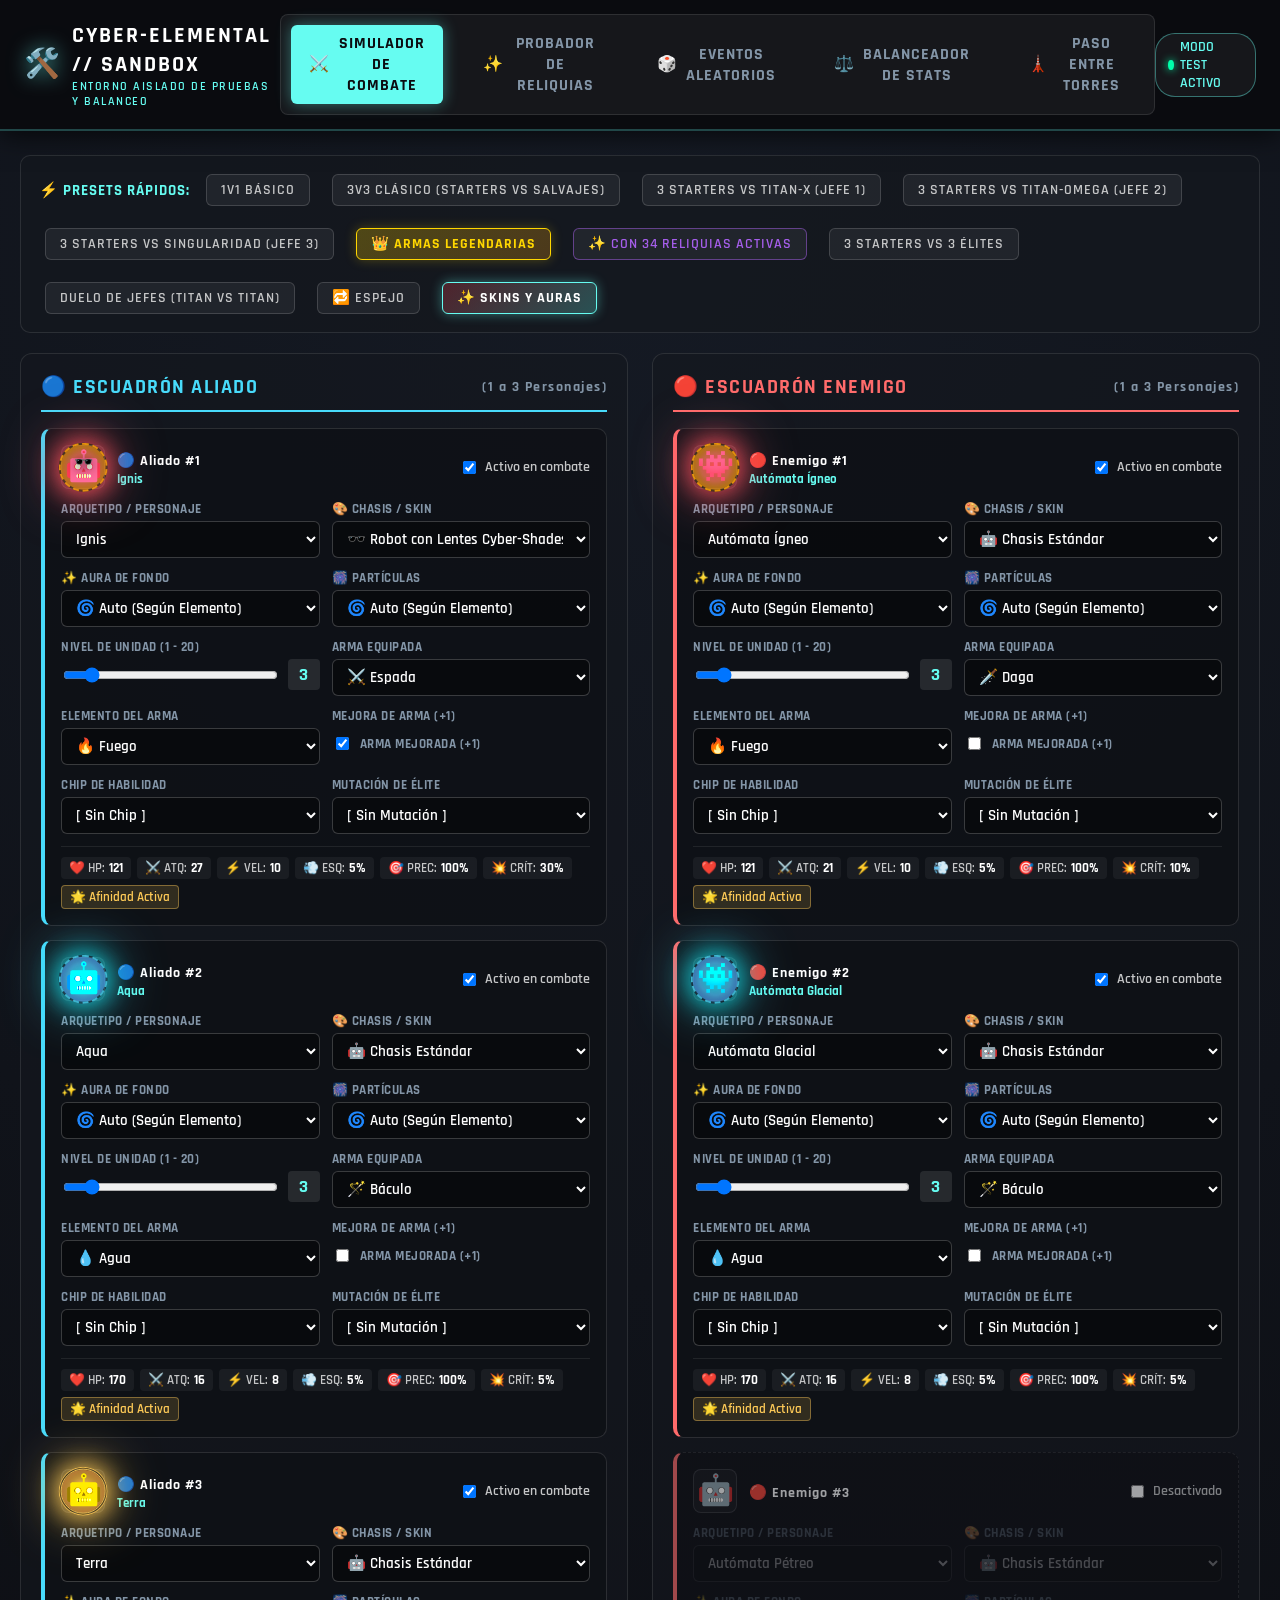
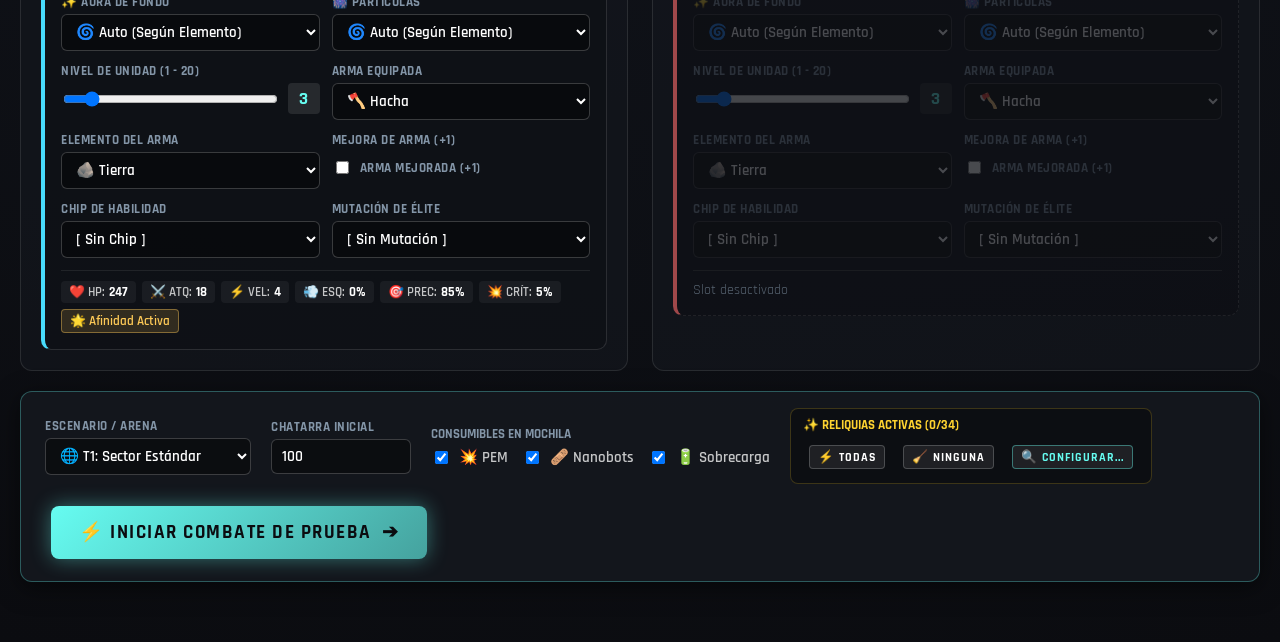
==== commit 385a9b26: "feat: implementacion completa del sistema de 34 reliquias, hud de dos filas, rebalanceo de dropeos y" ====
--- a/sandbox.html
+++ b/sandbox.html
@@ -20,10 +20,13 @@
             </div>
         </div>
 
-        <!-- 4 Botones / Modos Principales -->
+        <!-- 5 Botones / Modos Principales -->
         <div class="sandbox-nav-modes">
             <button id="tab-btn-combat" class="sandbox-tab-btn active" onclick="switchSandboxTab('combat')">
                 <span>⚔️</span> SIMULADOR DE COMBATE
+            </button>
+            <button id="tab-btn-relics" class="sandbox-tab-btn" onclick="switchSandboxTab('relics')">
+                <span>✨</span> PROBADOR DE RELIQUIAS
             </button>
             <button id="tab-btn-events" class="sandbox-tab-btn" onclick="switchSandboxTab('events')">
                 <span>🎲</span> EVENTOS ALEATORIOS
@@ -63,6 +66,7 @@
                     <button class="btn-preset" onclick="applyCombatPreset('VS_TITAN_OMEGA')">3 Starters vs TITAN-OMEGA (Jefe 2)</button>
                     <button class="btn-preset" onclick="applyCombatPreset('VS_SINGULARIDAD')">3 Starters vs SINGULARIDAD (Jefe 3)</button>
                     <button class="btn-preset btn-preset-legendary" onclick="applyCombatPreset('LEGENDARY_SQUAD')">👑 Armas Legendarias</button>
+                    <button class="btn-preset btn-preset-relics" onclick="applyCombatPreset('RELICS_SHOWCASE')">✨ Con 34 Reliquias Activas</button>
                     <button class="btn-preset" onclick="applyCombatPreset('VS_3_ELITES')">3 Starters vs 3 Élites</button>
                     <button class="btn-preset" onclick="applyCombatPreset('BOSS_DUEL')">Duelo de Jefes (TITAN vs TITAN)</button>
                     <button class="btn-preset" onclick="applyCombatPreset('MIRROR')">🔁 Espejo</button>
@@ -146,6 +150,16 @@
                                 </label>
                             </div>
                         </div>
+
+                        <!-- Resumen Rápido de Reliquias Activas en Combate -->
+                        <div class="combat-relics-quick-summary">
+                            <label style="font-size: 0.8rem; font-weight: 700; color: #fed330; text-transform: uppercase;">✨ Reliquias Activas (<span id="combat-relics-count-inline">0</span>/34)</label>
+                            <div style="display: flex; gap: 6px; align-items: center;">
+                                <button type="button" class="btn-mini-preset" onclick="applyRelicPreset('ALL')">⚡ Todas</button>
+                                <button type="button" class="btn-mini-preset" onclick="applyRelicPreset('NONE')">🧹 Ninguna</button>
+                                <button type="button" class="btn-mini-preset" style="color: #66fcf1; border-color: rgba(102, 252, 241, 0.4);" onclick="switchSandboxTab('relics')">🔍 Configurar...</button>
+                            </div>
+                        </div>
                     </div>
 
                     <button class="btn-launch-combat" onclick="launchSandboxCombat()">
@@ -173,6 +187,9 @@
                         </button>
                     </div>
 
+                    <!-- Barra de Reliquias en Combate Activo -->
+                    <div id="top-relics-bar" class="top-relics-bar sandbox-combat-relics-bar" style="margin: 0 10px;"></div>
+
                     <div class="live-controls-right">
                         <span style="font-size: 0.85rem; font-weight: 700; color: #8395a7;">VELOCIDAD:</span>
                         <div class="speed-control-group">
@@ -200,7 +217,63 @@
         </section>
 
         <!-- ====================================================================
-             2. MODO PROBADOR DE EVENTOS
+             2. MODO PROBADOR DE RELIQUIAS (NUEVO)
+             ==================================================================== -->
+        <section id="view-relics" class="sandbox-view">
+            <!-- Dashboard y Barra de Control de Reliquias -->
+            <div class="relics-sandbox-header">
+                <div class="relics-header-info">
+                    <div class="sub-header-badge" style="color: #66fcf1; border-color: rgba(102, 252, 241, 0.4);">
+                        ✨ LABORATORIO CUÁNTICO // CATÁLOGO OFICIAL DE 34 RELIQUIAS PASIVAS
+                    </div>
+                    <h2 class="relics-main-title">PROBADOR Y CATALOGADOR DE RELIQUIAS</h2>
+                    <p class="relics-desc">Explora, inspecciona, activa o desactiva cualquier reliquia con un solo clic. Mira la previsualización del HUD superior en vivo y prueba sus efectos y sinergias elementales directamente en combate.</p>
+                </div>
+                
+                <!-- Barra de Previsualización del HUD Superior en Vivo -->
+                <div class="relics-hud-preview-card">
+                    <div class="hud-preview-top">
+                        <span class="hud-preview-label">🛡️ PREVISUALIZACIÓN DEL HUD SUPERIOR (CLIC PARA INSPECCIONAR):</span>
+                        <span id="sandbox-relics-count-badge" class="relics-count-badge">0 / 34 ACTIVAS</span>
+                    </div>
+                    <div id="sandbox-top-relics-bar" class="top-relics-bar sandbox-relics-hud"></div>
+                </div>
+            </div>
+
+            <!-- Toolbar de Filtros y Presets de Reliquias -->
+            <div class="relics-toolbar">
+                <div class="relics-toolbar-row">
+                    <div class="relics-search-box">
+                        <input type="text" id="relics-search-input" class="form-control" placeholder="🔍 Buscar reliquia por nombre, efecto, mecánica o lore..." oninput="filterSandboxRelics(this.value)">
+                    </div>
+                    <div class="relics-category-filters" id="relics-category-filters">
+                        <!-- Generado por renderRelicsCategoryFilters() -->
+                    </div>
+                </div>
+
+                <div class="relics-presets-row">
+                    <span class="presets-label">⚡ PRESETS TEMÁTICOS:</span>
+                    <button class="btn-relic-preset" onclick="applyRelicPreset('ALL')">⚡ Activar Todas (34)</button>
+                    <button class="btn-relic-preset" onclick="applyRelicPreset('NONE')">🧹 Desactivar Todas</button>
+                    <button class="btn-relic-preset btn-preset-fuego" onclick="applyRelicPreset('ELEMENTAL')">🔥 Sinergias Elementales</button>
+                    <button class="btn-relic-preset btn-preset-tank" onclick="applyRelicPreset('SURVIVAL')">🛡️ Supervivencia & Barreras</button>
+                    <button class="btn-relic-preset btn-preset-weapons" onclick="applyRelicPreset('WEAPONS')">⚔️ Maestrías de Armas</button>
+                    <button class="btn-relic-preset btn-preset-speed" onclick="applyRelicPreset('SPEED')">⚡ Velocidad & Iniciativa</button>
+                    <button class="btn-relic-preset btn-preset-corrupted" onclick="applyRelicPreset('CORRUPTED')">💀 Poder Corrupto</button>
+                    <button class="btn-relic-preset btn-preset-test-combat" onclick="launchCombatWithActiveRelics()">
+                        <span>⚔️</span> PROBAR RELIQUIAS EN COMBATE ➔
+                    </button>
+                </div>
+            </div>
+
+            <!-- Grid de las 34 Tarjetas de Reliquias -->
+            <div id="sandbox-relics-grid" class="sandbox-relics-grid">
+                <!-- Renderizado dinámico de las 34 reliquias -->
+            </div>
+        </section>
+
+        <!-- ====================================================================
+             3. MODO PROBADOR DE EVENTOS
              ==================================================================== -->
         <section id="view-events" class="sandbox-view">
             
@@ -265,7 +338,7 @@
         </section>
 
         <!-- ====================================================================
-             3. MODO BALANCEADOR DE STATS
+             4. MODO BALANCEADOR DE STATS
              ==================================================================== -->
         <section id="view-balance" class="sandbox-view">
             <!-- Barra Superior de Acciones de Balance -->
@@ -308,7 +381,7 @@
         </section>
 
         <!-- ====================================================================
-             4. MODO PASO ENTRE TORRES & ARMAS LEGENDARIAS
+             5. MODO PASO ENTRE TORRES & ARMAS LEGENDARIAS
              ==================================================================== -->
         <section id="view-towers" class="sandbox-view">
             <!-- Barra Superior: Selector de Torres y Estado Global -->
@@ -463,12 +536,21 @@
         </div>
     </div>
 
+    <!-- Modal de Inspección de Reliquia -->
+    <div id="relic-tooltip-modal" class="relic-modal-backdrop" style="display: none;" onclick="RelicsManager.closeRelicTooltip()">
+        <div class="relic-modal-wrapper" onclick="event.stopPropagation()">
+            <div id="relic-tooltip-content"></div>
+        </div>
+    </div>
+
     <!-- Scripts del Motor del Juego -->
     <script src="js/constants.js"></script>
     <script src="js/balanceManager.js"></script>
     <script src="js/database.js"></script>
     <script src="js/skinsData.js"></script>
     <script src="js/eventsDatabase.js"></script>
+    <script src="js/relicsData.js"></script>
+    <script src="js/relicsManager.js"></script>
     <script src="js/Robot.js"></script>
     <script src="js/teamManager.js"></script>
     <script src="js/inventory.js"></script>
--- a/style.css
+++ b/style.css
@@ -188,7 +188,7 @@
 
 .screen {
     display: none;
-    padding: 65px 25px 25px 25px;
+    padding: 94px 22px 22px 22px;
     height: 100%;
     width: 100%;
     box-sizing: border-box;
@@ -199,13 +199,15 @@
 
 /* Pantalla de Inicio Cyberpunk */
 #screen-start {
-    padding: 20px 25px;
+    padding: 24px 30px 20px 30px;
     display: none;
     flex-direction: column;
-    justify-content: space-between;
-    align-items: center;
-    background: radial-gradient(circle at 50% 10%, rgba(102, 252, 241, 0.07) 0%, transparent 60%),
-                radial-gradient(circle at 80% 80%, rgba(176, 38, 255, 0.05) 0%, transparent 50%),
+    justify-content: space-evenly;
+    align-items: center;
+    height: 100%;
+    box-sizing: border-box;
+    background: radial-gradient(circle at 50% 12%, rgba(102, 252, 241, 0.08) 0%, transparent 60%),
+                radial-gradient(circle at 80% 80%, rgba(176, 38, 255, 0.06) 0%, transparent 50%),
                 var(--container-bg);
 }
 
@@ -220,7 +222,8 @@
 
 .start-header {
     text-align: center;
-    margin-bottom: 5px;
+    margin-bottom: 2px;
+    flex-shrink: 0;
 }
 
 .sub-header-badge {
@@ -240,10 +243,10 @@
 
 .game-title {
     font-size: 40px;
-    font-weight: 800;
+    font-weight: 900;
     text-transform: uppercase;
     letter-spacing: 5px;
-    margin: 0;
+    margin: 2px 0;
     background: linear-gradient(90deg, #66fcf1, #a29bfe, #fd79a8, #66fcf1);
     background-size: 300% 100%;
     -webkit-background-clip: text;
@@ -267,97 +270,519 @@
     line-height: 1.35;
 }
 
-/* Selector Cards Container */
-.selector-container {
-    display: flex;
+/* Contenedores de Paso de Selección */
+.selection-step-container {
+    display: none;
+    flex-direction: column;
+    align-items: center;
+    justify-content: space-evenly;
+    width: 100%;
+    max-width: 1080px;
+    flex: 1;
+    margin: 0 auto;
+    animation: fadeInStep 0.35s ease;
+}
+
+.selection-step-container.active {
+    display: flex;
+}
+
+@keyframes fadeInStep {
+    from { opacity: 0; transform: translateY(8px); }
+    to { opacity: 1; transform: translateY(0); }
+}
+
+/* Carrusel y Tarjeta con Giro 3D */
+.robot-carousel-wrapper {
+    display: flex;
+    align-items: center;
     justify-content: center;
     gap: 20px;
     width: 100%;
-    max-width: 980px;
-    margin: 8px 0 4px 0;
+    max-width: 960px;
+    margin: 0 auto;
+}
+
+.robot-flip-card-container {
+    perspective: 1200px;
+    width: 100%;
+    max-width: 820px;
+    min-height: 330px;
+    cursor: pointer;
+    user-select: none;
+}
+
+.robot-flip-card-inner {
+    position: relative;
+    width: 100%;
+    min-height: 330px;
+    text-align: left;
+    transition: transform 0.6s cubic-bezier(0.4, 0, 0.2, 1);
+    transform-style: preserve-3d;
+}
+
+.robot-flip-card-inner.flipped {
+    transform: rotateY(180deg);
+}
+
+.robot-card-face {
+    position: absolute;
+    top: 0;
+    left: 0;
+    width: 100%;
+    height: 100%;
+    min-height: 330px;
+    -webkit-backface-visibility: hidden;
+    backface-visibility: hidden;
+    border-radius: 20px;
     box-sizing: border-box;
-}
-
-.selector-box {
+    padding: 26px 36px;
+    background: #0d1219;
+    border: 1.5px solid rgba(255, 255, 255, 0.15);
+    box-shadow: 0 16px 45px rgba(0, 0, 0, 0.85);
+    display: flex;
+    flex-direction: column;
+    justify-content: space-between;
+    transition: border-color 0.3s ease, box-shadow 0.3s ease;
+    overflow-y: auto;
+    scrollbar-width: thin;
+    scrollbar-color: rgba(255, 255, 255, 0.2) transparent;
+}
+
+.robot-card-face::-webkit-scrollbar {
+    width: 4px;
+}
+
+.robot-card-face::-webkit-scrollbar-track {
+    background: transparent;
+}
+
+.robot-card-face::-webkit-scrollbar-thumb {
+    background: rgba(255, 255, 255, 0.2);
+    border-radius: 4px;
+}
+
+.robot-flip-card-container:hover .robot-card-face {
+    border-color: var(--accent-color);
+    box-shadow: 0 16px 50px rgba(0, 0, 0, 0.9), 0 0 28px rgba(102, 252, 241, 0.22);
+}
+
+.robot-card-face.theme-FUEGO {
+    border-color: rgba(255, 107, 107, 0.45);
+    box-shadow: 0 16px 45px rgba(0, 0, 0, 0.85), 0 0 25px rgba(255, 107, 107, 0.18);
+}
+
+.robot-card-face.theme-AGUA {
+    border-color: rgba(72, 219, 251, 0.45);
+    box-shadow: 0 16px 45px rgba(0, 0, 0, 0.85), 0 0 25px rgba(72, 219, 251, 0.18);
+}
+
+.robot-card-face.theme-TIERRA {
+    border-color: rgba(254, 202, 87, 0.45);
+    box-shadow: 0 16px 45px rgba(0, 0, 0, 0.85), 0 0 25px rgba(254, 202, 87, 0.18);
+}
+
+.robot-card-face.theme-AIRE {
+    border-color: rgba(162, 155, 254, 0.45);
+    box-shadow: 0 16px 45px rgba(0, 0, 0, 0.85), 0 0 25px rgba(162, 155, 254, 0.18);
+}
+
+/* Cara Frontal */
+.robot-card-front-content {
+    display: flex;
+    align-items: center;
+    gap: 36px;
+    width: 100%;
     flex: 1;
-    max-width: 480px;
+}
+
+.robot-card-hero-col {
+    display: flex;
+    flex-direction: column;
+    align-items: center;
+    text-align: center;
+    min-width: 210px;
+}
+
+.robot-card-avatar-ring {
+    width: 98px;
+    height: 98px;
+    border-radius: 50%;
+    display: flex;
+    align-items: center;
+    justify-content: center;
+    position: relative;
+    margin-bottom: 10px;
+    background: radial-gradient(circle, rgba(255,255,255,0.06) 0%, transparent 70%);
+    border: 2px solid rgba(255, 255, 255, 0.2);
+    box-shadow: 0 0 22px rgba(0,0,0,0.6);
+}
+
+.robot-card-avatar-ring.ring-FUEGO { border-color: #ff6b6b; box-shadow: 0 0 26px rgba(255, 107, 107, 0.5); }
+.robot-card-avatar-ring.ring-AGUA { border-color: #48dbfb; box-shadow: 0 0 26px rgba(72, 219, 251, 0.5); }
+.robot-card-avatar-ring.ring-TIERRA { border-color: #feca57; box-shadow: 0 0 26px rgba(254, 202, 87, 0.5); }
+.robot-card-avatar-ring.ring-AIRE { border-color: #a29bfe; box-shadow: 0 0 26px rgba(162, 155, 254, 0.5); }
+
+.robot-card-avatar-ring .avatar-emoji,
+.robot-card-avatar-ring .avatar-skin-wrapper,
+.robot-card-avatar-ring .avatar-base-emoji {
+    font-size: 52px;
+    line-height: 1;
+}
+
+.robot-card-name {
+    font-size: 26px;
+    font-weight: 900;
+    letter-spacing: 2px;
+    color: #ffffff;
+    margin: 0 0 2px 0;
+    text-transform: uppercase;
+}
+
+.robot-card-role {
+    font-size: 11.5px;
+    font-weight: 600;
+    color: #8395a7;
+    line-height: 1.35;
+    letter-spacing: 0.5px;
+}
+
+/* Columna de Estadísticas (Barras estilo Mockup) */
+.robot-card-stats-col {
+    display: flex;
+    flex-direction: column;
+    gap: 14px;
+    flex: 1;
+    min-width: 0;
+}
+
+.robot-stat-row {
+    display: flex;
+    align-items: center;
+    gap: 16px;
     width: 100%;
-    box-sizing: border-box;
-    background: rgba(13, 17, 23, 0.82);
-    backdrop-filter: blur(14px);
-    border: 1px solid rgba(102, 252, 241, 0.25);
-    border-radius: 14px;
-    padding: 16px 18px;
-    box-shadow: 0 12px 30px rgba(0, 0, 0, 0.65), inset 0 0 20px rgba(102, 252, 241, 0.04);
-    display: flex;
-    flex-direction: column;
+}
+
+.robot-stat-label {
+    font-size: 11.5px;
+    font-weight: 800;
+    color: #cbd5e1;
+    letter-spacing: 1px;
+    text-transform: uppercase;
+    min-width: 165px;
+    flex-shrink: 0;
+}
+
+.robot-stat-track {
+    flex: 1;
+    height: 6px;
+    background: rgba(255, 255, 255, 0.08);
+    border-radius: 4px;
+    overflow: hidden;
     position: relative;
-    transition: all 0.3s ease;
-}
-
-.selector-box:hover {
-    border-color: rgba(102, 252, 241, 0.5);
-    box-shadow: 0 14px 35px rgba(0, 0, 0, 0.75), 0 0 25px rgba(102, 252, 241, 0.2);
-}
-
-.box-header {
+}
+
+.robot-stat-fill {
+    height: 100%;
+    border-radius: 4px;
+    transition: width 0.4s cubic-bezier(0.25, 1, 0.5, 1);
+}
+
+.robot-stat-fill.fill-FUEGO { background: #ff6b6b; box-shadow: 0 0 10px #ff6b6b; }
+.robot-stat-fill.fill-AGUA { background: #48dbfb; box-shadow: 0 0 10px #48dbfb; }
+.robot-stat-fill.fill-TIERRA { background: #feca57; box-shadow: 0 0 10px #feca57; }
+.robot-stat-fill.fill-AIRE { background: #a29bfe; box-shadow: 0 0 10px #a29bfe; }
+
+.robot-stat-val {
+    font-size: 15px;
+    font-weight: 800;
+    color: #ffffff;
+    font-family: 'Rajdhani', monospace;
+    min-width: 40px;
+    text-align: right;
+    flex-shrink: 0;
+}
+
+.robot-card-flip-prompt {
+    display: flex;
+    align-items: center;
+    justify-content: center;
+    gap: 6px;
+    font-size: 11.5px;
+    font-weight: 700;
+    color: #66fcf1;
+    letter-spacing: 1px;
+    margin-top: 10px;
+    padding-top: 8px;
+    border-top: 1px solid rgba(255, 255, 255, 0.08);
+    text-transform: uppercase;
+}
+
+/* Cara Posterior */
+.robot-card-back {
+    transform: rotateY(180deg);
+}
+
+.card-back-header {
     display: flex;
     justify-content: space-between;
     align-items: center;
     border-bottom: 1px solid rgba(255, 255, 255, 0.1);
     padding-bottom: 8px;
-    margin-bottom: 10px;
+    margin-bottom: 8px;
+}
+
+.card-back-title-group {
+    display: flex;
+    align-items: center;
+    gap: 8px;
+}
+
+.card-back-title {
+    font-size: 17px;
+    font-weight: 900;
+    letter-spacing: 1px;
+    color: #ffffff;
+}
+
+.card-back-flip-btn {
+    font-size: 11.5px;
+    font-weight: 700;
+    color: #66fcf1;
+    background: rgba(102, 252, 241, 0.1);
+    border: 1px solid rgba(102, 252, 241, 0.3);
+    padding: 4px 12px;
+    border-radius: 12px;
+    cursor: pointer;
+    transition: all 0.2s;
+}
+
+.card-back-flip-btn:hover {
+    background: rgba(102, 252, 241, 0.25);
+}
+
+.card-back-sections {
+    display: flex;
+    flex-direction: column;
+    gap: 9px;
+    flex: 1;
+}
+
+.card-detail-box {
+    background: rgba(0, 0, 0, 0.45);
+    border: 1px solid rgba(255, 255, 255, 0.08);
+    border-radius: 10px;
+    padding: 9px 14px;
+    text-align: left;
+}
+
+.card-detail-header {
+    display: flex;
+    justify-content: space-between;
+    align-items: center;
+    margin-bottom: 4px;
+    font-size: 11.5px;
+    font-weight: 800;
+    letter-spacing: 1px;
+}
+
+.card-detail-tag-basic { color: #ffd32a; }
+.card-detail-tag-skill { color: #66fcf1; }
+.card-detail-tag-affinity { color: #a29bfe; }
+
+.card-detail-cd {
+    font-size: 11px;
+    color: #feca57;
+    background: rgba(254, 202, 87, 0.12);
+    border: 1px solid rgba(254, 202, 87, 0.3);
+    padding: 1px 7px;
+    border-radius: 4px;
+}
+
+.card-detail-body {
+    font-size: 13px;
+    color: #e2e8f0;
+    line-height: 1.4;
+}
+
+.card-detail-body strong {
+    color: #ffffff;
+}
+
+/* Dots del Carrusel */
+.robot-carousel-dots {
+    display: flex;
+    gap: 10px;
+    align-items: center;
+    justify-content: center;
+    margin-top: 4px;
+}
+
+.carousel-dot {
+    width: 10px;
+    height: 10px;
+    border-radius: 50%;
+    background: rgba(255, 255, 255, 0.2);
+    cursor: pointer;
+    transition: all 0.2s ease;
+}
+
+.carousel-dot.active {
+    background: var(--accent-color);
+    box-shadow: 0 0 10px var(--accent-color);
+    transform: scale(1.3);
+}
+
+/* Paso 2: Selección de Armas */
+.weapon-selection-section {
     width: 100%;
-    box-sizing: border-box;
-}
-
-.box-title {
-    font-size: 13.5px;
+    max-width: 1080px;
+    margin-bottom: 0;
+}
+
+.weapon-section-header {
+    display: flex;
+    justify-content: space-between;
+    align-items: center;
+    margin-bottom: 16px;
+    padding: 0 8px;
+    flex-wrap: wrap;
+    gap: 6px;
+}
+
+.weapon-section-title {
+    font-size: 14px;
     font-weight: 800;
     letter-spacing: 1.5px;
     color: var(--accent-color);
-    text-transform: uppercase;
-}
-
-.page-pill {
-    font-size: 12px;
-    font-weight: 700;
-    padding: 2px 10px;
-    background: rgba(255, 255, 255, 0.08);
-    border: 1px solid rgba(255, 255, 255, 0.2);
-    border-radius: 12px;
-    color: #e2e8f0;
-    white-space: nowrap;
-}
-
-/* Carousel Layout */
-.carousel {
-    display: flex;
-    align-items: center;
-    justify-content: space-between;
-    gap: 8px;
+}
+
+.weapon-section-subtitle {
+    font-size: 12.5px;
+    color: #8395a7;
+}
+
+.weapon-cards-row {
+    display: grid;
+    grid-template-columns: repeat(4, 1fr);
+    gap: 16px;
     width: 100%;
     box-sizing: border-box;
-    flex: 1;
+}
+
+.weapon-card-item {
+    background: #0d1219;
+    border: 1.5px solid rgba(255, 255, 255, 0.12);
+    border-radius: 16px;
+    padding: 24px 16px;
+    display: flex;
+    flex-direction: column;
+    align-items: center;
+    text-align: center;
+    cursor: pointer;
+    transition: all 0.25s cubic-bezier(0.25, 1, 0.5, 1);
+    user-select: none;
+    position: relative;
+    box-shadow: 0 8px 24px rgba(0, 0, 0, 0.7);
+    min-height: 240px;
+    box-sizing: border-box;
+}
+
+.weapon-card-item:hover {
+    transform: translateY(-4px);
+    border-color: rgba(255, 255, 255, 0.35);
+    box-shadow: 0 12px 30px rgba(0, 0, 0, 0.85);
+}
+
+.weapon-card-item.selected {
+    border-color: var(--accent-color);
+    background: #0f1c24;
+    box-shadow: 0 0 25px rgba(102, 252, 241, 0.4), 0 10px 25px rgba(0, 0, 0, 0.9);
+    transform: translateY(-2px);
+}
+
+.weapon-card-selected-badge {
+    position: absolute;
+    top: 8px;
+    right: 8px;
+    background: var(--accent-color);
+    color: #0b0c10;
+    font-size: 8.5px;
+    font-weight: 900;
+    padding: 2px 7px;
+    border-radius: 10px;
+    letter-spacing: 0.5px;
+    text-transform: uppercase;
+}
+
+.weapon-card-icon-wrapper {
+    width: 58px;
+    height: 58px;
+    border-radius: 50%;
+    display: flex;
+    align-items: center;
+    justify-content: center;
+    margin-bottom: 10px;
+    font-size: 32px;
+    background: radial-gradient(circle, rgba(255,255,255,0.08) 0%, transparent 70%);
+    border: 1px dashed rgba(255, 255, 255, 0.2);
+}
+
+.weapon-card-title {
+    font-size: 16px;
+    font-weight: 900;
+    letter-spacing: 1px;
+    color: #ffffff;
+    margin: 0 0 2px 0;
+    text-transform: uppercase;
+}
+
+.weapon-card-role {
+    font-size: 11px;
+    font-weight: 700;
+    color: #feca57;
+    margin-bottom: 8px;
+}
+
+.weapon-card-desc {
+    font-size: 12.5px;
+    color: #cbd5e1;
+    line-height: 1.4;
+    text-align: center;
+}
+
+.weapon-card-desc strong {
+    color: #ffffff;
 }
 
 .carousel-nav-btn {
     background: rgba(102, 252, 241, 0.08);
     border: 1px solid rgba(102, 252, 241, 0.35);
     color: var(--accent-color);
-    width: 36px;
-    height: 36px;
+    width: 44px;
+    height: 44px;
     border-radius: 50%;
     display: flex;
     align-items: center;
     justify-content: center;
     cursor: pointer;
-    font-size: 14px;
+    font-size: 16px;
     padding: 0;
     margin: 0;
     transition: all 0.2s ease;
     flex-shrink: 0;
     touch-action: manipulation;
+}
+
+.carousel-nav-btn:hover {
+    background: var(--accent-color);
+    color: #0b0c10;
+    transform: scale(1.15);
+    box-shadow: 0 0 18px var(--accent-color);
+}
+
+.carousel-nav-btn:active {
+    transform: scale(0.95);
 }
 
 .carousel-nav-btn:hover {
@@ -1014,7 +1439,7 @@
     display: flex;
     justify-content: space-between;
     align-items: center;
-    margin-bottom: 8px;
+    margin-bottom: 0;
     flex-wrap: wrap;
     gap: 8px;
 }
@@ -1047,31 +1472,6 @@
 .map-floor-pill .pill-val { color: #66fcf1; font-size: 16px; font-family: 'Rajdhani', monospace; font-weight: 900; }
 .map-floor-pill .pill-max { color: #8395a7; }
 
-/* Leyenda de Nodos */
-.map-legend-bar {
-    display: flex;
-    gap: 12px;
-    justify-content: center;
-    flex-wrap: wrap;
-    background: rgba(0, 0, 0, 0.35);
-    border: 1px solid rgba(255, 255, 255, 0.06);
-    border-radius: 8px;
-    padding: 4px 10px;
-    font-size: 11px;
-    font-weight: 700;
-    color: #c5c6c7;
-}
-
-.legend-item {
-    display: flex;
-    align-items: center;
-    gap: 4px;
-}
-
-.legend-icon {
-    font-size: 13px;
-}
-
 /* Contenedor de la Torre */
 #map-container {
     display: flex;
@@ -1091,14 +1491,24 @@
     top: 0;
     left: 0;
     width: 100%;
-    height: 1500px;
+    height: 100%;
     z-index: 0;
     pointer-events: none;
 }
 
 .map-line-active {
-    animation: dashStroke 1s linear infinite;
-    filter: drop-shadow(0 0 6px #66fcf1);
+    animation: dashStroke 1.2s linear infinite;
+    stroke-linecap: round;
+}
+
+.map-line-future {
+    stroke-linecap: round;
+    transition: stroke 0.3s ease;
+}
+
+.map-line-visited {
+    stroke-linecap: round;
+    filter: drop-shadow(0 0 6px #feca57);
 }
 
 @keyframes dashStroke {
@@ -1206,12 +1616,14 @@
 
 /* Nodos del Mapa */
 .map-node {
-    background: rgba(18, 24, 32, 0.95);
-    backdrop-filter: blur(8px);
-    border: 1px solid rgba(255, 255, 255, 0.12);
+    background: #0e141c;
+    border: 1px solid rgba(255, 255, 255, 0.16);
     border-radius: 12px;
-    padding: 8px 12px;
-    min-width: 68px;
+    padding: 8px 6px;
+    width: 88px;
+    min-width: 88px;
+    max-width: 88px;
+    box-sizing: border-box;
     display: flex;
     flex-direction: column;
     align-items: center;
@@ -1219,7 +1631,7 @@
     gap: 3px;
     z-index: 2;
     position: relative;
-    box-shadow: 0 6px 16px rgba(0, 0, 0, 0.6);
+    box-shadow: 0 4px 14px rgba(0, 0, 0, 0.85);
     transition: all 0.25s cubic-bezier(0.25, 1, 0.5, 1);
     user-select: none;
 }
@@ -1238,10 +1650,14 @@
 }
 
 .node-name {
-    font-size: 10.5px;
+    font-size: 10px;
     font-weight: 800;
-    letter-spacing: 0.5px;
+    letter-spacing: 0.3px;
     white-space: nowrap;
+    overflow: hidden;
+    text-overflow: ellipsis;
+    text-align: center;
+    width: 100%;
     color: #c5c6c7;
 }
 
@@ -1265,17 +1681,39 @@
 /* Estados de los Nodos */
 .node-selectable {
     cursor: pointer;
-    border-color: var(--accent-color);
-    background: rgba(102, 252, 241, 0.14);
-    box-shadow: 0 0 20px rgba(102, 252, 241, 0.4), 0 8px 25px rgba(0, 0, 0, 0.7);
+    border: 1.5px solid var(--accent-color);
+    background: #0f1f2a;
+    box-shadow: 0 0 18px rgba(102, 252, 241, 0.45), 0 6px 18px rgba(0, 0, 0, 0.85);
     animation: nodePulse 1.5s ease-in-out infinite alternate;
 }
 
+.tower-theme-2 .node-selectable {
+    background: #1b1029;
+    border-color: #b026ff;
+    box-shadow: 0 0 18px rgba(176, 38, 255, 0.45), 0 6px 18px rgba(0, 0, 0, 0.85);
+}
+
+.tower-theme-3 .node-selectable {
+    background: #241407;
+    border-color: #f39c12;
+    box-shadow: 0 0 18px rgba(243, 156, 18, 0.45), 0 6px 18px rgba(0, 0, 0, 0.85);
+}
+
 .node-selectable:hover {
-    transform: translateY(-4px) scale(1.12);
+    transform: translateY(-4px) scale(1.08);
     background: var(--accent-color);
     border-color: #ffffff;
-    box-shadow: 0 0 30px rgba(102, 252, 241, 0.85);
+    box-shadow: 0 0 28px rgba(102, 252, 241, 0.85);
+}
+
+.tower-theme-2 .node-selectable:hover {
+    background: #b026ff;
+    box-shadow: 0 0 28px rgba(176, 38, 255, 0.85);
+}
+
+.tower-theme-3 .node-selectable:hover {
+    background: #f39c12;
+    box-shadow: 0 0 28px rgba(243, 156, 18, 0.85);
 }
 
 .node-selectable:hover .node-name {
@@ -1296,37 +1734,60 @@
 }
 
 .node-visited {
-    opacity: 0.9;
-    border-color: #feca57;
-    background: rgba(254, 202, 87, 0.08);
-    box-shadow: 0 0 12px rgba(254, 202, 87, 0.25);
+    opacity: 1;
+    border: 1.5px solid #feca57;
+    background: #19140a;
+    box-shadow: 0 0 12px rgba(254, 202, 87, 0.35);
 }
 
 .node-disabled {
-    opacity: 0.35;
+    opacity: 1;
     cursor: not-allowed;
-    border-color: rgba(255, 255, 255, 0.06);
-    filter: grayscale(0.8);
+    background: #080b0f;
+    border-color: rgba(255, 255, 255, 0.05);
+}
+
+.node-disabled .node-emoji {
+    opacity: 0.3;
+    filter: grayscale(1);
+}
+
+.node-disabled .node-name {
+    color: #374151;
 }
 
 .node-locked {
-    opacity: 0.55;
+    opacity: 1;
     cursor: not-allowed;
+    background: #090d13;
     border-color: rgba(255, 255, 255, 0.08);
 }
 
+.node-locked .node-emoji {
+    opacity: 0.6;
+    filter: grayscale(0.3);
+}
+
+.node-locked .node-name {
+    color: #576574;
+}
+
 /* Colores temáticos por tipo de nodo */
-.node-type-ELITE { border-color: rgba(162, 155, 254, 0.4); }
+.node-type-ELITE { border-color: rgba(162, 155, 254, 0.5); }
 .node-type-ELITE .node-name { color: #a29bfe; }
-
-.node-type-BOSS { border-color: rgba(255, 71, 87, 0.6); }
+.node-selectable.node-type-ELITE { background: #161224; border-color: #a29bfe; }
+
+.node-type-BOSS { border-color: rgba(255, 71, 87, 0.7); }
 .node-type-BOSS .node-name { color: #ff4757; }
-
-.node-type-REPAIR_SHOP { border-color: rgba(46, 213, 115, 0.4); }
+.node-selectable.node-type-BOSS { background: #230d12; border-color: #ff4757; }
+
+.node-type-REPAIR_SHOP { border-color: rgba(46, 213, 115, 0.5); }
 .node-type-REPAIR_SHOP .node-name { color: #2ed573; }
-
-.node-type-SHOP, .node-type-CHEST { border-color: rgba(254, 202, 87, 0.4); }
+.node-selectable.node-type-REPAIR_SHOP { background: #0c1c14; border-color: #2ed573; }
+
+.node-type-SHOP, .node-type-CHEST { border-color: rgba(254, 202, 87, 0.5); }
 .node-type-SHOP .node-name, .node-type-CHEST .node-name { color: #feca57; }
+.node-selectable.node-type-SHOP, .node-selectable.node-type-CHEST { background: #1e190a; border-color: #feca57; }
 
 @keyframes nodePulse {
     0% { transform: scale(1.0); box-shadow: 0 0 15px rgba(102, 252, 241, 0.3); }
@@ -1928,7 +2389,7 @@
 
 #screen-post-battle {
     justify-content: flex-start;
-    padding: 75px 25px 25px 25px;
+    padding: 96px 22px 22px 22px;
     overflow-y: auto;
 }
 
@@ -2684,7 +3145,7 @@
     justify-content: center;
     align-items: center;
     gap: 6px;
-    padding-top: 46px;
+    padding-top: 88px;
     padding-bottom: 6px;
     padding-left: 10px;
     padding-right: 10px;
@@ -2777,15 +3238,25 @@
     display: flex;
     gap: 6px;
     align-items: center;
-    background: rgba(11, 12, 16, 0.9);
+    background: rgba(11, 12, 16, 0.92);
     backdrop-filter: blur(10px);
-    border: 1px solid rgba(102, 252, 241, 0.3);
-    border-radius: 20px;
-    padding: 3px 6px;
+    border: 1px solid rgba(102, 252, 241, 0.35);
+    border-radius: 22px;
+    padding: 4px 10px;
     z-index: 30;
     box-shadow: 0 4px 15px rgba(0, 0, 0, 0.8), 0 0 12px rgba(102, 252, 241, 0.15);
-    max-width: 90%;
+    max-width: 92%;
     overflow-x: auto;
+    overflow-y: hidden;
+    scrollbar-width: none;
+    -ms-overflow-style: none;
+    box-sizing: border-box;
+}
+
+.combat-turn-queue::-webkit-scrollbar {
+    display: none;
+    width: 0;
+    height: 0;
 }
 
 .turn-queue-label {
@@ -2798,13 +3269,14 @@
     gap: 4px;
     font-size: 11px;
     font-weight: 700;
-    padding: 2px 7px;
+    padding: 3px 8px;
     border-radius: 12px;
     background: rgba(255, 255, 255, 0.05);
     border: 1px solid rgba(255, 255, 255, 0.12);
     color: #c5c6c7;
-    transition: all 0.25s ease;
+    transition: all 0.2s ease;
     white-space: nowrap;
+    box-sizing: border-box;
 }
 
 .turn-queue-item.is-player {
@@ -2817,19 +3289,20 @@
 }
 
 .turn-queue-item.is-current {
-    background: rgba(102, 252, 241, 0.25);
+    background: rgba(102, 252, 241, 0.28);
     border-color: var(--accent-color);
     color: #ffffff;
-    box-shadow: 0 0 14px var(--accent-color);
-    transform: scale(1.12);
+    box-shadow: 0 0 12px var(--accent-color);
     font-weight: 900;
+    outline: 1px solid var(--accent-color);
 }
 
 .turn-queue-item.is-enemy.is-current {
-    background: rgba(255, 71, 87, 0.3);
+    background: rgba(255, 71, 87, 0.35);
     border-color: #ff4757;
-    box-shadow: 0 0 14px #ff4757;
+    box-shadow: 0 0 12px #ff4757;
     color: #ffffff;
+    outline: 1px solid #ff4757;
 }
 
 .turn-queue-spd {
@@ -3013,17 +3486,26 @@
 .combat-mini-hud {
     display: flex;
     flex-direction: column;
-    align-items: center;
-    gap: 2px;
-    margin-top: 4px;
-    width: 84px;
+    align-items: flex-start;
+    gap: 2.5px;
+    margin-top: 3px;
+    width: 96px;
     z-index: 5;
     pointer-events: none;
 }
 
+.mini-hp-row-wrapper {
+    display: flex;
+    align-items: center;
+    justify-content: space-between;
+    gap: 4px;
+    width: 100%;
+}
+
 .mini-hp-bar-track {
-    width: 100%;
-    height: 6px;
+    flex: 1;
+    min-width: 0;
+    height: 5.5px;
     background: rgba(0, 0, 0, 0.75);
     border: 1px solid rgba(255, 255, 255, 0.25);
     border-radius: 4px;
@@ -3054,20 +3536,149 @@
 }
 
 .mini-hp-text {
-    display: flex;
-    align-items: center;
-    justify-content: center;
-    gap: 3px;
-    font-size: 10px;
+    display: inline-flex;
+    align-items: center;
+    gap: 2px;
+    font-size: 9px;
     font-family: 'Rajdhani', monospace;
     font-weight: 800;
-    color: #e2e8f0;
+    color: #ffffff;
     line-height: 1;
-    text-shadow: 0 1px 3px rgba(0, 0, 0, 0.9);
+    white-space: nowrap;
+    flex-shrink: 0;
+    text-shadow: 0 1px 3px rgba(0, 0, 0, 0.95);
 }
 
 .mini-shield-val {
     color: #70a1ff;
+    font-size: 8px;
+}
+
+.mini-weapon-icon {
+    font-size: 10.5px;
+    line-height: 1;
+    display: inline-flex;
+    align-items: center;
+    justify-content: center;
+    margin-left: 2px;
+    filter: drop-shadow(0 0 4px rgba(255, 255, 255, 0.7));
+    user-select: none;
+    vertical-align: middle;
+}
+
+.mini-weapon-icon.elem-FUEGO { filter: drop-shadow(0 0 5px #ff4757); }
+.mini-weapon-icon.elem-AGUA { filter: drop-shadow(0 0 5px #00d2d3); }
+.mini-weapon-icon.elem-TIERRA { filter: drop-shadow(0 0 5px #feca57); }
+.mini-weapon-icon.elem-AIRE { filter: drop-shadow(0 0 5px #48dbfb); }
+.mini-weapon-icon.elem-NEUTRO { filter: drop-shadow(0 0 5px #a29bfe); }
+
+/* Indicadores de Cooldown (Círculos de Energía / Pips) */
+.mini-cd-container {
+    display: flex;
+    flex-direction: column;
+    align-items: flex-start;
+    gap: 2px;
+    width: 100%;
+}
+
+.mini-cd-pips-row {
+    display: flex;
+    align-items: center;
+    justify-content: flex-start;
+    gap: 3.5px;
+    width: 100%;
+}
+
+.mini-cd-pips-row.cd-row-chip {
+    gap: 3px;
+}
+
+.cd-pip {
+    width: 5.5px;
+    height: 5.5px;
+    border-radius: 50%;
+    box-sizing: border-box;
+    transition: all 0.25s cubic-bezier(0.25, 0.8, 0.25, 1);
+}
+
+/* Pip en Carga (Apagado / Fondo tenue con borde) */
+.cd-pip.is-charging {
+    background: rgba(255, 255, 255, 0.08);
+    border: 1px solid rgba(255, 255, 255, 0.22);
+    box-shadow: inset 0 0 2px rgba(0, 0, 0, 0.7);
+}
+
+/* Pip Cargado (Prendido con Color Elemental Brillante) */
+.cd-pip.is-charged {
+    border: 1px solid #ffffff;
+}
+
+.cd-pip.is-charged.elem-pip-FUEGO {
+    background: #ff4757;
+    border-color: #ff6b81;
+    box-shadow: 0 0 6px #ff4757, inset 0 0 2px #fff;
+}
+.cd-pip.is-charged.elem-pip-AGUA {
+    background: #00d2d3;
+    border-color: #48dbfb;
+    box-shadow: 0 0 6px #00d2d3, inset 0 0 2px #fff;
+}
+.cd-pip.is-charged.elem-pip-TIERRA {
+    background: #feca57;
+    border-color: #ff9f43;
+    box-shadow: 0 0 6px #feca57, inset 0 0 2px #fff;
+}
+.cd-pip.is-charged.elem-pip-AIRE {
+    background: #48dbfb;
+    border-color: #00cec9;
+    box-shadow: 0 0 6px #48dbfb, inset 0 0 2px #fff;
+}
+.cd-pip.is-charged.elem-pip-NEUTRO {
+    background: #a29bfe;
+    border-color: #dfe6e9;
+    box-shadow: 0 0 6px #a29bfe, inset 0 0 2px #fff;
+}
+
+/* Chips instalados: pips ligeramente diferenciados */
+.cd-pip.cd-pip-chip {
+    width: 4.5px;
+    height: 4.5px;
+    border-radius: 2px;
+}
+
+/* Animación cuando la habilidad está 100% cargada y lista */
+.mini-cd-pips-row.is-all-ready .cd-pip.is-charged {
+    animation: cdPipPulseReady 1.6s infinite alternate ease-in-out;
+}
+
+@keyframes cdPipPulseReady {
+    0% {
+        transform: scale(1);
+        filter: brightness(1);
+    }
+    100% {
+        transform: scale(1.22);
+        filter: brightness(1.4);
+    }
+}
+
+.team-count-3 .combat-mini-hud,
+.enemy-count-3 .combat-mini-hud {
+    width: 72px;
+}
+.team-count-3 .mini-hp-text,
+.enemy-count-3 .mini-hp-text {
+    font-size: 8.5px;
+}
+.team-count-3 .cd-pip,
+.enemy-count-3 .cd-pip {
+    width: 4.8px;
+    height: 4.8px;
+}
+.team-count-3 .cd-pip.cd-pip-chip,
+.enemy-count-3 .cd-pip.cd-pip-chip {
+    width: 3.8px;
+    height: 3.8px;
 }
 
 /* Tamaños Adaptativos de Emojis y Plataformas según cantidad de combatientes */
@@ -4333,8 +4944,11 @@
     display: flex;
     flex-direction: column;
     height: 100%;
+    width: 100%;
     gap: 4px;
     animation: fadeIn 0.2s ease-in-out;
+    box-sizing: border-box;
+    overflow: hidden;
 }
 
 .dock-sub-header {
@@ -4345,6 +4959,8 @@
     border-bottom: 1px solid rgba(255, 255, 255, 0.08);
     padding-bottom: 3px;
     flex-shrink: 0;
+    width: 100%;
+    box-sizing: border-box;
 }
 
 .btn-tactical-back {
@@ -4359,6 +4975,7 @@
     cursor: pointer;
     margin: 0;
     transition: all 0.2s ease;
+    flex-shrink: 0;
 }
 
 .btn-tactical-back:hover {
@@ -4402,13 +5019,52 @@
     border-radius: 4px;
 }
 
+/* Keyframes para Ondas Elementales y Resplandor de Habilidades */
+@keyframes elementalWaveSweep {
+    0% {
+        transform: translateX(-160%) skewX(-25deg);
+        opacity: 0;
+    }
+    20% {
+        opacity: 0.65;
+    }
+    60% {
+        opacity: 0.65;
+    }
+    100% {
+        transform: translateX(260%) skewX(-25deg);
+        opacity: 0;
+    }
+}
+
+@keyframes elementalPulseGlow {
+    0% {
+        box-shadow: 0 0 6px rgba(var(--elem-rgb, 102, 252, 241), 0.3), inset 0 0 8px rgba(var(--elem-rgb, 102, 252, 241), 0.12);
+        border-color: rgba(var(--elem-rgb, 102, 252, 241), 0.5);
+    }
+    50% {
+        box-shadow: 0 0 16px rgba(var(--elem-rgb, 102, 252, 241), 0.65), inset 0 0 14px rgba(var(--elem-rgb, 102, 252, 241), 0.25);
+        border-color: rgba(var(--elem-rgb, 102, 252, 241), 0.9);
+    }
+    100% {
+        box-shadow: 0 0 6px rgba(var(--elem-rgb, 102, 252, 241), 0.3), inset 0 0 8px rgba(var(--elem-rgb, 102, 252, 241), 0.12);
+        border-color: rgba(var(--elem-rgb, 102, 252, 241), 0.5);
+    }
+}
+
+@keyframes elementalWaveMove {
+    0% { background-position: 0% 50%; }
+    50% { background-position: 100% 50%; }
+    100% { background-position: 0% 50%; }
+}
+
 .tactical-skill-card {
-    background: rgba(14, 20, 32, 0.85);
+    background: rgba(14, 20, 32, 0.88);
     border: 1px solid rgba(255, 255, 255, 0.15);
     border-radius: 8px;
     padding: 6px 10px;
     cursor: pointer;
-    transition: all 0.2s ease;
+    transition: all 0.2s cubic-bezier(0.25, 0.8, 0.25, 1);
     display: flex;
     flex-direction: column;
     justify-content: space-between;
@@ -4417,18 +5073,117 @@
     box-sizing: border-box;
     height: 100%;
     min-height: 52px;
-}
-
-.tactical-skill-card:hover:not(.is-disabled) {
+    position: relative;
+    overflow: hidden;
+}
+
+/* Tarjeta Básica */
+.tactical-skill-card.skill-card-basic {
+    background: linear-gradient(135deg, rgba(255, 255, 255, 0.04) 0%, rgba(14, 20, 32, 0.92) 100%);
+    border-color: rgba(255, 255, 255, 0.15);
+}
+.tactical-skill-card.skill-card-basic:hover:not(.is-disabled) {
     border-color: var(--accent-color);
     box-shadow: 0 0 12px rgba(102, 252, 241, 0.35);
     transform: translateY(-1px);
 }
 
+/* Habilidades Especiales y Chips: Fondo con Gradiente Elemental Animado */
+.tactical-skill-card.skill-card-special,
+.tactical-skill-card.skill-card-chip {
+    background-size: 200% 200%;
+}
+
+/* Variables de Color e Identidad por Elemento */
+.tactical-skill-card.elem-skill-FUEGO {
+    --elem-rgb: 255, 71, 87;
+    background-image: linear-gradient(135deg, rgba(255, 71, 87, 0.22) 0%, rgba(255, 107, 129, 0.1) 45%, rgba(14, 20, 32, 0.94) 100%);
+    border-color: rgba(255, 71, 87, 0.55);
+}
+.tactical-skill-card.elem-skill-AGUA {
+    --elem-rgb: 0, 210, 211;
+    background-image: linear-gradient(135deg, rgba(0, 210, 211, 0.22) 0%, rgba(72, 219, 251, 0.1) 45%, rgba(14, 20, 32, 0.94) 100%);
+    border-color: rgba(0, 210, 211, 0.55);
+}
+.tactical-skill-card.elem-skill-TIERRA {
+    --elem-rgb: 254, 202, 87;
+    background-image: linear-gradient(135deg, rgba(254, 202, 87, 0.22) 0%, rgba(255, 159, 67, 0.1) 45%, rgba(14, 20, 32, 0.94) 100%);
+    border-color: rgba(254, 202, 87, 0.55);
+}
+.tactical-skill-card.elem-skill-AIRE {
+    --elem-rgb: 72, 219, 251;
+    background-image: linear-gradient(135deg, rgba(72, 219, 251, 0.22) 0%, rgba(10, 189, 227, 0.1) 45%, rgba(14, 20, 32, 0.94) 100%);
+    border-color: rgba(72, 219, 251, 0.55);
+}
+.tactical-skill-card.elem-skill-NEUTRO {
+    --elem-rgb: 162, 155, 254;
+    background-image: linear-gradient(135deg, rgba(162, 155, 254, 0.22) 0%, rgba(223, 230, 233, 0.1) 45%, rgba(14, 20, 32, 0.94) 100%);
+    border-color: rgba(162, 155, 254, 0.55);
+}
+
+/* Animación de Ondas continuas cuando está LISTA */
+.tactical-skill-card.skill-card-special:not(.is-disabled),
+.tactical-skill-card.skill-card-chip:not(.is-disabled) {
+    animation: elementalWaveMove 4s ease infinite, elementalPulseGlow 2.2s infinite alternate ease-in-out;
+}
+
+/* Onda de energía dinámica que cruza la tarjeta */
+.tactical-skill-card.skill-card-special:not(.is-disabled)::before,
+.tactical-skill-card.skill-card-chip:not(.is-disabled)::before {
+    content: '';
+    position: absolute;
+    top: 0;
+    left: 0;
+    width: 65%;
+    height: 100%;
+    background: linear-gradient(90deg, transparent 0%, rgba(var(--elem-rgb), 0.28) 50%, transparent 100%);
+    transform: translateX(-160%) skewX(-25deg);
+    animation: elementalWaveSweep 3.2s infinite cubic-bezier(0.4, 0, 0.2, 1);
+    pointer-events: none;
+    z-index: 1;
+}
+
+/* Resplandor en el borde superior */
+.tactical-skill-card.skill-card-special:not(.is-disabled)::after,
+.tactical-skill-card.skill-card-chip:not(.is-disabled)::after {
+    content: '';
+    position: absolute;
+    top: 0;
+    left: 0;
+    width: 100%;
+    height: 2px;
+    background: linear-gradient(90deg, transparent 0%, rgba(var(--elem-rgb), 0.95) 50%, transparent 100%);
+    box-shadow: 0 0 8px rgba(var(--elem-rgb), 0.85);
+    pointer-events: none;
+    z-index: 1;
+}
+
+.tactical-skill-card.skill-card-special:hover:not(.is-disabled),
+.tactical-skill-card.skill-card-chip:hover:not(.is-disabled) {
+    border-color: rgb(var(--elem-rgb));
+    box-shadow: 0 0 18px rgba(var(--elem-rgb), 0.7), inset 0 0 14px rgba(var(--elem-rgb), 0.35);
+    transform: translateY(-2px);
+}
+
 .tactical-skill-card.is-disabled {
-    opacity: 0.4;
+    opacity: 0.42;
     cursor: not-allowed;
-    filter: grayscale(0.6);
+    filter: grayscale(0.55);
+    animation: none !important;
+    border-color: rgba(255, 255, 255, 0.1) !important;
+    box-shadow: none !important;
+}
+
+.tactical-skill-card.is-disabled::before,
+.tactical-skill-card.is-disabled::after {
+    display: none !important;
+}
+
+/* Asegurar máxima legibilidad de todos los textos sobre la animación */
+.tactical-skill-card .skill-card-top,
+.tactical-skill-card .skill-card-center {
+    position: relative;
+    z-index: 2;
 }
 
 .skill-card-top {
@@ -4465,6 +5220,7 @@
     font-weight: 800;
     color: #2ed573;
     letter-spacing: 0.4px;
+    text-shadow: 0 0 8px rgba(46, 213, 115, 0.4);
 }
 
 .skill-card-center {
@@ -4478,13 +5234,14 @@
 
 .skill-name-text {
     font-size: 15px;
-    font-weight: 800;
+    font-weight: 900;
     color: #fff;
     letter-spacing: 0.4px;
     text-align: center;
     white-space: nowrap;
     overflow: hidden;
     text-overflow: ellipsis;
+    text-shadow: 0 1px 3px rgba(0, 0, 0, 0.95), 0 0 8px rgba(0, 0, 0, 0.85);
 }
 
 .skill-card-desc {
@@ -4606,17 +5363,47 @@
     display: none !important;
 }
 
+.tactical-item-stack-badge {
+    display: inline-flex;
+    align-items: center;
+    justify-content: center;
+    background: rgba(255, 159, 243, 0.22);
+    border: 1px solid rgba(255, 159, 243, 0.6);
+    color: #ff9ff3;
+    font-size: 12px;
+    font-weight: 900;
+    font-family: 'Rajdhani', monospace;
+    padding: 1px 5px;
+    border-radius: 4px;
+    margin-left: 4px;
+    flex-shrink: 0;
+    box-shadow: 0 0 8px rgba(255, 159, 243, 0.3);
+}
+
 .tactical-items-empty {
-    padding: 12px;
+    padding: 6px 8px;
     text-align: center;
     display: flex;
     flex-direction: column;
     align-items: center;
     justify-content: center;
     gap: 4px;
-    height: 100%;
+    flex: 1 1 auto;
+    width: 100%;
+    box-sizing: border-box;
     color: #8395a7;
-    font-size: 11px;
+    font-size: 11.5px;
+}
+
+.tactical-items-empty .empty-icon {
+    font-size: 24px;
+    line-height: 1;
+}
+
+.tactical-items-empty .empty-text {
+    font-size: 11.5px;
+    color: #8395a7;
+    font-weight: 600;
 }
 
 /* ==========================================================================
@@ -4695,34 +5482,21 @@
     margin-top: 2px;
 }
 
-/* Telemetría Enemiga (Invertida a la derecha) */
+/* Telemetría Enemiga */
 .dock-actor-panel.dock-actor-enemy {
     border-color: rgba(255, 71, 87, 0.3);
-    background: linear-gradient(225deg, rgba(255, 71, 87, 0.06) 0%, rgba(10, 14, 24, 0.6) 100%);
+    background: linear-gradient(135deg, rgba(255, 71, 87, 0.08) 0%, rgba(10, 14, 24, 0.6) 100%);
 }
 
 .dock-actor-panel.dock-actor-enemy::before {
     content: '';
     position: absolute;
     top: 0;
-    right: 0;
-    left: auto;
+    left: 0;
     width: 3.5px;
     height: 100%;
     background: #ff4757;
     box-shadow: 0 0 10px #ff4757;
-}
-
-.dock-actor-panel.dock-actor-enemy .dock-actor-info {
-    text-align: right;
-}
-
-.dock-actor-panel.dock-actor-enemy .dock-actor-top-row {
-    justify-content: flex-end;
-}
-
-.dock-actor-panel.dock-actor-enemy .dock-actor-statuses {
-    justify-content: flex-end;
 }
 
 .dock-actor-panel.dock-actor-enemy .dock-actor-avatar-box .combat-avatar-emoji {
@@ -4860,32 +5634,77 @@
     margin-left: 3px;
 }
 
-/* Barra superior */
+/* Barra Superior Persistente (2 Filas / Pestañas) */
 #top-bar {
     position: absolute;
     top: 0;
     left: 0;
     width: 100%;
-    height: 52px;
-    padding: 6px 20px;
-    background-color: rgba(11, 12, 16, 0.95);
+    background-color: rgba(11, 12, 16, 0.96);
     display: none; /* Oculto por defecto, main.js lo muestra */
+    flex-direction: column;
+    z-index: 1000;
+    border-bottom: 1.5px solid rgba(102, 252, 241, 0.35);
+    box-sizing: border-box;
+    box-shadow: 0 6px 20px rgba(0,0,0,0.65);
+    backdrop-filter: blur(10px);
+}
+
+/* Fila 1: Pestaña Superior Principal (Usuario, Timer Centrado, Audio a la Derecha) */
+.top-bar-primary {
+    display: flex;
+    width: 100%;
+    height: 44px;
+    padding: 4px 18px;
     justify-content: space-between;
     align-items: center;
-    z-index: 1000;
-    border-bottom: 1px solid var(--secondary-accent);
+    border-bottom: 1px solid rgba(102, 252, 241, 0.14);
     box-sizing: border-box;
-    box-shadow: 0 4px 15px rgba(0,0,0,0.5);
-}
-
-.top-bar-left, .top-bar-right, .top-bar-center {
+}
+
+/* Fila 2: Sub-Barra Inferior (Reliquias a la Izquierda, Chatarra + Inventario a la Derecha) */
+.top-bar-secondary {
+    display: flex;
+    width: 100%;
+    min-height: 38px;
+    padding: 3px 18px;
+    justify-content: space-between;
+    align-items: center;
+    background: rgba(6, 8, 12, 0.65);
+    box-sizing: border-box;
+}
+
+.top-bar-left, .top-bar-right, .top-bar-center,
+.top-bar-secondary-left, .top-bar-secondary-right {
     display: flex;
     align-items: center;
     gap: 12px;
 }
 
+.top-bar-left {
+    flex: 1;
+    justify-content: flex-start;
+}
+
 .top-bar-center {
+    flex: 2;
     justify-content: center;
+}
+
+.top-bar-right {
+    flex: 1;
+    justify-content: flex-end;
+}
+
+.top-bar-secondary-left {
+    flex: 1;
+    justify-content: flex-start;
+    overflow: hidden;
+}
+
+.top-bar-secondary-right {
+    flex-shrink: 0;
+    justify-content: flex-end;
 }
 
 .run-timer-badge {
@@ -4898,10 +5717,10 @@
     letter-spacing: 1.5px;
     color: #66fcf1;
     background: rgba(102, 252, 241, 0.08);
-    border: 1px solid rgba(102, 252, 241, 0.25);
-    padding: 4px 12px;
+    border: 1px solid rgba(102, 252, 241, 0.3);
+    padding: 3px 14px;
     border-radius: 6px;
-    box-shadow: 0 0 12px rgba(102, 252, 241, 0.15);
+    box-shadow: 0 0 12px rgba(102, 252, 241, 0.2);
     user-select: none;
 }
 
@@ -4924,24 +5743,53 @@
     letter-spacing: 1.5px;
     color: #c5c6c7;
     background: rgba(0, 0, 0, 0.45);
-    border: 1px solid rgba(255, 255, 255, 0.1);
-    padding: 5px 12px;
+    border: 1px solid rgba(255, 255, 255, 0.12);
+    padding: 4px 12px;
     border-radius: 6px;
     user-select: none;
-    cursor: default;
-    pointer-events: none;
+    cursor: pointer;
+    transition: all 0.2s ease;
+}
+
+.session-status-badge:hover {
+    border-color: var(--accent-color);
+    box-shadow: 0 0 10px rgba(102, 252, 241, 0.3);
+}
+
+.audio-top-btn {
+    background: rgba(102, 252, 241, 0.08);
+    border: 1px solid rgba(102, 252, 241, 0.25);
+    color: #fff;
+    width: 34px;
+    height: 32px;
+    border-radius: 6px;
+    display: flex;
+    align-items: center;
+    justify-content: center;
+    padding: 0;
+    margin: 0;
+    font-size: 14px;
+    cursor: pointer;
+    transition: all 0.2s ease;
+}
+
+.audio-top-btn:hover {
+    background: var(--accent-color);
+    color: #0b0c10;
+    box-shadow: 0 0 10px rgba(102, 252, 241, 0.5);
+    transform: translateY(-1px);
 }
 
 .inventory-btn {
     background-color: rgba(102, 252, 241, 0.1);
     border: 1px solid var(--secondary-accent);
     color: var(--accent-color);
-    padding: 6px 16px;
+    padding: 5px 14px;
     cursor: pointer;
-    border-radius: 4px;
-    font-size: 14px;
+    border-radius: 6px;
+    font-size: 13.5px;
     font-weight: 700;
-    letter-spacing: 0.5px;
+    letter-spacing: 0.8px;
     display: flex;
     align-items: center;
     gap: 6px;
@@ -4955,19 +5803,26 @@
     box-shadow: 0 0 10px rgba(102, 252, 241, 0.3);
 }
 
+.inventory-btn-icon {
+    font-size: 14px;
+    line-height: 1;
+}
+
 #scrap-display {
-    font-size: 15px;
+    font-size: 14.5px;
     font-weight: 700;
     color: #feca57;
     background: rgba(254, 202, 87, 0.1);
-    border: 1px solid rgba(254, 202, 87, 0.3);
-    padding: 5px 14px;
+    border: 1px solid rgba(254, 202, 87, 0.35);
+    padding: 4px 12px;
     border-radius: 6px;
     display: flex;
     align-items: center;
+    gap: 5px;
     letter-spacing: 0.5px;
     font-family: 'Rajdhani', sans-serif;
     margin: 0;
+    user-select: none;
 }
 
 /* Modal del Inventario Cyberpunk */
@@ -5321,6 +6176,27 @@
     font-size: 13px;
     font-weight: 800;
     color: #fff;
+    display: flex;
+    align-items: center;
+    flex-wrap: wrap;
+    gap: 4px;
+}
+
+.inv-stack-badge {
+    display: inline-flex;
+    align-items: center;
+    justify-content: center;
+    background: rgba(102, 252, 241, 0.18);
+    border: 1px solid rgba(102, 252, 241, 0.45);
+    color: #66fcf1;
+    font-size: 11px;
+    font-weight: 800;
+    font-family: 'Rajdhani', monospace;
+    padding: 1px 6px;
+    border-radius: 4px;
+    margin-left: 4px;
+    vertical-align: middle;
+    box-shadow: 0 0 6px rgba(102, 252, 241, 0.2);
 }
 
 .inv-item-desc {
@@ -5825,9 +6701,428 @@
 }
 
 /* ==========================================================================
-   Efectos y Popups de Combos Elementales y Daño
+   Efectos y Popups de Combos Elementales Épicos y Animaciones Cinemáticas
    ========================================================================== */
 
+/* --- 1. Keyframes de Sacudida de Pantalla (Screen Shake) --- */
+@keyframes screenShakeHeavy {
+    0% { transform: translate(0, 0) rotate(0deg); }
+    10% { transform: translate(-8px, -10px) rotate(-1.5deg); }
+    20% { transform: translate(10px, 8px) rotate(1.8deg); }
+    30% { transform: translate(-10px, 6px) rotate(-1.2deg); }
+    40% { transform: translate(8px, -8px) rotate(1.2deg); }
+    50% { transform: translate(-6px, 5px) rotate(-0.8deg); }
+    65% { transform: translate(5px, -4px) rotate(0.5deg); }
+    80% { transform: translate(-3px, 2px) rotate(-0.3deg); }
+    90% { transform: translate(2px, -1px) rotate(0.1deg); }
+    100% { transform: translate(0, 0) rotate(0deg); }
+}
+
+@keyframes screenShakeQuake {
+    0% { transform: translate(0, 0); }
+    12% { transform: translate(-6px, 12px); }
+    24% { transform: translate(7px, -9px); }
+    36% { transform: translate(-8px, 10px); }
+    48% { transform: translate(6px, -7px); }
+    60% { transform: translate(-5px, 6px); }
+    75% { transform: translate(3px, -4px); }
+    88% { transform: translate(-2px, 2px); }
+    100% { transform: translate(0, 0); }
+}
+
+@keyframes screenShakeVortex {
+    0% { transform: translate(0, 0) scale(1) rotate(0deg); }
+    15% { transform: translate(-6px, -5px) scale(1.025) rotate(-1.2deg); }
+    30% { transform: translate(7px, 6px) scale(0.985) rotate(1.5deg); }
+    45% { transform: translate(-5px, 6px) scale(1.018) rotate(-1deg); }
+    60% { transform: translate(6px, -4px) scale(0.99) rotate(0.8deg); }
+    75% { transform: translate(-3px, 3px) scale(1.008) rotate(-0.5deg); }
+    90% { transform: translate(2px, -2px) scale(1) rotate(0.2deg); }
+    100% { transform: translate(0, 0) scale(1) rotate(0deg); }
+}
+
+.anim-shake-heavy {
+    animation: screenShakeHeavy 0.65s cubic-bezier(0.36, 0.07, 0.19, 0.97) both !important;
+}
+
+.anim-shake-quake {
+    animation: screenShakeQuake 0.75s cubic-bezier(0.36, 0.07, 0.19, 0.97) both !important;
+}
+
+.anim-shake-vortex {
+    animation: screenShakeVortex 0.7s cubic-bezier(0.36, 0.07, 0.19, 0.97) both !important;
+}
+
+/* --- 2. Destello Cinemático de Arena (Flash de Colisión) --- */
+@keyframes comboArenaFlash {
+    0% { opacity: 0; }
+    20% { opacity: 0.45; }
+    50% { opacity: 0.25; }
+    100% { opacity: 0; }
+}
+
+.epic-arena-flash-layer {
+    position: absolute;
+    inset: 0;
+    pointer-events: none;
+    z-index: 80;
+    mix-blend-mode: screen;
+    animation: comboArenaFlash 1.1s ease-out forwards;
+}
+
+/* --- 3. Onda de Choque Radial en Pedestal --- */
+@keyframes shockwaveExpand {
+    0% {
+        transform: translate(-50%, -50%) scale(0.2) rotate(0deg);
+        opacity: 1;
+        border-width: 6px;
+    }
+    50% {
+        opacity: 0.85;
+    }
+    100% {
+        transform: translate(-50%, -50%) scale(2.8) rotate(45deg);
+        opacity: 0;
+        border-width: 1px;
+    }
+}
+
+.epic-shockwave-ring {
+    position: absolute;
+    top: 50%;
+    left: 50%;
+    width: 110px;
+    height: 110px;
+    border-radius: 50%;
+    border: 4px solid var(--accent-color);
+    box-shadow: 0 0 25px currentColor, inset 0 0 20px currentColor;
+    pointer-events: none;
+    z-index: 95;
+    animation: shockwaveExpand 1.0s cubic-bezier(0.1, 0.9, 0.2, 1) forwards;
+}
+
+/* --- 4. Micro-Partículas Elementales Disparadas --- */
+@keyframes particleRadialBurst {
+    0% {
+        transform: translate(-50%, -50%) translate(0, 0) scale(1) rotate(0deg);
+        opacity: 1;
+    }
+    100% {
+        transform: translate(-50%, -50%) translate(var(--p-tx), var(--p-ty)) scale(0) rotate(var(--p-rot));
+        opacity: 0;
+    }
+}
+
+.epic-combo-particle {
+    position: absolute;
+    top: 50%;
+    left: 50%;
+    font-size: 20px;
+    pointer-events: none;
+    z-index: 105;
+    animation: particleRadialBurst 1.2s cubic-bezier(0.12, 0.8, 0.32, 1) forwards;
+    filter: drop-shadow(0 0 8px currentColor);
+}
+
+/* --- 5. Banner Épico de Reacción Elemental (Contenedor Central) --- */
+@keyframes epicComboBannerAnimation {
+    0% {
+        opacity: 0;
+        transform: translate(-50%, 30px) scale(0.65);
+        filter: blur(10px) brightness(2.5);
+    }
+    18% {
+        opacity: 1;
+        transform: translate(-50%, -8px) scale(1.18);
+        filter: blur(0) brightness(1.4);
+    }
+    28% {
+        transform: translate(-50%, -2px) scale(1.0);
+        filter: brightness(1.1);
+    }
+    75% {
+        opacity: 1;
+        transform: translate(-50%, -6px) scale(1.0);
+        filter: brightness(1);
+    }
+    90% {
+        opacity: 0.85;
+        transform: translate(-50%, -18px) scale(0.96);
+    }
+    100% {
+        opacity: 0;
+        transform: translate(-50%, -36px) scale(0.85);
+        filter: blur(6px);
+    }
+}
+
+.epic-combo-banner {
+    position: absolute;
+    top: -95px;
+    left: 50%;
+    transform: translateX(-50%);
+    min-width: 260px;
+    max-width: 380px;
+    background: linear-gradient(145deg, rgba(10, 14, 22, 0.96) 0%, rgba(18, 24, 38, 0.94) 100%);
+    backdrop-filter: blur(14px);
+    -webkit-backdrop-filter: blur(14px);
+    border: 2px solid var(--accent-color);
+    border-radius: 12px;
+    padding: 10px 18px;
+    display: flex;
+    flex-direction: column;
+    align-items: center;
+    justify-content: center;
+    z-index: 120;
+    pointer-events: none;
+    box-shadow: 0 10px 35px rgba(0, 0, 0, 0.95), 0 0 25px var(--combo-glow, rgba(102, 252, 241, 0.6)), inset 0 0 15px rgba(255, 255, 255, 0.08);
+    animation: epicComboBannerAnimation 1.65s cubic-bezier(0.16, 1, 0.3, 1) forwards;
+    white-space: nowrap;
+    text-align: center;
+}
+
+/* Fila Superior: Colisión Elemental (💧 + 🔥 ➔) */
+.epic-combo-clash-header {
+    display: flex;
+    align-items: center;
+    justify-content: center;
+    gap: 6px;
+    margin-bottom: 4px;
+}
+
+.epic-element-pill {
+    display: inline-flex;
+    align-items: center;
+    gap: 4px;
+    font-size: 11px;
+    font-weight: 800;
+    letter-spacing: 0.8px;
+    padding: 2px 8px;
+    border-radius: 20px;
+    background: rgba(0, 0, 0, 0.5);
+    border: 1px solid rgba(255, 255, 255, 0.2);
+    text-transform: uppercase;
+}
+
+.epic-clash-symbol {
+    font-size: 12px;
+    font-weight: 900;
+    color: #ffd32a;
+    text-shadow: 0 0 8px rgba(255, 211, 42, 0.9);
+    animation: pulseSymbol 0.5s infinite alternate ease-in-out;
+}
+
+@keyframes pulseSymbol {
+    0% { transform: scale(0.9); opacity: 0.8; }
+    100% { transform: scale(1.25); opacity: 1; }
+}
+
+/* Título Monumental de la Reacción */
+.epic-combo-title {
+    font-size: 22px;
+    font-weight: 900;
+    letter-spacing: 2px;
+    text-transform: uppercase;
+    font-family: 'Rajdhani', sans-serif;
+    line-height: 1.1;
+    margin: 2px 0 3px 0;
+    background: var(--combo-title-gradient, linear-gradient(135deg, #ffffff 0%, #66fcf1 100%));
+    -webkit-background-clip: text;
+    -webkit-text-fill-color: transparent;
+    filter: drop-shadow(0 0 12px var(--combo-glow, #66fcf1)) drop-shadow(0 2px 4px rgba(0, 0, 0, 0.9));
+}
+
+/* Badge Táctico de Efecto Secundario */
+.epic-combo-tag {
+    font-size: 10.5px;
+    font-weight: 800;
+    letter-spacing: 1px;
+    padding: 2px 10px;
+    border-radius: 4px;
+    background: rgba(0, 0, 0, 0.65);
+    border: 1px solid currentColor;
+    text-transform: uppercase;
+    margin-bottom: 2px;
+    box-shadow: 0 0 10px rgba(0, 0, 0, 0.5);
+}
+
+/* Descripción Táctica */
+.epic-combo-desc {
+    font-size: 11.5px;
+    color: #e2e8f0;
+    font-weight: 600;
+    letter-spacing: 0.5px;
+    text-shadow: 0 1px 3px rgba(0, 0, 0, 0.9);
+}
+
+/* --- 6. Tematización Específica para las 12 Reacciones Elementales --- */
+
+/* 1. VAPORIZACIÓN (💧 Agua + 🔥 Fuego) */
+.combo-theme-vaporizacion {
+    --combo-glow: rgba(255, 71, 87, 0.85);
+    --combo-title-gradient: linear-gradient(135deg, #ff4757 0%, #ff6b6b 45%, #48dbfb 100%);
+    border-color: #ff4757;
+}
+.combo-theme-vaporizacion .epic-combo-tag {
+    color: #ff6b6b;
+    border-color: #ff4757;
+}
+
+/* 2. LODO (💧 Agua + 🪨 Tierra) */
+.combo-theme-lodo {
+    --combo-glow: rgba(254, 202, 87, 0.8);
+    --combo-title-gradient: linear-gradient(135deg, #feca57 0%, #e67e22 50%, #48dbfb 100%);
+    border-color: #feca57;
+}
+.combo-theme-lodo .epic-combo-tag {
+    color: #feca57;
+    border-color: #e67e22;
+}
+
+/* 3. VENTISCA (💧 Agua + 💨 Aire) */
+.combo-theme-ventisca {
+    --combo-glow: rgba(72, 219, 251, 0.9);
+    --combo-title-gradient: linear-gradient(135deg, #ffffff 0%, #48dbfb 50%, #70a1ff 100%);
+    border-color: #48dbfb;
+}
+.combo-theme-ventisca .epic-combo-tag {
+    color: #48dbfb;
+    border-color: #70a1ff;
+}
+
+/* 4. TORMENTA ÍGNEA (🔥 Fuego + 💨 Aire) */
+.combo-theme-tormenta-ignea {
+    --combo-glow: rgba(255, 107, 107, 0.9);
+    --combo-title-gradient: linear-gradient(135deg, #ff3838 0%, #ff9f1a 50%, #ffeaa7 100%);
+    border-color: #ff9f1a;
+}
+.combo-theme-tormenta-ignea .epic-combo-tag {
+    color: #ff9f1a;
+    border-color: #ff3838;
+}
+
+/* 5. CHOQUE TÉRMICO (🔥 Fuego + 💦 Agua) */
+.combo-theme-choque-termico {
+    --combo-glow: rgba(0, 210, 211, 0.85);
+    --combo-title-gradient: linear-gradient(135deg, #ff6b81 0%, #ff4757 40%, #00d2d3 100%);
+    border-color: #00d2d3;
+}
+.combo-theme-choque-termico .epic-combo-tag {
+    color: #00d2d3;
+    border-color: #ff6b81;
+}
+
+/* 6. ERUPCIÓN (🔥 Fuego + 🪨 Tierra) */
+.combo-theme-erupcion {
+    --combo-glow: rgba(255, 127, 80, 0.9);
+    --combo-title-gradient: linear-gradient(135deg, #ff4757 0%, #ff7f50 50%, #ffd32a 100%);
+    border-color: #ff7f50;
+}
+.combo-theme-erupcion .epic-combo-tag {
+    color: #ff7f50;
+    border-color: #ff4757;
+}
+
+/* 7. CRISTALIZACIÓN (🪨 Tierra + 🔥 Fuego) */
+.combo-theme-cristalizacion {
+    --combo-glow: rgba(255, 211, 42, 0.9);
+    --combo-title-gradient: linear-gradient(135deg, #ffffff 0%, #ffd32a 50%, #ff9f1a 100%);
+    border-color: #ffd32a;
+}
+.combo-theme-cristalizacion .epic-combo-tag {
+    color: #ffd32a;
+    border-color: #ff9f1a;
+}
+
+/* 8. EROSIÓN (🪨 Tierra + 💦 Agua) */
+.combo-theme-erosion {
+    --combo-glow: rgba(46, 213, 115, 0.9);
+    --combo-title-gradient: linear-gradient(135deg, #2ed573 0%, #7bed9f 50%, #2e86de 100%);
+    border-color: #2ed573;
+}
+.combo-theme-erosion .epic-combo-tag {
+    color: #2ed573;
+    border-color: #2e86de;
+}
+
+/* 9. TORMENTA DE ARENA (🪨 Tierra + 💨 Aire) */
+.combo-theme-tormenta-arena {
+    --combo-glow: rgba(236, 204, 104, 0.85);
+    --combo-title-gradient: linear-gradient(135deg, #eccc68 0%, #f39c12 50%, #d35400 100%);
+    border-color: #eccc68;
+}
+.combo-theme-tormenta-arena .epic-combo-tag {
+    color: #eccc68;
+    border-color: #f39c12;
+}
+
+/* 10. DEFLAGRACIÓN (💨 Aire + 🔥 Fuego) */
+.combo-theme-deflagracion {
+    --combo-glow: rgba(255, 56, 56, 0.95);
+    --combo-title-gradient: linear-gradient(135deg, #ff3838 0%, #ff5252 50%, #ffb142 100%);
+    border-color: #ff3838;
+}
+.combo-theme-deflagracion .epic-combo-tag {
+    color: #ff5252;
+    border-color: #ff3838;
+}
+
+/* 11. CICLÓN (💨 Aire + 💦 Agua) */
+.combo-theme-ciclon {
+    --combo-glow: rgba(112, 161, 255, 0.9);
+    --combo-title-gradient: linear-gradient(135deg, #70a1ff 0%, #1e90ff 50%, #00d2d3 100%);
+    border-color: #70a1ff;
+}
+.combo-theme-ciclon .epic-combo-tag {
+    color: #70a1ff;
+    border-color: #1e90ff;
+}
+
+/* 12. COLAPSO SÍSMICO (💨 Aire + 🪨 Tierra) */
+.combo-theme-colapso-sismico {
+    --combo-glow: rgba(164, 176, 190, 0.9);
+    --combo-title-gradient: linear-gradient(135deg, #ffffff 0%, #a4b0be 50%, #feca57 100%);
+    border-color: #a4b0be;
+}
+.combo-theme-colapso-sismico .epic-combo-tag {
+    color: #feca57;
+    border-color: #a4b0be;
+}
+
+/* Reacción Defensiva de Coraza de Espinas */
+.combo-theme-espina-reflect {
+    --combo-glow: rgba(46, 213, 115, 0.9);
+    --combo-title-gradient: linear-gradient(135deg, #2ed573 0%, #feca57 100%);
+    border-color: #2ed573;
+}
+.combo-theme-espina-reflect .epic-combo-tag {
+    color: #2ed573;
+    border-color: #feca57;
+}
+
+/* Reacción Defensiva de Barrera de Plasma */
+.combo-theme-barrera-counter {
+    --combo-glow: rgba(72, 219, 251, 0.9);
+    --combo-title-gradient: linear-gradient(135deg, #48dbfb 0%, #66fcf1 100%);
+    border-color: #48dbfb;
+}
+.combo-theme-barrera-counter .epic-combo-tag {
+    color: #48dbfb;
+    border-color: #66fcf1;
+}
+
+/* Cataclismo de Jefe Titán / Singularidad */
+.combo-theme-titan-cataclysm {
+    --combo-glow: rgba(255, 71, 87, 1);
+    --combo-title-gradient: linear-gradient(135deg, #ff4757 0%, #66fcf1 50%, #ffd32a 100%);
+    border-color: #ff4757;
+}
+.combo-theme-titan-cataclysm .epic-combo-tag {
+    color: #66fcf1;
+    border-color: #ff4757;
+}
+
+/* Fallback de compatibilidad */
 .combo-popup-banner {
     position: absolute;
     top: -68px;
@@ -6590,17 +7885,34 @@
 
     /* Barra Superior */
     #top-bar {
-        padding: 8px 12px;
+        padding: 6px 10px;
+    }
+
+    .top-bar-left, .top-bar-right, .top-bar-center {
+        gap: 8px;
+    }
+
+    .inventory-btn {
+        padding: 5px 9px;
+        font-size: 15px;
+        min-width: 36px;
+        justify-content: center;
+        gap: 0;
+    }
+
+    .inventory-btn .inventory-btn-text {
+        display: none;
     }
 
     #scrap-display {
         font-size: 14px;
-        margin-right: 6px;
-    }
-
-    .inventory-btn {
-        padding: 5px 12px;
-        font-size: 13px;
+        padding: 4px 8px;
+        margin-right: 0;
+        gap: 3px;
+    }
+
+    #scrap-display .scrap-label {
+        display: none;
     }
 
     /* Pantallas base */
@@ -6652,120 +7964,173 @@
         overflow: hidden;
     }
 
-    .carousel {
+    .robot-carousel-wrapper {
         gap: 6px;
         width: 100%;
-        box-sizing: border-box;
+        max-width: 100%;
+    }
+
+    .robot-flip-card-container {
+        max-width: 100%;
+        min-height: 400px;
+    }
+
+    .robot-flip-card-inner {
+        min-height: 400px;
+    }
+
+    .robot-card-face {
+        padding: 12px 14px;
+        min-height: 400px;
+        border-radius: 14px;
+    }
+
+    .robot-card-front-content {
+        flex-direction: column;
+        align-items: center;
+        gap: 8px;
+        width: 100%;
+    }
+
+    .robot-card-hero-col {
+        min-width: auto;
+        width: 100%;
+        align-items: center;
+    }
+
+    .robot-card-avatar-ring {
+        width: 64px;
+        height: 64px;
+        margin-bottom: 3px;
+    }
+
+    .robot-card-avatar-ring .avatar-emoji,
+    .robot-card-avatar-ring .avatar-skin-wrapper,
+    .robot-card-avatar-ring .avatar-base-emoji {
+        font-size: 36px;
+    }
+
+    .robot-card-name {
+        font-size: 20px;
+        letter-spacing: 1.5px;
+        margin-bottom: 2px;
+    }
+
+    .robot-card-role {
+        font-size: 10px;
+        line-height: 1.3;
+        margin-bottom: 2px;
+    }
+
+    .robot-card-stats-col {
+        width: 100%;
+        gap: 7px;
+    }
+
+    .robot-stat-row {
+        gap: 8px;
+        width: 100%;
+    }
+
+    .robot-stat-label {
+        font-size: 9.5px;
+        min-width: 105px;
+        max-width: 125px;
+        white-space: nowrap;
+        overflow: hidden;
+        text-overflow: ellipsis;
+    }
+
+    .robot-stat-track {
+        flex: 1;
+        min-width: 40px;
+    }
+
+    .robot-stat-val {
+        font-size: 13px;
+        min-width: 28px;
+    }
+
+    .robot-card-flip-prompt {
+        font-size: 9.5px;
+        margin-top: 6px;
+        padding-top: 5px;
+    }
+
+    .card-back-header {
+        padding-bottom: 4px;
+        margin-bottom: 6px;
+    }
+
+    .card-back-title {
+        font-size: 13.5px;
+    }
+
+    .card-back-flip-btn {
+        font-size: 10px;
+        padding: 2px 8px;
+    }
+
+    .card-back-sections {
+        gap: 6px;
+    }
+
+    .card-detail-box {
+        padding: 6px 8px;
+        border-radius: 8px;
+    }
+
+    .card-detail-header {
+        font-size: 10.5px;
+        margin-bottom: 2px;
+    }
+
+    .card-detail-cd {
+        font-size: 9.5px;
+        padding: 1px 5px;
+    }
+
+    .card-detail-body {
+        font-size: 10.5px;
+        line-height: 1.35;
+    }
+
+    .weapon-cards-row {
+        grid-template-columns: repeat(2, 1fr);
+        gap: 8px;
+    }
+
+    .weapon-card-item {
+        padding: 12px 8px;
+        min-height: 170px;
+        border-radius: 12px;
+    }
+
+    .weapon-card-icon-wrapper {
+        width: 44px;
+        height: 44px;
+        font-size: 24px;
+        margin-bottom: 6px;
+    }
+
+    .weapon-card-title {
+        font-size: 13px;
+    }
+
+    .weapon-card-role {
+        font-size: 10px;
+        margin-bottom: 4px;
+    }
+
+    .weapon-card-desc {
+        font-size: 10.5px;
     }
 
     .carousel-nav-btn {
-        width: 30px;
-        height: 30px;
-        font-size: 11px;
+        width: 32px;
+        height: 32px;
+        font-size: 12px;
         flex-shrink: 0;
-    }
-
-    .preview-area {
-        min-width: 0;
-        width: 100%;
-        box-sizing: border-box;
-        min-height: auto;
-    }
-
-    .holo-platform {
-        width: 60px;
-        height: 60px;
-        margin-bottom: 4px;
-        font-size: 38px;
-    }
-
-    .avatar-emoji,
-    .holo-platform .avatar-skin-wrapper,
-    .holo-platform .avatar-base-emoji {
-        font-size: 38px;
-    }
-
-    .hero-name {
-        font-size: 19px;
-    }
-
-    .hero-role-badge {
-        font-size: 12px;
-        padding: 2px 10px;
-        max-width: 100%;
-        text-align: center;
-    }
-
-    .stats-grid {
-        grid-template-columns: repeat(3, minmax(0, 1fr));
-        gap: 5px;
-        margin: 6px 0;
-        width: 100%;
-        box-sizing: border-box;
-    }
-
-    .stat-pill {
-        padding: 4px 3px;
-        font-size: 12px;
-        min-width: 0;
-        display: flex;
-        align-items: center;
-        justify-content: center;
-        gap: 3px;
-        box-sizing: border-box;
-        white-space: nowrap;
-    }
-
-    .stat-icon {
-        font-size: 11.5px;
-        flex-shrink: 0;
-    }
-
-    .stat-label {
-        font-size: 10.5px;
-    }
-
-    .stat-val {
-        font-size: 13px;
-    }
-
-    .special-skill-box, .weapon-passive-card {
-        padding: 8px 12px;
-        margin-top: 6px;
-    }
-
-    .skill-header, .passive-header {
-        font-size: 11.5px;
-        margin-bottom: 4px;
-    }
-
-    .skill-body, .passive-body {
-        font-size: 13.5px;
-        line-height: 1.4;
-    }
-
-    .weapon-basic-row {
-        padding: 6px 10px;
-        margin-top: 6px;
-    }
-
-    .weapon-basic-desc {
-        font-size: 13px;
-    }
-
-    .synergy-banner {
-        margin: 6px auto;
-        padding: 8px 12px;
-        border-radius: 10px;
-    }
-
-    .synergy-label {
-        font-size: 12px;
-    }
-
-    .synergy-body-text {
-        font-size: 13px;
-        line-height: 1.4;
     }
 
     .start-footer {
@@ -6813,16 +8178,6 @@
         font-size: 14px;
     }
 
-    .map-legend-bar {
-        gap: 6px 10px;
-        font-size: 10px;
-        padding: 4px 6px;
-    }
-
-    .legend-icon {
-        font-size: 11px;
-    }
-
     #map-container {
         padding: 8px 4px 30px 4px;
         gap: 8px;
@@ -6858,8 +8213,10 @@
     }
 
     .map-node {
-        min-width: 50px;
-        padding: 6px 6px;
+        width: 70px;
+        min-width: 70px;
+        max-width: 70px;
+        padding: 6px 4px;
         border-radius: 8px;
         gap: 2px;
     }
@@ -6869,7 +8226,7 @@
     }
 
     .node-name {
-        font-size: 9px;
+        font-size: 8.5px;
         letter-spacing: 0;
     }
 
@@ -6883,7 +8240,7 @@
 
     /* Pantalla de Combate */
     #screen-combat {
-        padding-top: 48px;
+        padding-top: 86px;
         padding-bottom: 8px;
         gap: 6px;
         justify-content: flex-start;
@@ -6921,7 +8278,7 @@
     .combat-player-team {
         position: absolute;
         top: 38px;
-        bottom: 146px;
+        bottom: 232px;
         left: 10px;
         right: calc(50% + 8px);
         display: grid;
@@ -6936,7 +8293,7 @@
     .combat-enemy-team {
         position: absolute;
         top: 38px;
-        bottom: 146px;
+        bottom: 232px;
         left: calc(50% + 8px);
         right: 10px;
         display: grid;
@@ -7016,6 +8373,36 @@
     .team-count-3 .combat-floor-shadow,
     .enemy-count-3 .combat-floor-shadow { width: 48px; height: 14px; }
 
+    .combat-mini-hud {
+        width: 76px;
+        gap: 2px;
+    }
+    .mini-hp-text {
+        font-size: 8.5px;
+    }
+    .cd-pip {
+        width: 5px;
+        height: 5px;
+    }
+    .team-count-3 .combat-mini-hud,
+    .enemy-count-3 .combat-mini-hud {
+        width: 65px;
+    }
+    .team-count-3 .mini-hp-text,
+    .enemy-count-3 .mini-hp-text {
+        font-size: 7.5px;
+    }
+    .team-count-3 .cd-pip,
+    .enemy-count-3 .cd-pip {
+        width: 4.2px;
+        height: 4.2px;
+    }
+    .team-count-3 .cd-pip.cd-pip-chip,
+    .enemy-count-3 .cd-pip.cd-pip-chip {
+        width: 3.2px;
+        height: 3.2px;
+    }
+
     .combat-hud-card {
         padding: 4px 6px;
         border-radius: 6px;
@@ -7099,32 +8486,95 @@
         bottom: 8px;
         left: 8px;
         right: 8px;
-        height: 135px;
+        height: auto;
+        min-height: 205px;
+        max-height: 232px;
+        flex-direction: column;
+        align-items: stretch;
         max-width: none;
         margin: 0;
         padding: 6px 8px;
         gap: 6px;
     }
 
+    .dock-actor-panel {
+        flex: 0 0 auto;
+        width: 100%;
+        max-width: 100%;
+        padding: 5px 8px;
+        gap: 8px;
+        min-height: 50px;
+        height: auto;
+        box-sizing: border-box;
+    }
+
+    .dock-controls-panel {
+        flex: 1 1 auto;
+        width: 100%;
+        max-width: 100%;
+        padding: 5px 8px;
+        height: auto;
+        min-height: 130px;
+        box-sizing: border-box;
+        overflow: hidden;
+    }
+
+    .dock-main-commands-grid {
+        display: grid;
+        grid-template-columns: repeat(2, 1fr);
+        grid-template-rows: repeat(2, 1fr);
+        gap: 6px;
+        height: 100%;
+        min-height: 120px;
+    }
+
     .dock-actor-avatar-box {
-        width: 44px;
-        height: 44px;
+        width: 42px;
+        height: 42px;
+        flex-shrink: 0;
     }
     .dock-actor-avatar-box .combat-avatar-emoji {
-        font-size: 28px;
+        font-size: 26px;
     }
     .dock-actor-name {
-        font-size: 11.5px;
+        font-size: 13px;
+        font-weight: 900;
     }
     .dock-actor-top-row {
-        gap: 3px;
-    }
+        gap: 4px;
+        flex-wrap: wrap;
+    }
+    .dock-actor-lvl, .dock-actor-spd, .dock-actor-elem {
+        font-size: 9px;
+        padding: 1px 4px;
+    }
+    .dock-actor-statuses {
+        max-height: 22px;
+        margin: 1px 0;
+    }
+    .dock-status-pill {
+        font-size: 8.5px;
+        padding: 1px 4px;
+    }
+    .dock-hp-section {
+        gap: 2px;
+    }
+    .dock-hp-row {
+        font-size: 9.5px;
+    }
+
+    .tactical-cmd-btn {
+        padding: 6px 8px;
+        gap: 8px;
+        min-height: 54px;
+    }
+
     .cmd-icon {
         font-size: 20px;
     }
 
     .cmd-title {
-        font-size: 15px;
+        font-size: 14.5px;
         font-weight: 800;
         letter-spacing: 0.8px;
         text-align: center;
@@ -7134,18 +8584,34 @@
         display: none !important;
     }
 
-    .tactical-skills-grid, .tactical-items-grid, .tactical-allies-target-grid {
-        grid-template-columns: 1fr;
-        gap: 5px;
-        max-height: 125px;
+    .dock-sub-header {
+        min-height: 26px;
+        padding-bottom: 3px;
+    }
+
+    .btn-tactical-back {
+        padding: 4px 10px;
+        font-size: 11px;
+        font-weight: 800;
+    }
+
+    .dock-sub-title {
+        font-size: 11px;
+    }
+
+    .dock-skills-grid, .tactical-items-grid, .dock-targets-grid {
+        grid-template-columns: repeat(2, 1fr);
+        gap: 4px;
+        max-height: 135px;
     }
 
     .tactical-skill-card {
-        padding: 6px 10px;
+        padding: 4px 6px;
+        min-height: 48px;
     }
 
     .skill-name-text {
-        font-size: 14.5px;
+        font-size: 13.5px;
         font-weight: 800;
         text-align: center;
     }
@@ -7155,13 +8621,36 @@
     }
 
     .tactical-item-name {
-        font-size: 14.5px;
+        font-size: 13.5px;
         font-weight: 800;
         text-align: center;
     }
 
     .tactical-item-desc {
         display: none !important;
+    }
+
+    .dock-action-announcement-panel {
+        flex: 1 1 auto;
+        width: 100%;
+        max-width: 100%;
+        padding: 6px 10px;
+        height: auto;
+        min-height: 125px;
+        box-sizing: border-box;
+        justify-content: center;
+    }
+
+    .announcement-badge {
+        font-size: 8.5px;
+    }
+
+    .announcement-skill-title {
+        font-size: 14px;
+    }
+
+    .announcement-skill-desc {
+        font-size: 10px;
     }
 
     /* Pantalla de Tienda / Mercado Negro */
@@ -7503,6 +8992,78 @@
         letter-spacing: 1px;
     }
 
+    .robot-carousel-wrapper {
+        gap: 4px;
+    }
+
+    .carousel-nav-btn {
+        width: 28px;
+        height: 28px;
+        font-size: 10px;
+    }
+
+    .robot-flip-card-container {
+        min-height: 410px;
+    }
+
+    .robot-flip-card-inner {
+        min-height: 410px;
+    }
+
+    .robot-card-face {
+        padding: 10px 10px;
+        min-height: 410px;
+    }
+
+    .robot-stat-label {
+        font-size: 8.5px;
+        min-width: 90px;
+        max-width: 105px;
+    }
+
+    .robot-stat-val {
+        font-size: 12px;
+        min-width: 24px;
+    }
+
+    .card-detail-box {
+        padding: 5px 7px;
+    }
+
+    .card-detail-body {
+        font-size: 10px;
+    }
+
+    .weapon-cards-row {
+        grid-template-columns: repeat(2, 1fr);
+        gap: 6px;
+    }
+
+    .weapon-card-item {
+        padding: 8px 6px;
+        min-height: 155px;
+    }
+
+    .weapon-card-icon-wrapper {
+        width: 38px;
+        height: 38px;
+        font-size: 20px;
+        margin-bottom: 4px;
+    }
+
+    .weapon-card-title {
+        font-size: 12px;
+    }
+
+    .weapon-card-role {
+        font-size: 9px;
+        margin-bottom: 3px;
+    }
+
+    .weapon-card-desc {
+        font-size: 9.5px;
+    }
+
     .map-floor-row {
         padding: 6px 3px;
         gap: 4px;
@@ -7525,8 +9086,10 @@
     }
 
     .map-node {
-        min-width: 42px;
-        padding: 4px 4px;
+        width: 58px;
+        min-width: 58px;
+        max-width: 58px;
+        padding: 4px 2px;
         border-radius: 6px;
     }
 
@@ -7550,7 +9113,7 @@
     .combat-player-team {
         position: absolute;
         top: 34px;
-        bottom: 140px;
+        bottom: 224px;
         left: 6px;
         right: calc(50% + 6px);
         display: grid;
@@ -7565,7 +9128,7 @@
     .combat-enemy-team {
         position: absolute;
         top: 34px;
-        bottom: 140px;
+        bottom: 224px;
         left: calc(50% + 6px);
         right: 6px;
         display: grid;
@@ -7609,39 +9172,82 @@
         bottom: 6px;
         left: 6px;
         right: 6px;
-        height: 132px;
+        height: auto;
+        min-height: 196px;
+        max-height: 220px;
+        flex-direction: column;
+        align-items: stretch;
         max-width: none;
         margin: 0;
-        padding: 4px 6px;
-        gap: 4px;
+        padding: 5px 6px;
+        gap: 5px;
     }
 
     .dock-actor-panel {
+        flex: 0 0 auto;
+        width: 100%;
+        max-width: 100%;
         padding: 4px 6px;
         gap: 6px;
-    }
+        min-height: 46px;
+        height: auto;
+        box-sizing: border-box;
+    }
+
+    .dock-controls-panel {
+        flex: 1 1 auto;
+        width: 100%;
+        max-width: 100%;
+        padding: 4px 6px;
+        height: auto;
+        min-height: 122px;
+        box-sizing: border-box;
+        overflow: hidden;
+    }
+
+    .dock-main-commands-grid {
+        display: grid;
+        grid-template-columns: repeat(2, 1fr);
+        grid-template-rows: repeat(2, 1fr);
+        gap: 4px;
+        min-height: 112px;
+    }
+
     .dock-actor-avatar-box {
-        width: 36px;
-        height: 36px;
+        width: 38px;
+        height: 38px;
     }
     .dock-actor-avatar-box .combat-avatar-emoji {
-        font-size: 22px;
+        font-size: 24px;
     }
     .dock-actor-name {
-        font-size: 10.5px;
-    }
-    .dock-actor-lvl, .dock-actor-spd {
+        font-size: 12px;
+        font-weight: 900;
+    }
+    .dock-actor-lvl, .dock-actor-spd, .dock-actor-elem {
+        font-size: 8.5px;
+        padding: 0 3px;
+    }
+    .dock-actor-statuses {
+        max-height: 20px;
+        margin: 1px 0;
+    }
+    .dock-status-pill {
         font-size: 8px;
-        padding: 0 2px;
-    }
-    .dock-status-pill {
-        font-size: 7.5px;
         padding: 0 3px;
     }
+    .dock-hp-section {
+        gap: 1px;
+    }
+    .dock-hp-row {
+        font-size: 9px;
+    }
+
     .tactical-cmd-btn {
         padding: 5px 6px;
         gap: 6px;
         border-radius: 6px;
+        min-height: 48px;
         justify-content: center;
         text-align: center;
     }
@@ -7653,7 +9259,7 @@
     .cmd-title {
         font-size: 13.5px;
         font-weight: 800;
-        letter-spacing: 0.5px;
+        letter-spacing: 0.6px;
         text-align: center;
     }
 
@@ -7661,39 +9267,34 @@
         display: none !important;
     }
 
-    .tactical-box-header {
+    .dock-sub-header {
+        min-height: 24px;
         padding-bottom: 2px;
-        margin-bottom: 2px;
-    }
-
-    .tactical-header-title {
-        font-size: 8.5px;
-        letter-spacing: 0.5px;
-    }
-
-    .tactical-spd-badge {
-        font-size: 8px;
-        padding: 1px 3px;
-    }
-
-    .tactical-main-grid {
+    }
+
+    .btn-tactical-back {
+        padding: 3px 8px;
+        font-size: 10px;
+        font-weight: 800;
+    }
+
+    .dock-sub-title {
+        font-size: 10.5px;
+    }
+
+    .dock-skills-grid, .tactical-items-grid, .dock-targets-grid {
         grid-template-columns: repeat(2, 1fr);
         gap: 4px;
-    }
-
-    .tactical-skills-grid, .tactical-items-grid, .tactical-allies-target-grid {
-        grid-template-columns: 1fr;
-        gap: 4px;
-        max-height: 110px;
+        max-height: 125px;
     }
 
     .tactical-skill-card {
         padding: 4px 6px;
-        min-height: 44px;
+        min-height: 46px;
     }
 
     .skill-name-text {
-        font-size: 13px;
+        font-size: 12.5px;
         font-weight: 800;
         text-align: center;
     }
@@ -7712,9 +9313,64 @@
         display: none !important;
     }
 
+    .dock-action-announcement-panel {
+        flex: 1 1 auto;
+        width: 100%;
+        max-width: 100%;
+        padding: 5px 8px;
+        height: auto;
+        min-height: 115px;
+        box-sizing: border-box;
+        justify-content: center;
+    }
+
+    .announcement-badge {
+        font-size: 8px;
+    }
+
+    .announcement-skill-title {
+        font-size: 13px;
+    }
+
+    .announcement-skill-desc {
+        font-size: 9.5px;
+    }
+
     .team-count-3 .combat-avatar-emoji,
     .enemy-count-3 .combat-avatar-emoji {
         font-size: 30px;
+    }
+
+    .combat-mini-hud {
+        width: 68px;
+        gap: 1.5px;
+    }
+    .mini-hp-bar-track {
+        height: 4.5px;
+    }
+    .mini-hp-text {
+        font-size: 7.5px;
+    }
+    .cd-pip {
+        width: 4.5px;
+        height: 4.5px;
+    }
+    .cd-pip.cd-pip-chip {
+        width: 3.5px;
+        height: 3.5px;
+    }
+    .team-count-3 .combat-mini-hud,
+    .enemy-count-3 .combat-mini-hud {
+        width: 58px;
+    }
+    .team-count-3 .mini-hp-text,
+    .enemy-count-3 .mini-hp-text {
+        font-size: 7px;
+    }
+    .team-count-3 .cd-pip,
+    .enemy-count-3 .cd-pip {
+        width: 3.8px;
+        height: 3.8px;
     }
 
     .combat-enemy-unit.is-boss-titan .combat-avatar-emoji {
@@ -7791,101 +9447,123 @@
         margin-top: 1px;
     }
 
-    .selector-container {
-        flex-direction: row;
-        gap: 10px;
-        margin: 4px 0;
+    .robot-carousel-wrapper {
+        gap: 6px;
         width: 100%;
     }
 
-    .selector-box {
-        padding: 8px 10px;
-        flex: 1;
-    }
-
-    .preview-area {
-        min-height: auto;
-    }
-
-    .holo-platform {
-        width: 48px;
-        height: 48px;
+    .robot-flip-card-container {
+        min-height: 260px;
+        max-width: 720px;
+    }
+
+    .robot-flip-card-inner {
+        min-height: 260px;
+    }
+
+    .robot-card-face {
+        padding: 8px 14px;
+        min-height: 260px;
+    }
+
+    .robot-card-front-content {
+        gap: 14px;
+    }
+
+    .robot-card-hero-col {
+        min-width: 110px;
+    }
+
+    .robot-card-avatar-ring {
+        width: 50px;
+        height: 50px;
+        margin-bottom: 2px;
+    }
+
+    .robot-card-avatar-ring .avatar-emoji,
+    .robot-card-avatar-ring .avatar-skin-wrapper,
+    .robot-card-avatar-ring .avatar-base-emoji {
+        font-size: 28px;
+    }
+
+    .robot-card-name {
+        font-size: 16px;
+    }
+
+    .robot-card-role {
+        font-size: 9px;
+    }
+
+    .robot-card-stats-col {
+        gap: 4px;
+    }
+
+    .robot-stat-row {
+        gap: 6px;
+    }
+
+    .robot-stat-label {
+        font-size: 8.5px;
+        min-width: 90px;
+    }
+
+    .robot-stat-track {
+        height: 4px;
+    }
+
+    .robot-stat-val {
+        font-size: 11px;
+    }
+
+    .card-back-header {
+        padding-bottom: 2px;
         margin-bottom: 3px;
-        font-size: 30px;
-    }
-
-    .avatar-emoji,
-    .holo-platform .avatar-skin-wrapper,
-    .holo-platform .avatar-base-emoji {
-        font-size: 30px;
-    }
-
-    .hero-name {
-        font-size: 16px;
-    }
-
-    .hero-role-badge {
+    }
+
+    .card-back-title {
+        font-size: 12px;
+    }
+
+    .card-back-sections {
+        gap: 4px;
+    }
+
+    .card-detail-box {
+        padding: 4px 6px;
+    }
+
+    .card-detail-body {
+        font-size: 9.5px;
+        line-height: 1.25;
+    }
+
+    .weapon-cards-row {
+        grid-template-columns: repeat(4, 1fr);
+        gap: 6px;
+    }
+
+    .weapon-card-item {
+        padding: 6px 4px;
+        min-height: 140px;
+    }
+
+    .weapon-card-icon-wrapper {
+        width: 32px;
+        height: 32px;
+        font-size: 18px;
+        margin-bottom: 2px;
+    }
+
+    .weapon-card-title {
         font-size: 11px;
-        padding: 2px 8px;
-        margin-top: 2px;
-    }
-
-    .stats-grid {
-        grid-template-columns: repeat(3, 1fr);
-        gap: 4px;
-        margin: 4px 0;
-    }
-
-    .stat-pill {
-        padding: 3px 6px;
-        font-size: 12px;
-    }
-
-    .stat-label {
-        font-size: 10px;
-    }
-
-    .stat-val {
-        font-size: 12.5px;
-    }
-
-    .special-skill-box, .weapon-passive-card {
-        display: block;
-        padding: 6px 8px;
-        margin-top: 4px;
-    }
-
-    .skill-header, .passive-header {
-        font-size: 10.5px;
-        margin-bottom: 2px;
-    }
-
-    .skill-body, .passive-body {
-        font-size: 12px;
-        line-height: 1.35;
-    }
-
-    .weapon-basic-row {
-        padding: 4px 8px;
-        margin-top: 4px;
-    }
-
-    .weapon-basic-desc {
-        font-size: 11.5px;
-    }
-
-    .synergy-banner {
-        padding: 6px 10px;
-        margin: 4px auto;
-    }
-
-    .synergy-label {
-        font-size: 11.5px;
-    }
-
-    .synergy-body-text {
-        font-size: 12px;
-        line-height: 1.35;
+    }
+
+    .weapon-card-role {
+        font-size: 8.5px;
+    }
+
+    .weapon-card-desc {
+        font-size: 8.5px;
     }
 
     .btn-start-game {
@@ -7961,7 +9639,6 @@
         bottom: 4px;
         left: 6px;
         right: 6px;
-        height: 118px;
         max-width: none;
         margin: 0;
         padding: 4px 6px;
@@ -12266,5 +13943,1369 @@
     }
 }
 
-
-
+/* ==========================================================================
+   Controles y Modal del Sistema de Audio Cyberpunk
+   ========================================================================== */
+
+.audio-top-btn {
+    background: rgba(102, 252, 241, 0.08);
+    border: 1px solid rgba(102, 252, 241, 0.35);
+    color: var(--accent-color);
+    padding: 6px 12px;
+    margin: 0 4px;
+    border-radius: 6px;
+    cursor: pointer;
+    font-size: 15px;
+    display: inline-flex;
+    align-items: center;
+    justify-content: center;
+    transition: all 0.2s ease;
+}
+
+.audio-top-btn:hover {
+    background: rgba(102, 252, 241, 0.25);
+    box-shadow: 0 0 10px rgba(102, 252, 241, 0.4);
+    transform: translateY(-1px);
+}
+
+.audio-icon {
+    font-size: 16px;
+    display: inline-block;
+}
+
+.audio-icon.muted {
+    filter: grayscale(1) opacity(0.7);
+}
+
+.btn-main-menu-audio {
+    background: rgba(102, 252, 241, 0.08);
+    border: 1px solid rgba(102, 252, 241, 0.3);
+    color: var(--accent-color);
+    font-family: 'Rajdhani', sans-serif;
+    font-size: 13px;
+    font-weight: 700;
+    padding: 6px 12px;
+    border-radius: 8px;
+    cursor: pointer;
+    display: inline-flex;
+    align-items: center;
+    gap: 6px;
+    transition: all 0.2s ease;
+}
+
+.btn-main-menu-audio:hover {
+    background: rgba(102, 252, 241, 0.2);
+    border-color: var(--accent-color);
+    box-shadow: 0 0 12px rgba(102, 252, 241, 0.3);
+    transform: translateY(-1px);
+}
+
+/* Modal de Audio */
+.audio-modal-box {
+    max-width: 520px;
+    width: 92%;
+    background: rgba(13, 17, 23, 0.96);
+    border: 1px solid rgba(102, 252, 241, 0.4);
+    border-radius: 16px;
+    box-shadow: 0 20px 60px rgba(0, 0, 0, 0.95), 0 0 35px rgba(102, 252, 241, 0.2);
+    padding: 24px 28px;
+    box-sizing: border-box;
+    position: relative;
+}
+
+.audio-modal-header {
+    text-align: center;
+    margin-bottom: 16px;
+}
+
+.audio-header-badge {
+    font-size: 11px;
+    font-weight: 700;
+    letter-spacing: 2px;
+    color: #66fcf1;
+    background: rgba(102, 252, 241, 0.12);
+    border: 1px solid rgba(102, 252, 241, 0.35);
+    border-radius: 20px;
+    padding: 4px 14px;
+    text-transform: uppercase;
+    display: inline-block;
+    margin-bottom: 6px;
+}
+
+.audio-header-main-row {
+    display: flex;
+    flex-direction: column;
+    align-items: center;
+    gap: 4px;
+}
+
+.audio-modal-title {
+    font-size: 24px;
+    font-weight: 900;
+    letter-spacing: 2px;
+    color: #fff;
+    margin: 2px 0 0 0;
+    text-shadow: 0 0 15px rgba(102, 252, 241, 0.35);
+}
+
+.audio-subtitle {
+    font-size: 12.5px;
+    color: #8395a7;
+    margin: 4px 0 0 0;
+    line-height: 1.35;
+}
+
+.audio-modal-body {
+    display: flex;
+    flex-direction: column;
+    gap: 12px;
+    margin-top: 8px;
+}
+
+.audio-control-row {
+    display: flex;
+    justify-content: space-between;
+    align-items: center;
+    padding: 10px 14px;
+    background: rgba(255, 255, 255, 0.03);
+    border: 1px solid rgba(255, 255, 255, 0.08);
+    border-radius: 10px;
+    transition: border-color 0.2s;
+}
+
+.audio-control-row:hover {
+    border-color: rgba(102, 252, 241, 0.3);
+}
+
+.audio-control-label {
+    display: flex;
+    align-items: center;
+    gap: 12px;
+    font-size: 15px;
+    font-weight: 600;
+    color: #e0e0e0;
+    text-align: left;
+}
+
+.audio-control-icon {
+    font-size: 22px;
+}
+
+/* Toggle Switch */
+.toggle-switch {
+    position: relative;
+    display: inline-block;
+    width: 46px;
+    height: 24px;
+    flex-shrink: 0;
+}
+
+.toggle-switch input {
+    opacity: 0;
+    width: 0;
+    height: 0;
+}
+
+.toggle-slider {
+    position: absolute;
+    cursor: pointer;
+    top: 0;
+    left: 0;
+    right: 0;
+    bottom: 0;
+    background-color: rgba(255, 255, 255, 0.15);
+    transition: 0.3s;
+    border-radius: 24px;
+    border: 1px solid rgba(255, 255, 255, 0.2);
+}
+
+.toggle-slider:before {
+    position: absolute;
+    content: "";
+    height: 16px;
+    width: 16px;
+    left: 3px;
+    bottom: 3px;
+    background-color: #fff;
+    transition: 0.3s;
+    border-radius: 50%;
+}
+
+.toggle-switch input:checked + .toggle-slider {
+    background-color: var(--accent-color);
+    border-color: var(--accent-color);
+    box-shadow: 0 0 10px rgba(102, 252, 241, 0.5);
+}
+
+.toggle-switch input:checked + .toggle-slider:before {
+    transform: translateX(22px);
+    background-color: #0b0c10;
+}
+
+/* Sliders de Audio */
+.audio-slider-group {
+    display: flex;
+    flex-direction: column;
+    gap: 6px;
+    padding: 10px 14px;
+    background: rgba(255, 255, 255, 0.03);
+    border: 1px solid rgba(255, 255, 255, 0.08);
+    border-radius: 10px;
+    transition: border-color 0.2s;
+}
+
+.audio-slider-group:hover {
+    border-color: rgba(102, 252, 241, 0.3);
+}
+
+.slider-header {
+    display: flex;
+    justify-content: space-between;
+    align-items: center;
+}
+
+.slider-label {
+    font-size: 13.5px;
+    font-weight: 700;
+    color: #d1d5db;
+    letter-spacing: 0.5px;
+}
+
+.slider-val {
+    font-size: 14.5px;
+    font-weight: 800;
+    color: var(--accent-color);
+    font-family: 'Rajdhani', monospace;
+}
+
+.audio-slider-group input[type=range] {
+    -webkit-appearance: none;
+    appearance: none;
+    width: 100%;
+    height: 6px;
+    background: rgba(255, 255, 255, 0.12);
+    border-radius: 4px;
+    outline: none;
+    cursor: pointer;
+}
+
+.audio-slider-group input[type=range]::-webkit-slider-thumb {
+    -webkit-appearance: none;
+    appearance: none;
+    width: 18px;
+    height: 18px;
+    border-radius: 50%;
+    background: var(--accent-color);
+    box-shadow: 0 0 10px rgba(102, 252, 241, 0.8);
+    cursor: pointer;
+    transition: transform 0.1s ease;
+}
+
+.audio-slider-group input[type=range]::-webkit-slider-thumb:hover {
+    transform: scale(1.2);
+}
+
+/* Sección y Botones de Prueba */
+.audio-test-section {
+    margin-top: 4px;
+    display: flex;
+    flex-direction: column;
+    gap: 6px;
+}
+
+.audio-test-title {
+    font-size: 11px;
+    font-weight: 800;
+    letter-spacing: 1px;
+    color: #8395a7;
+    text-align: left;
+    text-transform: uppercase;
+}
+
+.audio-test-buttons {
+    display: grid;
+    grid-template-columns: repeat(4, 1fr);
+    gap: 8px;
+}
+
+.btn-audio-test {
+    font-size: 12.5px;
+    font-weight: 700;
+    padding: 7px 6px;
+    margin: 0;
+    background: rgba(102, 252, 241, 0.06);
+    border: 1px solid rgba(102, 252, 241, 0.28);
+    color: var(--accent-color);
+    border-radius: 6px;
+    cursor: pointer;
+    transition: all 0.2s ease;
+    text-align: center;
+    white-space: nowrap;
+}
+
+.btn-audio-test:hover {
+    background: var(--accent-color);
+    color: #0b0c10;
+    box-shadow: 0 0 10px rgba(102, 252, 241, 0.5);
+    transform: translateY(-1px);
+}
+
+@media (max-width: 600px) {
+    .audio-modal-box {
+        padding: 16px 14px;
+        width: 95%;
+    }
+    .audio-test-buttons {
+        grid-template-columns: repeat(2, 1fr);
+    }
+}
+
+/* ==========================================================================
+   SISTEMA DE COMBINACIONES Y REACCIONES ELEMENTALES ÉPICAS CINEMÁTICAS
+   ========================================================================== */
+
+/* 1. Sacudidas de Pantalla Cinemáticas */
+.anim-shake-heavy {
+    animation: screenShakeHeavy 0.7s cubic-bezier(.36, .07, .19, .97) both;
+}
+
+@keyframes screenShakeHeavy {
+    0%, 100% { transform: translate3d(0, 0, 0) rotate(0deg); }
+    10% { transform: translate3d(-8px, -5px, 0) rotate(-1.5deg); }
+    20% { transform: translate3d(8px, 6px, 0) rotate(1.5deg); }
+    30% { transform: translate3d(-10px, 4px, 0) rotate(-1deg); }
+    40% { transform: translate3d(10px, -6px, 0) rotate(1.2deg); }
+    50% { transform: translate3d(-6px, 5px, 0) rotate(-0.8deg); }
+    60% { transform: translate3d(6px, -4px, 0) rotate(0.8deg); }
+    70% { transform: translate3d(-4px, 2px, 0) rotate(-0.5deg); }
+    80% { transform: translate3d(3px, -2px, 0) rotate(0.4deg); }
+    90% { transform: translate3d(-1px, 1px, 0) rotate(0deg); }
+}
+
+.anim-shake-quake {
+    animation: screenShakeQuake 0.75s ease-in-out both;
+}
+
+@keyframes screenShakeQuake {
+    0%, 100% { transform: translateY(0); }
+    15% { transform: translateY(-12px); }
+    30% { transform: translateY(10px); }
+    45% { transform: translateY(-7px); }
+    60% { transform: translateY(5px); }
+    75% { transform: translateY(-3px); }
+    90% { transform: translateY(1px); }
+}
+
+.anim-shake-vortex {
+    animation: screenShakeVortex 0.7s ease-in-out both;
+}
+
+@keyframes screenShakeVortex {
+    0%, 100% { transform: scale(1) rotate(0deg); }
+    20% { transform: scale(1.04) rotate(2deg) translate3d(-4px, 4px, 0); }
+    40% { transform: scale(0.97) rotate(-2.5deg) translate3d(5px, -3px, 0); }
+    60% { transform: scale(1.02) rotate(1.5deg) translate3d(-3px, -3px, 0); }
+    80% { transform: scale(0.99) rotate(-1deg) translate3d(2px, 2px, 0); }
+}
+
+/* 2. Capa de Destello de la Arena */
+.epic-arena-flash-layer {
+    position: absolute;
+    top: 0;
+    left: 0;
+    right: 0;
+    bottom: 0;
+    pointer-events: none;
+    z-index: 85;
+    animation: arenaFlashPulse 0.6s cubic-bezier(0.1, 0.9, 0.2, 1) forwards;
+}
+
+@keyframes arenaFlashPulse {
+    0% { opacity: 0; transform: scale(0.95); }
+    25% { opacity: 0.85; transform: scale(1.02); }
+    100% { opacity: 0; transform: scale(1); }
+}
+
+/* 3. Onda de Choque Expansiva */
+.epic-shockwave-ring {
+    position: absolute;
+    top: 50%;
+    left: 50%;
+    width: 20px;
+    height: 20px;
+    border-radius: 50%;
+    border: 4px solid #fff;
+    transform: translate(-50%, -50%) scale(0.2);
+    pointer-events: none;
+    z-index: 90;
+    opacity: 1;
+    animation: shockwaveExpand 0.8s cubic-bezier(0.15, 0.85, 0.35, 1.2) forwards;
+}
+
+@keyframes shockwaveExpand {
+    0% {
+        transform: translate(-50%, -50%) scale(0.2);
+        opacity: 1;
+    }
+    60% {
+        opacity: 0.9;
+    }
+    100% {
+        transform: translate(-50%, -50%) scale(14);
+        opacity: 0;
+    }
+}
+
+/* 4. Ráfaga de Partículas Elementales */
+.epic-combo-particle {
+    position: absolute;
+    pointer-events: none;
+    z-index: 92;
+    user-select: none;
+    will-change: transform, opacity;
+    animation: particleBurstOut 0.9s cubic-bezier(0.12, 0.8, 0.32, 1) forwards;
+}
+
+@keyframes particleBurstOut {
+    0% {
+        opacity: 1;
+        transform: translate(-50%, -50%) translate3d(0, 0, 0) rotate(0deg) scale(0.3);
+    }
+    40% {
+        opacity: 1;
+        transform: translate(-50%, -50%) translate3d(calc(var(--tx) * 0.7), calc(var(--ty) * 0.7), 0) rotate(calc(var(--rot) * 0.5)) scale(1.4);
+    }
+    100% {
+        opacity: 0;
+        transform: translate(-50%, -50%) translate3d(var(--tx), var(--ty), 0) rotate(var(--rot)) scale(0.6);
+    }
+}
+
+/* 5. Banner Monumental de Reacción Elemental */
+.epic-combo-banner {
+    position: absolute;
+    top: 40%;
+    left: 50%;
+    transform: translate(-50%, -50%) scale(0.85);
+    z-index: 100;
+    padding: 16px 26px;
+    border-radius: 14px;
+    display: flex;
+    flex-direction: column;
+    align-items: center;
+    justify-content: center;
+    text-align: center;
+    min-width: 280px;
+    max-width: 440px;
+    box-sizing: border-box;
+    pointer-events: none;
+    backdrop-filter: blur(12px);
+    box-shadow: 0 15px 45px rgba(0, 0, 0, 0.9), inset 0 0 20px rgba(255, 255, 255, 0.1);
+    animation: epicBannerEntry 0.38s cubic-bezier(0.175, 0.885, 0.32, 1.275) forwards;
+}
+
+@keyframes epicBannerEntry {
+    0% {
+        opacity: 0;
+        transform: translate(-50%, -40%) scale(0.4) rotate(-3deg);
+    }
+    65% {
+        opacity: 1;
+        transform: translate(-50%, -52%) scale(1.08) rotate(1deg);
+    }
+    100% {
+        opacity: 1;
+        transform: translate(-50%, -50%) scale(1) rotate(0deg);
+    }
+}
+
+.epic-combo-elements-collision {
+    display: flex;
+    align-items: center;
+    justify-content: center;
+    gap: 8px;
+    margin-bottom: 6px;
+    width: 100%;
+}
+
+.element-icon {
+    font-size: 11.5px;
+    font-weight: 800;
+    letter-spacing: 1px;
+    padding: 3px 9px;
+    border-radius: 8px;
+    background: rgba(0, 0, 0, 0.45);
+    border: 1px solid rgba(255, 255, 255, 0.25);
+    color: #fff;
+    text-shadow: 0 0 8px rgba(255, 255, 255, 0.5);
+    animation: elemIconPop 0.4s ease-out;
+}
+
+@keyframes elemIconPop {
+    0% { transform: scale(0.5); opacity: 0; }
+    100% { transform: scale(1); opacity: 1; }
+}
+
+.collision-symbol {
+    font-size: 10px;
+    font-weight: 900;
+    letter-spacing: 1.5px;
+    color: #ffd700;
+    text-shadow: 0 0 10px #ffd700;
+    text-transform: uppercase;
+}
+
+.epic-combo-main-title {
+    font-size: 26px;
+    font-weight: 900;
+    letter-spacing: 2px;
+    text-transform: uppercase;
+    line-height: 1.15;
+    margin-bottom: 5px;
+    text-shadow: 0 0 20px currentColor, 0 2px 4px #000;
+    filter: drop-shadow(0 0 12px currentColor);
+}
+
+.epic-combo-tactical-badge {
+    font-size: 11px;
+    font-weight: 800;
+    letter-spacing: 1.2px;
+    padding: 3px 12px;
+    border-radius: 12px;
+    text-transform: uppercase;
+    margin-bottom: 6px;
+    background: rgba(0, 0, 0, 0.6);
+    border: 1px solid currentColor;
+    box-shadow: 0 0 12px currentColor;
+}
+
+.epic-combo-subtitle {
+    font-size: 13.5px;
+    font-weight: 700;
+    color: #f1f2f6;
+    line-height: 1.35;
+    text-shadow: 0 1px 4px rgba(0, 0, 0, 0.9);
+}
+
+/* ==========================================================================
+   TEMAS INDIVIDUALES PARA LAS 12 COMBINACIONES ELEMENTALES + ESPECIALES
+   ========================================================================== */
+
+/* 1. Vaporización (💦 + 🔥) */
+.combo-theme-vaporizacion {
+    background: linear-gradient(135deg, rgba(255, 71, 87, 0.92) 0%, rgba(72, 219, 251, 0.88) 100%);
+    border: 2.5px solid #ff6b6b;
+    box-shadow: 0 0 35px rgba(255, 107, 107, 0.7), inset 0 0 15px rgba(72, 219, 251, 0.4);
+    color: #fff;
+}
+.combo-theme-vaporizacion .epic-combo-main-title {
+    color: #ffeedd;
+    text-shadow: 0 0 20px #ff4757, 0 0 35px #48dbfb;
+}
+.combo-theme-vaporizacion .epic-combo-tactical-badge {
+    color: #ff6b6b;
+}
+
+/* 2. Lodo (💦 + 🪨) */
+.combo-theme-lodo {
+    background: linear-gradient(135deg, rgba(254, 202, 87, 0.92) 0%, rgba(34, 112, 147, 0.9) 100%);
+    border: 2.5px solid #feca57;
+    box-shadow: 0 0 35px rgba(254, 202, 87, 0.6), inset 0 0 15px rgba(34, 112, 147, 0.4);
+    color: #fff;
+}
+.combo-theme-lodo .epic-combo-main-title {
+    color: #fff5cc;
+    text-shadow: 0 0 20px #feca57, 0 0 30px #227093;
+}
+.combo-theme-lodo .epic-combo-tactical-badge {
+    color: #feca57;
+}
+
+/* 3. Ventisca (💦 + 💨) */
+.combo-theme-ventisca {
+    background: linear-gradient(135deg, rgba(72, 219, 251, 0.92) 0%, rgba(200, 247, 255, 0.88) 100%);
+    border: 2.5px solid #48dbfb;
+    box-shadow: 0 0 40px rgba(72, 219, 251, 0.8), inset 0 0 20px rgba(255, 255, 255, 0.6);
+    color: #0b0c10;
+}
+.combo-theme-ventisca .epic-combo-main-title {
+    color: #0b2239;
+    text-shadow: 0 0 20px #48dbfb, 0 0 35px #ffffff;
+}
+.combo-theme-ventisca .epic-combo-tactical-badge {
+    color: #0b2239;
+    background: rgba(255, 255, 255, 0.85);
+    border-color: #48dbfb;
+}
+.combo-theme-ventisca .epic-combo-subtitle {
+    color: #0b2239;
+    font-weight: 800;
+}
+
+/* 4. Tormenta Ígnea (🔥 + 💨) */
+.combo-theme-tormenta-ignea {
+    background: linear-gradient(135deg, rgba(255, 71, 87, 0.94) 0%, rgba(255, 159, 67, 0.9) 100%);
+    border: 2.5px solid #ff4757;
+    box-shadow: 0 0 40px rgba(255, 71, 87, 0.8), inset 0 0 20px rgba(255, 159, 67, 0.5);
+    color: #fff;
+}
+.combo-theme-tormenta-ignea .epic-combo-main-title {
+    color: #fff;
+    text-shadow: 0 0 25px #ff4757, 0 0 40px #ff9f43;
+}
+.combo-theme-tormenta-ignea .epic-combo-tactical-badge {
+    color: #ff4757;
+}
+
+/* 5. Choque Térmico (🔥 + 💦) */
+.combo-theme-choque-termico {
+    background: linear-gradient(135deg, rgba(255, 71, 87, 0.9) 0%, rgba(10, 189, 227, 0.92) 100%);
+    border: 2.5px solid #48dbfb;
+    box-shadow: 0 0 40px rgba(72, 219, 251, 0.7), inset 0 0 20px rgba(255, 71, 87, 0.5);
+    color: #fff;
+}
+.combo-theme-choque-termico .epic-combo-main-title {
+    color: #fff;
+    text-shadow: 0 0 20px #48dbfb, 0 0 35px #ff4757;
+}
+.combo-theme-choque-termico .epic-combo-tactical-badge {
+    color: #48dbfb;
+}
+
+/* 6. Erupción (🔥 + 🪨) */
+.combo-theme-erupcion {
+    background: linear-gradient(135deg, rgba(235, 47, 6, 0.95) 0%, rgba(250, 130, 49, 0.9) 100%);
+    border: 2.5px solid #ffa502;
+    box-shadow: 0 0 40px rgba(250, 130, 49, 0.8), inset 0 0 20px rgba(235, 47, 6, 0.6);
+    color: #fff;
+}
+.combo-theme-erupcion .epic-combo-main-title {
+    color: #fff9e6;
+    text-shadow: 0 0 25px #eb2f06, 0 0 40px #ffa502;
+}
+.combo-theme-erupcion .epic-combo-tactical-badge {
+    color: #ffa502;
+}
+
+/* 7. Cristalización (🪨 + 🔥) */
+.combo-theme-cristalizacion {
+    background: linear-gradient(135deg, rgba(254, 202, 87, 0.94) 0%, rgba(243, 104, 224, 0.88) 100%);
+    border: 2.5px solid #feca57;
+    box-shadow: 0 0 40px rgba(254, 202, 87, 0.75), inset 0 0 20px rgba(243, 104, 224, 0.5);
+    color: #fff;
+}
+.combo-theme-cristalizacion .epic-combo-main-title {
+    color: #fff;
+    text-shadow: 0 0 25px #feca57, 0 0 35px #f368e0;
+}
+.combo-theme-cristalizacion .epic-combo-tactical-badge {
+    color: #feca57;
+}
+
+/* 8. Erosión (🪨 + 💦) */
+.combo-theme-erosion {
+    background: linear-gradient(135deg, rgba(46, 213, 115, 0.92) 0%, rgba(16, 172, 132, 0.9) 100%);
+    border: 2.5px solid #2ed573;
+    box-shadow: 0 0 40px rgba(46, 213, 115, 0.8), inset 0 0 20px rgba(16, 172, 132, 0.5);
+    color: #fff;
+}
+.combo-theme-erosion .epic-combo-main-title {
+    color: #eafff0;
+    text-shadow: 0 0 25px #2ed573, 0 0 35px #1dd1a1;
+}
+.combo-theme-erosion .epic-combo-tactical-badge {
+    color: #2ed573;
+}
+
+/* 9. Tormenta de Arena (🪨 + 💨) */
+.combo-theme-tormenta-arena {
+    background: linear-gradient(135deg, rgba(236, 204, 104, 0.94) 0%, rgba(132, 129, 122, 0.9) 100%);
+    border: 2.5px solid #eccc68;
+    box-shadow: 0 0 35px rgba(236, 204, 104, 0.7), inset 0 0 15px rgba(132, 129, 122, 0.5);
+    color: #fff;
+}
+.combo-theme-tormenta-arena .epic-combo-main-title {
+    color: #fffbee;
+    text-shadow: 0 0 20px #eccc68, 0 0 30px #d1ccc0;
+}
+.combo-theme-tormenta-arena .epic-combo-tactical-badge {
+    color: #eccc68;
+}
+
+/* 10. Deflagración (💨 + 🔥) */
+.combo-theme-deflagracion {
+    background: linear-gradient(135deg, rgba(255, 99, 72, 0.95) 0%, rgba(255, 56, 56, 0.92) 100%);
+    border: 2.5px solid #ff6348;
+    box-shadow: 0 0 45px rgba(255, 99, 72, 0.85), inset 0 0 20px rgba(255, 56, 56, 0.6);
+    color: #fff;
+}
+.combo-theme-deflagracion .epic-combo-main-title {
+    color: #fff;
+    text-shadow: 0 0 25px #ff6348, 0 0 45px #ff3838;
+}
+.combo-theme-deflagracion .epic-combo-tactical-badge {
+    color: #ff6348;
+}
+
+/* 11. Ciclón (💨 + 💦) */
+.combo-theme-ciclon {
+    background: linear-gradient(135deg, rgba(112, 161, 255, 0.94) 0%, rgba(83, 82, 237, 0.9) 100%);
+    border: 2.5px solid #70a1ff;
+    box-shadow: 0 0 40px rgba(112, 161, 255, 0.8), inset 0 0 20px rgba(83, 82, 237, 0.5);
+    color: #fff;
+}
+.combo-theme-ciclon .epic-combo-main-title {
+    color: #eef5ff;
+    text-shadow: 0 0 25px #70a1ff, 0 0 35px #5352ed;
+}
+.combo-theme-ciclon .epic-combo-tactical-badge {
+    color: #70a1ff;
+}
+
+/* 12. Colapso Sísmico (💨 + 🪨) */
+.combo-theme-colapso-sismico {
+    background: linear-gradient(135deg, rgba(164, 176, 190, 0.94) 0%, rgba(87, 96, 111, 0.94) 100%);
+    border: 2.5px solid #a4b0be;
+    box-shadow: 0 0 40px rgba(164, 176, 190, 0.75), inset 0 0 20px rgba(87, 96, 111, 0.6);
+    color: #fff;
+}
+.combo-theme-colapso-sismico .epic-combo-main-title {
+    color: #f1f2f6;
+    text-shadow: 0 0 20px #a4b0be, 0 0 30px #ffffff;
+}
+.combo-theme-colapso-sismico .epic-combo-tactical-badge {
+    color: #a4b0be;
+}
+
+/* Especial: Coraza de Espinas Reflex */
+.combo-theme-espina-reflect {
+    background: linear-gradient(135deg, rgba(46, 213, 115, 0.92) 0%, rgba(205, 97, 51, 0.92) 100%);
+    border: 2.5px solid #2ed573;
+    box-shadow: 0 0 40px rgba(46, 213, 115, 0.75);
+    color: #fff;
+}
+.combo-theme-espina-reflect .epic-combo-main-title {
+    color: #fff;
+    text-shadow: 0 0 20px #2ed573;
+}
+.combo-theme-espina-reflect .epic-combo-tactical-badge {
+    color: #2ed573;
+}
+
+/* Especial: Barrera de Plasma Counter */
+.combo-theme-barrera-counter {
+    background: linear-gradient(135deg, rgba(102, 252, 241, 0.92) 0%, rgba(9, 132, 227, 0.9) 100%);
+    border: 2.5px solid #66fcf1;
+    box-shadow: 0 0 40px rgba(102, 252, 241, 0.85);
+    color: #0b0c10;
+}
+.combo-theme-barrera-counter .epic-combo-main-title {
+    color: #0b2239;
+    text-shadow: 0 0 20px #66fcf1, 0 0 35px #ffffff;
+}
+.combo-theme-barrera-counter .epic-combo-tactical-badge {
+    color: #0b2239;
+    background: rgba(255, 255, 255, 0.9);
+    border-color: #66fcf1;
+}
+.combo-theme-barrera-counter .epic-combo-subtitle {
+    color: #0b2239;
+    font-weight: 800;
+}
+
+/* Especial: Golpe Titánico / Cataclismo de Jefe */
+.combo-theme-titan-cataclysm {
+    background: linear-gradient(135deg, rgba(255, 56, 56, 0.95) 0%, rgba(136, 8, 8, 0.95) 100%);
+    border: 2.5px solid #ff3838;
+    box-shadow: 0 0 45px rgba(255, 56, 56, 0.9), inset 0 0 20px rgba(255, 255, 255, 0.3);
+    color: #fff;
+}
+.combo-theme-titan-cataclysm .epic-combo-main-title {
+    color: #fff;
+    text-shadow: 0 0 25px #ff3838, 0 0 45px #ff4d4d;
+}
+.combo-theme-titan-cataclysm .epic-combo-tactical-badge {
+    color: #ff3838;
+}
+
+/* ==========================================================================
+   SISTEMA DE RELIQUIAS Y ARTEFACTOS PASIVOS (HUD + TOOLTIPS + MODALES)
+   ========================================================================== */
+
+/* 1. Barra superior de reliquias en la sub-barra de #top-bar */
+.top-relics-bar {
+    display: flex;
+    align-items: center;
+    gap: 6px;
+    padding: 2px 8px;
+    background: rgba(11, 28, 44, 0.65);
+    border: 1px solid rgba(102, 252, 241, 0.25);
+    border-radius: 18px;
+    max-width: 100%;
+    overflow-x: auto;
+    scrollbar-width: none;
+    backdrop-filter: blur(6px);
+    margin-left: 0;
+    box-shadow: inset 0 0 10px rgba(0, 0, 0, 0.5), 0 0 8px rgba(102, 252, 241, 0.1);
+}
+.top-relics-bar::-webkit-scrollbar {
+    display: none;
+}
+
+.relics-bar-empty {
+    font-size: 11px;
+    color: rgba(164, 176, 190, 0.6);
+    font-weight: 600;
+    letter-spacing: 1px;
+    padding: 2px 6px;
+    white-space: nowrap;
+    text-transform: uppercase;
+}
+
+/* 2. Slot de reliquia en el HUD */
+.top-relic-slot {
+    position: relative;
+    width: 28px;
+    height: 28px;
+    display: flex;
+    justify-content: center;
+    align-items: center;
+    background: rgba(15, 23, 42, 0.85);
+    border-radius: 50%;
+    border: 1.5px solid rgba(255, 255, 255, 0.2);
+    cursor: pointer;
+    transition: all 0.25s cubic-bezier(0.175, 0.885, 0.32, 1.275);
+    flex-shrink: 0;
+    user-select: none;
+}
+
+.top-relic-slot:hover {
+    transform: scale(1.22) translateY(-2px);
+    z-index: 10;
+}
+
+.top-relic-icon {
+    font-size: 15px;
+    z-index: 2;
+    filter: drop-shadow(0 0 4px rgba(0, 0, 0, 0.8));
+}
+
+.top-relic-glow {
+    position: absolute;
+    inset: 0;
+    border-radius: 50%;
+    opacity: 0.6;
+    transition: opacity 0.2s ease;
+    z-index: 1;
+}
+.top-relic-slot:hover .top-relic-glow {
+    opacity: 1;
+    filter: blur(2px);
+}
+
+/* Bordes y resplandores por rareza */
+.top-relic-slot.rarity-comun {
+    border-color: #a4b0be;
+    box-shadow: 0 0 6px rgba(164, 176, 190, 0.3);
+}
+.top-relic-slot.rarity-raro {
+    border-color: #48dbfb;
+    box-shadow: 0 0 8px rgba(72, 219, 251, 0.5);
+}
+.top-relic-slot.rarity-epico {
+    border-color: #a55eea;
+    box-shadow: 0 0 10px rgba(165, 94, 234, 0.6);
+}
+.top-relic-slot.rarity-legendario {
+    border-color: #fed330;
+    box-shadow: 0 0 14px rgba(254, 211, 48, 0.8);
+    animation: pulseLegendaryRelic 2.5s infinite ease-in-out;
+}
+.top-relic-slot.rarity-corrupta {
+    border-color: #eb4d4b;
+    box-shadow: 0 0 12px rgba(235, 77, 75, 0.7);
+    animation: pulseCorruptedRelic 2s infinite ease-in-out;
+}
+
+@keyframes pulseLegendaryRelic {
+    0%, 100% { box-shadow: 0 0 8px rgba(254, 211, 48, 0.6); }
+    50% { box-shadow: 0 0 18px rgba(254, 211, 48, 1); }
+}
+
+@keyframes pulseCorruptedRelic {
+    0%, 100% { box-shadow: 0 0 8px rgba(235, 77, 75, 0.5); }
+    50% { box-shadow: 0 0 16px rgba(235, 77, 75, 0.95); }
+}
+
+/* 3. Toast de Reliquia Obtenida */
+.relic-acquired-toast {
+    position: absolute;
+    top: 60px;
+    left: 50%;
+    transform: translateX(-50%);
+    display: flex;
+    align-items: center;
+    gap: 14px;
+    padding: 12px 20px;
+    background: linear-gradient(135deg, rgba(15, 23, 42, 0.97) 0%, rgba(30, 41, 59, 0.95) 100%);
+    border-radius: 12px;
+    border: 2px solid #66fcf1;
+    box-shadow: 0 10px 35px rgba(0, 0, 0, 0.8), 0 0 25px rgba(102, 252, 241, 0.35);
+    z-index: 9999;
+    animation: slideDownToast 0.4s cubic-bezier(0.175, 0.885, 0.32, 1.275);
+    pointer-events: none;
+    max-width: 90%;
+    backdrop-filter: blur(10px);
+}
+
+.relic-acquired-toast.fade-out {
+    opacity: 0;
+    transform: translate(-50%, -20px) scale(0.95);
+    transition: all 0.5s ease;
+}
+
+@keyframes slideDownToast {
+    from { opacity: 0; transform: translate(-50%, -30px) scale(0.9); }
+    to { opacity: 1; transform: translate(-50%, 0) scale(1); }
+}
+
+.relic-toast-icon-wrap {
+    width: 44px;
+    height: 44px;
+    border-radius: 50%;
+    background: rgba(255, 255, 255, 0.08);
+    display: flex;
+    align-items: center;
+    justify-content: center;
+    font-size: 24px;
+    border: 1.5px solid rgba(255, 255, 255, 0.2);
+    flex-shrink: 0;
+}
+
+.relic-toast-header {
+    display: flex;
+    align-items: center;
+    gap: 8px;
+    margin-bottom: 2px;
+}
+
+.relic-toast-badge {
+    font-size: 9.5px;
+    font-weight: 800;
+    letter-spacing: 1px;
+    padding: 1px 6px;
+    border-radius: 10px;
+    background: rgba(102, 252, 241, 0.2);
+    color: #66fcf1;
+    border: 1px solid rgba(102, 252, 241, 0.4);
+}
+
+.relic-toast-tag {
+    font-size: 11px;
+    font-weight: 700;
+    color: #a4b0be;
+    letter-spacing: 1px;
+}
+
+.relic-toast-name {
+    font-size: 17px;
+    font-weight: 800;
+    color: #fff;
+    margin-bottom: 2px;
+}
+
+.relic-toast-desc {
+    font-size: 13px;
+    color: #c8d6e5;
+    line-height: 1.3;
+}
+
+/* 4. Modal de Tooltip / Detalle de Reliquia */
+.relic-modal-backdrop {
+    position: fixed;
+    inset: 0;
+    background: rgba(0, 0, 0, 0.75);
+    backdrop-filter: blur(6px);
+    display: none;
+    justify-content: center;
+    align-items: center;
+    z-index: 10000;
+    padding: 20px;
+    box-sizing: border-box;
+}
+
+.relic-modal-backdrop.active {
+    display: flex;
+    animation: fadeInModal 0.25s ease;
+}
+
+@keyframes fadeInModal {
+    from { opacity: 0; }
+    to { opacity: 1; }
+}
+
+.relic-modal-container {
+    width: 100%;
+    max-width: 440px;
+    background: linear-gradient(135deg, #0b111e 0%, #151f32 100%);
+    border-radius: 16px;
+    border: 2px solid rgba(102, 252, 241, 0.3);
+    box-shadow: 0 15px 40px rgba(0, 0, 0, 0.9), 0 0 30px rgba(102, 252, 241, 0.2);
+    overflow: hidden;
+    animation: popInModal 0.3s cubic-bezier(0.175, 0.885, 0.32, 1.275);
+}
+
+@keyframes popInModal {
+    from { transform: scale(0.85); opacity: 0; }
+    to { transform: scale(1); opacity: 1; }
+}
+
+.relic-modal-card {
+    padding: 24px;
+    display: flex;
+    flex-direction: column;
+    gap: 16px;
+}
+
+.relic-modal-header {
+    display: flex;
+    justify-content: space-between;
+    align-items: center;
+    border-bottom: 1px solid rgba(255, 255, 255, 0.1);
+    padding-bottom: 12px;
+}
+
+.relic-modal-category {
+    font-size: 12px;
+    font-weight: 700;
+    letter-spacing: 2px;
+    color: #66fcf1;
+    text-transform: uppercase;
+}
+
+.relic-modal-rarity-badge {
+    font-size: 11px;
+    font-weight: 800;
+    letter-spacing: 1.5px;
+    padding: 3px 10px;
+    border-radius: 20px;
+    text-transform: uppercase;
+}
+.relic-modal-rarity-badge.badge-comun { background: rgba(164, 176, 190, 0.15); color: #a4b0be; border: 1px solid #a4b0be; }
+.relic-modal-rarity-badge.badge-raro { background: rgba(72, 219, 251, 0.15); color: #48dbfb; border: 1px solid #48dbfb; }
+.relic-modal-rarity-badge.badge-epico { background: rgba(165, 94, 234, 0.15); color: #a55eea; border: 1px solid #a55eea; }
+.relic-modal-rarity-badge.badge-legendario { background: rgba(254, 211, 48, 0.2); color: #fed330; border: 1px solid #fed330; }
+.relic-modal-rarity-badge.badge-corrupta { background: rgba(235, 77, 75, 0.2); color: #eb4d4b; border: 1px solid #eb4d4b; }
+
+.relic-modal-hero {
+    display: flex;
+    align-items: center;
+    gap: 16px;
+}
+
+.relic-modal-icon-pedestal {
+    width: 60px;
+    height: 60px;
+    border-radius: 50%;
+    background: radial-gradient(circle, rgba(102, 252, 241, 0.2) 0%, rgba(15, 23, 42, 0.9) 70%);
+    border: 2px solid rgba(102, 252, 241, 0.4);
+    display: flex;
+    align-items: center;
+    justify-content: center;
+    flex-shrink: 0;
+    box-shadow: 0 0 15px rgba(102, 252, 241, 0.2);
+}
+
+.relic-modal-big-icon {
+    font-size: 32px;
+    filter: drop-shadow(0 0 8px rgba(0, 0, 0, 0.8));
+}
+
+.relic-modal-title {
+    font-size: 22px;
+    font-weight: 800;
+    color: #fff;
+    margin: 0;
+    letter-spacing: 1px;
+}
+
+.relic-modal-body {
+    background: rgba(0, 0, 0, 0.35);
+    border-radius: 10px;
+    padding: 14px;
+    border: 1px solid rgba(255, 255, 255, 0.08);
+}
+
+.relic-modal-desc-label {
+    font-size: 11px;
+    font-weight: 800;
+    letter-spacing: 1.5px;
+    color: #66fcf1;
+    margin-bottom: 6px;
+}
+
+.relic-modal-desc {
+    font-size: 15px;
+    color: #dfe4ea;
+    line-height: 1.45;
+}
+
+.relic-modal-desc strong {
+    color: #66fcf1;
+}
+
+.relic-modal-lore {
+    font-size: 13px;
+    color: #747d8c;
+    border-left: 2px solid rgba(102, 252, 241, 0.3);
+    padding-left: 10px;
+    font-style: italic;
+    line-height: 1.35;
+}
+
+.relic-modal-footer {
+    display: flex;
+    justify-content: flex-end;
+    margin-top: 4px;
+}
+
+.btn-relic-modal-close {
+    background: rgba(102, 252, 241, 0.1);
+    color: #66fcf1;
+    border: 1px solid rgba(102, 252, 241, 0.4);
+    padding: 8px 22px;
+    border-radius: 8px;
+    font-size: 14px;
+    font-weight: 700;
+    letter-spacing: 1px;
+    cursor: pointer;
+    transition: all 0.2s ease;
+}
+
+.btn-relic-modal-close:hover {
+    background: rgba(102, 252, 241, 0.25);
+    box-shadow: 0 0 12px rgba(102, 252, 241, 0.4);
+    transform: translateY(-1px);
+}
+
+/* ==========================================================================
+   Relic Cards in Chests, Shop & Boss Drops
+   ========================================================================== */
+
+.platform-relic {
+    background: radial-gradient(circle, rgba(165, 94, 234, 0.3) 0%, transparent 70%) !important;
+    border-color: rgba(165, 94, 234, 0.6) !important;
+    box-shadow: 0 0 25px rgba(165, 94, 234, 0.4) !important;
+}
+
+.platform-relic.rarity-legendario {
+    background: radial-gradient(circle, rgba(254, 211, 48, 0.35) 0%, transparent 70%) !important;
+    border-color: rgba(254, 211, 48, 0.7) !important;
+    box-shadow: 0 0 30px rgba(254, 211, 48, 0.5) !important;
+}
+
+.platform-relic.rarity-corrupta {
+    background: radial-gradient(circle, rgba(235, 77, 75, 0.35) 0%, transparent 70%) !important;
+    border-color: rgba(235, 77, 75, 0.7) !important;
+    box-shadow: 0 0 30px rgba(235, 77, 75, 0.5) !important;
+}
+
+.card-relic {
+    border-color: rgba(165, 94, 234, 0.45) !important;
+    background: linear-gradient(180deg, rgba(20, 15, 35, 0.95) 0%, rgba(10, 10, 20, 0.98) 100%) !important;
+    box-shadow: 0 10px 30px rgba(0, 0, 0, 0.8), 0 0 20px rgba(165, 94, 234, 0.25) !important;
+}
+
+/* ==========================================================================
+   Boss Relic Selection Section (Post-Batalla)
+   ========================================================================== */
+
+.boss-relic-reward-section {
+    width: 100%;
+    margin: 15px 0 20px 0;
+}
+
+.boss-relic-picker-box {
+    background: linear-gradient(180deg, rgba(15, 18, 30, 0.95) 0%, rgba(8, 10, 18, 0.98) 100%);
+    border: 2px solid rgba(254, 211, 48, 0.4);
+    border-radius: 16px;
+    padding: 20px 22px;
+    box-shadow: 0 15px 40px rgba(0, 0, 0, 0.9), 0 0 30px rgba(254, 211, 48, 0.15);
+    backdrop-filter: blur(12px);
+    box-sizing: border-box;
+}
+
+.boss-relic-picker-header {
+    text-align: center;
+    margin-bottom: 18px;
+}
+
+.boss-relic-badge {
+    font-size: 11px;
+    font-weight: 800;
+    letter-spacing: 2px;
+    color: #fed330;
+    background: rgba(254, 211, 48, 0.15);
+    border: 1px solid rgba(254, 211, 48, 0.4);
+    border-radius: 20px;
+    padding: 3px 14px;
+    display: inline-block;
+    margin-bottom: 8px;
+    text-transform: uppercase;
+}
+
+.boss-relic-title {
+    font-size: 22px;
+    font-weight: 900;
+    letter-spacing: 1.5px;
+    margin: 0 0 6px 0;
+    background: linear-gradient(90deg, #ffffff, #fed330, #fffa65);
+    -webkit-background-clip: text;
+    -webkit-text-fill-color: transparent;
+}
+
+.boss-relic-subtitle {
+    font-size: 13px;
+    color: #a4b0be;
+    margin: 0;
+    letter-spacing: 0.5px;
+}
+
+.boss-relic-grid {
+    display: grid;
+    grid-template-columns: repeat(auto-fit, minmax(240px, 1fr));
+    gap: 16px;
+    margin-top: 14px;
+}
+
+.boss-relic-card {
+    background: rgba(13, 17, 23, 0.9);
+    border: 1.5px solid rgba(255, 255, 255, 0.15);
+    border-radius: 12px;
+    padding: 16px;
+    display: flex;
+    flex-direction: column;
+    align-items: center;
+    text-align: center;
+    box-sizing: border-box;
+    transition: all 0.25s ease;
+    position: relative;
+}
+
+.boss-relic-card:hover {
+    border-color: #66fcf1;
+    box-shadow: 0 10px 30px rgba(0, 0, 0, 0.8), 0 0 20px rgba(102, 252, 241, 0.35);
+    transform: translateY(-4px);
+}
+
+.boss-relic-card.rarity-comun { border-color: rgba(164, 176, 190, 0.3); }
+.boss-relic-card.rarity-raro { border-color: rgba(72, 219, 251, 0.4); box-shadow: 0 0 15px rgba(72, 219, 251, 0.15); }
+.boss-relic-card.rarity-epico { border-color: rgba(165, 94, 234, 0.5); box-shadow: 0 0 18px rgba(165, 94, 234, 0.2); }
+.boss-relic-card.rarity-legendario { border-color: rgba(254, 211, 48, 0.6); box-shadow: 0 0 22px rgba(254, 211, 48, 0.25); }
+.boss-relic-card.rarity-corrupta { border-color: rgba(235, 77, 75, 0.6); box-shadow: 0 0 22px rgba(235, 77, 75, 0.25); }
+
+.boss-relic-card.is-claimed {
+    border-color: #2ed573 !important;
+    background: rgba(46, 213, 115, 0.1) !important;
+    box-shadow: 0 0 25px rgba(46, 213, 115, 0.5) !important;
+}
+
+.boss-relic-card.is-unpicked {
+    opacity: 0.4;
+    filter: grayscale(0.8);
+    pointer-events: none;
+}
+
+.boss-relic-top {
+    display: flex;
+    justify-content: space-between;
+    align-items: center;
+    width: 100%;
+    margin-bottom: 10px;
+}
+
+.boss-relic-category {
+    font-size: 10px;
+    font-weight: 700;
+    color: #8395a7;
+    letter-spacing: 1px;
+}
+
+.boss-relic-icon-wrap {
+    width: 64px;
+    height: 64px;
+    border-radius: 50%;
+    background: radial-gradient(circle, rgba(255, 255, 255, 0.1) 0%, rgba(0, 0, 0, 0.6) 70%);
+    border: 1px solid rgba(255, 255, 255, 0.15);
+    display: flex;
+    align-items: center;
+    justify-content: center;
+    margin-bottom: 10px;
+    box-shadow: 0 4px 15px rgba(0, 0, 0, 0.6);
+}
+
+.boss-relic-icon {
+    font-size: 34px;
+}
+
+.boss-relic-name {
+    font-size: 16px;
+    font-weight: 800;
+    color: #fff;
+    letter-spacing: 0.8px;
+    margin-bottom: 6px;
+}
+
+.boss-relic-desc {
+    font-size: 13px;
+    color: #c5c6c7;
+    line-height: 1.4;
+    background: rgba(0, 0, 0, 0.35);
+    border: 1px solid rgba(255, 255, 255, 0.06);
+    border-radius: 8px;
+    padding: 8px 10px;
+    width: 100%;
+    box-sizing: border-box;
+    flex-grow: 1;
+    margin-bottom: 8px;
+}
+
+.boss-relic-lore {
+    font-size: 11px;
+    color: #747d8c;
+    font-style: italic;
+    margin-bottom: 12px;
+    line-height: 1.3;
+}
+
+.btn-boss-relic-claim {
+    width: 100%;
+    background: linear-gradient(135deg, rgba(254, 211, 48, 0.2) 0%, rgba(254, 202, 87, 0.35) 100%);
+    border: 1.5px solid #fed330;
+    color: #fff;
+    padding: 10px 14px;
+    border-radius: 8px;
+    font-size: 14px;
+    font-weight: 800;
+    letter-spacing: 1px;
+    cursor: pointer;
+    transition: all 0.2s ease;
+    box-shadow: 0 0 15px rgba(254, 211, 48, 0.25);
+}
+
+.btn-boss-relic-claim:hover {
+    background: #fed330;
+    color: #0b0c10;
+    box-shadow: 0 0 25px rgba(254, 211, 48, 0.7);
+    transform: translateY(-2px);
+}
+
+.btn-boss-relic-claim.btn-claimed {
+    background: rgba(46, 213, 115, 0.25) !important;
+    border-color: #2ed573 !important;
+    color: #2ed573 !important;
+    cursor: default;
+    box-shadow: none !important;
+    transform: none !important;
+}
+
--- a/sandbox.css
+++ b/sandbox.css
@@ -1951,3 +1951,455 @@
     box-shadow: 0 6px 25px rgba(255, 215, 0, 0.6);
 }
 
+/* ==========================================================================
+   5. PROBADOR DE RELIQUIAS (ESTILOS SANDBOX)
+   ========================================================================== */
+
+.relics-sandbox-header {
+    display: flex;
+    flex-direction: column;
+    gap: 16px;
+    background: linear-gradient(135deg, rgba(20, 25, 40, 0.95) 0%, rgba(10, 12, 20, 0.98) 100%);
+    border: 1px solid rgba(102, 252, 241, 0.25);
+    border-radius: 14px;
+    padding: 22px;
+    box-shadow: 0 8px 30px rgba(0, 0, 0, 0.7);
+}
+
+.relics-header-info {
+    text-align: left;
+}
+
+.relics-main-title {
+    margin: 6px 0 8px 0;
+    font-size: 1.6rem;
+    font-weight: 800;
+    letter-spacing: 1.5px;
+    color: #fff;
+    background: linear-gradient(90deg, #ffffff, #66fcf1, #a55eea);
+    -webkit-background-clip: text;
+    -webkit-text-fill-color: transparent;
+}
+
+.relics-desc {
+    font-size: 0.95rem;
+    color: #a4b0be;
+    margin: 0;
+    line-height: 1.45;
+}
+
+/* Previsualización del HUD superior en vivo */
+.relics-hud-preview-card {
+    background: rgba(0, 0, 0, 0.45);
+    border: 1px dashed rgba(102, 252, 241, 0.35);
+    border-radius: 10px;
+    padding: 14px 18px;
+    display: flex;
+    flex-direction: column;
+    gap: 10px;
+}
+
+.hud-preview-top {
+    display: flex;
+    justify-content: space-between;
+    align-items: center;
+}
+
+.hud-preview-label {
+    font-size: 0.8rem;
+    font-weight: 800;
+    letter-spacing: 1.5px;
+    color: #66fcf1;
+    text-transform: uppercase;
+}
+
+.relics-count-badge {
+    font-size: 0.85rem;
+    font-weight: 800;
+    color: #fed330;
+    background: rgba(254, 211, 48, 0.15);
+    border: 1px solid rgba(254, 211, 48, 0.4);
+    border-radius: 20px;
+    padding: 3px 12px;
+}
+
+.sandbox-relics-hud {
+    display: flex;
+    gap: 8px;
+    overflow-x: auto;
+    padding: 6px 2px;
+    min-height: 48px;
+    align-items: center;
+}
+
+/* Toolbar de Filtros y Presets */
+.relics-toolbar {
+    display: flex;
+    flex-direction: column;
+    gap: 14px;
+    background: rgba(15, 20, 30, 0.85);
+    border: 1px solid rgba(255, 255, 255, 0.1);
+    border-radius: 12px;
+    padding: 16px 20px;
+}
+
+.relics-toolbar-row {
+    display: flex;
+    gap: 14px;
+    align-items: center;
+    flex-wrap: wrap;
+}
+
+.relics-search-box {
+    flex: 1 1 280px;
+}
+
+.relics-category-filters {
+    display: flex;
+    gap: 6px;
+    flex-wrap: wrap;
+}
+
+.relics-presets-row {
+    display: flex;
+    gap: 8px;
+    align-items: center;
+    flex-wrap: wrap;
+    border-top: 1px solid rgba(255, 255, 255, 0.08);
+    padding-top: 12px;
+}
+
+.btn-relic-preset {
+    background: rgba(255, 255, 255, 0.06);
+    border: 1px solid rgba(255, 255, 255, 0.2);
+    color: #dfe4ea;
+    font-family: 'Rajdhani', sans-serif;
+    font-size: 0.9rem;
+    font-weight: 700;
+    padding: 6px 14px;
+    border-radius: 6px;
+    cursor: pointer;
+    transition: all 0.2s ease;
+}
+
+.btn-relic-preset:hover {
+    background: rgba(255, 255, 255, 0.15);
+    color: #fff;
+    border-color: rgba(255, 255, 255, 0.4);
+    transform: translateY(-1px);
+}
+
+.btn-preset-fuego { border-color: rgba(255, 107, 129, 0.4); color: #ff6b81; }
+.btn-preset-fuego:hover { background: rgba(255, 107, 129, 0.2); }
+
+.btn-preset-tank { border-color: rgba(46, 213, 115, 0.4); color: #2ed573; }
+.btn-preset-tank:hover { background: rgba(46, 213, 115, 0.2); }
+
+.btn-preset-weapons { border-color: rgba(254, 202, 87, 0.4); color: #feca57; }
+.btn-preset-weapons:hover { background: rgba(254, 202, 87, 0.2); }
+
+.btn-preset-speed { border-color: rgba(72, 219, 251, 0.4); color: #48dbfb; }
+.btn-preset-speed:hover { background: rgba(72, 219, 251, 0.2); }
+
+.btn-preset-corrupted { border-color: rgba(235, 77, 75, 0.4); color: #eb4d4b; }
+.btn-preset-corrupted:hover { background: rgba(235, 77, 75, 0.2); }
+
+.btn-preset-test-combat {
+    background: linear-gradient(135deg, #66fcf1 0%, #45a29e 100%);
+    border: 1px solid #66fcf1;
+    color: #0b0c10;
+    font-weight: 800;
+    box-shadow: 0 0 15px rgba(102, 252, 241, 0.35);
+    margin-left: auto;
+}
+
+.btn-preset-test-combat:hover {
+    background: #66fcf1;
+    box-shadow: 0 0 25px rgba(102, 252, 241, 0.6);
+    transform: translateY(-2px);
+}
+
+/* Grid de Tarjetas de Reliquias */
+.sandbox-relics-grid {
+    display: grid;
+    grid-template-columns: repeat(auto-fill, minmax(290px, 1fr));
+    gap: 16px;
+    width: 100%;
+    box-sizing: border-box;
+}
+
+.sandbox-relic-card {
+    background: rgba(13, 17, 24, 0.85);
+    border: 1.5px solid rgba(255, 255, 255, 0.12);
+    border-radius: 12px;
+    padding: 16px;
+    display: flex;
+    flex-direction: column;
+    box-sizing: border-box;
+    transition: all 0.25s cubic-bezier(0.16, 1, 0.3, 1);
+    position: relative;
+}
+
+.sandbox-relic-card:hover {
+    border-color: rgba(102, 252, 241, 0.4);
+    box-shadow: 0 8px 24px rgba(0, 0, 0, 0.7);
+    transform: translateY(-3px);
+}
+
+.sandbox-relic-card.relic-card-active {
+    border-color: #66fcf1 !important;
+    background: linear-gradient(180deg, rgba(16, 30, 45, 0.95) 0%, rgba(10, 18, 30, 0.98) 100%) !important;
+    box-shadow: 0 8px 30px rgba(0, 0, 0, 0.8), 0 0 20px rgba(102, 252, 241, 0.3) !important;
+}
+
+.sandbox-relic-card.rarity-legendario.relic-card-active {
+    border-color: #fed330 !important;
+    box-shadow: 0 8px 30px rgba(0, 0, 0, 0.8), 0 0 25px rgba(254, 211, 48, 0.4) !important;
+}
+
+.sandbox-relic-card.rarity-corrupta.relic-card-active {
+    border-color: #eb4d4b !important;
+    box-shadow: 0 8px 30px rgba(0, 0, 0, 0.8), 0 0 25px rgba(235, 77, 75, 0.4) !important;
+}
+
+.sandbox-relic-card-top {
+    display: flex;
+    justify-content: space-between;
+    align-items: center;
+    margin-bottom: 12px;
+}
+
+/* Switch toggle */
+.relic-switch-label {
+    position: relative;
+    display: inline-block;
+    width: 44px;
+    height: 24px;
+    cursor: pointer;
+}
+
+.relic-switch-label input {
+    opacity: 0;
+    width: 0;
+    height: 0;
+}
+
+.relic-slider {
+    position: absolute;
+    cursor: pointer;
+    top: 0;
+    left: 0;
+    right: 0;
+    bottom: 0;
+    background-color: rgba(255, 255, 255, 0.15);
+    transition: .3s;
+    border-radius: 24px;
+    border: 1px solid rgba(255, 255, 255, 0.2);
+}
+
+.relic-slider:before {
+    position: absolute;
+    content: "";
+    height: 16px;
+    width: 16px;
+    left: 3px;
+    bottom: 3px;
+    background-color: #a4b0be;
+    transition: .3s;
+    border-radius: 50%;
+}
+
+.relic-switch-label input:checked + .relic-slider {
+    background-color: rgba(102, 252, 241, 0.3);
+    border-color: #66fcf1;
+}
+
+.relic-switch-label input:checked + .relic-slider:before {
+    transform: translateX(20px);
+    background-color: #66fcf1;
+    box-shadow: 0 0 8px #66fcf1;
+}
+
+.sandbox-relic-hero {
+    display: flex;
+    align-items: center;
+    gap: 12px;
+    margin-bottom: 12px;
+}
+
+.sandbox-relic-pedestal {
+    width: 50px;
+    height: 50px;
+    border-radius: 50%;
+    display: flex;
+    align-items: center;
+    justify-content: center;
+    flex-shrink: 0;
+    background: radial-gradient(circle, rgba(255, 255, 255, 0.1) 0%, rgba(0, 0, 0, 0.5) 70%);
+    border: 1px solid rgba(255, 255, 255, 0.15);
+}
+
+.sandbox-relic-icon {
+    font-size: 26px;
+}
+
+.sandbox-relic-title-wrap {
+    display: flex;
+    flex-direction: column;
+    text-align: left;
+}
+
+.sandbox-relic-name {
+    font-size: 1.15rem;
+    font-weight: 800;
+    color: #fff;
+    letter-spacing: 0.5px;
+    line-height: 1.2;
+}
+
+.sandbox-relic-category-tag {
+    font-size: 0.75rem;
+    font-weight: 700;
+    color: #8395a7;
+    letter-spacing: 0.5px;
+    margin-top: 2px;
+}
+
+.sandbox-relic-desc {
+    font-size: 0.88rem;
+    color: #c5c6c7;
+    line-height: 1.4;
+    background: rgba(0, 0, 0, 0.3);
+    border: 1px solid rgba(255, 255, 255, 0.05);
+    border-radius: 8px;
+    padding: 10px 12px;
+    flex-grow: 1;
+    margin-bottom: 8px;
+    text-align: left;
+}
+
+.sandbox-relic-desc strong {
+    color: #66fcf1;
+}
+
+.sandbox-relic-lore {
+    font-size: 0.78rem;
+    color: #747d8c;
+    font-style: italic;
+    margin-bottom: 12px;
+    line-height: 1.3;
+    text-align: left;
+    border-left: 2px solid rgba(255, 255, 255, 0.1);
+    padding-left: 8px;
+}
+
+.sandbox-relic-footer {
+    display: flex;
+    gap: 8px;
+    margin-top: auto;
+}
+
+.btn-relic-action {
+    flex: 1;
+    padding: 8px 10px;
+    font-family: 'Rajdhani', sans-serif;
+    font-size: 0.88rem;
+    font-weight: 800;
+    letter-spacing: 0.5px;
+    border-radius: 6px;
+    cursor: pointer;
+    transition: all 0.2s ease;
+    display: flex;
+    align-items: center;
+    justify-content: center;
+    gap: 4px;
+}
+
+.btn-inspect {
+    background: rgba(255, 255, 255, 0.06);
+    border: 1px solid rgba(255, 255, 255, 0.2);
+    color: #c5c6c7;
+}
+
+.btn-inspect:hover {
+    background: rgba(255, 255, 255, 0.15);
+    color: #fff;
+}
+
+.btn-active {
+    background: rgba(102, 252, 241, 0.2);
+    border: 1px solid #66fcf1;
+    color: #66fcf1;
+}
+
+.btn-active:hover {
+    background: rgba(255, 71, 87, 0.2);
+    border-color: #ff4757;
+    color: #ff4757;
+}
+
+.btn-inactive {
+    background: rgba(255, 255, 255, 0.08);
+    border: 1px solid rgba(255, 255, 255, 0.2);
+    color: #fff;
+}
+
+.btn-inactive:hover {
+    background: var(--accent-color);
+    border-color: var(--accent-color);
+    color: #0b0c10;
+}
+
+.sandbox-relics-empty {
+    grid-column: 1 / -1;
+    text-align: center;
+    padding: 60px 20px;
+    color: #8395a7;
+    font-size: 1.1rem;
+}
+
+/* Resumen rápido en el simulador de combate */
+.combat-relics-quick-summary {
+    display: flex;
+    flex-direction: column;
+    gap: 6px;
+    background: rgba(0, 0, 0, 0.35);
+    padding: 8px 12px;
+    border-radius: 8px;
+    border: 1px solid rgba(254, 211, 48, 0.2);
+}
+
+.btn-mini-preset {
+    background: rgba(255, 255, 255, 0.08);
+    border: 1px solid rgba(255, 255, 255, 0.2);
+    color: #fff;
+    font-family: 'Rajdhani', sans-serif;
+    font-size: 0.78rem;
+    font-weight: 700;
+    padding: 3px 8px;
+    border-radius: 4px;
+    cursor: pointer;
+    transition: all 0.2s ease;
+}
+
+.btn-mini-preset:hover {
+    background: rgba(255, 255, 255, 0.2);
+}
+
+.btn-preset-relics {
+    border-color: rgba(165, 94, 234, 0.5) !important;
+    color: #a55eea !important;
+}
+
+.btn-preset-relics:hover {
+    background: rgba(165, 94, 234, 0.25) !important;
+    color: #fff !important;
+}
+
+.sandbox-combat-relics-bar {
+    max-width: 320px;
+    overflow-x: auto;
+    padding: 2px 4px;
+}
+
+
